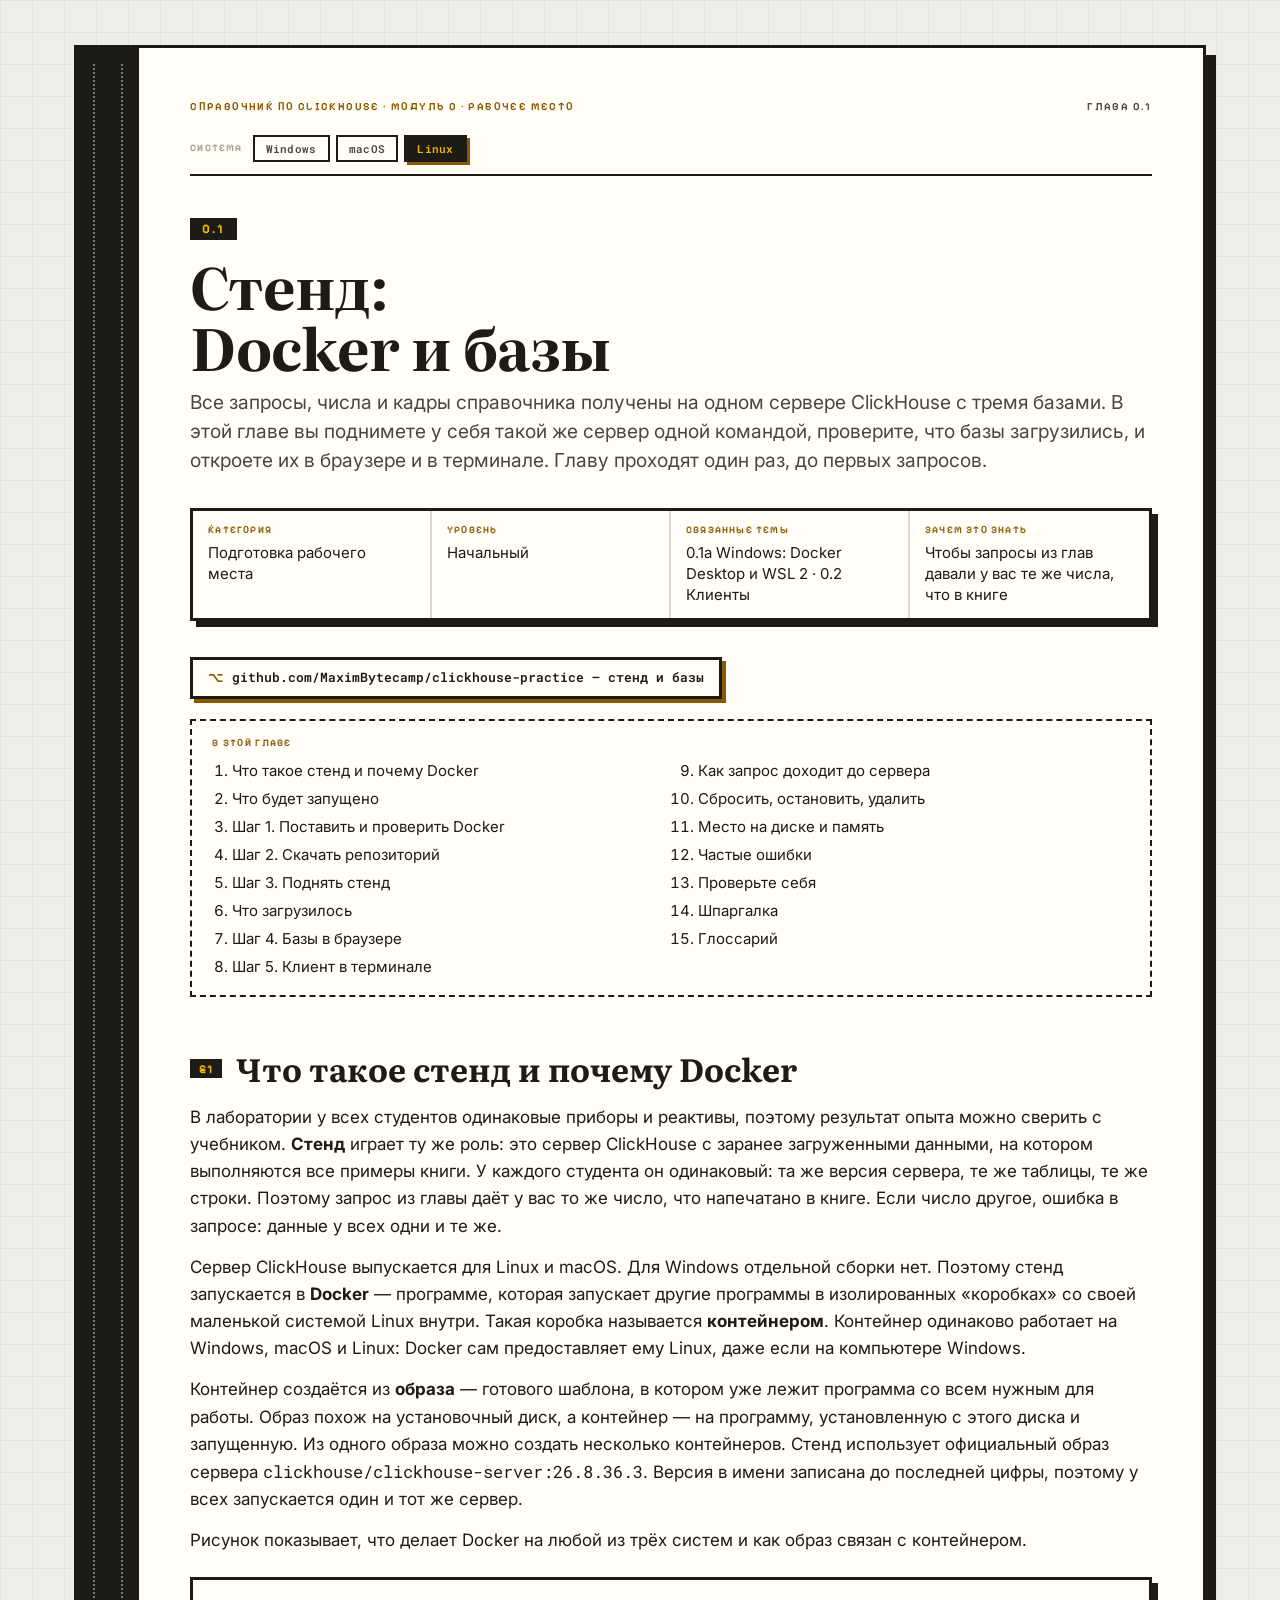
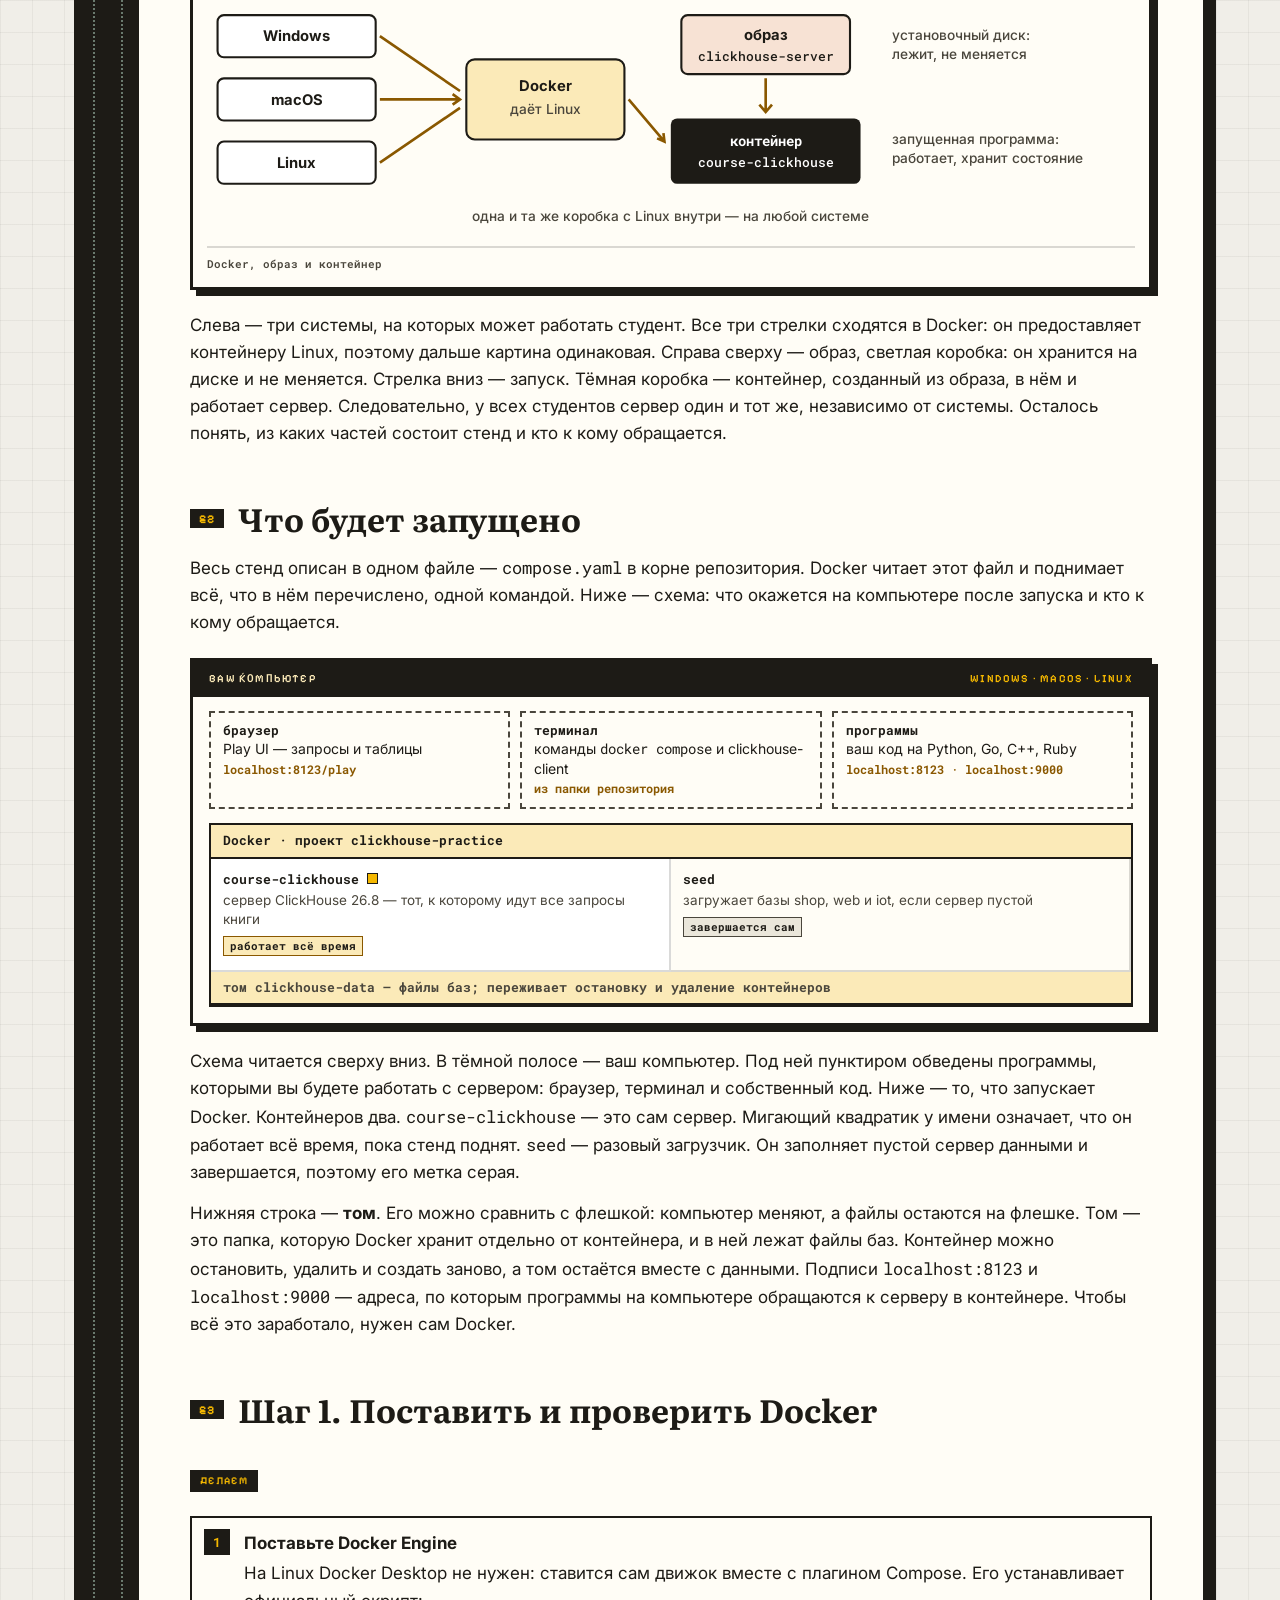
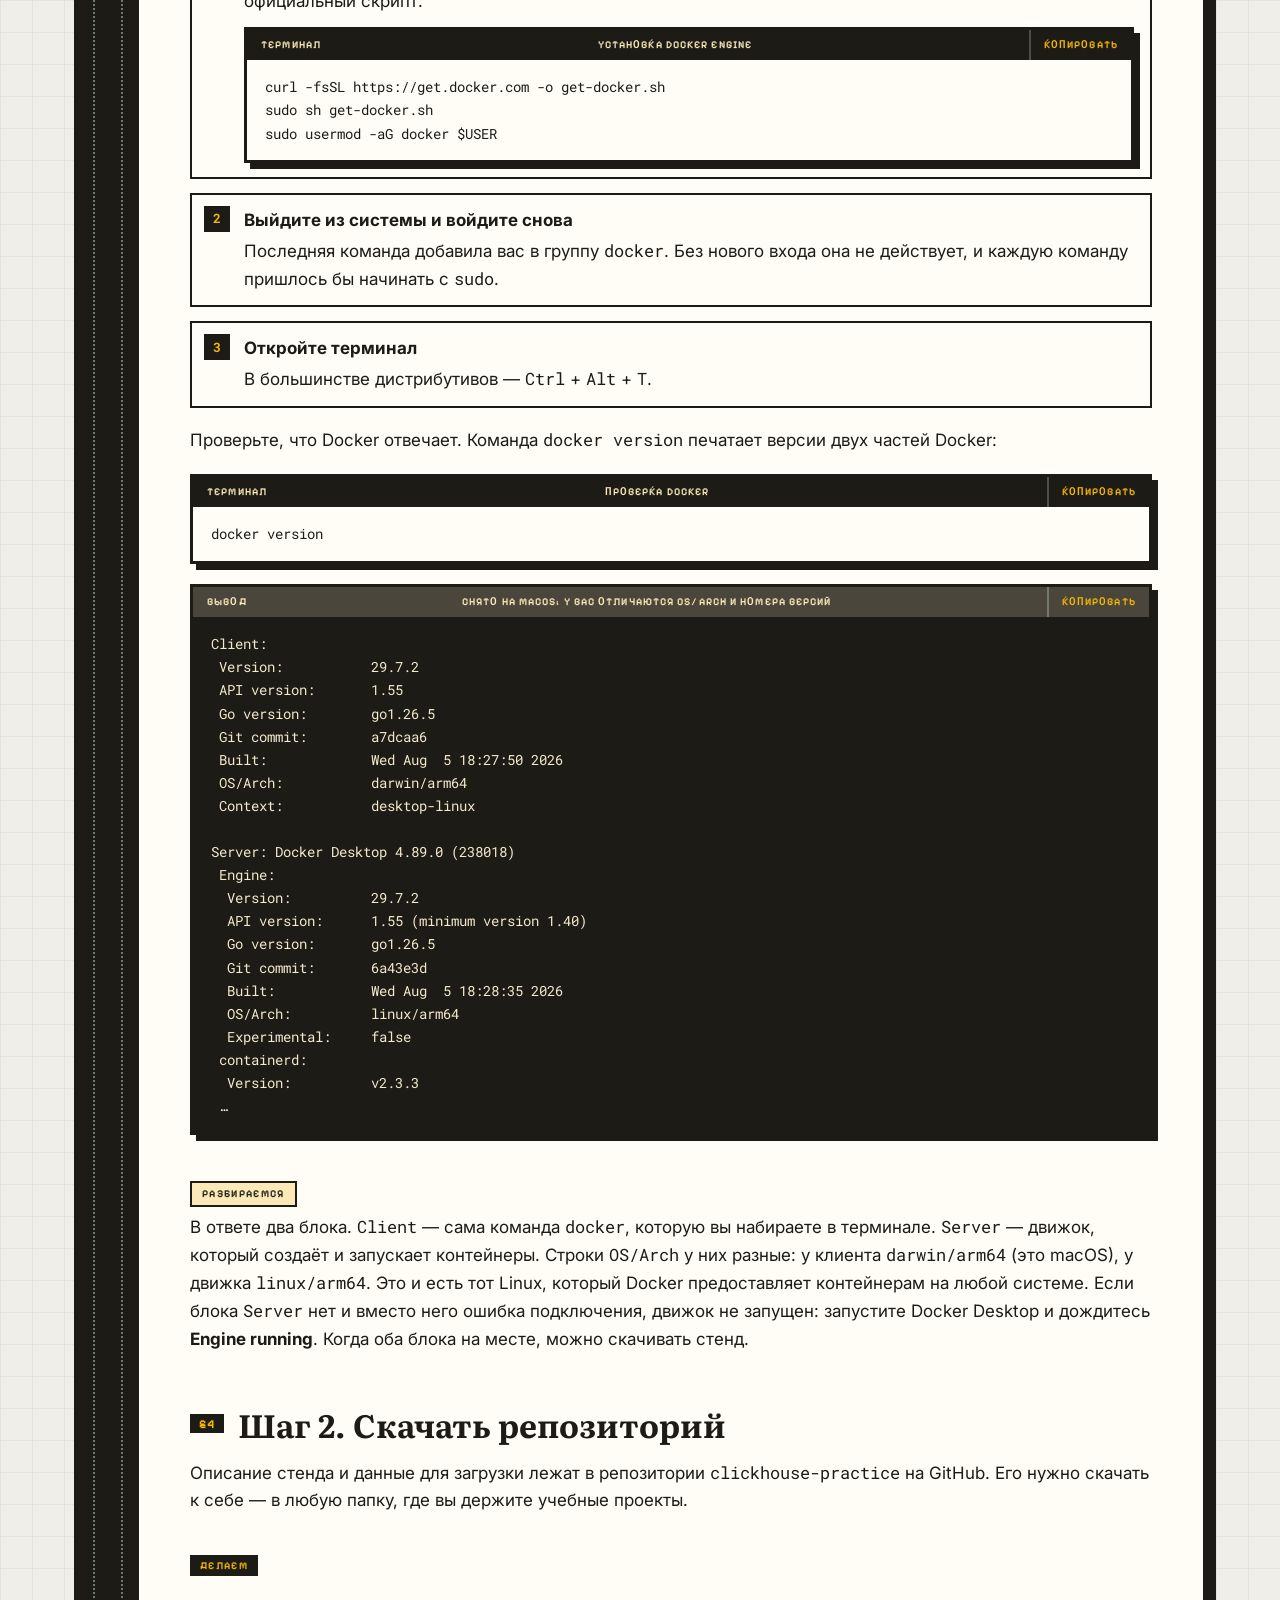
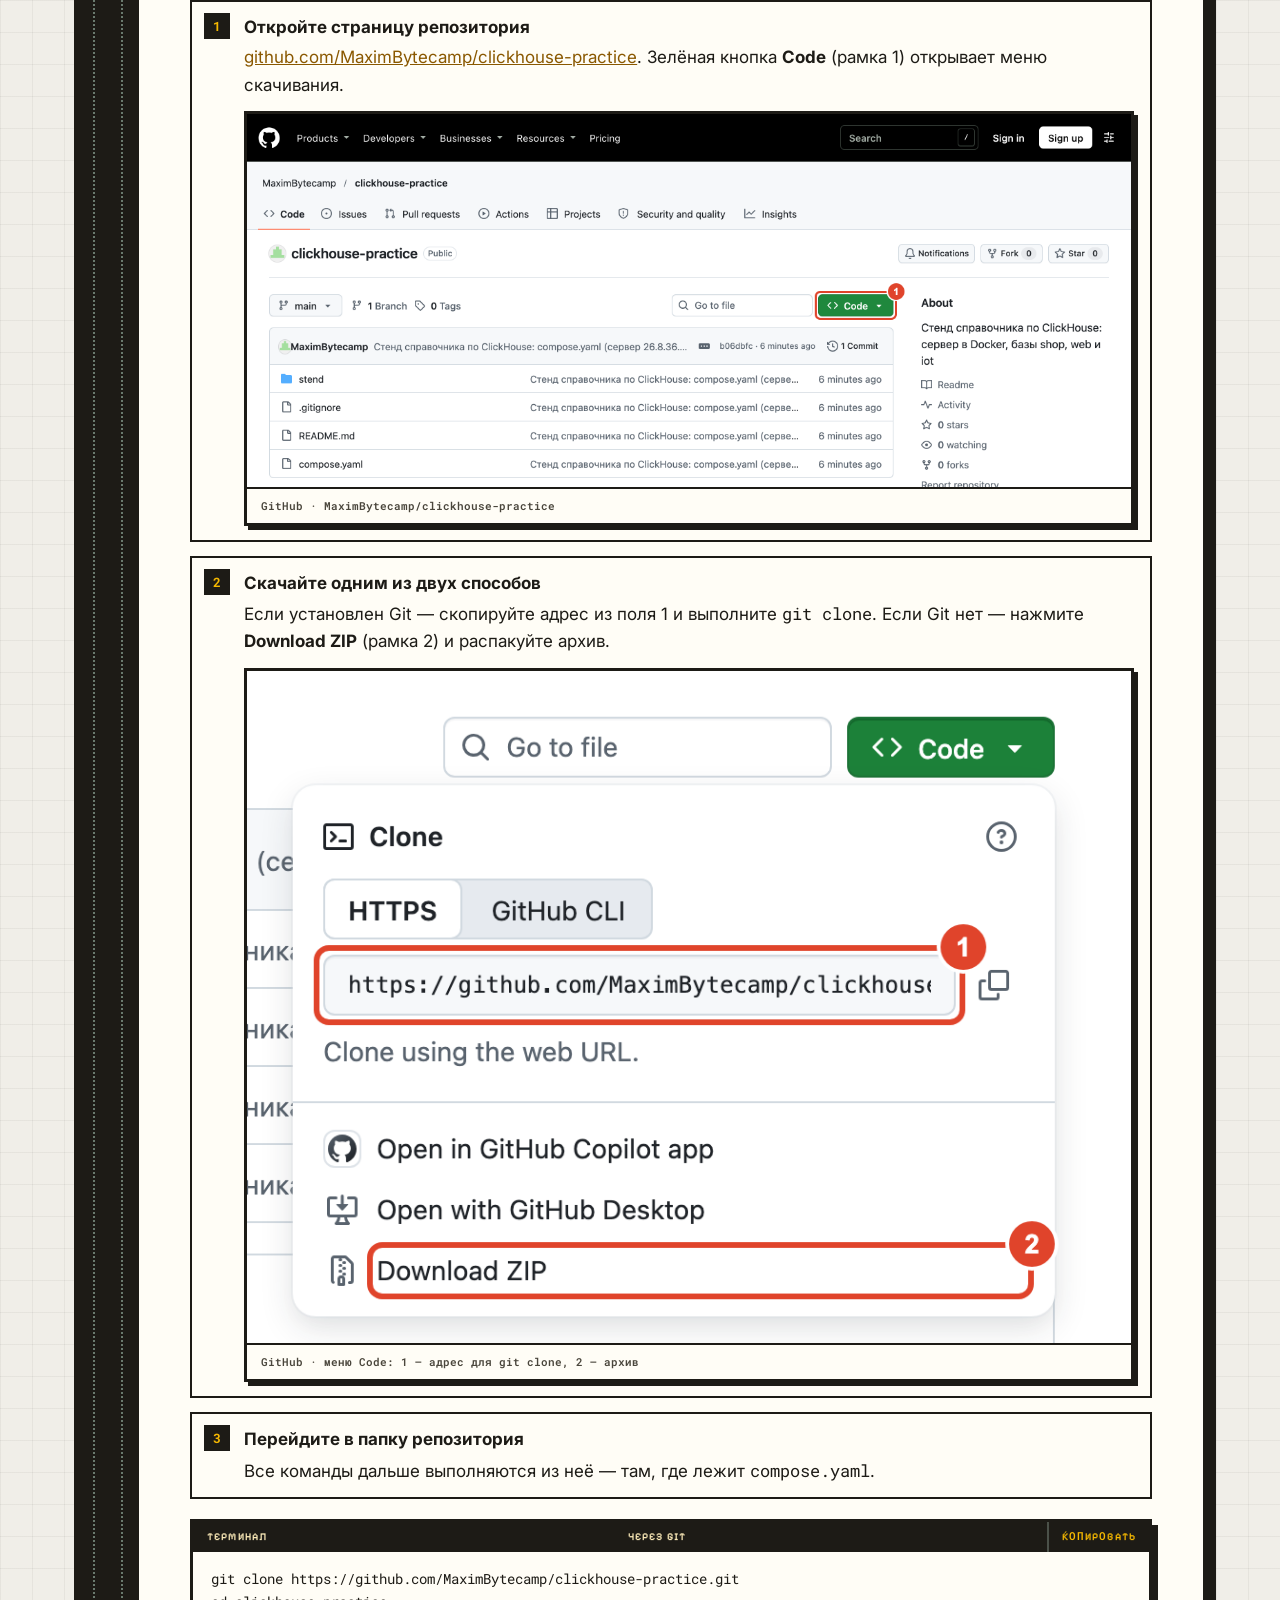
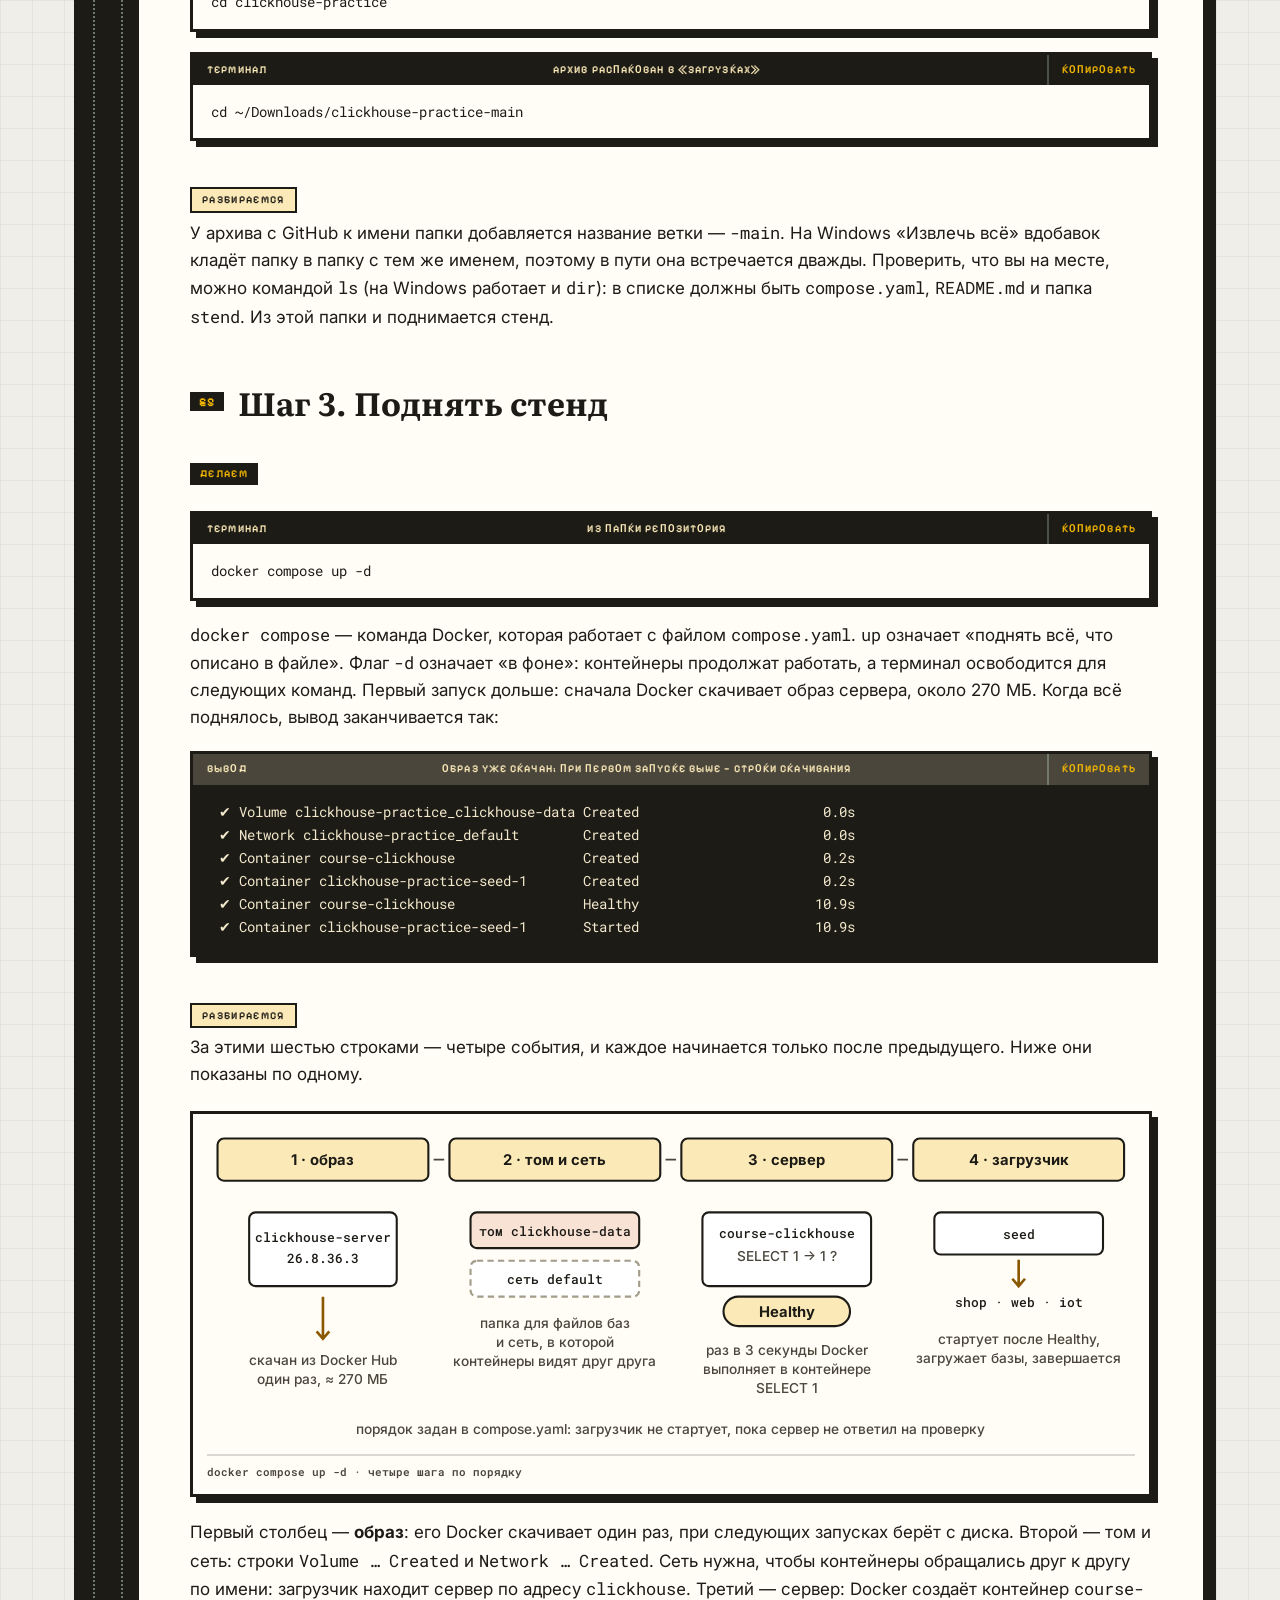
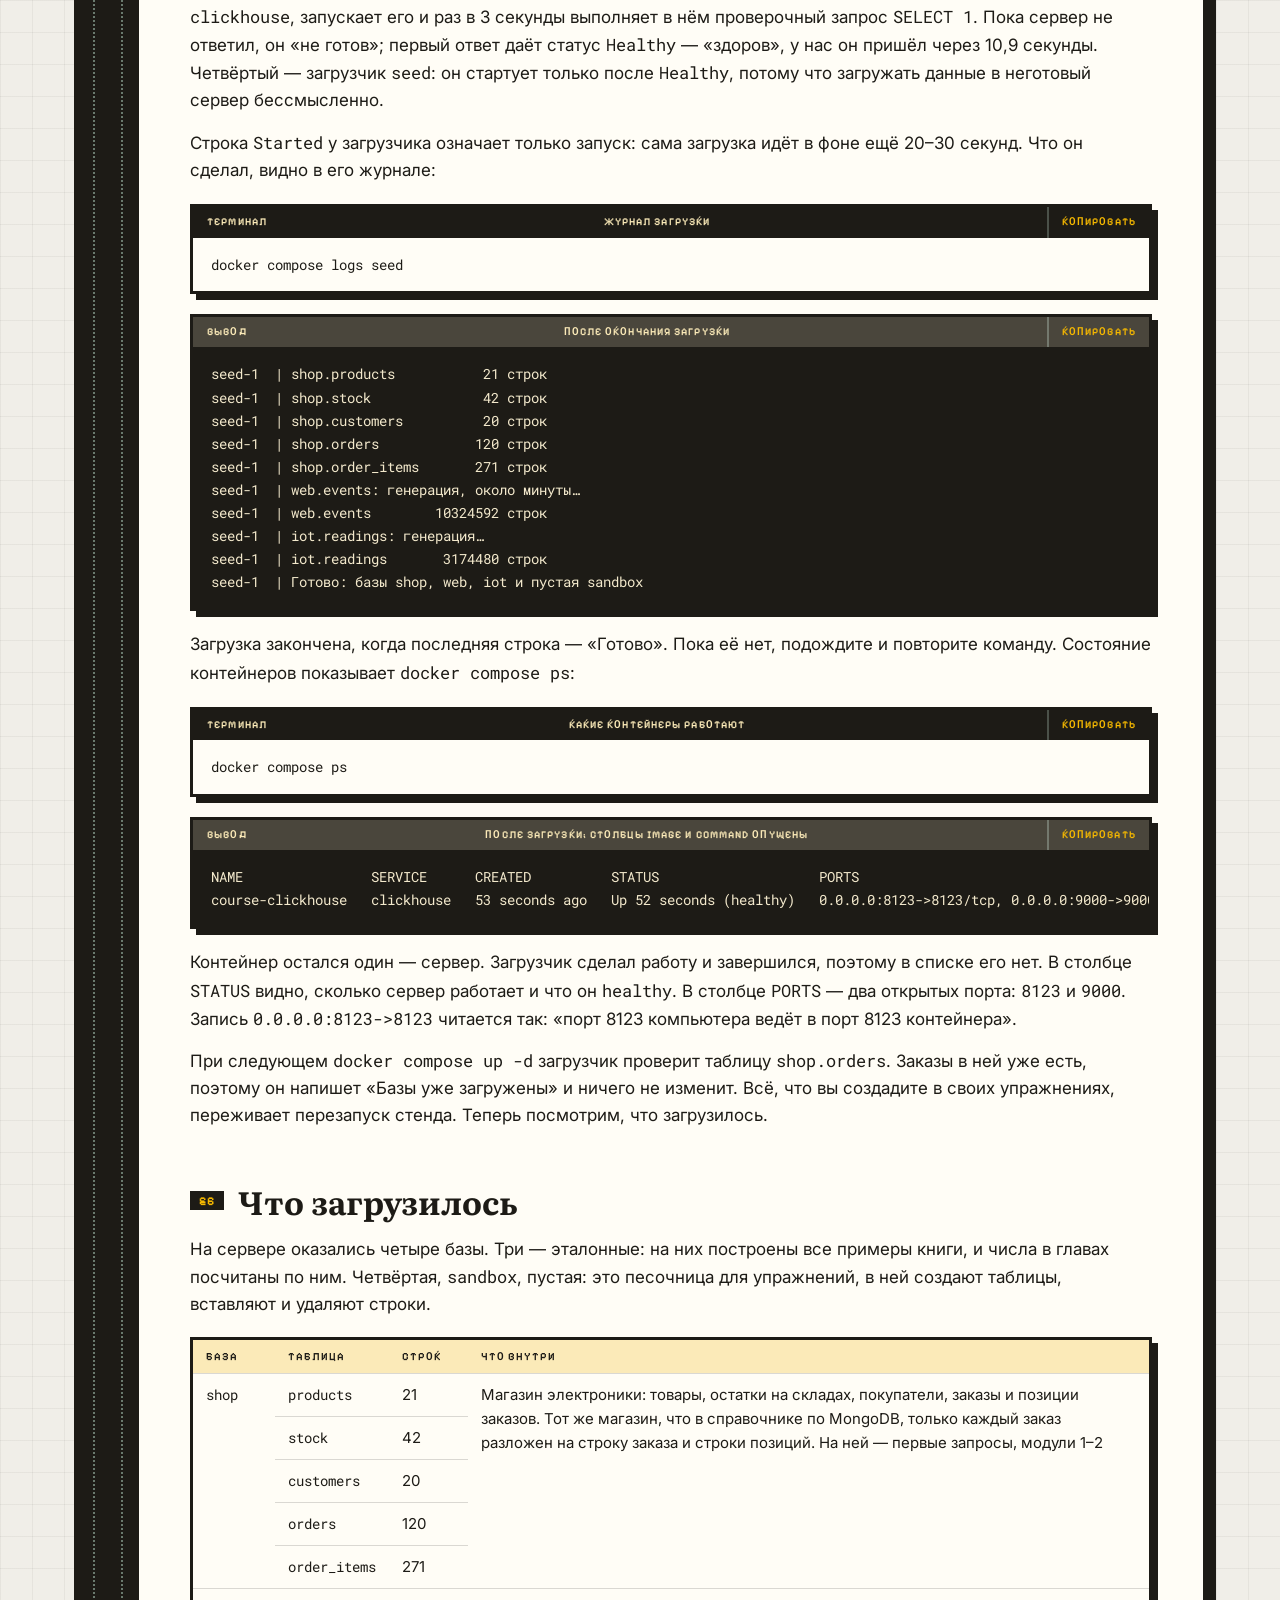
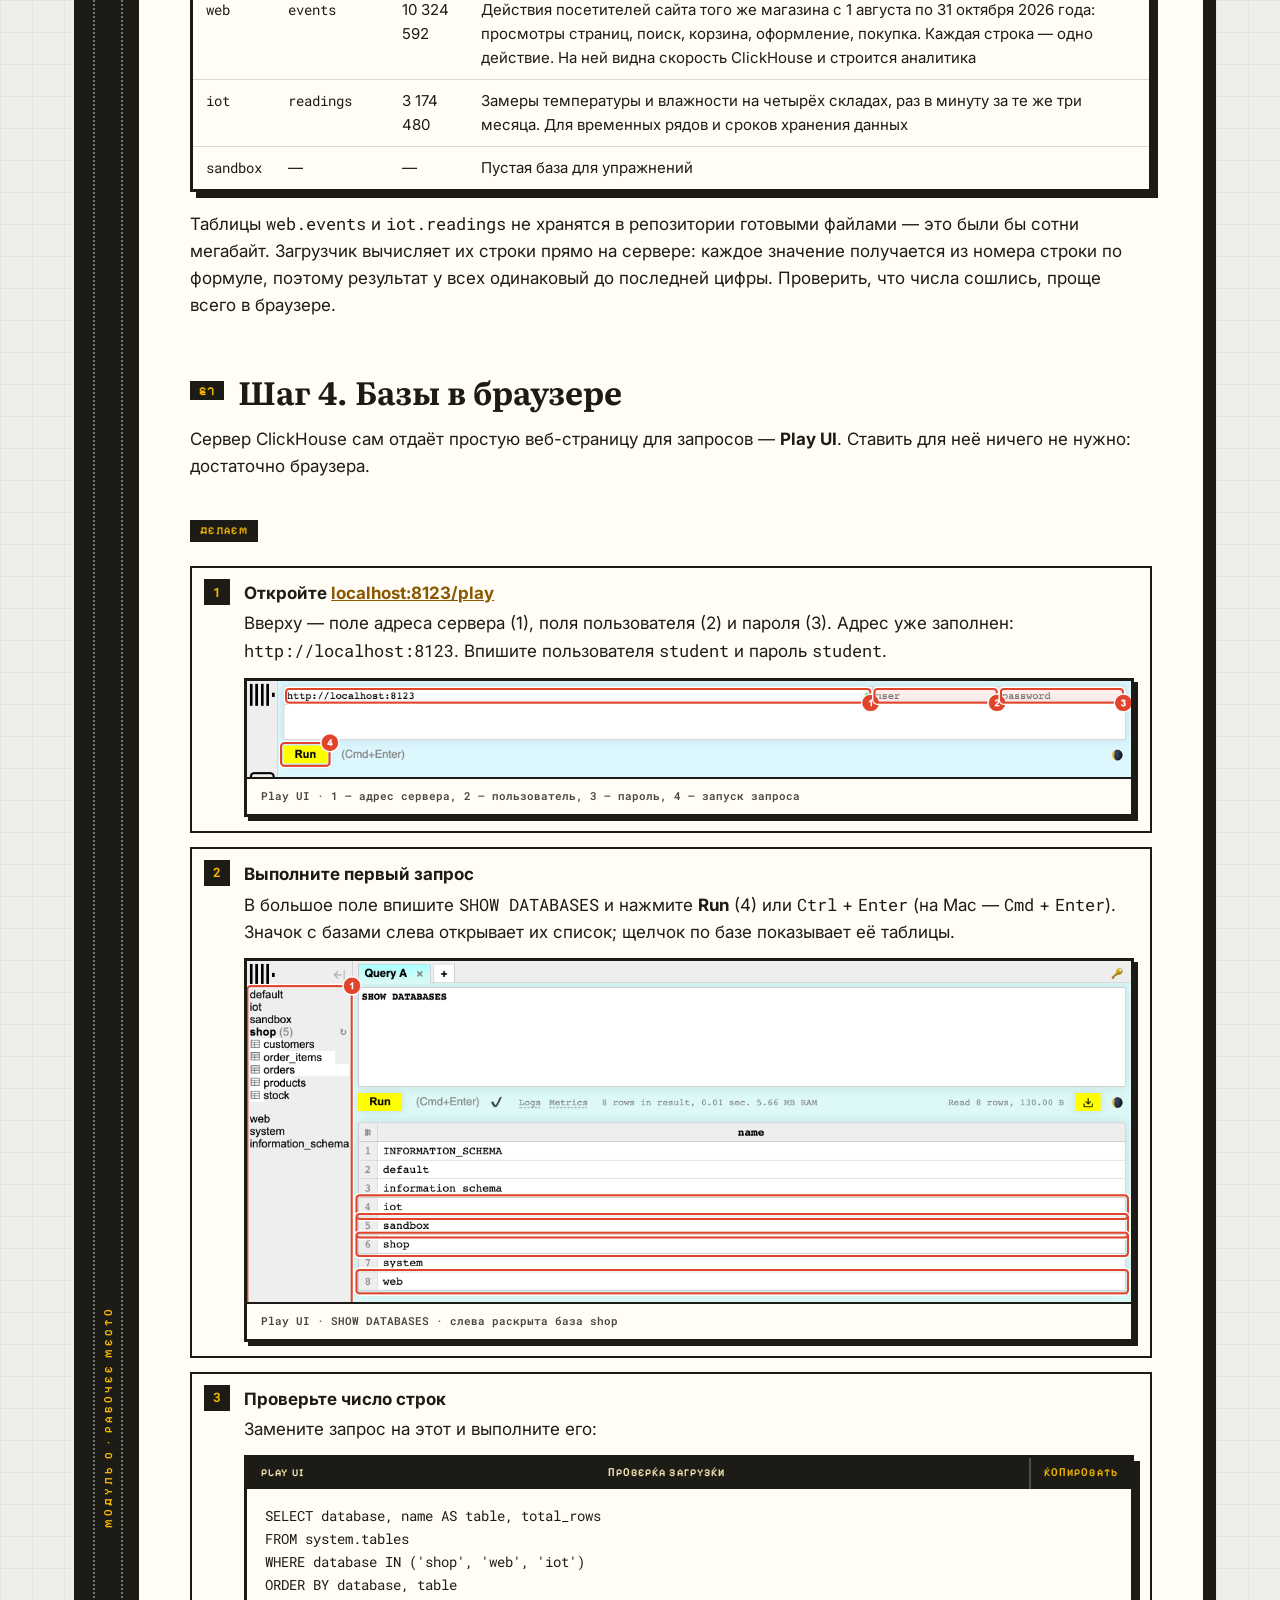
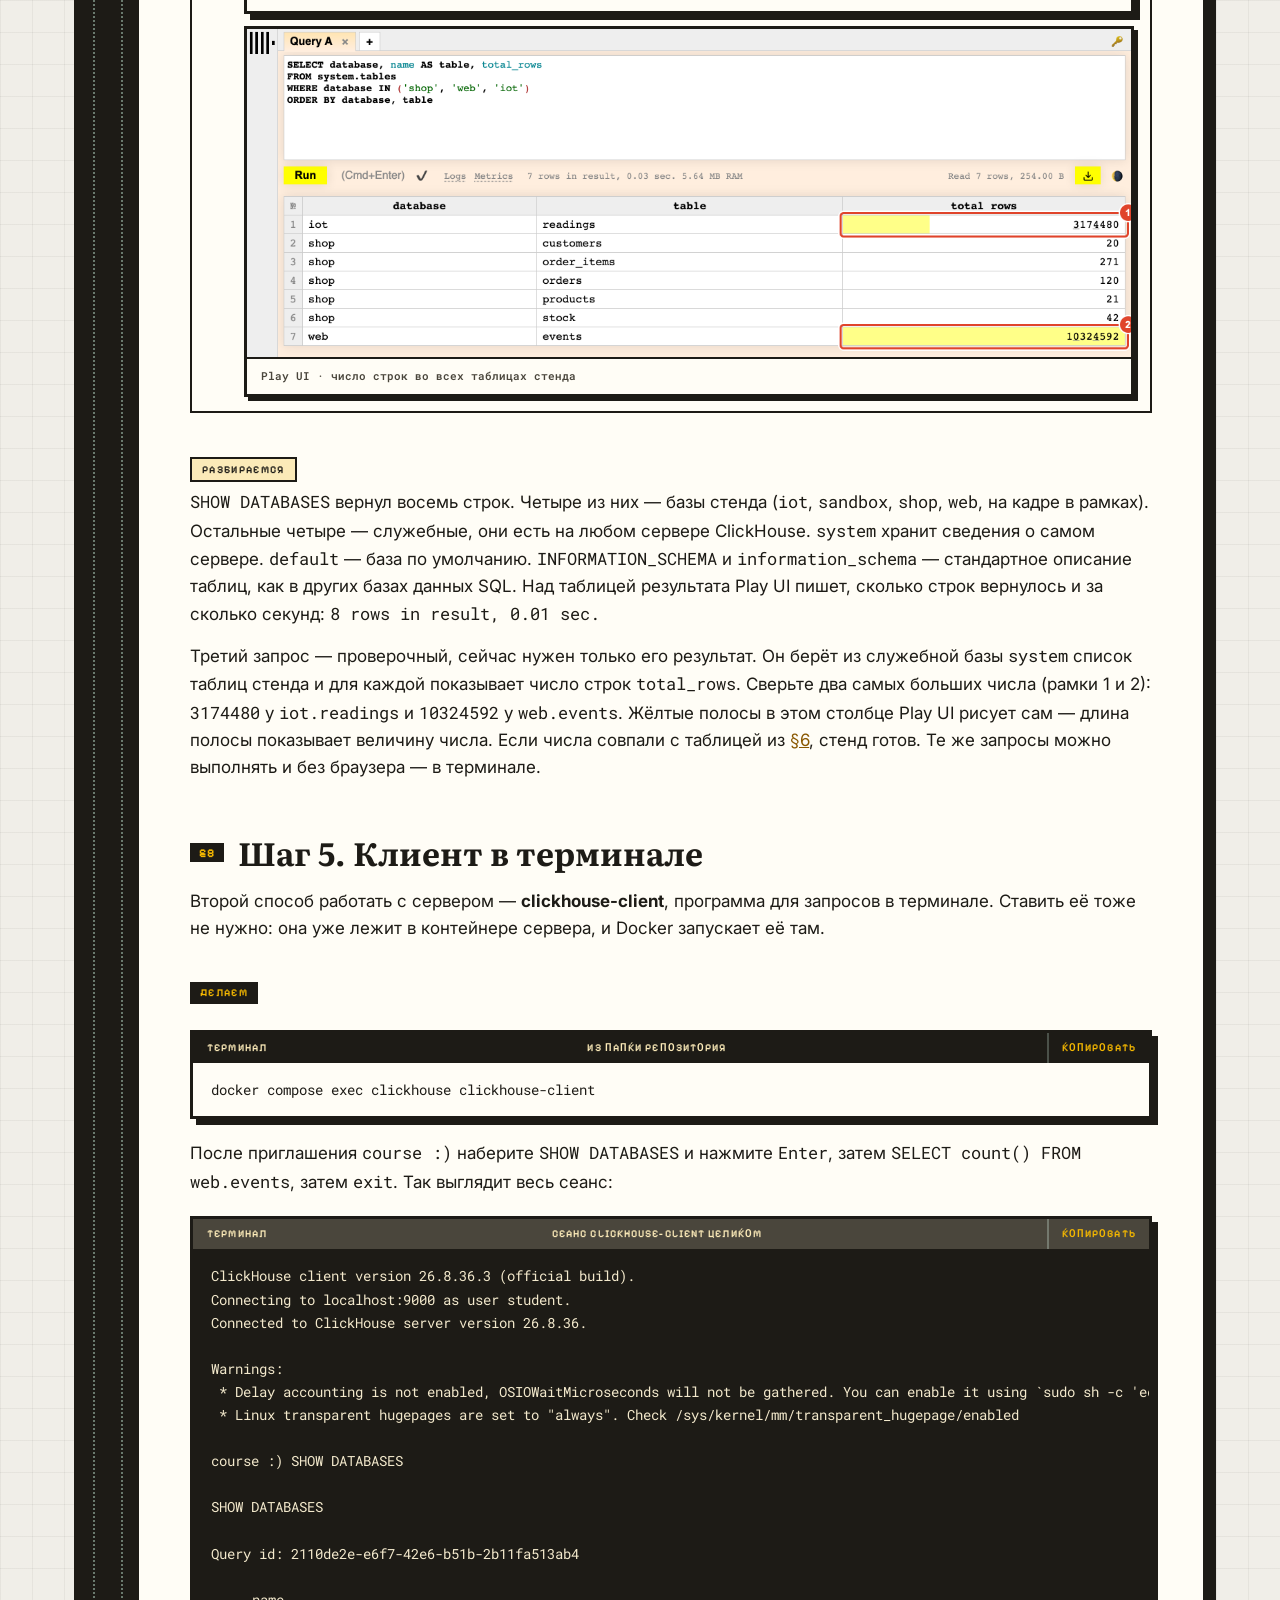
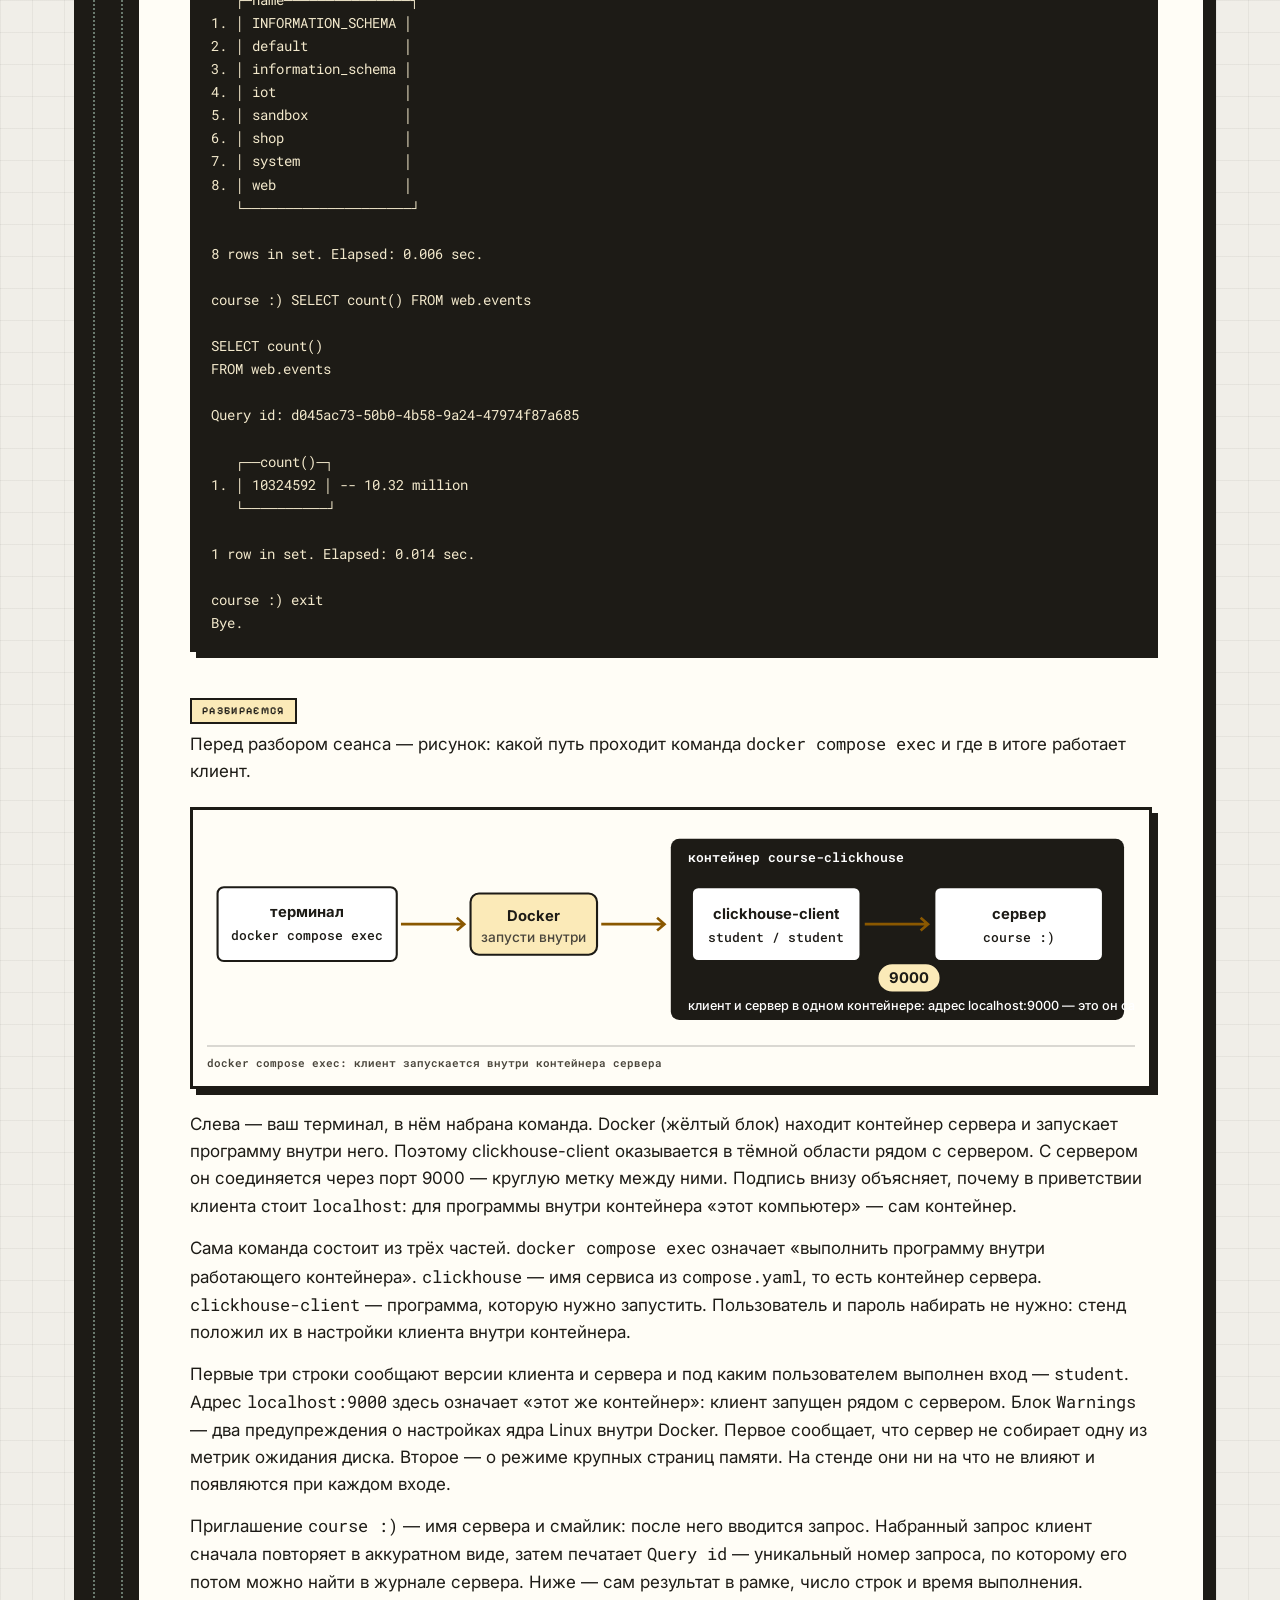
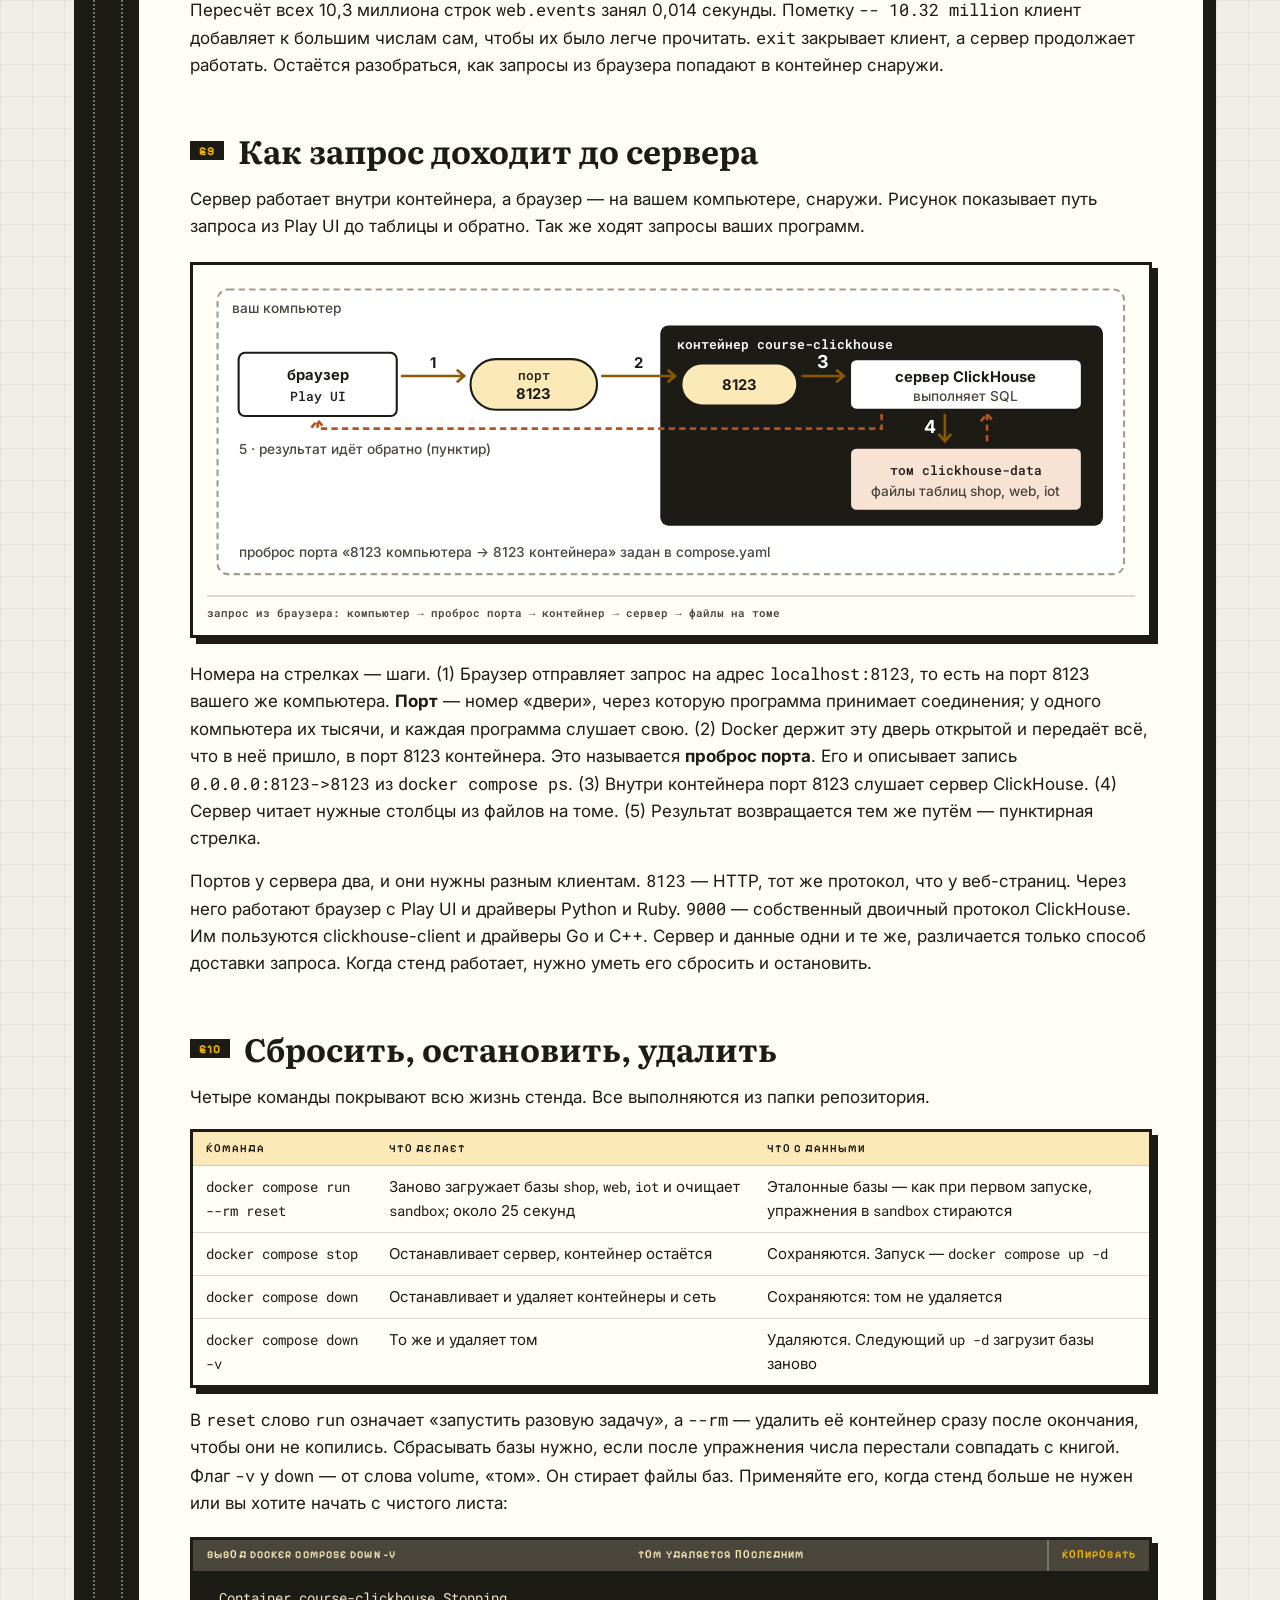
==== temy/01-stend/index.html @ 5dd8987d "Справочник по ClickHouse, глава 0.1 «Стенд: Docker и базы»: что такое стенд, образ и контейнер (схем" ====
<!doctype html>
<html lang="ru">
<head>
  <meta charset="utf-8">
  <meta name="viewport" content="width=device-width, initial-scale=1">
  <meta name="theme-color" content="#F0EEE8">
  <title>0.1 Стенд: Docker и базы · Справочник по ClickHouse</title>
  <link rel="preconnect" href="https://fonts.googleapis.com">
  <link rel="preconnect" href="https://fonts.gstatic.com" crossorigin>
  <link href="https://fonts.googleapis.com/css2?family=Inter:wght@400;500;600;700;800&family=Literata:ital,opsz,wght@0,7..72,600;0,7..72,700;1,7..72,400&family=Pixelify+Sans:wght@500;600;700&family=Roboto+Mono:wght@400;500;700&display=swap" rel="stylesheet">
  <link rel="stylesheet" href="../../styles.css">
  <script>
    /* Система проставляется до отрисовки: без сохранённого выбора определяется по браузеру. */
    (function () {
      var os = null;
      try { os = localStorage.getItem('clickhouse-book-os'); } catch (e) {}
      if (!os) {
        var p = (navigator.userAgentData && navigator.userAgentData.platform) || navigator.platform || '';
        os = /win/i.test(p) ? 'win' : /mac|iphone|ipad/i.test(p) ? 'mac' : 'linux';
      }
      document.documentElement.dataset.os = os;
    })();
  </script>
</head>
<body>
  <div class="book">
    <div class="book__body">
      <div class="spine"><span>Модуль 0 · Рабочее место</span></div>

      <main class="leaf">
        <div class="running">
          <p class="eyebrow"><a href="../../index.html" style="text-decoration:none;color:inherit">Справочник по ClickHouse</a> · модуль 0 · рабочее место</p>
          <p class="running__folio">Глава 0.1</p>
        </div>

        <header class="chapter-head">
          <span class="chapter-num">0.1</span>
          <h1>Стенд:<br>Docker и базы</h1>
          <p class="lead">Все запросы, числа и кадры справочника получены на одном сервере ClickHouse с тремя базами. В этой главе вы поднимете у себя такой же сервер одной командой, проверите, что базы загрузились, и откроете их в браузере и в терминале. Главу проходят один раз, до первых запросов.</p>
        </header>

        <dl class="passport">
          <div><dt>Категория</dt><dd>Подготовка рабочего места</dd></div>
          <div><dt>Уровень</dt><dd>Начальный</dd></div>
          <div><dt>Связанные темы</dt><dd>0.1а Windows: Docker Desktop и WSL 2 · 0.2 Клиенты</dd></div>
          <div><dt>Зачем это знать</dt><dd>Чтобы запросы из глав давали у вас те же числа, что в книге</dd></div>
        </dl>

        <p><a class="repo" href="https://github.com/MaximBytecamp/clickhouse-practice">github.com/MaximBytecamp/clickhouse-practice — стенд и базы</a></p>

        <nav class="contents">
          <b>В этой главе</b>
          <ol>
            <li><a href="#s1">Что такое стенд и почему Docker</a></li>
            <li><a href="#s2">Что будет запущено</a></li>
            <li><a href="#s3">Шаг 1. Поставить и проверить Docker</a></li>
            <li><a href="#s4">Шаг 2. Скачать репозиторий</a></li>
            <li><a href="#s5">Шаг 3. Поднять стенд</a></li>
            <li><a href="#s6">Что загрузилось</a></li>
            <li><a href="#s7">Шаг 4. Базы в браузере</a></li>
            <li><a href="#s8">Шаг 5. Клиент в терминале</a></li>
            <li><a href="#s9">Как запрос доходит до сервера</a></li>
            <li><a href="#s10">Сбросить, остановить, удалить</a></li>
            <li><a href="#s11">Место на диске и память</a></li>
            <li><a href="#s12">Частые ошибки</a></li>
            <li><a href="#s13">Проверьте себя</a></li>
            <li><a href="#s14">Шпаргалка</a></li>
            <li><a href="#s15">Глоссарий</a></li>
          </ol>
        </nav>

        <h2 id="s1"><span class="sec">§1</span>Что такое стенд и почему Docker</h2>
        <p>В лаборатории у всех студентов одинаковые приборы и реактивы, поэтому результат опыта можно сверить с учебником. <b>Стенд</b> играет ту же роль: это сервер ClickHouse с заранее загруженными данными, на котором выполняются все примеры книги. У каждого студента он одинаковый: та же версия сервера, те же таблицы, те же строки. Поэтому запрос из главы даёт у вас то же число, что напечатано в книге. Если число другое, ошибка в запросе: данные у всех одни и те же.</p>
        <p>Сервер ClickHouse выпускается для Linux и macOS. Для Windows отдельной сборки нет. Поэтому стенд запускается в <b>Docker</b> — программе, которая запускает другие программы в изолированных «коробках» со своей маленькой системой Linux внутри. Такая коробка называется <b>контейнером</b>. Контейнер одинаково работает на Windows, macOS и Linux: Docker сам предоставляет ему Linux, даже если на компьютере Windows.</p>
        <p>Контейнер создаётся из <b>образа</b> — готового шаблона, в котором уже лежит программа со всем нужным для работы. Образ похож на установочный диск, а контейнер — на программу, установленную с этого диска и запущенную. Из одного образа можно создать несколько контейнеров. Стенд использует официальный образ сервера <code>clickhouse/clickhouse-server:26.8.36.3</code>. Версия в имени записана до последней цифры, поэтому у всех запускается один и тот же сервер.</p>
        <p>Рисунок показывает, что делает Docker на любой из трёх систем и как образ связан с контейнером.</p>
        <figure class="pic">
          <svg viewBox="0 0 880 230" role="img" aria-label="Docker на Windows, macOS и Linux запускает один и тот же контейнер из образа">
            <rect class="sc-box" x="10" y="20" width="150" height="40" rx="6"/><text class="tb tc" x="85" y="45">Windows</text>
            <rect class="sc-box" x="10" y="80" width="150" height="40" rx="6"/><text class="tb tc" x="85" y="105">macOS</text>
            <rect class="sc-box" x="10" y="140" width="150" height="40" rx="6"/><text class="tb tc" x="85" y="165">Linux</text>
            <path class="sc-arrow" d="M164 40 L240 92 M164 100 L240 100 M164 160 L240 108 M233 95 L240 100 L233 105"/>
            <rect class="sc-acc" x="246" y="62" width="150" height="76" rx="8"/><text class="tb tc" x="321" y="92">Docker</text><text class="t tc" x="321" y="114">даёт Linux</text>
            <rect class="sc-warm" x="450" y="20" width="160" height="56" rx="6"/><text class="tb tc" x="530" y="44">образ</text><text class="tm tc" x="530" y="64">clickhouse-server</text>
            <path class="sc-arrow" d="M530 80 L530 112 M524 105 L530 112 L536 105"/>
            <rect class="sc-ink" x="440" y="118" width="180" height="62" rx="6"/><text class="tw tc" x="530" y="144" style="font:700 13px var(--mono)">контейнер</text><text class="tw tc" x="530" y="164" style="font:500 12px var(--mono)">course-clickhouse</text>
            <path class="sc-arrow" d="M400 100 L434 140 M427 137 L434 140 L433 132"/>
            <text class="t" x="650" y="44">установочный диск:</text><text class="t" x="650" y="62">лежит, не меняется</text>
            <text class="t" x="650" y="142">запущенная программа:</text><text class="t" x="650" y="160">работает, хранит состояние</text>
            <text class="t tc" x="440" y="215">одна и та же коробка с Linux внутри — на любой системе</text>
          </svg>
          <figcaption>Docker, образ и контейнер</figcaption>
        </figure>
        <p>Слева — три системы, на которых может работать студент. Все три стрелки сходятся в Docker: он предоставляет контейнеру Linux, поэтому дальше картина одинаковая. Справа сверху — образ, светлая коробка: он хранится на диске и не меняется. Стрелка вниз — запуск. Тёмная коробка — контейнер, созданный из образа, в нём и работает сервер. Следовательно, у всех студентов сервер один и тот же, независимо от системы. Осталось понять, из каких частей состоит стенд и кто к кому обращается.</p>


        <h2 id="s2"><span class="sec">§2</span>Что будет запущено</h2>
        <p>Весь стенд описан в одном файле — <code>compose.yaml</code> в корне репозитория. Docker читает этот файл и поднимает всё, что в нём перечислено, одной командой. Ниже — схема: что окажется на компьютере после запуска и кто к кому обращается.</p>
        <div class="dock">
          <div class="dock__host"><span>ваш компьютер</span><b>Windows · macOS · Linux</b></div>
          <div class="dock__clients">
            <div class="dock__client"><b>браузер</b>Play UI — запросы и таблицы<br><i>localhost:8123/play</i></div>
            <div class="dock__client"><b>терминал</b>команды <code>docker compose</code> и clickhouse-client<br><i>из папки репозитория</i></div>
            <div class="dock__client"><b>программы</b>ваш код на Python, Go, C++, Ruby<br><i>localhost:8123 · localhost:9000</i></div>
          </div>
          <div class="dock__engine">
            <p>Docker · проект clickhouse-practice</p>
            <div class="dock__boxes">
              <div class="dock__box dock__box--main"><b>course-clickhouse</b><span>сервер ClickHouse 26.8 — тот, к которому идут все запросы книги</span><em>работает всё время</em></div>
              <div class="dock__box dock__box--done"><b>seed</b><span>загружает базы shop, web и iot, если сервер пустой</span><em>завершается сам</em></div>
            </div>
            <p class="dock__vol">том clickhouse-data — файлы баз; переживает остановку и удаление контейнеров</p>
          </div>
        </div>
        <p>Схема читается сверху вниз. В тёмной полосе — ваш компьютер. Под ней пунктиром обведены программы, которыми вы будете работать с сервером: браузер, терминал и собственный код. Ниже — то, что запускает Docker. Контейнеров два. <code>course-clickhouse</code> — это сам сервер. Мигающий квадратик у имени означает, что он работает всё время, пока стенд поднят. <code>seed</code> — разовый загрузчик. Он заполняет пустой сервер данными и завершается, поэтому его метка серая.</p>
        <p>Нижняя строка — <b>том</b>. Его можно сравнить с флешкой: компьютер меняют, а файлы остаются на флешке. Том — это папка, которую Docker хранит отдельно от контейнера, и в ней лежат файлы баз. Контейнер можно остановить, удалить и создать заново, а том остаётся вместе с данными. Подписи <code>localhost:8123</code> и <code>localhost:9000</code> — адреса, по которым программы на компьютере обращаются к серверу в контейнере. Чтобы всё это заработало, нужен сам Docker.</p>

        <h2 id="s3"><span class="sec">§3</span>Шаг 1. Поставить и проверить Docker</h2>
        <span class="phase">Делаем</span>
        <ol class="steps" data-os="win">
          <li><b>Скачайте Docker Desktop для Windows</b>На странице <a href="https://docs.docker.com/desktop/setup/install/windows-install/">docs.docker.com → Install Docker Desktop on Windows</a> скачайте установщик для процессоров x86_64 — так обозначают обычные процессоры Intel и AMD. Файл весит около 600 МБ.</li>
          <li><b>Запустите установщик и оставьте настройки по умолчанию</b>Первое окно — <b>Configuration</b>. Выбрана установка для текущего пользователя (<b>Per-user installation</b>): ей не нужны права администратора. Движок — <b>WSL 2</b>, встроенная в Windows подсистема, в которой Docker держит свой Linux. Нажмите <b>OK</b>.
            <figure class="shot"><img src="../../shots/w-dd-01-config.png" alt="Окно Configuration установщика Docker Desktop: выбраны Per-user installation и WSL 2"><figcaption>Установщик Docker Desktop · Configuration · снято на Windows</figcaption></figure>
          </li>
          <li><b>Запустите Docker Desktop</b>После установки откройте Docker Desktop из меню «Пуск». Команды работают, только пока он запущен и внизу слева его окна написано <b>Engine running</b> — «движок запущен».</li>
          <li><b>Откройте PowerShell</b>Нажмите <kbd>Win</kbd> + <kbd>X</kbd> и выберите «Терминал» (в Windows 10 — «Windows PowerShell»). Все команды главы набираются в нём.</li>
        </ol>
        <ol class="steps" data-os="mac">
          <li><b>Узнайте процессор Mac</b>Меню  → «Об этом Mac», строка «Чип» или «Процессор». Apple M1 и новее — это Apple Silicon, остальные — Intel. Сборки Docker Desktop для них разные.</li>
          <li><b>Скачайте и установите Docker Desktop</b>На странице <a href="https://docs.docker.com/desktop/setup/install/mac-install/">docs.docker.com → Install Docker Desktop on Mac</a> выберите сборку под свой процессор, откройте скачанный <code>Docker.dmg</code> и перетащите Docker в «Программы».</li>
          <li><b>Запустите Docker Desktop</b>Откройте его из «Программ». Команды работают, пока он запущен и внизу слева его окна написано <b>Engine running</b>.</li>
          <li><b>Откройте Терминал</b><kbd>Cmd</kbd> + <kbd>Пробел</kbd>, наберите «Терминал». Все команды главы набираются в нём.</li>
        </ol>
        <ol class="steps" data-os="linux">
          <li><b>Поставьте Docker Engine</b>На Linux Docker Desktop не нужен: ставится сам движок вместе с плагином Compose. Его устанавливает официальный скрипт:
            <figure class="code"><figcaption><span>Терминал</span><span>установка Docker Engine</span></figcaption>
<pre>curl -fsSL https://get.docker.com -o get-docker.sh
sudo sh get-docker.sh
sudo usermod -aG docker $USER</pre></figure>
          </li>
          <li><b>Выйдите из системы и войдите снова</b>Последняя команда добавила вас в группу <code>docker</code>. Без нового входа она не действует, и каждую команду пришлось бы начинать с <code>sudo</code>.</li>
          <li><b>Откройте терминал</b>В большинстве дистрибутивов — <kbd>Ctrl</kbd> + <kbd>Alt</kbd> + <kbd>T</kbd>.</li>
        </ol>
        <figure class="shot" data-os="win mac"><img src="../../shots/05-docker-engine-running.png" alt="Строка Engine running внизу окна Docker Desktop"><figcaption>Docker Desktop · внизу слева — Engine running · кадр с macOS, в Windows строка на том же месте</figcaption></figure>
        <p>Проверьте, что Docker отвечает. Команда <code>docker version</code> печатает версии двух частей Docker:</p>
        <figure class="code"><figcaption><span>Терминал</span><span>проверка Docker</span></figcaption>
<pre>docker version</pre></figure>
        <figure class="code code--out"><figcaption><span>Вывод</span><span>снято на macOS; у вас отличаются OS/Arch и номера версий</span></figcaption>
<pre>Client:
 Version:           29.7.2
 API version:       1.55
 Go version:        go1.26.5
 Git commit:        a7dcaa6
 Built:             Wed Aug  5 18:27:50 2026
 OS/Arch:           darwin/arm64
 Context:           desktop-linux

Server: Docker Desktop 4.89.0 (238018)
 Engine:
  Version:          29.7.2
  API version:      1.55 (minimum version 1.40)
  Go version:       go1.26.5
  Git commit:       6a43e3d
  Built:            Wed Aug  5 18:28:35 2026
  OS/Arch:          linux/arm64
  Experimental:     false
 containerd:
  Version:          v2.3.3
 …</pre></figure>
        <span class="phase phase--read">Разбираемся</span>
        <p>В ответе два блока. <code>Client</code> — сама команда <code>docker</code>, которую вы набираете в терминале. <code>Server</code> — движок, который создаёт и запускает контейнеры. Строки <code>OS/Arch</code> у них разные: у клиента <code>darwin/arm64</code> (это macOS), у движка <code>linux/arm64</code>. Это и есть тот Linux, который Docker предоставляет контейнерам на любой системе. Если блока <code>Server</code> нет и вместо него ошибка подключения, движок не запущен: запустите Docker Desktop и дождитесь <b>Engine running</b>. Когда оба блока на месте, можно скачивать стенд.</p>

        <h2 id="s4"><span class="sec">§4</span>Шаг 2. Скачать репозиторий</h2>
        <p>Описание стенда и данные для загрузки лежат в репозитории <code>clickhouse-practice</code> на GitHub. Его нужно скачать к себе — в любую папку, где вы держите учебные проекты.</p>
        <span class="phase">Делаем</span>
        <ol class="steps">
          <li><b>Откройте страницу репозитория</b><a href="https://github.com/MaximBytecamp/clickhouse-practice">github.com/MaximBytecamp/clickhouse-practice</a>. Зелёная кнопка <b>Code</b> (рамка 1) открывает меню скачивания.
            <figure class="shot"><img src="../../shots/06-github-repo.png" alt="Страница репозитория clickhouse-practice на GitHub, выделена кнопка Code"><figcaption>GitHub · MaximBytecamp/clickhouse-practice</figcaption></figure>
          </li>
          <li><b>Скачайте одним из двух способов</b>Если установлен Git — скопируйте адрес из поля 1 и выполните <code>git clone</code>. Если Git нет — нажмите <b>Download ZIP</b> (рамка 2) и распакуйте архив.
            <figure class="shot"><img src="../../shots/07-github-code-zip.png" alt="Меню Code: адрес для git clone и пункт Download ZIP"><figcaption>GitHub · меню Code: 1 — адрес для git clone, 2 — архив</figcaption></figure>
          </li>
          <li><b>Перейдите в папку репозитория</b>Все команды дальше выполняются из неё — там, где лежит <code>compose.yaml</code>.</li>
        </ol>
        <figure class="code"><figcaption><span>Терминал</span><span>через Git</span></figcaption>
<pre>git clone https://github.com/MaximBytecamp/clickhouse-practice.git
cd clickhouse-practice</pre></figure>
        <figure class="code" data-os="win"><figcaption><span>PowerShell</span><span>архив распакован командой «Извлечь всё» в «Загрузках»</span></figcaption>
<pre>cd $HOME\Downloads\clickhouse-practice-main\clickhouse-practice-main</pre></figure>
        <figure class="code" data-os="mac linux"><figcaption><span>Терминал</span><span>архив распакован в «Загрузках»</span></figcaption>
<pre>cd ~/Downloads/clickhouse-practice-main</pre></figure>
        <span class="phase phase--read">Разбираемся</span>
        <p>У архива с GitHub к имени папки добавляется название ветки — <code>-main</code>. На Windows «Извлечь всё» вдобавок кладёт папку в папку с тем же именем, поэтому в пути она встречается дважды. Проверить, что вы на месте, можно командой <code>ls</code> (на Windows работает и <code>dir</code>): в списке должны быть <code>compose.yaml</code>, <code>README.md</code> и папка <code>stend</code>. Из этой папки и поднимается стенд.</p>

        <h2 id="s5"><span class="sec">§5</span>Шаг 3. Поднять стенд</h2>
        <span class="phase">Делаем</span>
        <figure class="code"><figcaption><span>Терминал</span><span>из папки репозитория</span></figcaption>
<pre>docker compose up -d</pre></figure>
        <p><code>docker compose</code> — команда Docker, которая работает с файлом <code>compose.yaml</code>. <code>up</code> означает «поднять всё, что описано в файле». Флаг <code>-d</code> означает «в фоне»: контейнеры продолжат работать, а терминал освободится для следующих команд. Первый запуск дольше: сначала Docker скачивает образ сервера, около 270 МБ. Когда всё поднялось, вывод заканчивается так:</p>
        <figure class="code code--out"><figcaption><span>Вывод</span><span>образ уже скачан; при первом запуске выше — строки скачивания</span></figcaption>
<pre> ✔ Volume clickhouse-practice_clickhouse-data Created                       0.0s
 ✔ Network clickhouse-practice_default        Created                       0.0s
 ✔ Container course-clickhouse                Created                       0.2s
 ✔ Container clickhouse-practice-seed-1       Created                       0.2s
 ✔ Container course-clickhouse                Healthy                      10.9s
 ✔ Container clickhouse-practice-seed-1       Started                      10.9s</pre></figure>
        <span class="phase phase--read">Разбираемся</span>
        <p>За этими шестью строками — четыре события, и каждое начинается только после предыдущего. Ниже они показаны по одному.</p>
        <figure class="pic">
          <svg viewBox="0 0 880 300" role="img" aria-label="Четыре шага docker compose up: образ, том и сеть, сервер до Healthy, загрузчик">
            <rect class="sc-acc" x="10" y="10" width="200" height="40" rx="6"/><text class="tb tc" x="110" y="35">1 · образ</text>
            <rect class="sc-acc" x="230" y="10" width="200" height="40" rx="6"/><text class="tb tc" x="330" y="35">2 · том и сеть</text>
            <rect class="sc-acc" x="450" y="10" width="200" height="40" rx="6"/><text class="tb tc" x="550" y="35">3 · сервер</text>
            <rect class="sc-acc" x="670" y="10" width="200" height="40" rx="6"/><text class="tb tc" x="770" y="35">4 · загрузчик</text>
            <!-- 1 -->
            <rect class="sc-box" x="40" y="80" width="140" height="70" rx="6"/><text class="tm tc" x="110" y="108">clickhouse-server</text><text class="tm tc" x="110" y="128">26.8.36.3</text>
            <path class="sc-arrow" d="M110 160 L110 200 M104 193 L110 200 L116 193"/>
            <text class="t tc" x="110" y="225">скачан из Docker Hub</text><text class="t tc" x="110" y="243">один раз, ≈ 270 МБ</text>
            <!-- 2 -->
            <rect class="sc-warm" x="250" y="80" width="160" height="34" rx="6"/><text class="tm tc" x="330" y="102">том clickhouse-data</text>
            <rect class="sc-soft" x="250" y="126" width="160" height="34" rx="6"/><text class="tm tc" x="330" y="148">сеть default</text>
            <text class="t tc" x="330" y="190">папка для файлов баз</text><text class="t tc" x="330" y="208">и сеть, в которой</text><text class="t tc" x="330" y="226">контейнеры видят друг друга</text>
            <!-- 3 -->
            <rect class="sc-box" x="470" y="80" width="160" height="70" rx="6"/><text class="tm tc" x="550" y="104">course-clickhouse</text><text class="t tc" x="550" y="126">SELECT 1 → 1 ?</text>
            <rect class="sc-acc" x="490" y="160" width="120" height="28" rx="14"/><text class="tb tc" x="550" y="179">Healthy</text>
            <text class="t tc" x="550" y="215">раз в 3 секунды Docker</text><text class="t tc" x="550" y="233">выполняет в контейнере</text><text class="t tc" x="550" y="251">SELECT 1</text>
            <!-- 4 -->
            <rect class="sc-box" x="690" y="80" width="160" height="40" rx="6"/><text class="tm tc" x="770" y="105">seed</text>
            <path class="sc-arrow" d="M770 125 L770 150 M764 143 L770 150 L776 143"/>
            <text class="tm tc" x="770" y="170">shop · web · iot</text>
            <text class="t tc" x="770" y="205">стартует после Healthy,</text><text class="t tc" x="770" y="223">загружает базы, завершается</text>
            <path class="sc-line" d="M215 30 L225 30 M435 30 L445 30 M655 30 L665 30"/>
            <text class="t tc" x="440" y="290">порядок задан в compose.yaml: загрузчик не стартует, пока сервер не ответил на проверку</text>
          </svg>
          <figcaption>docker compose up -d · четыре шага по порядку</figcaption>
        </figure>
        <p>Первый столбец — <b>образ</b>: его Docker скачивает один раз, при следующих запусках берёт с диска. Второй — том и сеть: строки <code>Volume … Created</code> и <code>Network … Created</code>. Сеть нужна, чтобы контейнеры обращались друг к другу по имени: загрузчик находит сервер по адресу <code>clickhouse</code>. Третий — сервер: Docker создаёт контейнер <code>course-clickhouse</code>, запускает его и раз в 3 секунды выполняет в нём проверочный запрос <code>SELECT 1</code>. Пока сервер не ответил, он «не готов»; первый ответ даёт статус <code>Healthy</code> — «здоров», у нас он пришёл через 10,9 секунды. Четвёртый — загрузчик <code>seed</code>: он стартует только после <code>Healthy</code>, потому что загружать данные в неготовый сервер бессмысленно.</p>
        <p>Строка <code>Started</code> у загрузчика означает только запуск: сама загрузка идёт в фоне ещё 20–30 секунд. Что он сделал, видно в его журнале:</p>
        <figure class="code"><figcaption><span>Терминал</span><span>журнал загрузки</span></figcaption>
<pre>docker compose logs seed</pre></figure>
        <figure class="code code--out"><figcaption><span>Вывод</span><span>после окончания загрузки</span></figcaption>
<pre>seed-1  | shop.products           21 строк
seed-1  | shop.stock              42 строк
seed-1  | shop.customers          20 строк
seed-1  | shop.orders            120 строк
seed-1  | shop.order_items       271 строк
seed-1  | web.events: генерация, около минуты…
seed-1  | web.events        10324592 строк
seed-1  | iot.readings: генерация…
seed-1  | iot.readings       3174480 строк
seed-1  | Готово: базы shop, web, iot и пустая sandbox</pre></figure>
        <p>Загрузка закончена, когда последняя строка — «Готово». Пока её нет, подождите и повторите команду. Состояние контейнеров показывает <code>docker compose ps</code>:</p>
        <figure class="code"><figcaption><span>Терминал</span><span>какие контейнеры работают</span></figcaption>
<pre>docker compose ps</pre></figure>
        <figure class="code code--out"><figcaption><span>Вывод</span><span>после загрузки; столбцы IMAGE и COMMAND опущены</span></figcaption>
<pre>NAME                SERVICE      CREATED          STATUS                    PORTS
course-clickhouse   clickhouse   53 seconds ago   Up 52 seconds (healthy)   0.0.0.0:8123-&gt;8123/tcp, 0.0.0.0:9000-&gt;9000/tcp</pre></figure>
        <p>Контейнер остался один — сервер. Загрузчик сделал работу и завершился, поэтому в списке его нет. В столбце <code>STATUS</code> видно, сколько сервер работает и что он <code>healthy</code>. В столбце <code>PORTS</code> — два открытых порта: <code>8123</code> и <code>9000</code>. Запись <code>0.0.0.0:8123-&gt;8123</code> читается так: «порт 8123 компьютера ведёт в порт 8123 контейнера».</p>
        <p>При следующем <code>docker compose up -d</code> загрузчик проверит таблицу <code>shop.orders</code>. Заказы в ней уже есть, поэтому он напишет «Базы уже загружены» и ничего не изменит. Всё, что вы создадите в своих упражнениях, переживает перезапуск стенда. Теперь посмотрим, что загрузилось.</p>

        <h2 id="s6"><span class="sec">§6</span>Что загрузилось</h2>
        <p>На сервере оказались четыре базы. Три — эталонные: на них построены все примеры книги, и числа в главах посчитаны по ним. Четвёртая, <code>sandbox</code>, пустая: это песочница для упражнений, в ней создают таблицы, вставляют и удаляют строки.</p>
        <div class="table-scroll">
          <table>
            <thead><tr><th>База</th><th>Таблица</th><th>Строк</th><th>Что внутри</th></tr></thead>
            <tbody>
              <tr><td rowspan="5"><code>shop</code></td><td><code>products</code></td><td>21</td><td rowspan="5">Магазин электроники: товары, остатки на складах, покупатели, заказы и позиции заказов. Тот же магазин, что в справочнике по MongoDB, только каждый заказ разложен на строку заказа и строки позиций. На ней — первые запросы, модули 1–2</td></tr>
              <tr><td><code>stock</code></td><td>42</td></tr>
              <tr><td><code>customers</code></td><td>20</td></tr>
              <tr><td><code>orders</code></td><td>120</td></tr>
              <tr><td><code>order_items</code></td><td>271</td></tr>
              <tr><td><code>web</code></td><td><code>events</code></td><td>10 324 592</td><td>Действия посетителей сайта того же магазина с 1 августа по 31 октября 2026 года: просмотры страниц, поиск, корзина, оформление, покупка. Каждая строка — одно действие. На ней видна скорость ClickHouse и строится аналитика</td></tr>
              <tr><td><code>iot</code></td><td><code>readings</code></td><td>3 174 480</td><td>Замеры температуры и влажности на четырёх складах, раз в минуту за те же три месяца. Для временных рядов и сроков хранения данных</td></tr>
              <tr><td><code>sandbox</code></td><td>—</td><td>—</td><td>Пустая база для упражнений</td></tr>
            </tbody>
          </table>
        </div>
        <p>Таблицы <code>web.events</code> и <code>iot.readings</code> не хранятся в репозитории готовыми файлами — это были бы сотни мегабайт. Загрузчик вычисляет их строки прямо на сервере: каждое значение получается из номера строки по формуле, поэтому результат у всех одинаковый до последней цифры. Проверить, что числа сошлись, проще всего в браузере.</p>

        <h2 id="s7"><span class="sec">§7</span>Шаг 4. Базы в браузере</h2>
        <p>Сервер ClickHouse сам отдаёт простую веб-страницу для запросов — <b>Play UI</b>. Ставить для неё ничего не нужно: достаточно браузера.</p>
        <span class="phase">Делаем</span>
        <ol class="steps">
          <li><b>Откройте <a href="http://localhost:8123/play">localhost:8123/play</a></b>Вверху — поле адреса сервера (1), поля пользователя (2) и пароля (3). Адрес уже заполнен: <code>http://localhost:8123</code>. Впишите пользователя <code>student</code> и пароль <code>student</code>.
            <figure class="shot"><img src="../../shots/01-play-login.png" alt="Play UI: поле адреса, пользователя, пароля и кнопка Run"><figcaption>Play UI · 1 — адрес сервера, 2 — пользователь, 3 — пароль, 4 — запуск запроса</figcaption></figure>
          </li>
          <li><b>Выполните первый запрос</b>В большое поле впишите <code>SHOW DATABASES</code> и нажмите <b>Run</b> (4) или <kbd>Ctrl</kbd> + <kbd>Enter</kbd> (на Mac — <kbd>Cmd</kbd> + <kbd>Enter</kbd>). Значок с базами слева открывает их список; щелчок по базе показывает её таблицы.
            <figure class="shot"><img src="../../shots/02-play-databases.png" alt="Результат SHOW DATABASES и список баз слева, раскрыта база shop"><figcaption>Play UI · SHOW DATABASES · слева раскрыта база shop</figcaption></figure>
          </li>
          <li><b>Проверьте число строк</b>Замените запрос на этот и выполните его:
            <figure class="code"><figcaption><span>Play UI</span><span>проверка загрузки</span></figcaption>
<pre>SELECT database, name AS table, total_rows
FROM system.tables
WHERE database IN ('shop', 'web', 'iot')
ORDER BY database, table</pre></figure>
            <figure class="shot"><img src="../../shots/03-play-check.png" alt="Таблица баз и таблиц с числом строк: iot.readings 3174480, web.events 10324592"><figcaption>Play UI · число строк во всех таблицах стенда</figcaption></figure>
          </li>
        </ol>
        <span class="phase phase--read">Разбираемся</span>
        <p><code>SHOW DATABASES</code> вернул восемь строк. Четыре из них — базы стенда (<code>iot</code>, <code>sandbox</code>, <code>shop</code>, <code>web</code>, на кадре в рамках). Остальные четыре — служебные, они есть на любом сервере ClickHouse. <code>system</code> хранит сведения о самом сервере. <code>default</code> — база по умолчанию. <code>INFORMATION_SCHEMA</code> и <code>information_schema</code> — стандартное описание таблиц, как в других базах данных SQL. Над таблицей результата Play UI пишет, сколько строк вернулось и за сколько секунд: <code>8 rows in result, 0.01 sec.</code></p>
        <p>Третий запрос — проверочный, сейчас нужен только его результат. Он берёт из служебной базы <code>system</code> список таблиц стенда и для каждой показывает число строк <code>total_rows</code>. Сверьте два самых больших числа (рамки 1 и 2): <code>3174480</code> у <code>iot.readings</code> и <code>10324592</code> у <code>web.events</code>. Жёлтые полосы в этом столбце Play UI рисует сам — длина полосы показывает величину числа. Если числа совпали с таблицей из <a href="#s6">§6</a>, стенд готов. Те же запросы можно выполнять и без браузера — в терминале.</p>

        <h2 id="s8"><span class="sec">§8</span>Шаг 5. Клиент в терминале</h2>
        <p>Второй способ работать с сервером — <b>clickhouse-client</b>, программа для запросов в терминале. Ставить её тоже не нужно: она уже лежит в контейнере сервера, и Docker запускает её там.</p>
        <span class="phase">Делаем</span>
        <figure class="code"><figcaption><span>Терминал</span><span>из папки репозитория</span></figcaption>
<pre>docker compose exec clickhouse clickhouse-client</pre></figure>
        <p>После приглашения <code>course :)</code> наберите <code>SHOW DATABASES</code> и нажмите <kbd>Enter</kbd>, затем <code>SELECT count() FROM web.events</code>, затем <code>exit</code>. Так выглядит весь сеанс:</p>
        <figure class="code code--out"><figcaption><span>Терминал</span><span>сеанс clickhouse-client целиком</span></figcaption>
<pre>ClickHouse client version 26.8.36.3 (official build).
Connecting to localhost:9000 as user student.
Connected to ClickHouse server version 26.8.36.

Warnings:
 * Delay accounting is not enabled, OSIOWaitMicroseconds will not be gathered. You can enable it using `sudo sh -c 'echo 1 &gt; /proc/sys/kernel/task_delayacct'` or by using sysctl.
 * Linux transparent hugepages are set to "always". Check /sys/kernel/mm/transparent_hugepage/enabled

course :) SHOW DATABASES

SHOW DATABASES

Query id: 2110de2e-e6f7-42e6-b51b-2b11fa513ab4

   ┌─name───────────────┐
1. │ INFORMATION_SCHEMA │
2. │ default            │
3. │ information_schema │
4. │ iot                │
5. │ sandbox            │
6. │ shop               │
7. │ system             │
8. │ web                │
   └────────────────────┘

8 rows in set. Elapsed: 0.006 sec.

course :) SELECT count() FROM web.events

SELECT count()
FROM web.events

Query id: d045ac73-50b0-4b58-9a24-47974f87a685

   ┌──count()─┐
1. │ 10324592 │ -- 10.32 million
   └──────────┘

1 row in set. Elapsed: 0.014 sec.

course :) exit
Bye.</pre></figure>
        <span class="phase phase--read">Разбираемся</span>
                <p>Перед разбором сеанса — рисунок: какой путь проходит команда <code>docker compose exec</code> и где в итоге работает клиент.</p>
        <figure class="pic">
          <svg viewBox="0 0 880 200" role="img" aria-label="Терминал, Docker, контейнер: clickhouse-client рядом с сервером, порт 9000 внутри контейнера">
            <rect class="sc-box" x="10" y="60" width="170" height="70" rx="6"/><text class="tb tc" x="95" y="88">терминал</text><text class="tm tc" x="95" y="110">docker compose exec</text>
            <path class="sc-arrow" d="M184 95 L244 95 M237 89 L244 95 L237 101"/>
            <rect class="sc-acc" x="250" y="66" width="120" height="58" rx="8"/><text class="tb tc" x="310" y="92">Docker</text><text class="t tc" x="310" y="112">запусти внутри</text>
            <path class="sc-arrow" d="M374 95 L434 95 M427 89 L434 95 L427 101"/>
            <rect class="sc-ink" x="440" y="14" width="430" height="172" rx="8"/>
            <text class="tw" x="456" y="36" style="font:600 12px var(--mono)">контейнер course-clickhouse</text>
            <rect class="sc-box" x="460" y="60" width="160" height="70" rx="6"/><text class="tb tc" x="540" y="90">clickhouse-client</text><text class="tm tc" x="540" y="112">student / student</text>
            <path class="sc-arrow" d="M624 95 L684 95 M677 89 L684 95 L677 101"/>
            <rect class="sc-acc" x="636" y="132" width="60" height="28" rx="14"/><text class="tb tc" x="666" y="151">9000</text>
            <rect class="sc-box" x="690" y="60" width="160" height="70" rx="6"/><text class="tb tc" x="770" y="90">сервер</text><text class="tm tc" x="770" y="112">course :)</text>
            <text class="tw" x="456" y="176" style="font:500 12px var(--body)">клиент и сервер в одном контейнере: адрес localhost:9000 — это он сам</text>
          </svg>
          <figcaption>docker compose exec: клиент запускается внутри контейнера сервера</figcaption>
        </figure>
        <p>Слева — ваш терминал, в нём набрана команда. Docker (жёлтый блок) находит контейнер сервера и запускает программу внутри него. Поэтому clickhouse-client оказывается в тёмной области рядом с сервером. С сервером он соединяется через порт 9000 — круглую метку между ними. Подпись внизу объясняет, почему в приветствии клиента стоит <code>localhost</code>: для программы внутри контейнера «этот компьютер» — сам контейнер.</p>
        <p>Сама команда состоит из трёх частей. <code>docker compose exec</code> означает «выполнить программу внутри работающего контейнера». <code>clickhouse</code> — имя сервиса из <code>compose.yaml</code>, то есть контейнер сервера. <code>clickhouse-client</code> — программа, которую нужно запустить. Пользователь и пароль набирать не нужно: стенд положил их в настройки клиента внутри контейнера.</p>
        <p>Первые три строки сообщают версии клиента и сервера и под каким пользователем выполнен вход — <code>student</code>. Адрес <code>localhost:9000</code> здесь означает «этот же контейнер»: клиент запущен рядом с сервером. Блок <code>Warnings</code> — два предупреждения о настройках ядра Linux внутри Docker. Первое сообщает, что сервер не собирает одну из метрик ожидания диска. Второе — о режиме крупных страниц памяти. На стенде они ни на что не влияют и появляются при каждом входе.</p>
        <p>Приглашение <code>course :)</code> — имя сервера и смайлик: после него вводится запрос. Набранный запрос клиент сначала повторяет в аккуратном виде, затем печатает <code>Query id</code> — уникальный номер запроса, по которому его потом можно найти в журнале сервера. Ниже — сам результат в рамке, число строк и время выполнения. Пересчёт всех 10,3 миллиона строк <code>web.events</code> занял 0,014 секунды. Пометку <code>-- 10.32 million</code> клиент добавляет к большим числам сам, чтобы их было легче прочитать. <code>exit</code> закрывает клиент, а сервер продолжает работать. Остаётся разобраться, как запросы из браузера попадают в контейнер снаружи.</p>

        <h2 id="s9"><span class="sec">§9</span>Как запрос доходит до сервера</h2>
        <p>Сервер работает внутри контейнера, а браузер — на вашем компьютере, снаружи. Рисунок показывает путь запроса из Play UI до таблицы и обратно. Так же ходят запросы ваших программ.</p>
        <figure class="pic">
          <svg viewBox="0 0 880 290" role="img" aria-label="Путь запроса: браузер, порт 8123 компьютера, проброс в контейнер, сервер, том с файлами">
            <rect class="sc-soft" x="10" y="10" width="860" height="270" rx="10"/>
            <text class="t" x="24" y="32">ваш компьютер</text>
            <rect class="sc-box" x="30" y="70" width="150" height="60" rx="6"/><text class="tb tc" x="105" y="96">браузер</text><text class="tm tc" x="105" y="116">Play UI</text>
            <rect class="sc-acc" x="250" y="76" width="120" height="48" rx="24"/><text class="tm tc" x="310" y="96">порт</text><text class="tb tc" x="310" y="114">8123</text>
            <rect class="sc-ink" x="430" y="44" width="420" height="190" rx="8"/>
            <text class="tw" x="446" y="66" style="font:600 12px var(--mono)">контейнер course-clickhouse</text>
            <rect class="sc-acc" x="450" y="80" width="110" height="40" rx="20"/><text class="tb tc" x="505" y="105">8123</text>
            <rect class="sc-box" x="610" y="76" width="220" height="48" rx="6"/><text class="tb tc" x="720" y="98">сервер ClickHouse</text><text class="t tc" x="720" y="116">выполняет SQL</text>
            <rect class="sc-warm" x="610" y="160" width="220" height="60" rx="6"/><text class="tm tc" x="720" y="186">том clickhouse-data</text><text class="t tc" x="720" y="206">файлы таблиц shop, web, iot</text>
            <path class="sc-arrow" d="M184 92 L244 92 M237 86 L244 92 L237 98"/>
            <path class="sc-arrow" d="M374 92 L444 92 M437 86 L444 92 L437 98"/>
            <path class="sc-arrow" d="M564 92 L604 92 M597 86 L604 92 L597 98"/>
            <path class="sc-arrow" d="M700 128 L700 154 M694 147 L700 154 L706 147"/>
            <path class="sc-arrow-w" d="M740 154 L740 128 M734 135 L740 128 L746 135"/>
            <path class="sc-arrow-w" d="M640 128 L640 142 L105 142 L105 136 M99 141 L105 134 L111 141"/>
            <text class="tb tc" x="214" y="84">1</text><text class="tb tc" x="409" y="84">2</text><text class="tw tc" x="584" y="84" style="font-weight:700">3</text><text class="tw" x="680" y="146" style="font-weight:700">4</text>
            <text class="t" x="30" y="166">5 · результат идёт обратно (пунктир)</text>
            <text class="t" x="30" y="264">проброс порта «8123 компьютера → 8123 контейнера» задан в compose.yaml</text>
          </svg>
          <figcaption>запрос из браузера: компьютер → проброс порта → контейнер → сервер → файлы на томе</figcaption>
        </figure>
        <p>Номера на стрелках — шаги. (1) Браузер отправляет запрос на адрес <code>localhost:8123</code>, то есть на порт 8123 вашего же компьютера. <b>Порт</b> — номер «двери», через которую программа принимает соединения; у одного компьютера их тысячи, и каждая программа слушает свою. (2) Docker держит эту дверь открытой и передаёт всё, что в неё пришло, в порт 8123 контейнера. Это называется <b>проброс порта</b>. Его и описывает запись <code>0.0.0.0:8123-&gt;8123</code> из <code>docker compose ps</code>. (3) Внутри контейнера порт 8123 слушает сервер ClickHouse. (4) Сервер читает нужные столбцы из файлов на томе. (5) Результат возвращается тем же путём — пунктирная стрелка.</p>
        <p>Портов у сервера два, и они нужны разным клиентам. <code>8123</code> — HTTP, тот же протокол, что у веб-страниц. Через него работают браузер с Play UI и драйверы Python и Ruby. <code>9000</code> — собственный двоичный протокол ClickHouse. Им пользуются clickhouse-client и драйверы Go и C++. Сервер и данные одни и те же, различается только способ доставки запроса. Когда стенд работает, нужно уметь его сбросить и остановить.</p>

        <h2 id="s10"><span class="sec">§10</span>Сбросить, остановить, удалить</h2>
        <p>Четыре команды покрывают всю жизнь стенда. Все выполняются из папки репозитория.</p>
        <div class="table-scroll">
          <table>
            <thead><tr><th>Команда</th><th>Что делает</th><th>Что с данными</th></tr></thead>
            <tbody>
              <tr><td><code>docker compose run --rm reset</code></td><td>Заново загружает базы <code>shop</code>, <code>web</code>, <code>iot</code> и очищает <code>sandbox</code>; около 25 секунд</td><td>Эталонные базы — как при первом запуске, упражнения в <code>sandbox</code> стираются</td></tr>
              <tr><td><code>docker compose stop</code></td><td>Останавливает сервер, контейнер остаётся</td><td>Сохраняются. Запуск — <code>docker compose up -d</code></td></tr>
              <tr><td><code>docker compose down</code></td><td>Останавливает и удаляет контейнеры и сеть</td><td>Сохраняются: том не удаляется</td></tr>
              <tr><td><code>docker compose down -v</code></td><td>То же и удаляет том</td><td>Удаляются. Следующий <code>up -d</code> загрузит базы заново</td></tr>
            </tbody>
          </table>
        </div>
        <p>В <code>reset</code> слово <code>run</code> означает «запустить разовую задачу», а <code>--rm</code> — удалить её контейнер сразу после окончания, чтобы они не копились. Сбрасывать базы нужно, если после упражнения числа перестали совпадать с книгой. Флаг <code>-v</code> у <code>down</code> — от слова volume, «том». Он стирает файлы баз. Применяйте его, когда стенд больше не нужен или вы хотите начать с чистого листа:</p>
        <figure class="code code--out"><figcaption><span>Вывод docker compose down -v</span><span>том удаляется последним</span></figcaption>
<pre> Container course-clickhouse Stopping
 Container course-clickhouse Stopped
 Container course-clickhouse Removing
 Container course-clickhouse Removed
 Volume clickhouse-practice_clickhouse-data Removing
 Network clickhouse-practice_default Removing
 Network clickhouse-practice_default Removed
 Volume clickhouse-practice_clickhouse-data Removed</pre></figure>

        <h2 id="s11"><span class="sec">§11</span>Место на диске и память</h2>
                <p>Рисунок показывает размеры в масштабе: полосы одной шкалы, от 0 до 1,4 ГБ.</p>
        <figure class="pic">
          <svg viewBox="0 0 880 220" role="img" aria-label="Размеры: образ 1,1 ГБ, том сразу после загрузки 1,2 ГБ, через несколько минут 0,55 ГБ, web.events 353 МБ сжатая и 1,37 ГБ без сжатия">
            <text class="t" x="10" y="34">образ сервера</text><rect class="sc-acc" x="250" y="18" width="480" height="24" rx="3"/><text class="tm" x="740" y="35">1,1 ГБ</text>
            <text class="t" x="10" y="74">том сразу после загрузки</text><rect class="sc-warm" x="250" y="58" width="524" height="24" rx="3"/><text class="tm" x="784" y="75">1,2 ГБ</text>
            <text class="t" x="10" y="114">том через несколько минут</text><rect class="sc-warm" x="250" y="98" width="240" height="24" rx="3"/><text class="tm" x="500" y="115">550 МБ</text>
            <text class="t" x="10" y="154">web.events на диске</text><rect class="sc-ink" x="250" y="138" width="154" height="24" rx="3"/><text class="tm" x="414" y="155">353 МБ</text>
            <text class="t" x="10" y="194">web.events без сжатия</text><rect class="sc-soft" x="250" y="178" width="598" height="24" rx="3"/><text class="tm" x="760" y="195">1,37 ГБ</text>
          </svg>
          <figcaption>место на диске · одна шкала для всех полос</figcaption>
        </figure>
        <p>Первые три полосы — то, что стенд занимает на диске: образ (жёлтая) и том (розовые). Сразу после загрузки том почти вдвое больше: сервер удаляет промежуточные файлы загрузки через несколько минут. Две нижние полосы сравнивают одну таблицу. Тёмная — сколько <code>web.events</code> занимает на диске, пунктирная — сколько заняли бы те же 10,3 миллиона строк без сжатия. Разница почти в четыре раза.</p>
        <p>Отсюда правило: закладывайте под стенд 3 ГБ свободного места.</p>
        <p>Памяти сервер в покое берёт около 700 МБ, загрузка баз добавляет до 460 МБ. Стенду хватает 2 ГБ памяти, выделенных Docker. Сколько памяти занимает сервер прямо сейчас, показывает <code>docker stats course-clickhouse</code>. Выход из неё — <kbd>Ctrl</kbd> + <kbd>C</kbd>. Если что-то из этой главы пошло не так, ответ, скорее всего, в таблице ниже.</p>

        <h2 id="s12"><span class="sec">§12</span>Частые ошибки</h2>
        <div class="table-scroll errors-table">
          <table>
            <thead><tr><th>Что происходит</th><th>Что видно</th><th>В чём дело</th></tr></thead>
            <tbody>
              <tr data-os="win"><td>Docker Desktop не запущен</td><td><code>error during connect: … open //./pipe/dockerDesktopLinuxEngine: The system cannot find the file specified.</code></td><td>Команда <code>docker</code> есть, движка нет. Запустите Docker Desktop и дождитесь <b>Engine running</b>. Не запускается — глава <a href="../01a-windows-wsl/index.html">0.1а</a></td></tr>
              <tr data-os="mac"><td>Docker Desktop не запущен</td><td><code>failed to connect to the docker API at unix:///Users/…/.docker/run/docker.sock; check if the path is correct and if the daemon is running</code></td><td>Команда <code>docker</code> есть, движка нет. Запустите Docker Desktop из «Программ» и дождитесь <b>Engine running</b></td></tr>
              <tr data-os="linux"><td>Служба Docker не запущена</td><td><code>failed to connect to the docker API at unix:///var/run/docker.sock; check if the path is correct and if the daemon is running</code></td><td><code>sudo systemctl start docker</code>; чтобы стартовала вместе с системой — <code>sudo systemctl enable docker</code></td></tr>
              <tr data-os="win"><td>Терминал открыт до установки Docker</td><td><code>docker : The term 'docker' is not recognized as the name of a cmdlet…</code></td><td>Закройте PowerShell и откройте заново: новый путь к программе подхватывается только новым окном</td></tr>
              <tr data-os="mac"><td>Docker Desktop ни разу не запускался</td><td><code>zsh: command not found: docker</code></td><td>Команду <code>docker</code> в систему добавляет первый запуск Docker Desktop. Запустите его и откройте новое окно терминала</td></tr>
              <tr data-os="linux"><td>Пользователь не в группе <code>docker</code></td><td><code>permission denied while trying to connect to the docker API at unix:///var/run/docker.sock</code></td><td>Выполните <code>sudo usermod -aG docker $USER</code>, выйдите из системы и войдите снова</td></tr>
              <tr><td>Команда выполнена не в той папке</td><td><code>no configuration file provided: not found</code></td><td>Docker ищет <code>compose.yaml</code> в текущей папке. Перейдите в папку репозитория, <a href="#s4">§4</a></td></tr>
              <tr><td>Стенд поднят второй раз из другой папки</td><td><code>Conflict. The container name "/course-clickhouse" is already in use by container "201c6972…". You have to remove (or rename) that container to be able to reuse that name.</code></td><td>Репозиторий скачан дважды, и первый стенд ещё работает. Остановите его из его папки (<code>docker compose down</code>) или работайте в той же папке, что и раньше</td></tr>
              <tr><td>Порт 8123 или 9000 занят другой программой</td><td><code>ports are not available: exposing port TCP 0.0.0.0:8123 -&gt; 127.0.0.1:0: listen tcp 0.0.0.0:8123: bind: address already in use</code> <small>(снято на macOS; на Windows конец сообщения — <code>Only one usage of each socket address … is normally permitted</code>)</small></td><td>Порт 9000 занимают, например, PHP-FPM и MinIO. Создайте рядом с <code>compose.yaml</code> файл <code>.env</code> со строкой <code>NATIVE_PORT=9001</code> (или <code>HTTP_PORT=8124</code>) и снова <code>docker compose up -d</code>. Адреса в книге тогда меняются на ваш порт</td></tr>
              <tr><td>Запрос выполнен, пока загрузка не закончилась</td><td><code>SELECT count() FROM web.events</code> возвращает <code>0</code> или число меньше <code>10324592</code></td><td>Таблица уже создана, а строки ещё вычисляются. Дождитесь «Готово» в <code>docker compose logs seed</code></td></tr>
              <tr><td>Неверный пароль в Play UI</td><td><code>Code: 516. DB::Exception: student: Authentication failed: password is incorrect, or there is no user with such name. (AUTHENTICATION_FAILED)</code></td><td>Пароль <code>student</code> — строчными латинскими буквами. Ключик справа вверху Play UI снова открывает поля входа</td></tr>
              <tr><td>Клиент запущен при остановленном сервере</td><td><code>service "clickhouse" is not running</code></td><td>Стенд остановлен командой <code>stop</code> или после перезагрузки компьютера. <code>docker compose up -d</code></td></tr>
            </tbody>
          </table>
        </div>
        <figure class="shot"><img src="../../shots/04-play-wrong-password.png" alt="Play UI: ошибка AUTHENTICATION_FAILED при неверном пароле"><figcaption>Play UI · пароль набран с ошибкой: сервер отвечает кодом 516</figcaption></figure>
        <p>На кадре — как выглядит ошибка входа в Play UI: красная рамка под кнопкой <b>Run</b> вместо таблицы результата. У каждой ошибки ClickHouse есть номер (<code>Code: 516</code>) и имя в скобках (<code>AUTHENTICATION_FAILED</code>). По имени ошибку находят в документации и в интернете.</p>

        <h2 id="s13"><span class="sec">§13</span>Проверьте себя</h2>
        <details>
          <summary>Чем образ отличается от контейнера?</summary>
          <p>Образ — неизменный шаблон с программой, его скачивают один раз. Контейнер — запущенная копия, созданная из образа; у него своё состояние, его можно остановить и удалить. Из образа <code>clickhouse/clickhouse-server:26.8.36.3</code> стенд создаёт контейнер <code>course-clickhouse</code>, а загрузчик <code>seed</code> — второй контейнер из того же образа.</p>
        </details>
        <details>
          <summary>После <code>docker compose down</code> и снова <code>up -d</code> упражнения в <code>sandbox</code> пропадут?</summary>
          <p>Нет. <code>down</code> удаляет контейнеры, том остаётся, а данные лежат в нём. Новый контейнер подключит тот же том, а загрузчик увидит, что базы уже есть, и ничего не тронет. Данные стирают только <code>down -v</code> и <code>reset</code>.</p>
        </details>
        <details>
          <summary>Почему загрузчик <code>seed</code> не стартует одновременно с сервером?</summary>
          <p>В <code>compose.yaml</code> загрузчик запускается только после статуса <code>Healthy</code> — когда сервер ответил на проверочный запрос. Сразу после запуска контейнера сервер ещё не принимает запросы, и загрузка упала бы с ошибкой подключения.</p>
        </details>
        <details>
          <summary>Play UI и clickhouse-client показали одни и те же базы. Это один сервер или два?</summary>
          <p>Один. Play UI приходит к нему через порт 8123 по протоколу HTTP, clickhouse-client — через порт 9000 по собственному протоколу ClickHouse. Сервер, базы и данные те же.</p>
        </details>

        <h2 id="s14"><span class="sec">§14</span>Шпаргалка</h2>
        <div class="cheat">
          <div>
            <b>Скачать</b>
            <code>git clone https://github.com/</code>
            <code>  MaximBytecamp/clickhouse-practice.git</code>
            <code>cd clickhouse-practice</code>
          </div>
          <div>
            <b>Поднять и проверить</b>
            <code>docker compose up -d</code>
            <code>docker compose logs seed   # «Готово»</code>
            <code>docker compose ps          # healthy</code>
          </div>
          <div>
            <b>Клиенты</b>
            <code>http://localhost:8123/play</code>
            <code>  student / student</code>
            <code>docker compose exec clickhouse clickhouse-client</code>
          </div>
          <div>
            <b>Сброс и остановка</b>
            <code>docker compose run --rm reset</code>
            <code>docker compose down       # данные остаются</code>
            <code>docker compose down -v    # и данные удаляются</code>
          </div>
        </div>

        <h2 id="s15"><span class="sec">§15</span>Глоссарий</h2>
        <p>Термины главы: формулировка, пример и рисунок.</p>
        <div class="glossary">
          <article class="gl" id="g-stend">
            <div class="gl__text">
              <h3>Стенд</h3>
              <p class="gl__def">Сервер ClickHouse с заранее загруженными данными, одинаковый у всех. На нём выполняются примеры книги.</p>
              <p class="gl__ex"><b>Пример</b>контейнер <code>course-clickhouse</code> с базами <code>shop</code>, <code>web</code>, <code>iot</code> и <code>sandbox</code>.</p>
              <p class="gl__where"><b>Где</b>глава 0.1</p>
            </div>
            <figure class="gl__pic"><svg viewBox="0 0 260 130" role="img" aria-label="Стенд: сервер и четыре базы"><rect class="sc-ink" x="20" y="14" width="220" height="36" rx="6"/><text class="tw tc" x="130" y="37" style="font:600 13px var(--mono)">ClickHouse 26.8</text><rect class="sc-acc" x="20" y="64" width="48" height="44" rx="4"/><text class="tm tc" x="44" y="91">shop</text><rect class="sc-acc" x="77" y="64" width="48" height="44" rx="4"/><text class="tm tc" x="101" y="91">web</text><rect class="sc-acc" x="134" y="64" width="48" height="44" rx="4"/><text class="tm tc" x="158" y="91">iot</text><rect class="sc-soft" x="191" y="64" width="50" height="44" rx="4"/><text class="t tc" x="216" y="91" style="font-size:10px">sandbox</text></svg></figure>
          </article>
          <article class="gl" id="g-docker">
            <div class="gl__text">
              <h3>Docker</h3>
              <p class="gl__def">Программа, которая запускает другие программы в изолированных контейнерах со своей системой Linux внутри. Работает на Windows, macOS и Linux одинаково.</p>
              <p class="gl__ex"><b>Пример</b><code>docker version</code> показывает клиента (<code>darwin/arm64</code>) и движок (<code>linux/arm64</code>).</p>
              <p class="gl__where"><b>Где</b>§1, §3</p>
            </div>
            <figure class="gl__pic"><svg viewBox="0 0 260 130" role="img" aria-label="Docker: на любой системе даёт контейнерам Linux"><rect class="sc-box" x="14" y="12" width="232" height="106" rx="8"/><text class="t" x="26" y="32">Windows · macOS · Linux</text><rect class="sc-acc" x="30" y="44" width="200" height="62" rx="6"/><text class="tb tc" x="130" y="66">Docker</text><text class="tm tc" x="130" y="90">Linux для контейнеров</text></svg></figure>
          </article>
          <article class="gl" id="g-obraz">
            <div class="gl__text">
              <h3>Образ<i>image</i></h3>
              <p class="gl__def">Неизменный шаблон, в котором лежит программа со всем нужным для её работы. Скачивается один раз, из него создаются контейнеры.</p>
              <p class="gl__ex"><b>Пример</b><code>clickhouse/clickhouse-server:26.8.36.3</code>, около 270 МБ при скачивании.</p>
              <p class="gl__where"><b>Где</b>§1, §5</p>
            </div>
            <figure class="gl__pic"><svg viewBox="0 0 260 130" role="img" aria-label="Из одного образа создаются два контейнера"><rect class="sc-acc" x="14" y="44" width="90" height="44" rx="6"/><text class="tb tc" x="59" y="71">образ</text><path class="sc-arrow" d="M108 60 L150 34 M142 34 L150 34 L146 41"/><path class="sc-arrow" d="M108 74 L150 100 M146 93 L150 100 L142 100"/><rect class="sc-box" x="154" y="14" width="94" height="38" rx="6"/><text class="tm tc" x="201" y="37">контейнер</text><rect class="sc-box" x="154" y="82" width="94" height="38" rx="6"/><text class="tm tc" x="201" y="105">контейнер</text></svg></figure>
          </article>
          <article class="gl" id="g-konteyner">
            <div class="gl__text">
              <h3>Контейнер<i>container</i></h3>
              <p class="gl__def">Запущенная копия программы из образа, отделённая от остальной системы. Его можно остановить, удалить и создать заново.</p>
              <p class="gl__ex"><b>Пример</b><code>course-clickhouse</code> — сервер, работает всё время; <code>seed</code> — загрузчик, завершается сам.</p>
              <p class="gl__where"><b>Где</b>§1, §2, §5</p>
            </div>
            <figure class="gl__pic"><svg viewBox="0 0 260 130" role="img" aria-label="Контейнер: работает или завершён"><rect class="sc-box" x="14" y="24" width="110" height="60" rx="6"/><text class="tm tc" x="69" y="50">course-</text><text class="tm tc" x="69" y="68">clickhouse</text><rect class="sc-acc" x="34" y="92" width="70" height="22" rx="11"/><text class="t tc" x="69" y="108" style="font-size:11px">работает</text><rect class="sc-soft" x="140" y="24" width="106" height="60" rx="6"/><text class="tm tc" x="193" y="59">seed</text><rect class="sc-soft" x="158" y="92" width="70" height="22" rx="11"/><text class="t tc" x="193" y="108" style="font-size:11px">завершён</text></svg></figure>
          </article>
          <article class="gl" id="g-tom">
            <div class="gl__text">
              <h3>Том<i>volume</i></h3>
              <p class="gl__def">Папка с данными, которую Docker хранит отдельно от контейнера. Переживает остановку и удаление контейнера; стирается только явно.</p>
              <p class="gl__ex"><b>Пример</b><code>clickhouse-practice_clickhouse-data</code> — файлы всех баз стенда; удаляется командой <code>docker compose down -v</code>.</p>
              <p class="gl__where"><b>Где</b>§2, §10</p>
            </div>
            <figure class="gl__pic"><svg viewBox="0 0 260 130" role="img" aria-label="Контейнер удалён, том остался"><rect class="sc-soft" x="30" y="14" width="200" height="40" rx="6"/><text class="t tc" x="130" y="39">контейнер — удалён и создан заново</text><path class="sc-line" d="M130 58 L130 72"/><rect class="sc-warm" x="50" y="76" width="160" height="40" rx="6"/><text class="tm tc" x="130" y="101">том: данные на месте</text></svg></figure>
          </article>
          <article class="gl" id="g-compose">
            <div class="gl__text">
              <h3>Docker Compose</h3>
              <p class="gl__def">Часть Docker, которая поднимает несколько контейнеров по описанию из файла <code>compose.yaml</code>: какие образы, порты, тома и в каком порядке.</p>
              <p class="gl__ex"><b>Пример</b><code>docker compose up -d</code> — поднять стенд, <code>docker compose ps</code> — что работает.</p>
              <p class="gl__where"><b>Где</b>§2, §5, §10</p>
            </div>
            <figure class="gl__pic"><svg viewBox="0 0 260 130" role="img" aria-label="compose.yaml превращается в контейнеры, том и сеть"><rect class="sc-acc" x="14" y="40" width="96" height="50" rx="6"/><text class="tm tc" x="62" y="70">compose.yaml</text><path class="sc-arrow" d="M114 65 L140 65 M133 59 L140 65 L133 71"/><rect class="sc-box" x="146" y="12" width="100" height="30" rx="5"/><text class="t tc" x="196" y="32">2 контейнера</text><rect class="sc-warm" x="146" y="50" width="100" height="30" rx="5"/><text class="t tc" x="196" y="70">том</text><rect class="sc-soft" x="146" y="88" width="100" height="30" rx="5"/><text class="t tc" x="196" y="108">сеть</text></svg></figure>
          </article>
          <article class="gl" id="g-healthy">
            <div class="gl__text">
              <h3>Проверка готовности<i>healthcheck</i></h3>
              <p class="gl__def">Команда, которую Docker регулярно выполняет в контейнере, чтобы узнать, готова ли программа работать. Первый успешный ответ даёт статус <code>healthy</code>.</p>
              <p class="gl__ex"><b>Пример</b>раз в 3 секунды <code>SELECT 1</code>; у нас <code>Healthy</code> пришёл через 10,9 секунды.</p>
              <p class="gl__where"><b>Где</b>§5</p>
            </div>
            <figure class="gl__pic"><svg viewBox="0 0 260 130" role="img" aria-label="Три проверки: две без ответа, третья даёт healthy"><line class="sc-line" x1="20" y1="70" x2="240" y2="70"/><circle class="sc-soft" cx="50" cy="70" r="14"/><circle class="sc-soft" cx="120" cy="70" r="14"/><circle class="sc-acc" cx="190" cy="70" r="14"/><text class="t tc" x="50" y="104">нет</text><text class="t tc" x="120" y="104">нет</text><text class="ta tc" x="190" y="104">healthy</text><text class="t tc" x="130" y="30">SELECT 1 каждые 3 секунды</text></svg></figure>
          </article>
          <article class="gl" id="g-port">
            <div class="gl__text">
              <h3>Порт и проброс порта</h3>
              <p class="gl__def">Порт — номер, по которому программа принимает соединения. Проброс — правило Docker: соединения на порт компьютера передаются в порт контейнера.</p>
              <p class="gl__ex"><b>Пример</b><code>0.0.0.0:8123-&gt;8123/tcp</code> — порт 8123 компьютера ведёт в порт 8123 контейнера.</p>
              <p class="gl__where"><b>Где</b>§5, §9</p>
            </div>
            <figure class="gl__pic"><svg viewBox="0 0 260 130" role="img" aria-label="Порт 8123 компьютера ведёт в порт 8123 контейнера"><rect class="sc-acc" x="14" y="46" width="80" height="38" rx="19"/><text class="tb tc" x="54" y="70">8123</text><path class="sc-arrow" d="M98 65 L158 65 M151 59 L158 65 L151 71"/><rect class="sc-ink" x="162" y="26" width="86" height="78" rx="6"/><rect class="sc-acc" x="172" y="46" width="66" height="38" rx="19"/><text class="tb tc" x="205" y="70">8123</text><text class="t tc" x="54" y="108">компьютер</text><text class="tw tc" x="205" y="118" style="font-size:11px">контейнер</text></svg></figure>
          </article>
          <article class="gl" id="g-play">
            <div class="gl__text">
              <h3>Play UI</h3>
              <p class="gl__def">Веб-страница для SQL-запросов, встроенная в сервер ClickHouse. Работает в браузере, ставить ничего не нужно.</p>
              <p class="gl__ex"><b>Пример</b><code>http://localhost:8123/play</code>, вход <code>student</code> / <code>student</code>.</p>
              <p class="gl__where"><b>Где</b>§7</p>
            </div>
            <figure class="gl__pic"><svg viewBox="0 0 260 130" role="img" aria-label="Окно браузера: поле запроса, кнопка Run, таблица результата"><rect class="sc-box" x="14" y="10" width="232" height="110" rx="6"/><rect class="sc-soft" x="24" y="20" width="212" height="30" rx="3"/><text class="tm" x="32" y="40">SHOW DATABASES</text><rect class="sc-acc" x="24" y="56" width="40" height="18" rx="2"/><text class="t tc" x="44" y="69" style="font-size:11px">Run</text><line class="sc-line" x1="24" y1="84" x2="236" y2="84"/><line class="sc-line" x1="24" y1="98" x2="236" y2="98"/><line class="sc-line" x1="24" y1="112" x2="236" y2="112"/></svg></figure>
          </article>
          <article class="gl" id="g-client">
            <div class="gl__text">
              <h3>clickhouse-client</h3>
              <p class="gl__def">Программа для SQL-запросов в терминале. Подключается к серверу по порту 9000 и печатает результат таблицей в рамке.</p>
              <p class="gl__ex"><b>Пример</b><code>docker compose exec clickhouse clickhouse-client</code>, приглашение <code>course :)</code>, выход — <code>exit</code>.</p>
              <p class="gl__where"><b>Где</b>§8</p>
            </div>
            <figure class="gl__pic"><svg viewBox="0 0 260 130" role="img" aria-label="Терминал с приглашением course и результатом count"><rect class="sc-ink" x="14" y="12" width="232" height="106" rx="6"/><text class="tw" x="26" y="38" style="font:500 12px var(--mono)">course :) SELECT count()</text><text class="tw" x="26" y="58" style="font:500 12px var(--mono)">FROM web.events</text><text style="font:700 13px var(--mono);fill:var(--leaf-bright)" x="26" y="88">│ 10324592 │</text><text class="tw" x="26" y="108" style="font:500 11px var(--mono)">Elapsed: 0.014 sec.</text></svg></figure>
          </article>
        </div>

        <h3>Итог главы</h3>
        <p>Стенд — это сервер ClickHouse 26.8 в контейнере Docker с базами <code>shop</code>, <code>web</code>, <code>iot</code> и песочницей <code>sandbox</code>. Его поднимает команда <code>docker compose up -d</code> из папки репозитория, базы загружает разовый контейнер <code>seed</code>, а данные лежат в томе и переживают перезапуск. К серверу можно обратиться из браузера через Play UI на порту 8123 и из терминала через clickhouse-client на порту 9000. Проверка готовности — число строк: 10 324 592 в <code>web.events</code> и 3 174 480 в <code>iot.readings</code>. Если на Windows Docker Desktop не запускается, следующая глава — <a href="../01a-windows-wsl/index.html">0.1а</a>; если всё работает, переходите к главе 0.2 о клиентах.</p>

        <div class="pager"><a href="../../index.html">К содержанию справочника</a><a href="../01a-windows-wsl/index.html">0.1а Windows: Docker Desktop и WSL 2 →</a></div>

        <div class="colophon">
          <span>Глава 0.1 · Стенд: Docker и базы · Справочник по ClickHouse</span>
          <span class="author-line">Автор: Макаров Максим Николаевич</span>
        </div>
      </main>
    </div>
  </div>
  <script src="../../book.js"></script>
</body>
</html>
---- styles.css ----
/* Справочник по ClickHouse — типографика, книжная вёрстка и наглядные блоки.
   Автор: Макаров Максим Николаевич

   Файл разделён на части:
     1. переменные и основа        4. блоки данных (документ, коллекция)
     2. книга: корешок и страница  5. конвейер агрегации и анимации
     3. типографика главы          6. кадры Compass, практики, служебное      */

/* ── 1. Переменные и основа ──────────────────────────────────── */
:root {
  --ink: #1D1B16;
  --ink-soft: #4A463C;
  --ink-faint: #A39C8A;
  --leaf: #8A5800;
  --leaf-bright: #F5B800;
  --leaf-pale: #FBEAB8;
  --clay: #B4531F;
  --clay-pale: #F7E2D4;
  --violet: #5B4B8A;
  --paper: #F0EEE8;
  --page: #FFFDF6;
  --rule: rgba(29, 27, 22, .16);
  --pixel: "Pixelify Sans", "Roboto Mono", monospace;
  --body: Inter, system-ui, -apple-system, sans-serif;
  --display: Literata, "PT Serif", Georgia, "Times New Roman", serif;
  --mono: "Roboto Mono", "SFMono-Regular", Consolas, monospace;
}

* { box-sizing: border-box; }

body {
  margin: 0;
  background: var(--paper);
  color: var(--ink);
  font-family: var(--body);
  font-size: 17px;
  line-height: 1.6;
  /* Фон-«миллиметровка»: намёк на разлинованную тетрадь, а не на экран. */
  background-image:
    linear-gradient(rgba(29, 27, 22, .05) 1px, transparent 1px),
    linear-gradient(90deg, rgba(29, 27, 22, .05) 1px, transparent 1px);
  background-size: 32px 32px;
  -webkit-font-smoothing: antialiased;
}

a { color: var(--leaf); }
a:hover { color: var(--ink); }
code, kbd, samp { font-family: var(--mono); }
:target { scroll-margin-top: 24px; }

.eyebrow {
  margin: 0;
  font: 600 11px/1.4 var(--pixel);
  letter-spacing: 1.4px;
  text-transform: uppercase;
  color: var(--leaf);
}
.author-line {
  font: 600 11px/1.5 var(--pixel);
  letter-spacing: 1.2px;
  text-transform: uppercase;
  color: var(--ink-soft);
}

/* ── 2. Книга: корешок и блок страниц ────────────────────────── */
.book { max-width: 1180px; margin: 0 auto; padding: 5vh 24px 8vh; }
.book__body {
  display: grid;
  grid-template-columns: 62px minmax(0, 1fr);
  border: 3px solid var(--ink);
  box-shadow: 10px 10px 0 var(--ink);
  background: var(--page);
}

.spine {
  position: relative;
  background: var(--ink);
  color: var(--leaf-pale);
  display: flex; align-items: center; justify-content: center;
  padding: 22px 0;
  overflow: hidden;
}
.spine span {
  writing-mode: vertical-rl;
  transform: rotate(180deg);
  font: 600 11px/1 var(--pixel);
  letter-spacing: 3px;
  text-transform: uppercase;
  white-space: nowrap;
  color: var(--leaf-bright);
}
/* Прошивка корешка — две пунктирные линии. */
.spine::before, .spine::after {
  content: "";
  position: absolute; top: 16px; bottom: 16px;
  border-left: 2px dotted rgba(200, 238, 218, .45);
}
.spine::before { left: 16px; }
.spine::after { right: 16px; }

.leaf { padding: clamp(28px, 4vw, 64px); min-width: 0; }

.running {
  display: flex; justify-content: space-between; align-items: baseline; gap: 16px;
  padding-bottom: 12px;
  border-bottom: 2px solid var(--ink);
  margin-bottom: clamp(24px, 3vw, 44px);
}
.running__folio { margin: 0; font: 600 11px/1.4 var(--pixel); letter-spacing: 1.4px; text-transform: uppercase; color: var(--ink-soft); }

/* ── 3. Типографика главы ────────────────────────────────────── */
.chapter-head { margin-bottom: 34px; }
.chapter-num {
  display: inline-block;
  padding: 5px 12px 4px;
  background: var(--ink); color: var(--leaf-bright);
  font: 700 13px/1 var(--pixel); letter-spacing: 2px;
}
.chapter-head h1 {
  margin: 14px 0 12px;
  font-family: var(--display);
  font-size: clamp(34px, 5vw, 58px);
  line-height: 1.04;
  font-weight: 700;
  letter-spacing: -.5px;
}
.lead { margin: 0 0 18px; font-size: clamp(18px, 1.5vw, 21px); line-height: 1.5; color: var(--ink-soft); }

.quote {
  margin: 0; padding: 14px 20px;
  border-left: 6px solid var(--leaf);
  background: var(--leaf-pale);
}
.quote p { margin: 0; font-family: var(--display); font-size: 18px; font-style: italic; }

h2 {
  display: flex; align-items: center; gap: 14px;
  margin: 52px 0 16px;
  font-family: var(--display); font-size: clamp(24px, 2.6vw, 32px); line-height: 1.2;
}
h2 .sec {
  flex: 0 0 auto;
  padding: 4px 9px 3px;
  background: var(--ink); color: var(--leaf-bright);
  font: 700 12px/1 var(--pixel); letter-spacing: 1px;
}
h3 { margin: 32px 0 10px; font-family: var(--display); font-size: 21px; }
p { margin: 0 0 14px; }
ul, ol { margin: 0 0 16px; padding-left: 22px; }
li { margin-bottom: 7px; }

.term { font-weight: 700; border-bottom: 2px solid var(--leaf-bright); }
strong { font-weight: 700; }

/* Паспорт темы — таблица-шапка главы. */
.passport {
  display: grid; grid-template-columns: repeat(4, minmax(0, 1fr));
  margin: 0 0 30px;
  border: 3px solid var(--ink);
  box-shadow: 6px 6px 0 var(--ink);
  background: var(--page);
}
.passport > div { padding: 13px 15px; border-right: 2px solid var(--rule); }
.passport > div:last-child { border-right: 0; }
.passport dt { font: 600 10px/1.3 var(--pixel); letter-spacing: 1.2px; text-transform: uppercase; color: var(--leaf); margin-bottom: 5px; }
.passport dd { margin: 0; font-size: 15px; line-height: 1.4; }

.contents {
  margin: 0 0 34px; padding: 16px 20px;
  border: 2px dashed var(--ink);
}
.contents b { display: block; font: 600 10px/1.3 var(--pixel); letter-spacing: 1.3px; text-transform: uppercase; color: var(--leaf); margin-bottom: 9px; }
.contents ol { columns: 2; column-gap: 34px; margin: 0; padding-left: 20px; font-size: 15px; }
.contents li { margin-bottom: 4px; break-inside: avoid; }
.contents a { color: var(--ink); text-decoration: none; border-bottom: 1px solid transparent; }
.contents a:hover { border-bottom-color: var(--leaf); }

/* Код и вывод. */
figure.code { margin: 20px 0; border: 3px solid var(--ink); box-shadow: 6px 6px 0 var(--ink); background: var(--page); overflow: hidden; }
figure.code figcaption {
  display: flex; justify-content: space-between; gap: 12px;
  padding: 8px 14px;
  background: var(--ink); color: var(--leaf-pale);
  font: 600 10.5px/1.4 var(--pixel); letter-spacing: 1.1px; text-transform: uppercase;
}
figure.code pre { margin: 0; padding: 15px 18px; overflow-x: auto; font: 400 14px/1.65 var(--mono); }
figure.code--out pre { background: #1D1B16; color: #F3E9CC; }
figure.code--out figcaption { background: var(--ink-soft); }

/* Кнопка копирования: подставляется скриптом в подпись блока кода.
   Блок с data-copy отдаёт в буфер не показанный текст, а строку из атрибута —
   так многострочная команда копируется одной строкой и не рвётся при вставке. */
.copy {
  flex: 0 0 auto; margin: -8px -14px -8px 0; padding: 8px 13px;
  border: 0; border-left: 2px solid rgba(215, 242, 228, .25);
  background: transparent; color: var(--leaf-bright); cursor: pointer;
  font: 600 10.5px/1.4 var(--pixel); letter-spacing: 1.1px; text-transform: uppercase;
}
.copy:hover { background: rgba(215, 242, 228, .12); }
.copy:focus-visible { outline: 2px solid var(--leaf-bright); outline-offset: -3px; }
.copy[data-state="done"] { color: #fff; background: var(--leaf); }
.copy[data-state="fail"] { color: #F0A882; }
figure.code--out .copy { border-left-color: rgba(215, 242, 228, .3); }
@media print { .copy { display: none; } }
.c { color: var(--ink-faint); }             /* комментарий  */
.k { color: var(--violet); font-weight: 700; }  /* ключевое слово */
.s { color: var(--clay); }                  /* строка       */
.n { color: var(--leaf); font-weight: 700; }/* число        */
.f { color: var(--ink); font-weight: 700; } /* функция      */
.o { color: var(--leaf); font-weight: 700; }/* оператор $   */
.fld { color: var(--violet); }              /* имя поля     */

.table-scroll { overflow-x: auto; margin: 18px 0; border: 3px solid var(--ink); box-shadow: 6px 6px 0 var(--ink); }
table { width: 100%; border-collapse: collapse; background: var(--page); font-size: 15px; }
th, td { padding: 9px 13px; text-align: left; vertical-align: top; border-bottom: 1px solid var(--rule); }
th { background: var(--leaf-pale); font: 600 11px/1.4 var(--pixel); letter-spacing: 1px; text-transform: uppercase; }
tbody tr:last-child td { border-bottom: 0; }
td code { font-size: 13.5px; }
.errors-table td:first-child { white-space: nowrap; }

.margin-note {
  margin: 20px 0; padding: 13px 17px;
  border-left: 6px solid var(--leaf);
  background: var(--leaf-pale);
  font-size: 15.5px;
}
.margin-note > b { display: block; font: 600 10.5px/1.3 var(--pixel); letter-spacing: 1.2px; text-transform: uppercase; margin-bottom: 6px; }
.margin-note p { margin: 0; }
.margin-note--warn { border-left-color: var(--clay); background: var(--clay-pale); }
.margin-note--warn b { color: var(--clay); }

details {
  margin: 0 0 10px; padding: 11px 16px;
  border: 2px solid var(--ink); background: var(--page);
}
summary { cursor: pointer; font-weight: 600; }
details[open] summary { margin-bottom: 9px; padding-bottom: 8px; border-bottom: 1px solid var(--rule); }
details p:last-child, details ul:last-child { margin-bottom: 0; }

.cheat { display: grid; grid-template-columns: repeat(auto-fit, minmax(230px, 1fr)); gap: 14px; margin: 20px 0; }
.cheat > div { padding: 13px 15px; border: 3px solid var(--ink); box-shadow: 5px 5px 0 var(--ink); background: var(--page); }
.cheat > div > b { display: block; font: 600 10.5px/1.3 var(--pixel); letter-spacing: 1.1px; text-transform: uppercase; color: var(--leaf); margin-bottom: 8px; }
.cheat > div > code { display: block; margin-bottom: 4px; font-size: 13px; white-space: pre-wrap; word-break: break-word; }

.pager { display: flex; justify-content: space-between; gap: 16px; flex-wrap: wrap; margin: 46px 0 22px; padding-top: 18px; border-top: 2px solid var(--ink); }
.pager a { font-weight: 600; text-decoration: none; }
.pager a:hover { text-decoration: underline; }

.colophon { display: flex; justify-content: space-between; gap: 16px; flex-wrap: wrap; padding-top: 14px; border-top: 1px solid var(--rule); font-size: 12.5px; color: var(--ink-soft); }

/* ── 4. Блоки данных: документ, коллекция, поля ──────────────── */
/* Карточка документа BSON: подписанная «бумажка», а не кусок кода. */
.doc {
  border: 3px solid var(--ink); box-shadow: 6px 6px 0 var(--ink);
  background: var(--page); margin: 18px 0; overflow: hidden;
}
.doc__bar {
  display: flex; justify-content: space-between; gap: 12px; align-items: center;
  padding: 7px 13px; background: var(--ink); color: var(--leaf-pale);
  font: 600 10.5px/1.4 var(--pixel); letter-spacing: 1.1px; text-transform: uppercase;
}
.doc__body { padding: 13px 16px; font: 400 14px/1.75 var(--mono); overflow-x: auto; }
.doc__body .fld { color: var(--violet); }
.doc__body .type {
  display: inline-block; margin-left: 8px; padding: 0 6px;
  border: 1px solid var(--ink-faint); border-radius: 9px;
  font: 600 10px/1.6 var(--pixel); letter-spacing: .6px; text-transform: uppercase; color: var(--ink-soft);
}
.doc--hit { box-shadow: 6px 6px 0 var(--leaf); border-color: var(--leaf); }
.doc--miss { opacity: .5; }

/* Сетка документов = коллекция. */
.collection { display: grid; grid-template-columns: repeat(auto-fit, minmax(240px, 1fr)); gap: 14px; margin: 20px 0; }
.collection .doc { margin: 0; }

/* Два способа записать один запрос: оболочка и Python. */
.duo { display: grid; grid-template-columns: repeat(auto-fit, minmax(280px, 1fr)); gap: 16px; margin: 20px 0; }
.duo figure.code { margin: 0; }

/* Поясняющая раскладка «оператор → что делает → сколько нашёл». */
.ops { display: grid; gap: 10px; margin: 20px 0; }
.ops > div {
  display: grid; grid-template-columns: 128px minmax(0, 1fr) auto; gap: 14px; align-items: center;
  padding: 10px 14px; border: 2px solid var(--ink); background: var(--page);
}
.ops b { font: 700 14px/1 var(--mono); color: var(--leaf); }
.ops span { font-size: 15px; }
.ops i {
  font-style: normal; padding: 3px 10px; background: var(--ink); color: var(--leaf-bright);
  font: 600 11px/1.5 var(--pixel); letter-spacing: 1px; white-space: nowrap;
}

/* Числовой акцент — результат прогона. */
.stat { display: flex; flex-wrap: wrap; gap: 12px; margin: 20px 0; }
.stat > span { flex: 1 1 150px; padding: 12px 15px; border: 3px solid var(--ink); box-shadow: 5px 5px 0 var(--leaf); background: var(--page); }
.stat strong { display: block; font-family: var(--display); font-size: 30px; line-height: 1; margin-bottom: 5px; }
.stat em { font-style: normal; font-size: 13.5px; color: var(--ink-soft); }

/* ── 5. Конвейер агрегации и анимации ────────────────────────── */
.pipeline { display: flex; flex-wrap: wrap; align-items: stretch; gap: 0; margin: 22px 0; }
.pipeline__stage {
  flex: 1 1 150px; min-width: 0;
  padding: 12px 14px;
  border: 3px solid var(--ink); border-right-width: 0;
  background: var(--page);
}
.pipeline__stage:last-child { border-right-width: 3px; }
.pipeline__stage b { display: block; font: 700 14px/1.3 var(--mono); color: var(--leaf); margin-bottom: 5px; }
.pipeline__stage span { display: block; font-size: 13.5px; color: var(--ink-soft); line-height: 1.4; }
.pipeline__stage em { display: block; margin-top: 7px; font-style: normal; font: 600 10.5px/1.4 var(--pixel); letter-spacing: 1px; text-transform: uppercase; color: var(--ink); }
.pipeline__stage.is-lit { background: var(--leaf-pale); }

/* Документы, «текущие» через конвейер. Движение — по кругу, бесконечно. */
.flow { position: relative; height: 46px; margin: -6px 0 22px; border: 2px dashed var(--rule); border-top: 0; overflow: hidden; }
.flow i {
  position: absolute; top: 13px; left: -26px;
  width: 20px; height: 20px;
  background: var(--leaf-bright); border: 2px solid var(--ink);
  animation: flow-move 6s linear infinite;
}
.flow i:nth-child(2) { animation-delay: 1.2s; background: var(--leaf-pale); }
.flow i:nth-child(3) { animation-delay: 2.4s; }
.flow i:nth-child(4) { animation-delay: 3.6s; background: var(--leaf-pale); }
.flow i:nth-child(5) { animation-delay: 4.8s; }
@keyframes flow-move {
  from { left: -26px; }
  to   { left: 102%; }
}

/* Фильтр: документы, которые прошли, и те, что отсеялись. */
.sieve { display: grid; grid-template-columns: repeat(auto-fit, minmax(120px, 1fr)); gap: 10px; margin: 20px 0; }
.sieve > span {
  padding: 10px 12px; border: 2px solid var(--ink); background: var(--page);
  font: 400 13px/1.5 var(--mono);
  transition: transform .25s ease, opacity .25s ease;
}
.sieve > span.pass { border-color: var(--leaf); box-shadow: 4px 4px 0 var(--leaf); }
.sieve > span.drop { opacity: .38; transform: translateY(6px); }
.sieve > span b { display: block; font: 600 10px/1.4 var(--pixel); letter-spacing: 1px; text-transform: uppercase; margin-bottom: 4px; }
.sieve > span.pass b { color: var(--leaf); }

/* Пульсация «сервер живой» — маленькая деталь на обложке. */
.pulse { display: inline-block; width: 9px; height: 9px; border-radius: 50%; background: var(--leaf-bright); animation: pulse 1.8s ease-in-out infinite; }
@keyframes pulse {
  0%, 100% { transform: scale(1); opacity: 1; }
  50% { transform: scale(1.55); opacity: .45; }
}

@media (prefers-reduced-motion: reduce) {
  .flow i, .pulse { animation: none; }
  .flow i { left: 40%; }
  * { scroll-behavior: auto; }
}

/* ── 5б. Переключатель языка драйвера ────────────────────────── */
/* Выбор хранится в localStorage и проставляется в <html data-lang>
   до отрисовки, поэтому блоки не мигают при загрузке. */
.langbar { display: flex; flex-wrap: wrap; align-items: center; gap: 6px; }
.langbar__label { margin-right: 4px; font: 600 10px/1.4 var(--pixel); letter-spacing: 1.2px; text-transform: uppercase; color: var(--ink-faint); }
.langbar button {
  padding: 5px 11px 4px;
  border: 2px solid var(--ink); background: var(--page); color: var(--ink-soft);
  font: 600 11px/1.3 var(--mono); letter-spacing: .3px; cursor: pointer;
}
.langbar button:hover { color: var(--ink); border-color: var(--leaf); }
.langbar button[aria-pressed="true"] {
  background: var(--ink); color: var(--leaf-bright);
  box-shadow: 3px 3px 0 var(--leaf);
}

/* Блоки кода, привязанные к языку: виден только выбранный.
   Правило намеренно ограничено .book — иначе оно накрывает сам <html data-lang>. */
.book [data-lang] { display: none; }
:root[data-lang="python"] .book [data-lang="python"],
:root[data-lang="cpp"] .book [data-lang="cpp"],
:root[data-lang="go"] .book [data-lang="go"],
:root[data-lang="ruby"] .book [data-lang="ruby"] { display: block; }
/* До запуска скрипта и без JS показываем Python. */
:root:not([data-lang]) .book [data-lang="python"] { display: block; }
/* Строчные вставки внутри абзаца остаются строчными, иначе текст рвётся на строки. */
:root[data-lang="python"] .book span[data-lang="python"],
:root[data-lang="cpp"] .book span[data-lang="cpp"],
:root[data-lang="go"] .book span[data-lang="go"],
:root[data-lang="ruby"] .book span[data-lang="ruby"],
:root:not([data-lang]) .book span[data-lang="python"] { display: inline; }

/* Строки в C++ и Go длиннее питоновских: чуть мельче кегль, чтобы
   в двухколоночной паре они помещались без горизонтальной прокрутки. */
:root[data-lang="cpp"] figure.code pre,
:root[data-lang="go"] figure.code pre { font-size: 13px; line-height: 1.6; }

/* Подпись языка в шапке блока кода. */
figure.code[data-lang] figcaption span:first-child { color: var(--leaf-bright); }

/* ── 6. Кадры Compass, практики, служебное ───────────────────── */
.shot { margin: 22px 0; border: 3px solid var(--ink); box-shadow: 6px 6px 0 var(--ink); background: var(--page); }
.shot img { display: block; width: 100%; height: auto; background: #fff; cursor: zoom-in; }
.shot figcaption { padding: 9px 14px; border-top: 2px solid var(--ink); font: 600 11px/1.5 var(--mono); color: var(--ink-soft); }

.lightbox { position: fixed; inset: 0; z-index: 90; display: none; place-items: center; padding: clamp(14px, 3vw, 42px); background: rgba(29, 27, 22, .9); cursor: zoom-out; }
.lightbox.is-open { display: grid; }
.lightbox figure { margin: 0; max-width: 100%; max-height: 100%; border: 3px solid var(--page); background: var(--page); }
.lightbox img { display: block; max-width: 100%; max-height: 86vh; width: auto; }
.lightbox figcaption { padding: 9px 14px; border-top: 2px solid var(--ink); font: 600 11px/1.5 var(--mono); color: var(--ink-soft); }
.lightbox__hint { position: absolute; bottom: 16px; left: 50%; transform: translateX(-50%); color: var(--leaf-pale); font: 600 10px/1 var(--pixel); letter-spacing: 1.4px; text-transform: uppercase; }

/* Карточка практики и контрольной точки. */
.work {
  margin: 26px 0; border: 3px solid var(--ink); box-shadow: 8px 8px 0 var(--leaf); background: var(--page);
}
.work__head { display: flex; flex-wrap: wrap; justify-content: space-between; gap: 10px; padding: 11px 16px; background: var(--ink); color: var(--leaf-pale); font: 600 11px/1.4 var(--pixel); letter-spacing: 1.3px; text-transform: uppercase; }
.work__body { padding: 16px 18px; }
.work__body h3:first-child { margin-top: 0; }
.work--check { box-shadow: 8px 8px 0 var(--clay); }
.work--check .work__head { background: var(--clay); }

.repo {
  display: inline-flex; align-items: center; gap: 9px;
  margin: 6px 0; padding: 9px 15px;
  border: 3px solid var(--ink); box-shadow: 4px 4px 0 var(--leaf);
  background: var(--page); color: var(--ink);
  font: 600 13px/1.3 var(--mono); text-decoration: none;
}
.repo:hover { box-shadow: 4px 4px 0 var(--ink); color: var(--ink); }
.repo::before { content: "⌥"; font-family: var(--pixel); color: var(--leaf); }

@media (max-width: 900px) {
  body { font-size: 16px; }
  .book { padding: 3vh 12px 6vh; }
  .book__body { grid-template-columns: 34px minmax(0, 1fr); box-shadow: 6px 6px 0 var(--ink); }
  .passport { grid-template-columns: 1fr 1fr; }
  .contents ol { columns: 1; }
  .ops > div { grid-template-columns: 1fr; gap: 6px; }
  .pipeline__stage { border-right-width: 3px; border-bottom-width: 0; }
  .pipeline__stage:last-child { border-bottom-width: 3px; }
}

@media print {
  body { background: #fff; }
  .book__body, .passport, .shot, figure.code, .table-scroll { box-shadow: none; }
  .lightbox { display: none !important; }
}

/* Пометка вендорского материала в шапке кейса читается на тёмном фоне. */
.case__head .vendor { margin-left: 0; border-color: var(--clay-pale); color: var(--clay-pale); }

/* ── Переключатель операционной системы ─────────────────────────
   Кнопки те же, что у языка. Блоки с data-os только прячутся: так правило
   не спорит с data-lang и не ломает строки таблиц. В data-os можно перечислить
   несколько систем через пробел: data-os="mac linux". */
.langbar + .langbar { padding-left: 12px; border-left: 2px solid var(--rule); }
:root[data-os="win"] .book [data-os]:not([data-os~="win"]),
:root[data-os="mac"] .book [data-os]:not([data-os~="mac"]),
:root[data-os="linux"] .book [data-os]:not([data-os~="linux"]),
:root:not([data-os]) .book [data-os]:not([data-os~="win"]) { display: none !important; }

/* Шапка с переключателями: название и номер главы — первой строкой,
   кнопки — второй. Иначе на узком экране номер главы уезжает за край. */
.running { flex-wrap: wrap; row-gap: 10px; }
.running .eyebrow { flex: 1 1 0; min-width: 0; }
.running__folio { order: 1; }
.running:has(.langbar)::after { content: ""; order: 2; flex-basis: 100%; height: 0; }
.running .langbar { order: 3; }

@media (max-width: 600px) {
  .langbar + .langbar { padding-left: 0; border-left: 0; }
}

/* Длинные адреса и имена в тексте переносятся, а не растягивают страницу. */
:not(pre) > code { overflow-wrap: break-word; }
@media (max-width: 480px) {
  .passport { grid-template-columns: 1fr; }
  .passport > div { border-right: 0; border-bottom: 2px solid var(--rule); }
  .passport > div:last-child { border-bottom: 0; }
}

/* ── Как запускать примеры главы ─────────────────────────────────── */
.runbox { margin: 0 0 28px; border: 3px solid var(--ink); background: var(--page); box-shadow: 6px 6px 0 var(--leaf); }
.runbox__head { margin: 0; padding: 8px 16px; background: var(--leaf-pale); border-bottom: 2px solid var(--ink); font: 600 10.5px/1.4 var(--pixel); letter-spacing: 1.2px; text-transform: uppercase; }
.runbox__row { display: grid; grid-template-columns: minmax(110px, 150px) minmax(0, 1fr); gap: 12px; padding: 9px 16px; border-bottom: 2px solid var(--rule); font-size: 14.5px; line-height: 1.55; }
.runbox__row:last-child { border-bottom: 0; }
.runbox__row > b { font: 600 10px/2 var(--pixel); letter-spacing: 1px; text-transform: uppercase; color: var(--ink-soft); }
.runbox code { overflow-wrap: anywhere; }
@media (max-width: 560px) { .runbox__row { grid-template-columns: 1fr; gap: 2px; } }

/* Длинные слова в заголовках переносятся по слогам, а не раздвигают страницу на узком экране. */
.leaf h1, .leaf h2, .leaf h3 { overflow-wrap: break-word; hyphens: auto; }

/* ── Место под кадр с компьютера в классе ─────────────────────────────── */
.shot-todo { margin: 22px 0; padding: 18px 20px; border: 3px dashed var(--ink-soft); background: repeating-linear-gradient(135deg, var(--page), var(--page) 12px, var(--leaf-pale) 12px, var(--leaf-pale) 24px); }
.shot-todo b { display: block; margin-bottom: 6px; font: 600 10.5px/1.4 var(--pixel); letter-spacing: 1.2px; text-transform: uppercase; color: var(--ink-soft); }
.shot-todo p { margin: 0 0 6px; font-size: 14.5px; line-height: 1.5; }
.shot-todo p:last-child { margin-bottom: 0; }

/* Плашка-ссылка не шире листа: длинная подпись переносится на узком экране. */
.repo { max-width: 100%; }

/* ── Механизм стадий: ящики и лента (модуль 4) ───────────────────
   .vis — схема механизма на настоящих документах стенда.
   Фишка (.chips i) — один документ; цвет k0…k5 — группа, в которую он попадёт.
   Ящик (.bin) — группа или корзина, внизу — расчёт аккумулятора.
   Лента (.lane) — столбцы «вход → стадия → выход», у документа состояние:
   .out — отброшен, .on — прошёл, .cut — обрезан пределом, .skip — пропущен. */
.vis { margin: 20px 0; border: 3px solid var(--ink); box-shadow: 6px 6px 0 var(--ink); background: var(--page); }
.vis__body { padding: 14px 16px 10px; overflow-x: auto; }
.vis__note { margin: 0; padding: 9px 16px 12px; font-size: 14.5px; line-height: 1.5; color: var(--ink-soft); border-top: 1px solid var(--rule); }
.vis__play { margin-left: auto; padding: 2px 9px; border: 1px solid var(--leaf-pale); background: transparent; color: var(--leaf-pale); cursor: pointer; font: 600 10.5px/1.4 var(--mono); letter-spacing: .4px; }
.vis__play:hover { background: var(--leaf-pale); color: var(--ink); }
.vis .doc__bar { gap: 10px; }
.vis b.cap { display: block; margin: 0 0 6px; font: 600 12.5px/1.4 var(--mono); }
.chips { display: flex; flex-wrap: wrap; gap: 4px; }
.chips i { display: inline-flex; flex-direction: column; align-items: center; min-width: 46px; padding: 2px 5px; border: 2px solid var(--ink); background: #fff; font: 600 11.5px/1.25 var(--mono); font-style: normal; }
.chips i small { font: 400 10.5px/1.2 var(--mono); color: var(--ink-soft); }
.chips i.out { opacity: .35; text-decoration: line-through; }
.chips i.hl { outline: 3px solid var(--ink); outline-offset: 1px; }
.k0 { background: #FBEAB8 !important; } .k1 { background: #E4DDF5 !important; } .k2 { background: #F7E2D4 !important; }
.k3 { background: #D6E8F7 !important; } .k4 { background: #F3EBC2 !important; } .k5 { background: #EADBD0 !important; }
.sorter__arrow { margin: 10px 0; font: 700 12.5px/1.3 var(--mono); color: var(--leaf); }
.bins { display: grid; grid-template-columns: repeat(auto-fit, minmax(170px, 1fr)); gap: 10px; }
.bin { display: flex; flex-direction: column; border: 2px solid var(--ink); border-top-width: 6px; background: var(--paper); }
.bin__key { padding: 5px 8px; border-bottom: 1px dashed var(--ink-soft); font: 700 12.5px/1.3 var(--mono); }
.bin .chips { padding: 7px 8px; flex: 1 1 auto; align-content: flex-start; }
.bin__acc { padding: 6px 8px; border-top: 2px solid var(--ink); background: #fff; font: 400 11.5px/1.45 var(--mono); }
.bin__acc b { font-weight: 700; color: var(--ink); }
.bin.drop { opacity: .4; }
.lane { display: flex; align-items: stretch; gap: 8px; min-width: max-content; }
.lane__col { min-width: 132px; }
.lane__col ol { margin: 0; padding: 0; list-style: none; border: 2px solid var(--ink); background: #fff; font: 400 12px/1.5 var(--mono); }
.lane__col li { padding: 1px 8px; border-bottom: 1px solid var(--rule); white-space: nowrap; }
.lane__col li:last-child { border-bottom: 0; }
.lane__col li.on { background: var(--leaf-pale); font-weight: 700; }
.lane__col li.out { color: var(--ink-faint); text-decoration: line-through; }
.lane__col li.cut { color: var(--ink-faint); background: repeating-linear-gradient(45deg, #fff 0 4px, var(--paper) 4px 8px); }
.lane__col li.skip { color: var(--ink-faint); background: var(--paper); }
.lane__col em { display: block; margin-top: 4px; font: 400 11.5px/1.3 var(--mono); font-style: normal; color: var(--ink-soft); }
.lane__op { align-self: center; padding: 6px 8px; border: 2px dashed var(--leaf); color: var(--leaf); font: 700 11.5px/1.35 var(--mono); text-align: center; white-space: nowrap; }
.grid120 { display: grid; grid-template-columns: repeat(20, 14px); gap: 3px; }
.grid120 i { width: 14px; height: 14px; border: 1px solid var(--ink-soft); background: #fff; }
.grid120 i.on { background: var(--leaf-bright); border-color: var(--ink); }
.grid120 i.out { opacity: .25; }
.sieves { display: flex; flex-wrap: wrap; gap: 18px; }
.vis.is-playing .bin .chips i { animation: vis-drop .45s both; animation-delay: calc(var(--n, 0) * 70ms); }
.vis.is-playing .lane__col li { animation: vis-drop .35s both; animation-delay: calc(var(--n, 0) * 50ms); }
@keyframes vis-drop { from { opacity: 0; transform: translateY(-10px); } to { opacity: 1; transform: none; } }
@media (prefers-reduced-motion: reduce) { .vis.is-playing .bin .chips i, .vis.is-playing .lane__col li { animation: none; } }
.chips.mini i { min-width: 24px; padding: 1px 3px; font-size: 10.5px; }
.sieve__cap { display: block; margin-bottom: 5px; font: 600 12px/1.35 var(--mono); }
.sieve__cap em { font-style: normal; color: var(--leaf); }
@media (max-width: 640px) {
  .lane { flex-direction: column; min-width: 0; }
  .lane__col li { white-space: normal; }
  .lane__op { align-self: flex-start; }
  .lane__op::before { content: "↓ "; }
}

/* ── Компоненты справочника по ClickHouse ───────────────────────────── */

/* Части главы: сначала делаем руками, потом разбираемся, что произошло. */
.phase { display: inline-block; margin: 26px 0 6px; padding: 4px 10px; background: var(--ink); color: var(--leaf-bright); font: 600 10.5px/1.3 var(--pixel); letter-spacing: 1.3px; text-transform: uppercase; }
.phase--read { background: var(--leaf-pale); color: var(--ink); border: 2px solid var(--ink); }

/* Пошаговые действия: у каждого шага номер, после текста шага — его кадр. */
.steps { counter-reset: step; margin: 18px 0; padding: 0; list-style: none; }
.steps > li { position: relative; margin: 0 0 14px; padding: 12px 16px 12px 52px; border: 2px solid var(--ink); background: var(--page); }
.steps > li::before { counter-increment: step; content: counter(step); position: absolute; left: 12px; top: 11px; width: 26px; height: 26px; display: grid; place-items: center; background: var(--ink); color: var(--leaf-bright); font: 700 13px/1 var(--mono); }
.steps > li > b:first-child { display: block; margin-bottom: 3px; }
.steps > li > figure { margin: 12px 0 2px; }
.steps > li > figure.shot { box-shadow: 4px 4px 0 var(--ink); }

/* Схема стенда: компьютер → Docker → контейнеры. */
.dock { margin: 22px 0; border: 3px solid var(--ink); box-shadow: 6px 6px 0 var(--ink); background: var(--page); }
.dock__host { display: flex; justify-content: space-between; gap: 12px; flex-wrap: wrap; padding: 10px 16px; background: var(--ink); color: var(--leaf-pale); font: 600 11px/1.4 var(--pixel); letter-spacing: 1.2px; text-transform: uppercase; }
.dock__host b { color: var(--leaf-bright); font-weight: 600; }
.dock__clients { display: grid; grid-template-columns: repeat(auto-fit, minmax(170px, 1fr)); gap: 10px; padding: 14px 16px 0; }
.dock__client { padding: 9px 12px; border: 2px dashed var(--ink-soft); font-size: 14px; line-height: 1.4; }
.dock__client b { display: block; font: 700 12.5px/1.4 var(--mono); }
.dock__client i { font-style: normal; color: var(--leaf); font: 700 12px/1.4 var(--mono); }
.dock__engine { margin: 14px 16px 16px; border: 2px solid var(--ink); }
.dock__engine > p { margin: 0; padding: 7px 12px; border-bottom: 2px solid var(--ink); background: var(--leaf-pale); font: 700 12.5px/1.4 var(--mono); }
.dock__boxes { display: grid; grid-template-columns: repeat(auto-fit, minmax(170px, 1fr)); }
.dock__box { position: relative; padding: 11px 12px 12px; border-right: 2px solid var(--rule); border-bottom: 2px solid var(--rule); }
.dock__box b { display: block; font: 700 13px/1.4 var(--mono); }
.dock__box span { display: block; font-size: 13.5px; line-height: 1.4; color: var(--ink-soft); margin-top: 3px; }
.dock__box em { display: inline-block; margin-top: 7px; padding: 1px 6px; font: 700 11px/1.5 var(--mono); font-style: normal; background: var(--leaf-pale); border: 1.5px solid var(--leaf); }
.dock__box--main { background: #fff; }
.dock__box--main b::after { content: ""; display: inline-block; width: 9px; height: 9px; margin-left: 8px; background: var(--leaf-bright); border: 1.5px solid var(--ink); animation: dock-pulse 1.6s ease-in-out infinite; }
.dock__box--done em { background: #EAE6DA; border-color: var(--ink-soft); }
.dock__vol { padding: 8px 12px; font: 500 12.5px/1.4 var(--mono); color: var(--ink-soft); }
@keyframes dock-pulse { 50% { opacity: .25; } }

/* Рисунки SVG: общие классы фигур и подписей. */
figure.pic { margin: 22px 0; padding: 14px; border: 3px solid var(--ink); box-shadow: 6px 6px 0 var(--ink); background: var(--page); }
figure.pic { overflow-x: auto; }
figure.pic svg { display: block; width: 100%; min-width: 620px; height: auto; }
figure.pic figcaption { margin-top: 10px; padding-top: 8px; border-top: 2px solid var(--rule); font: 600 11px/1.5 var(--mono); color: var(--ink-soft); }
.sc-box { fill: #fff; stroke: var(--ink); stroke-width: 2; }
.sc-soft { fill: #fff; stroke: var(--ink-faint); stroke-width: 2; stroke-dasharray: 6 4; }
.sc-acc { fill: var(--leaf-pale); stroke: var(--ink); stroke-width: 2; }
.sc-warm { fill: var(--clay-pale); stroke: var(--ink); stroke-width: 2; }
.sc-ink { fill: var(--ink); }
.sc-line { fill: none; stroke: var(--ink-soft); stroke-width: 1.5; }
.sc-arrow { fill: none; stroke: var(--leaf); stroke-width: 2.5; }
.sc-arrow-w { fill: none; stroke: var(--clay); stroke-width: 2.5; stroke-dasharray: 6 4; }
.t { font: 500 13px var(--body); fill: var(--ink-soft); }
.tm { font: 500 12.5px var(--mono); fill: var(--ink); }
.tb { font: 700 14px var(--body); fill: var(--ink); }
.tw { fill: #fff; }
.ta { fill: var(--leaf); font-weight: 700; }
.tc { text-anchor: middle; }
.tr { text-anchor: end; }

/* Глоссарий в конце главы: формулировка, пример, где встречалось, рисунок. */
.glossary { display: grid; gap: 14px; margin: 22px 0; }
.gl { display: grid; grid-template-columns: minmax(0, 1fr) 280px; border: 2px solid var(--ink); background: #fff; scroll-margin-top: 24px; }
.gl__text { padding: 14px 18px 12px; }
.gl h3 { margin: 0 0 8px; font-family: var(--display); font-size: 19px; overflow-wrap: anywhere; }
.gl h3 i { margin-left: 8px; font: 500 12.5px var(--mono); font-style: normal; color: var(--leaf); }
.gl__def { margin: 0 0 8px; font-size: 15.5px; line-height: 1.5; }
.gl__ex { margin: 0 0 8px; font-size: 14.5px; color: var(--ink-soft); }
.gl__ex b, .gl__where b { font: 600 10px/1 var(--pixel); letter-spacing: 1px; text-transform: uppercase; color: var(--leaf); margin-right: 6px; }
.gl__where { margin: 0; font-size: 13.5px; color: var(--ink-faint); }
.gl__text code { overflow-wrap: anywhere; }
.gl__pic { margin: 0; display: grid; place-items: center; border-left: 1px solid var(--rule); }
.gl__pic svg { display: block; width: 100%; height: auto; padding: 8px; }
@media (max-width: 720px) {
  .gl { grid-template-columns: minmax(0, 1fr); }
  .gl__pic { border-left: 0; border-top: 1px solid var(--rule); }
  .gl__pic svg { max-width: 320px; }
}
/* Длинный адрес репозитория переносится на узком экране: строчный блок вместо inline-flex. */
.repo { display: inline-block; max-width: 100%; box-sizing: border-box; overflow-wrap: anywhere; }
.repo::before { margin-right: 9px; }
/* Длинные адреса в тексте и шагах переносятся, а не растягивают страницу. */
.leaf p a, .steps a, .leaf td a { overflow-wrap: anywhere; }
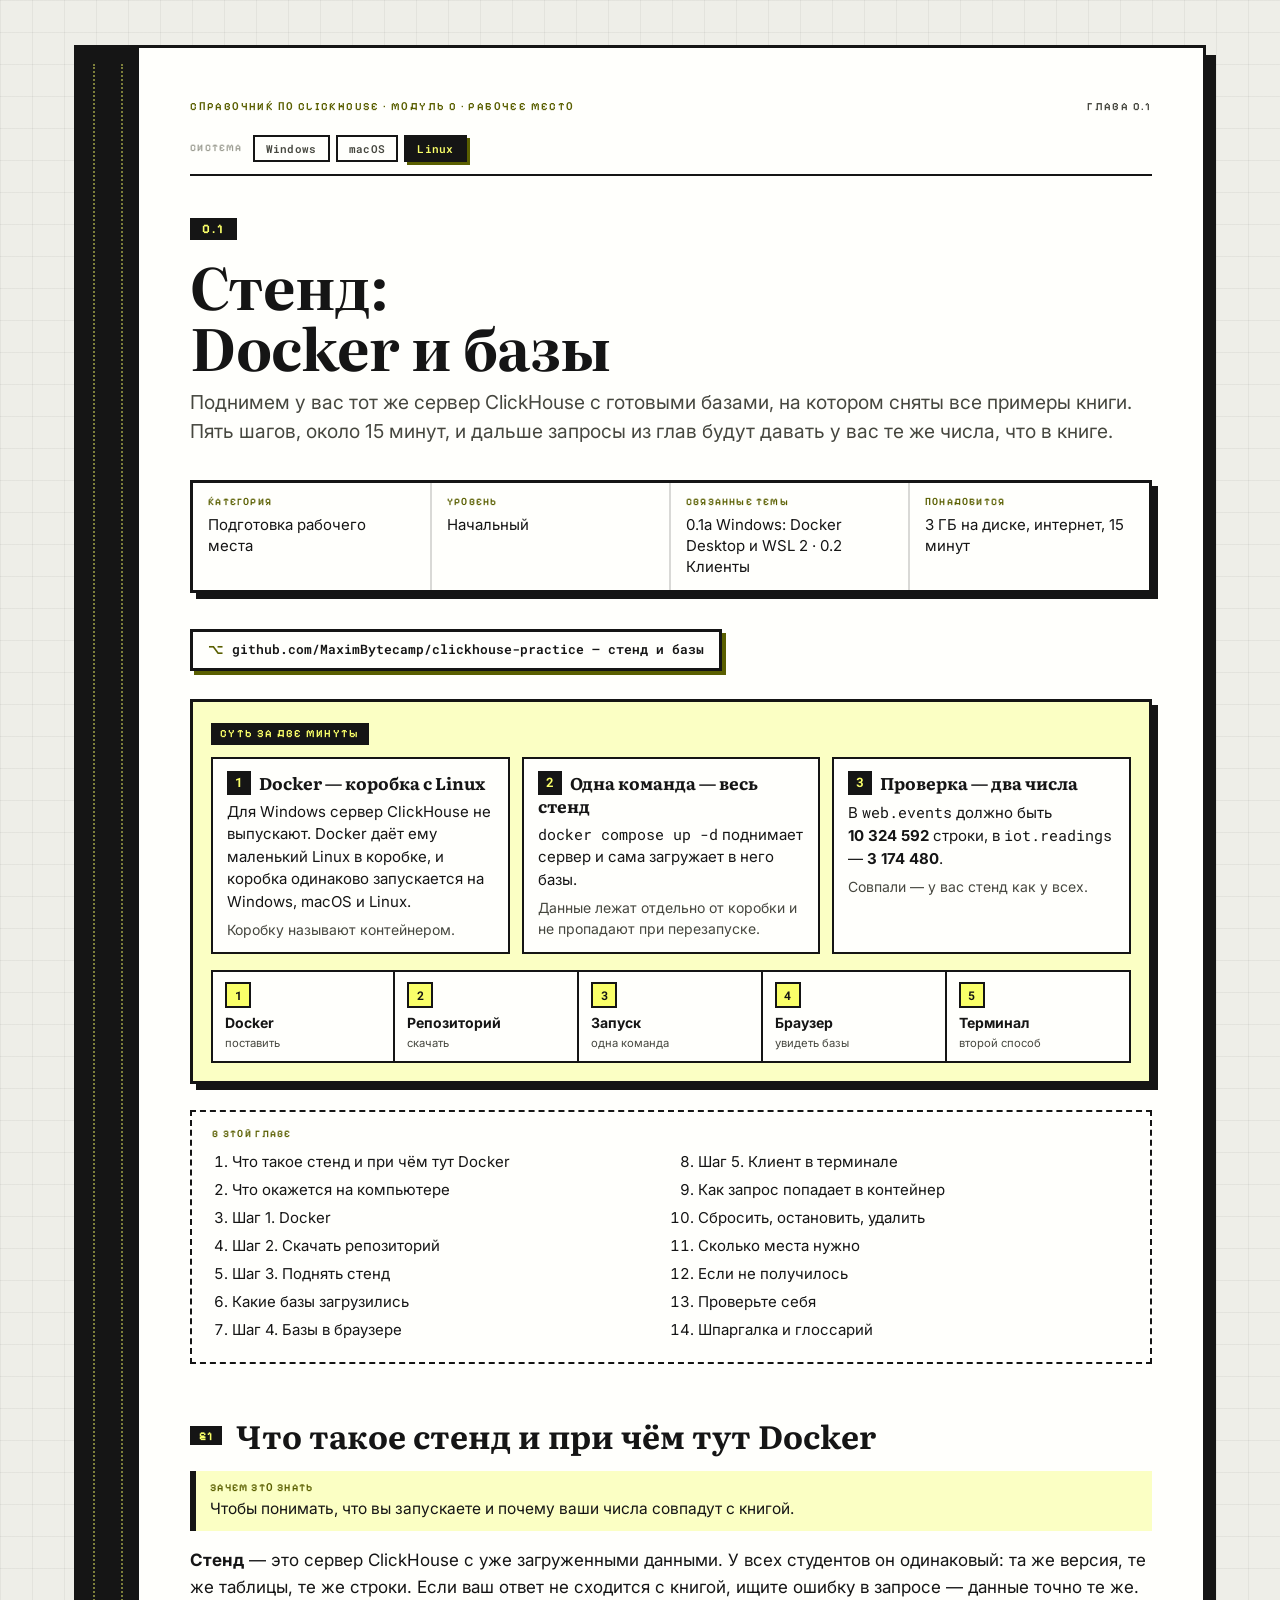
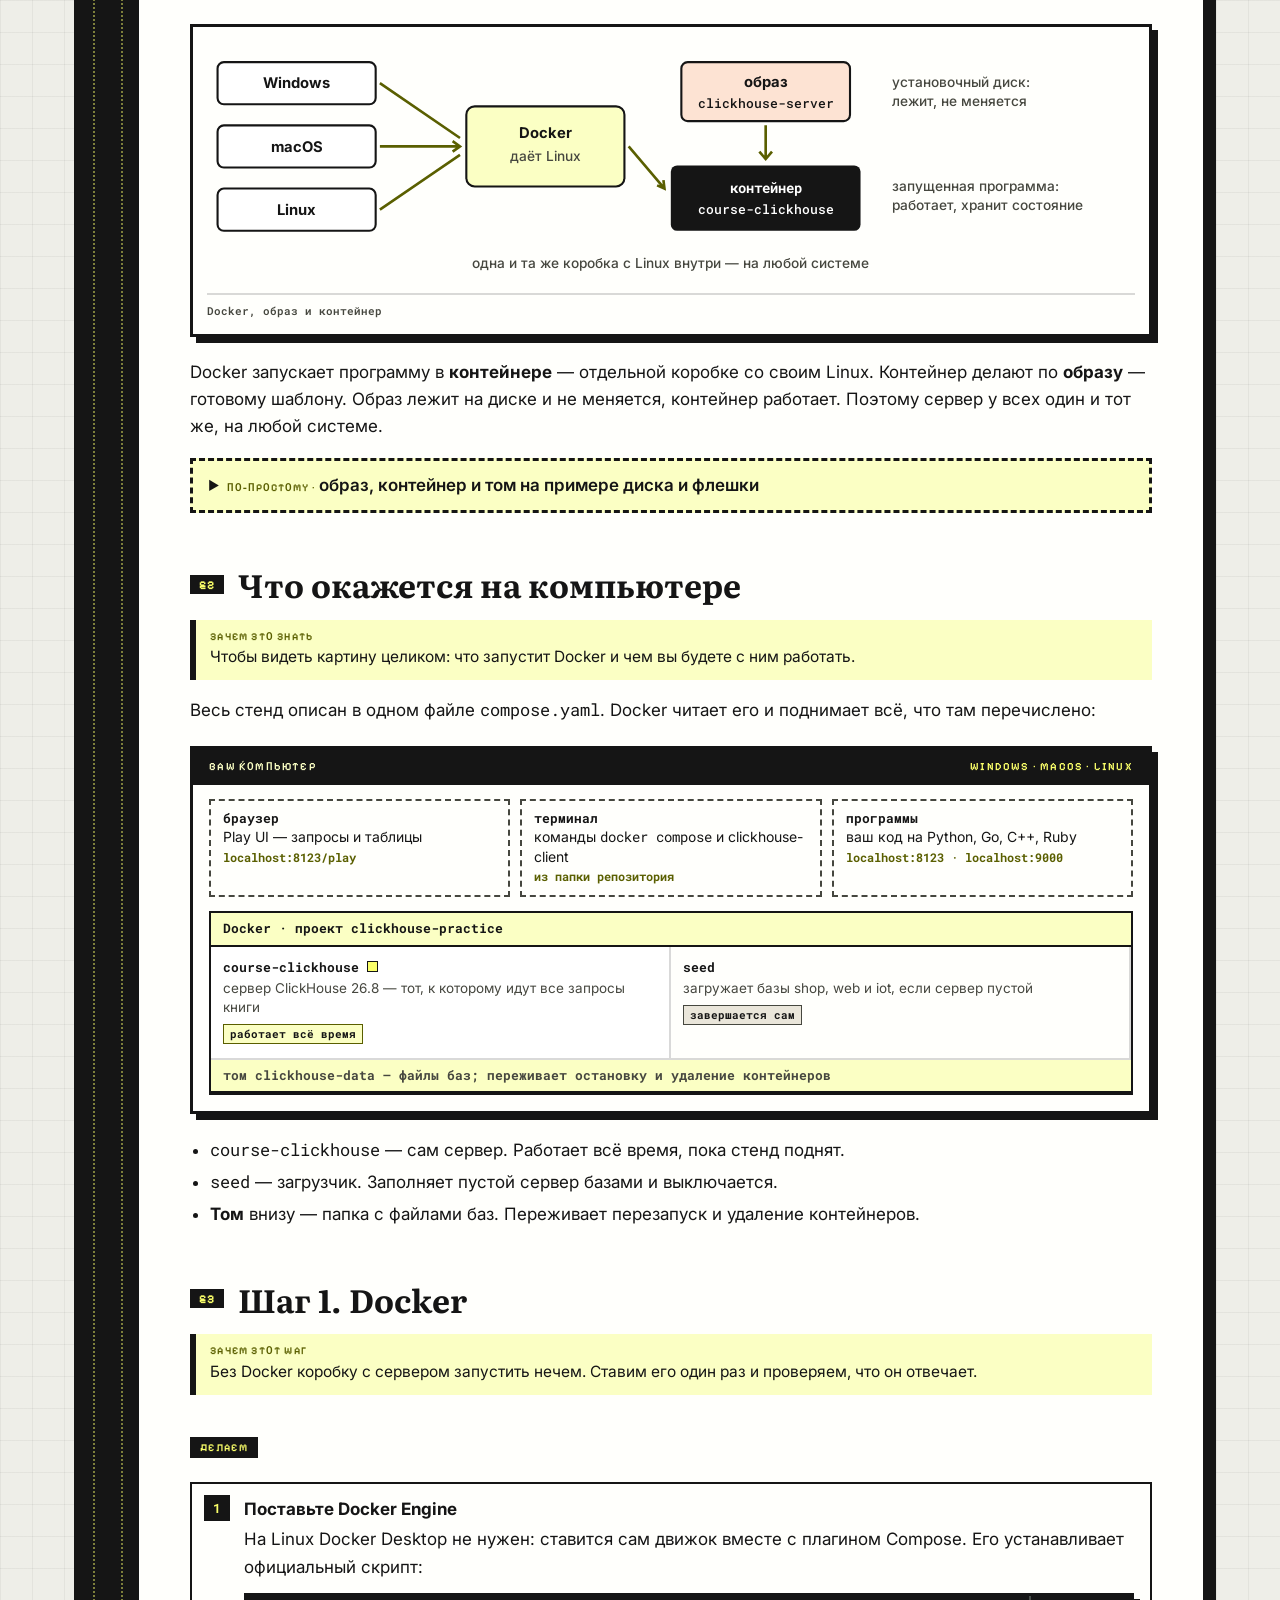
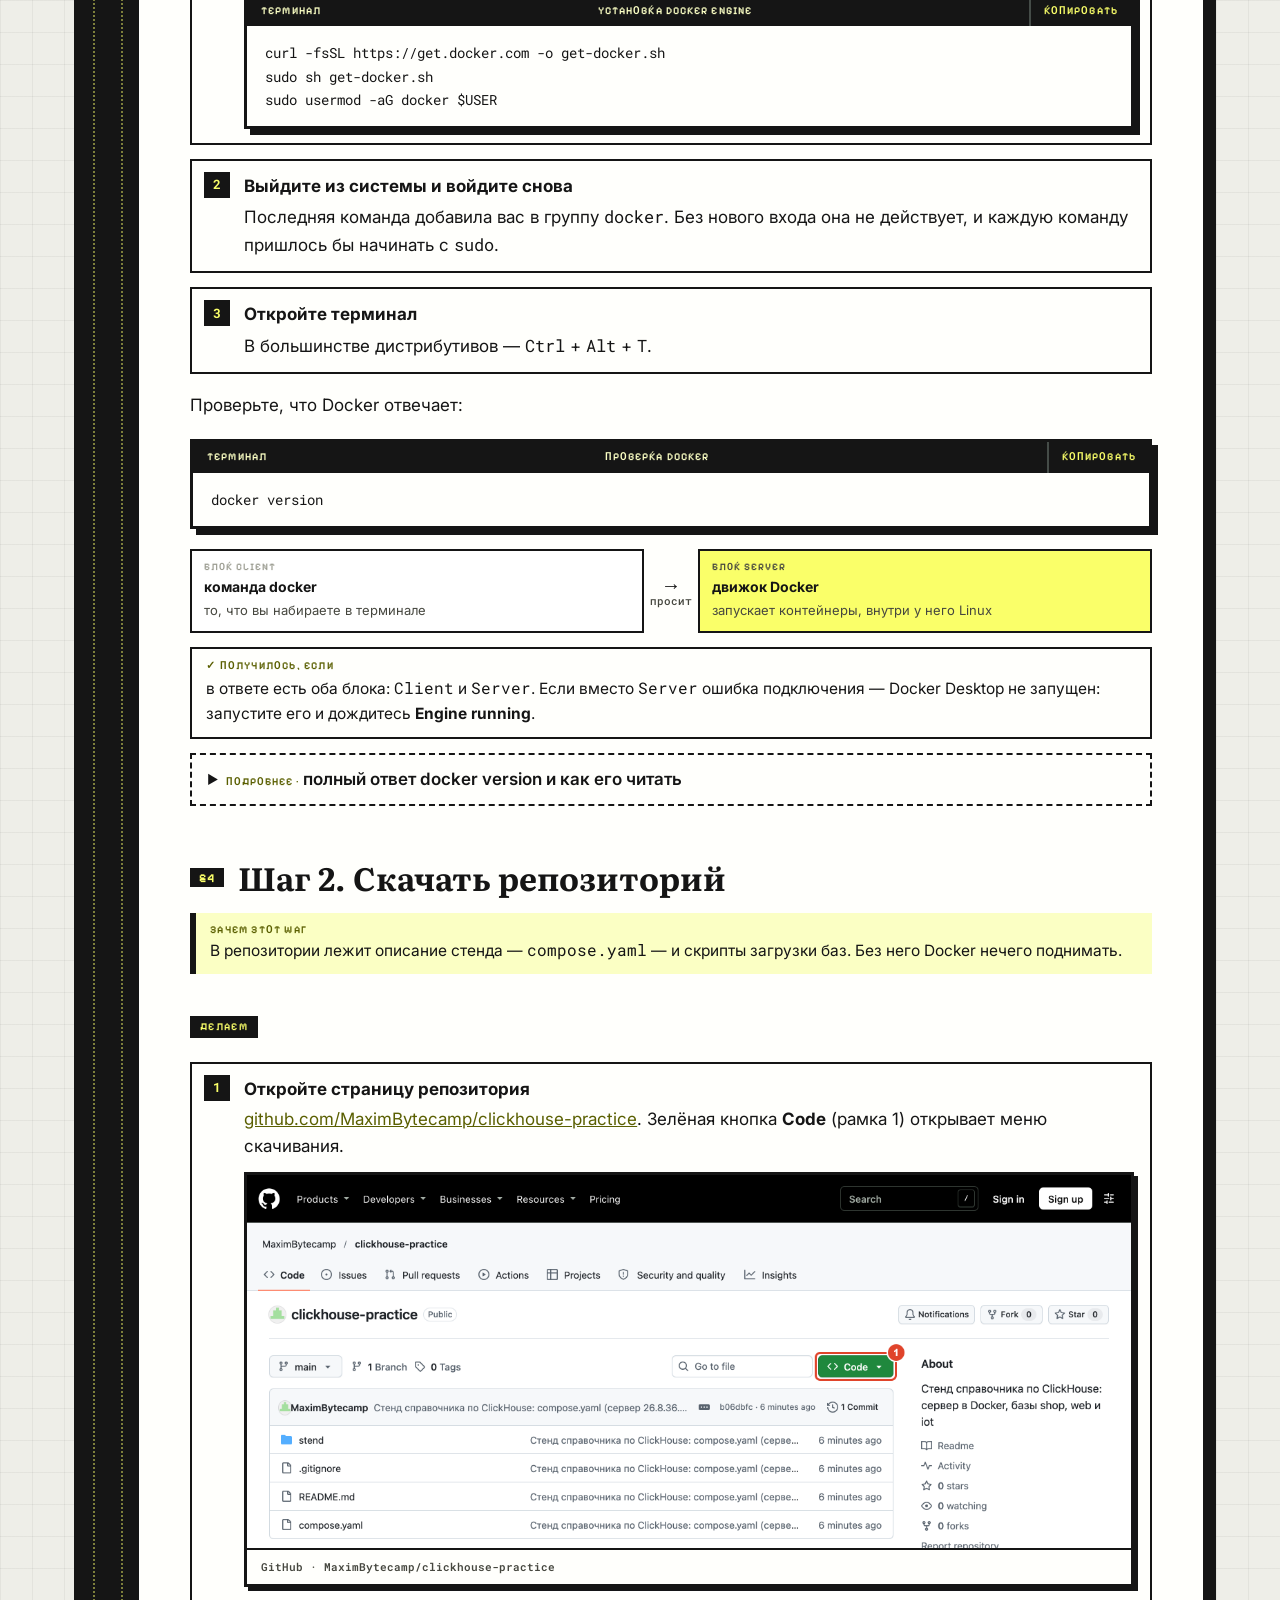
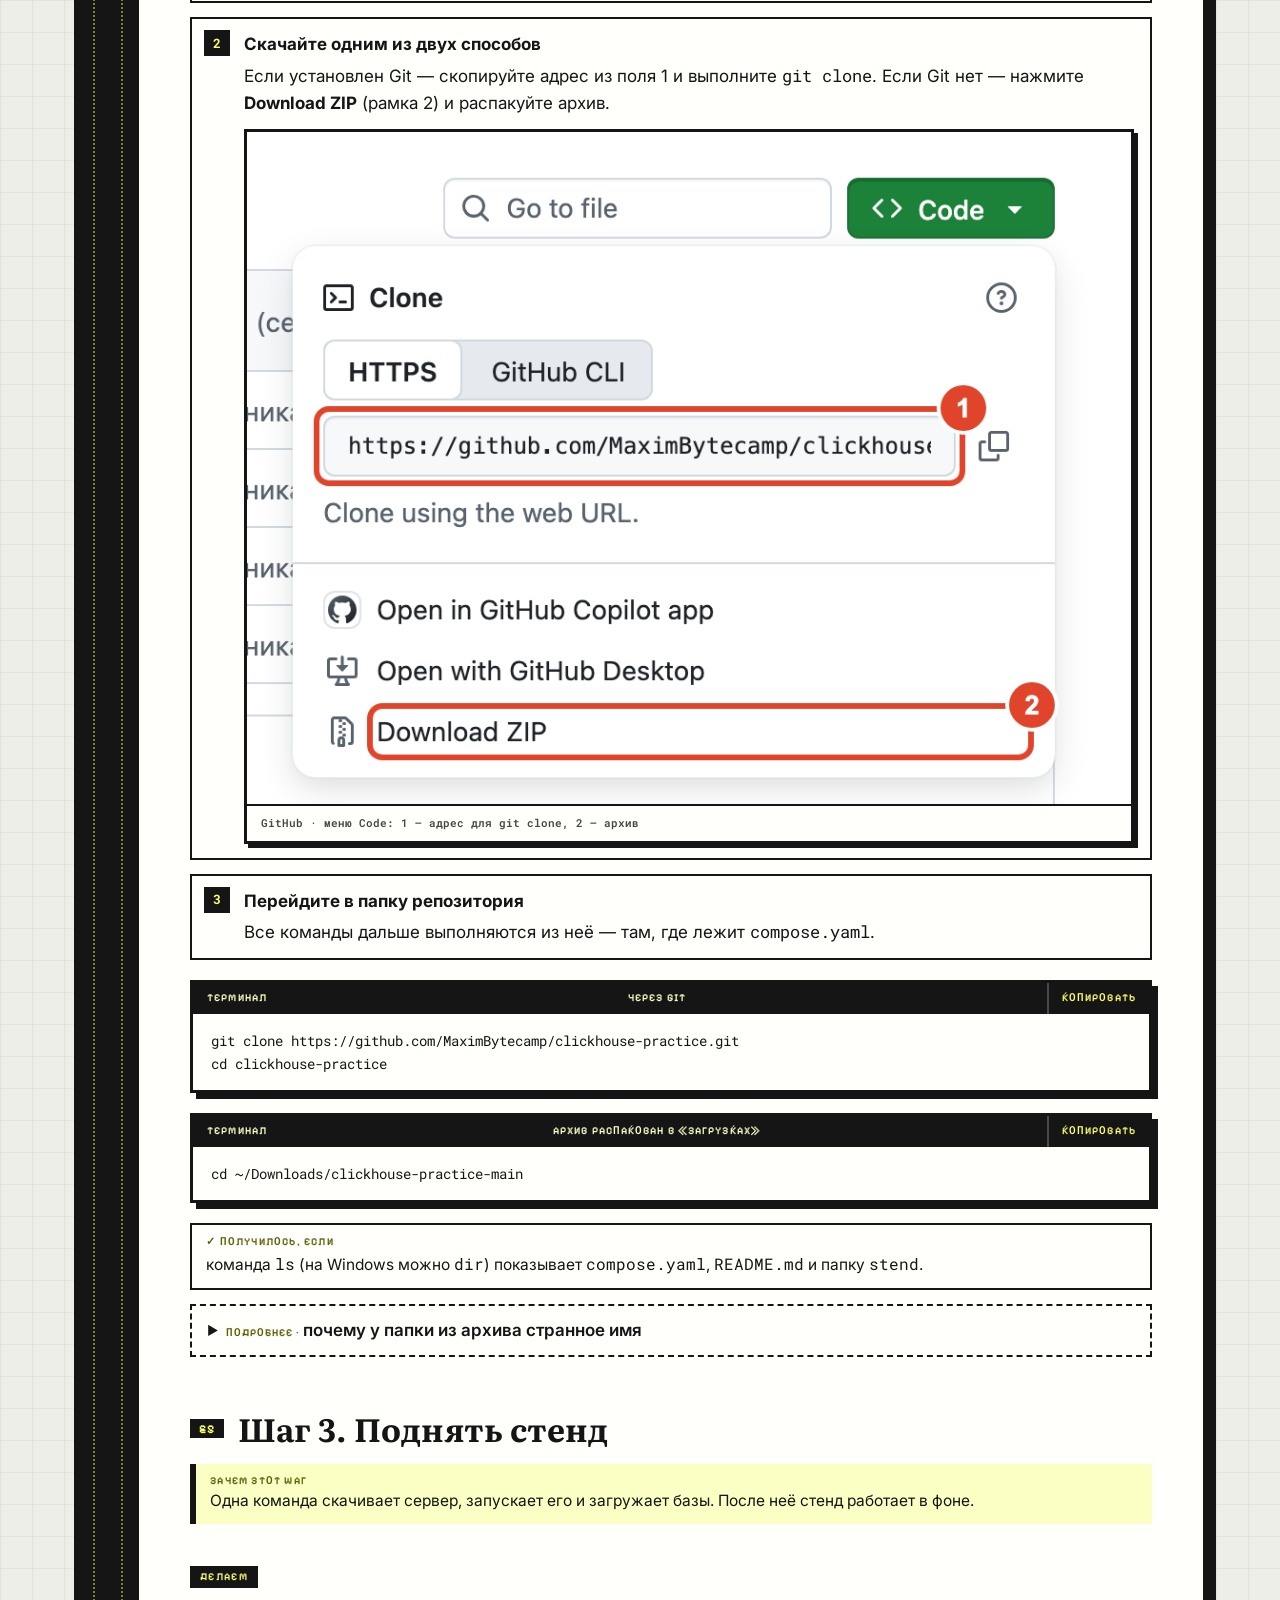
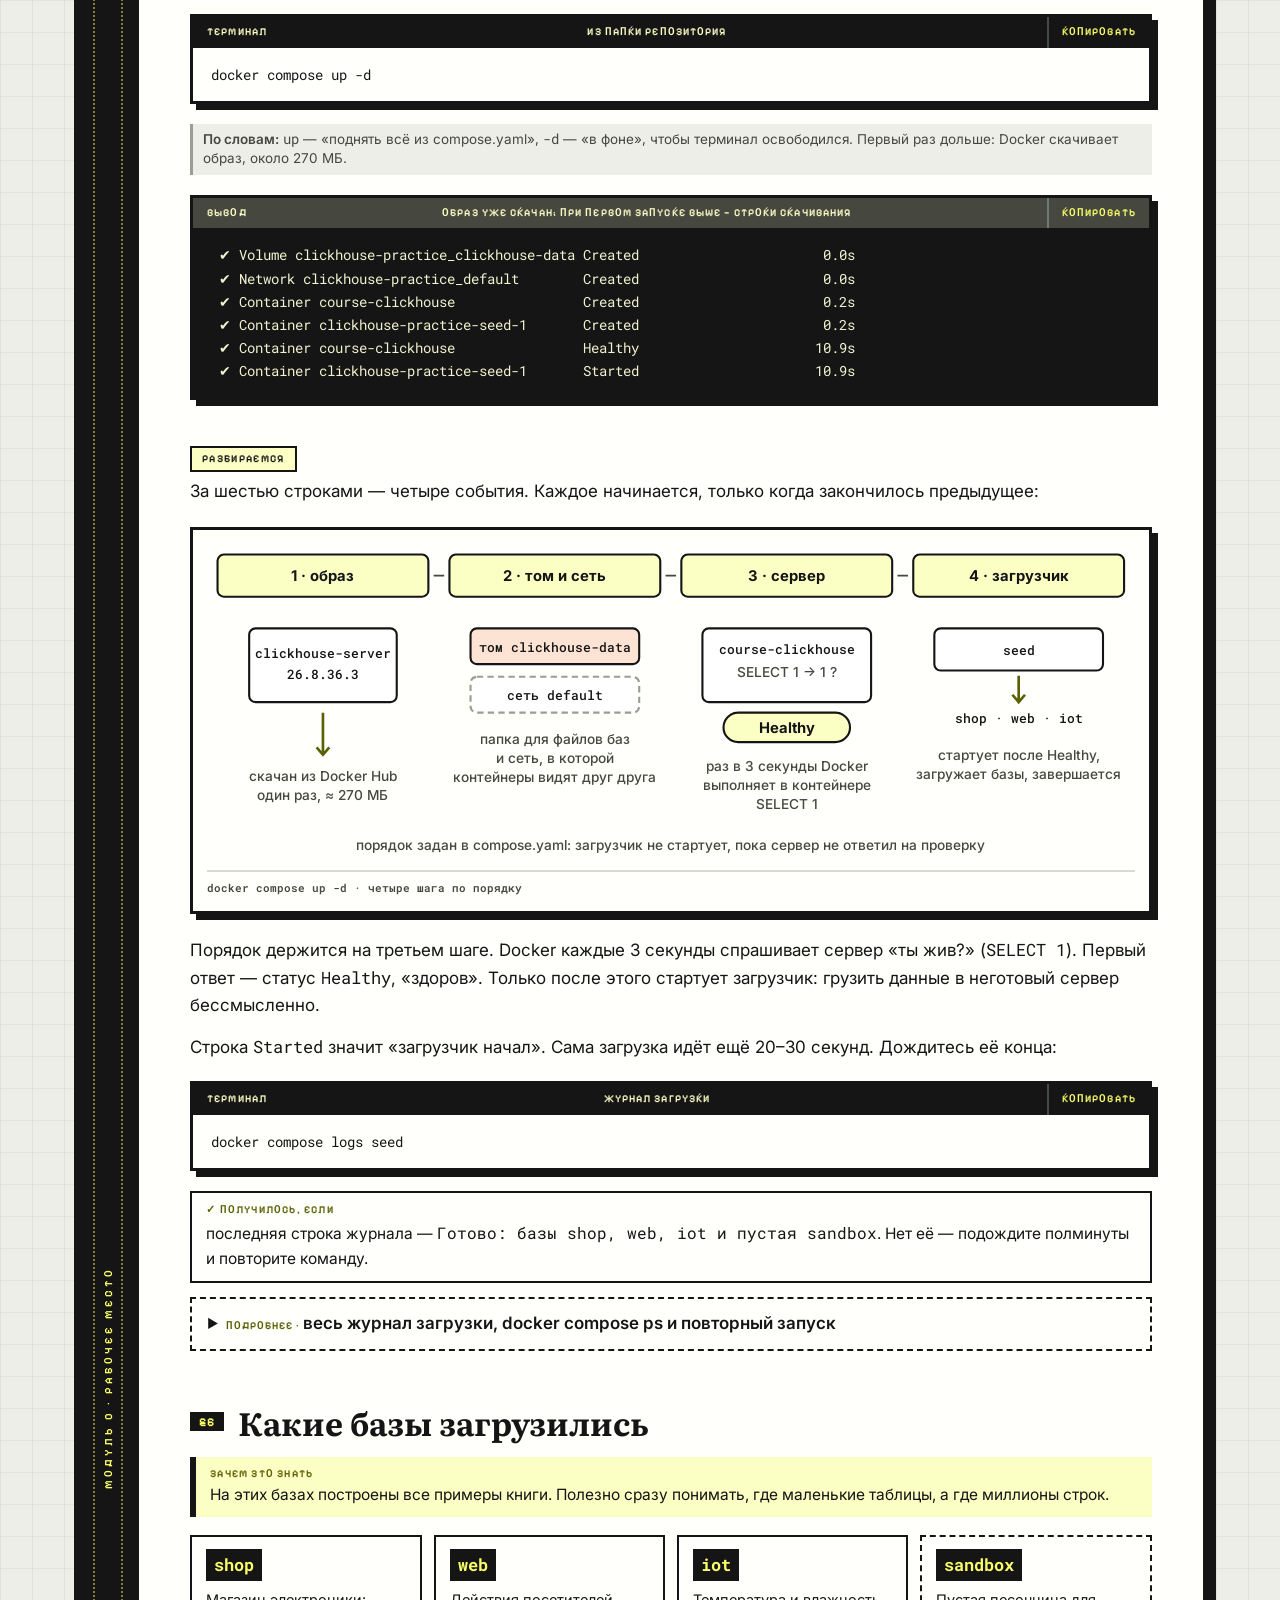
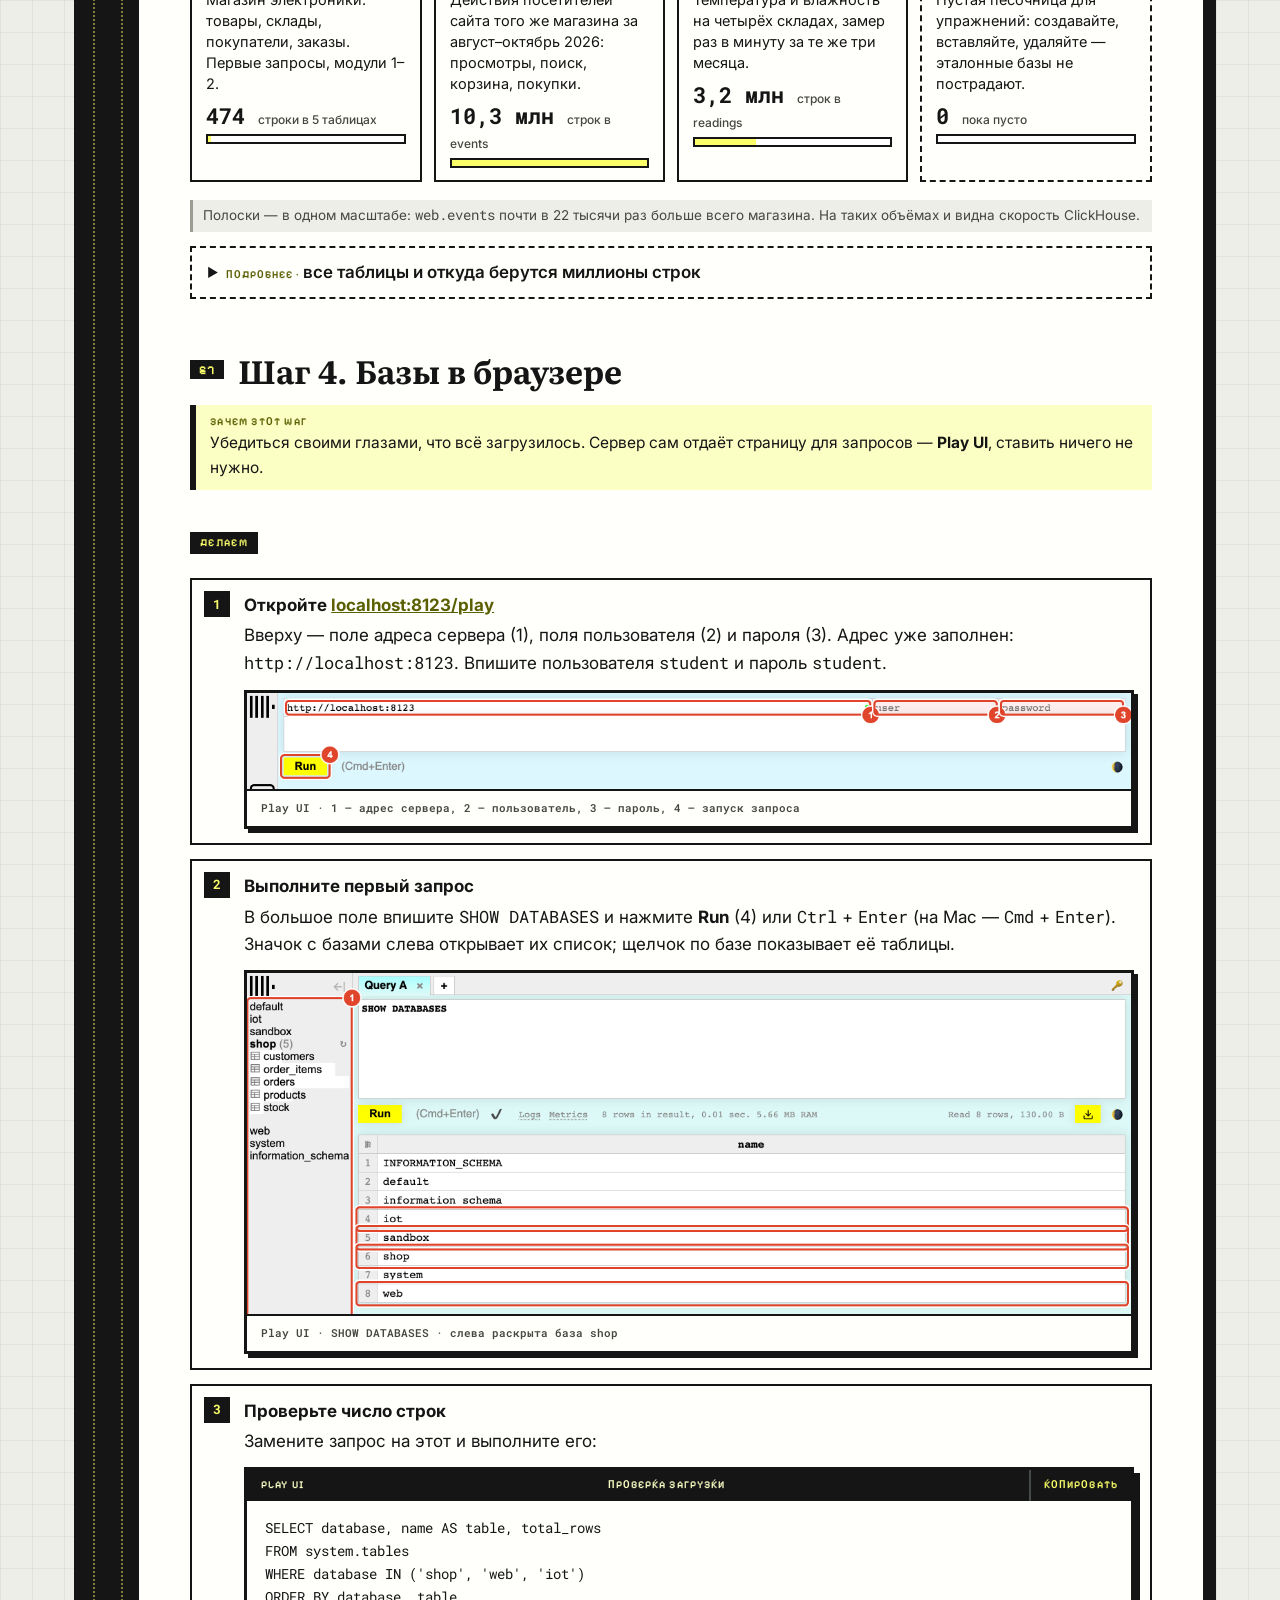
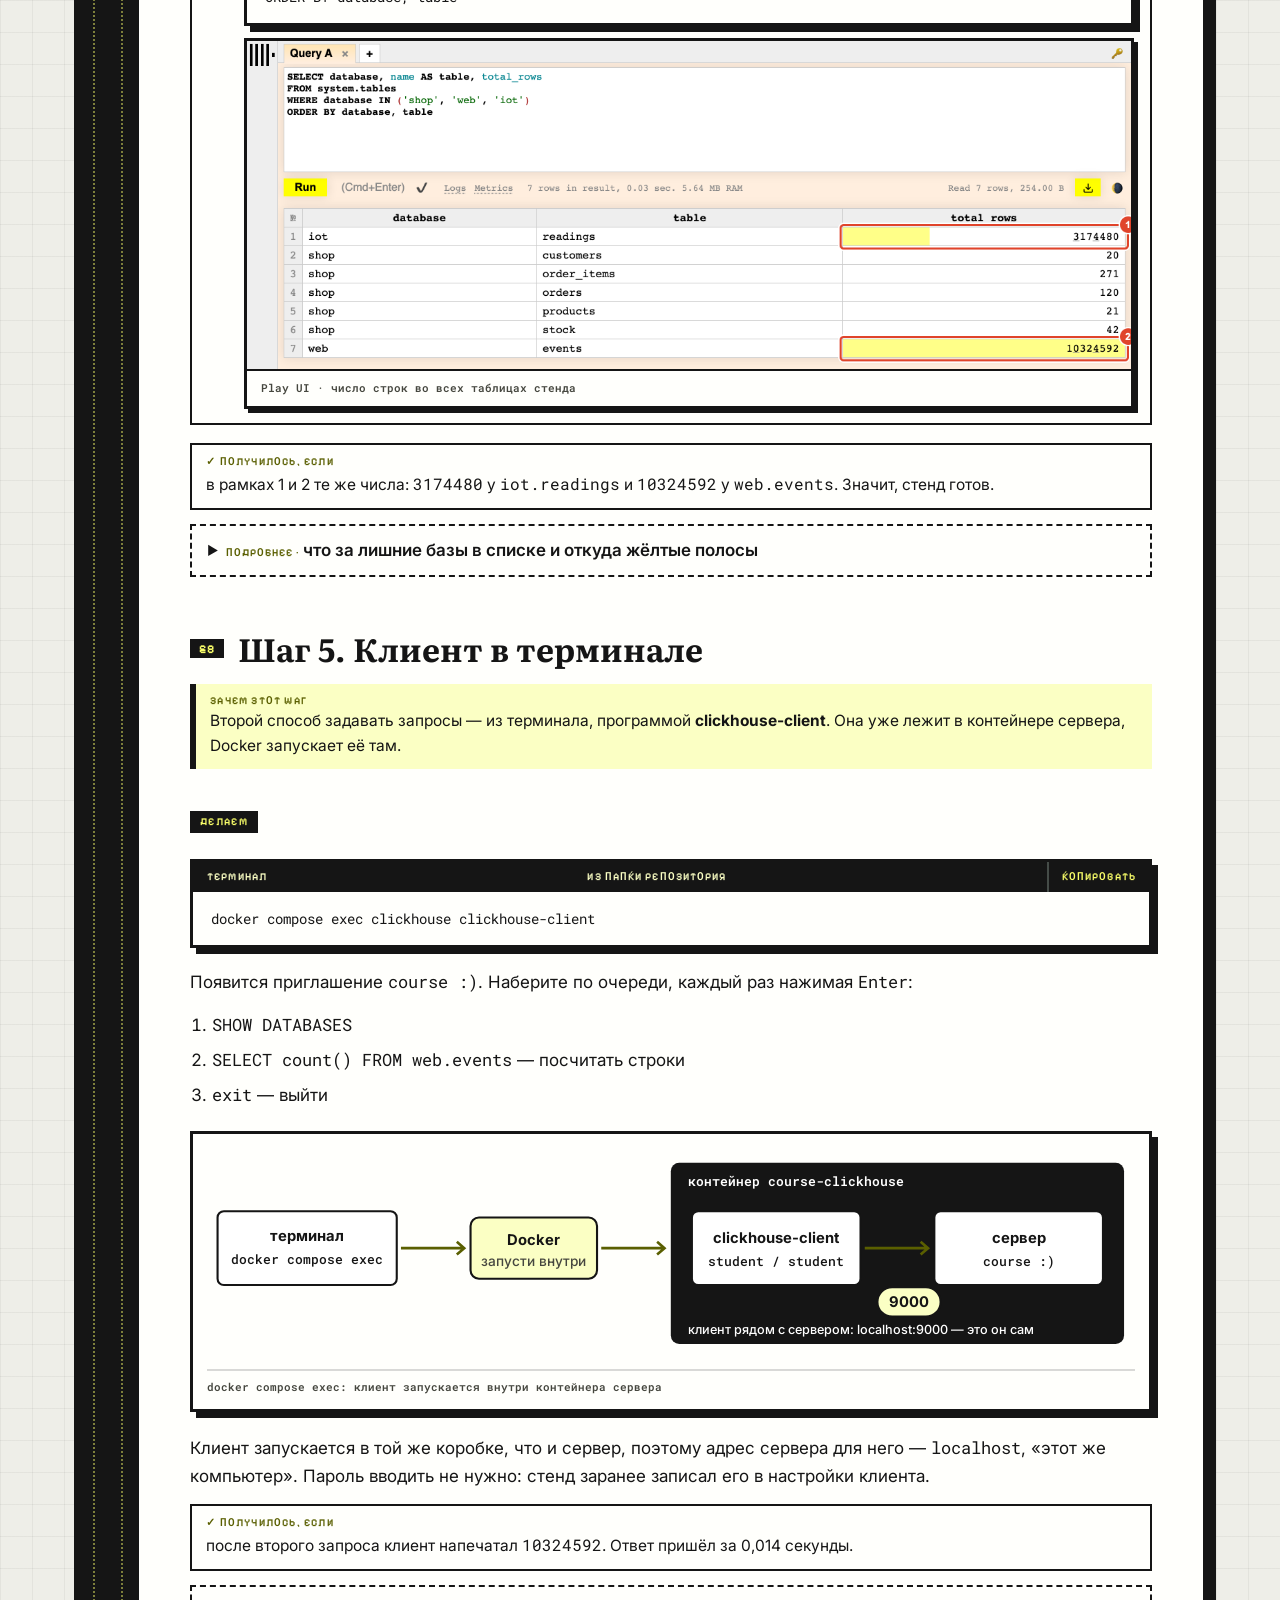
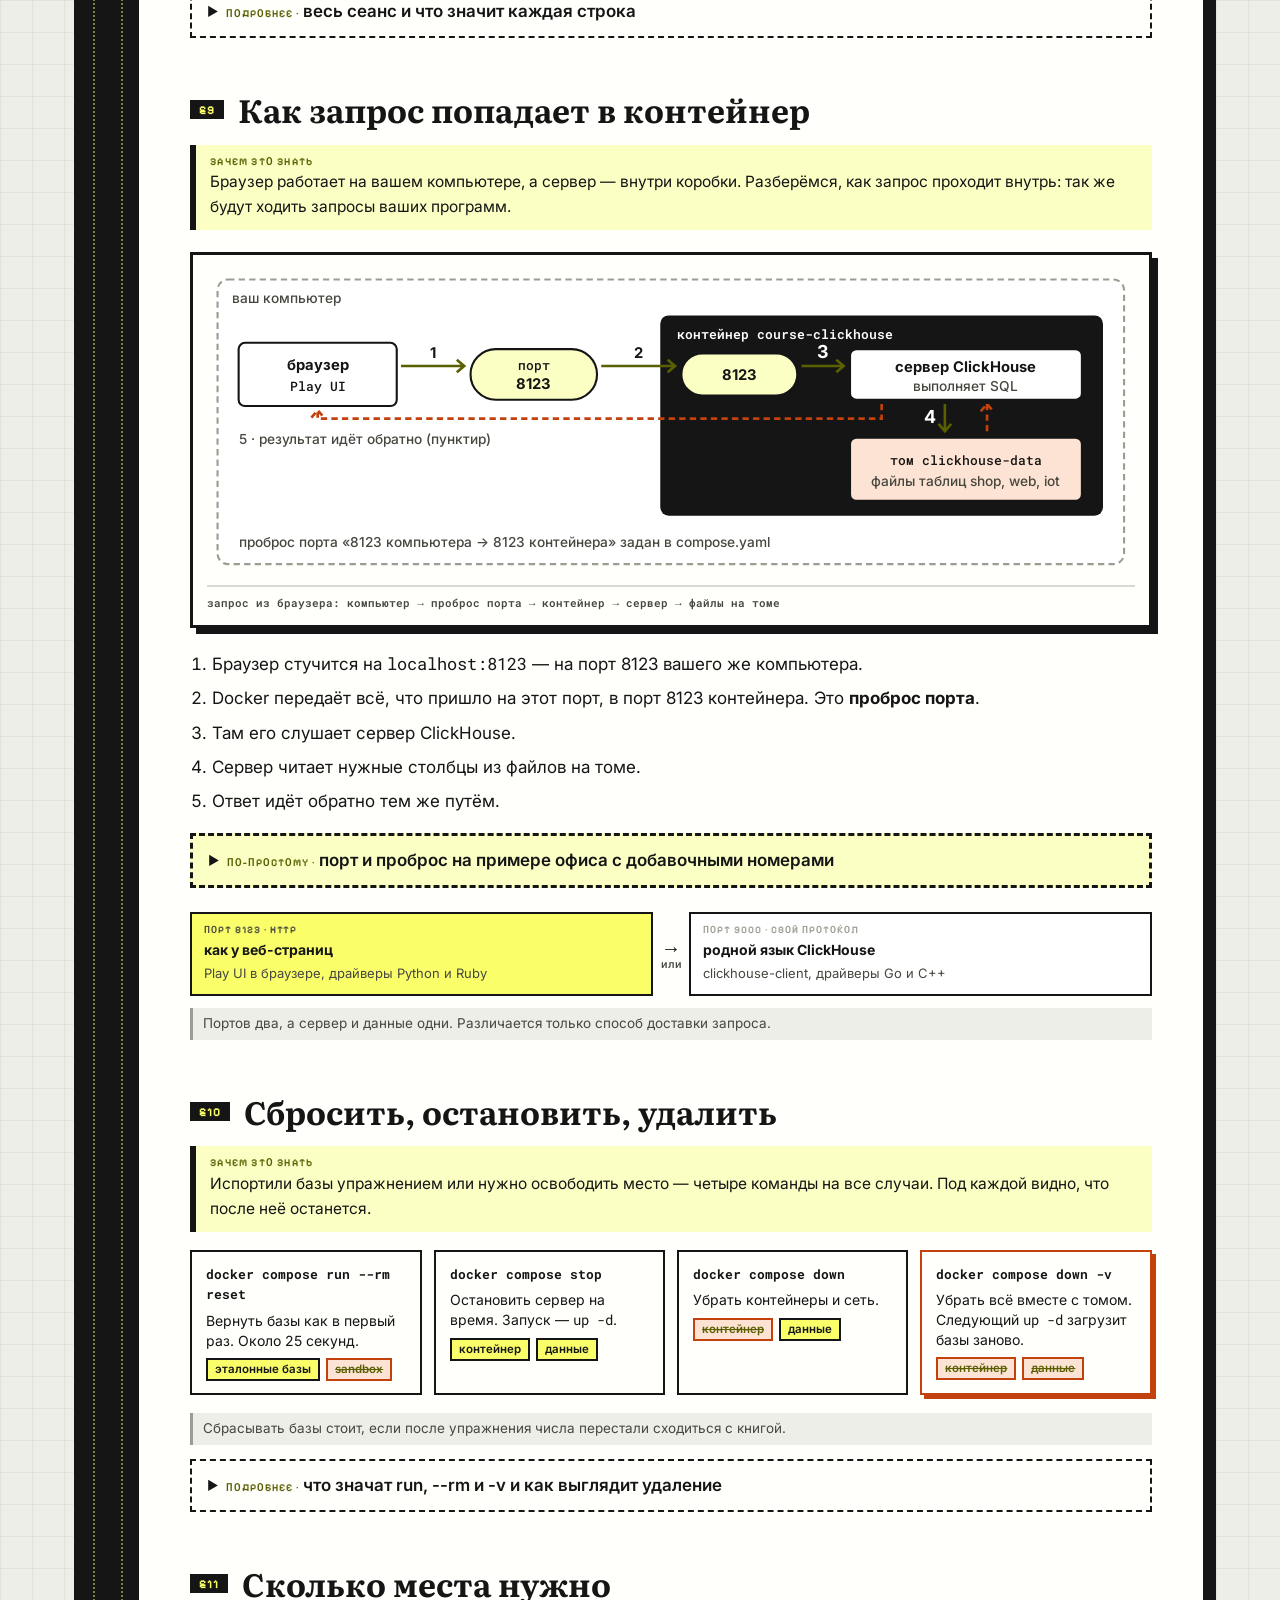
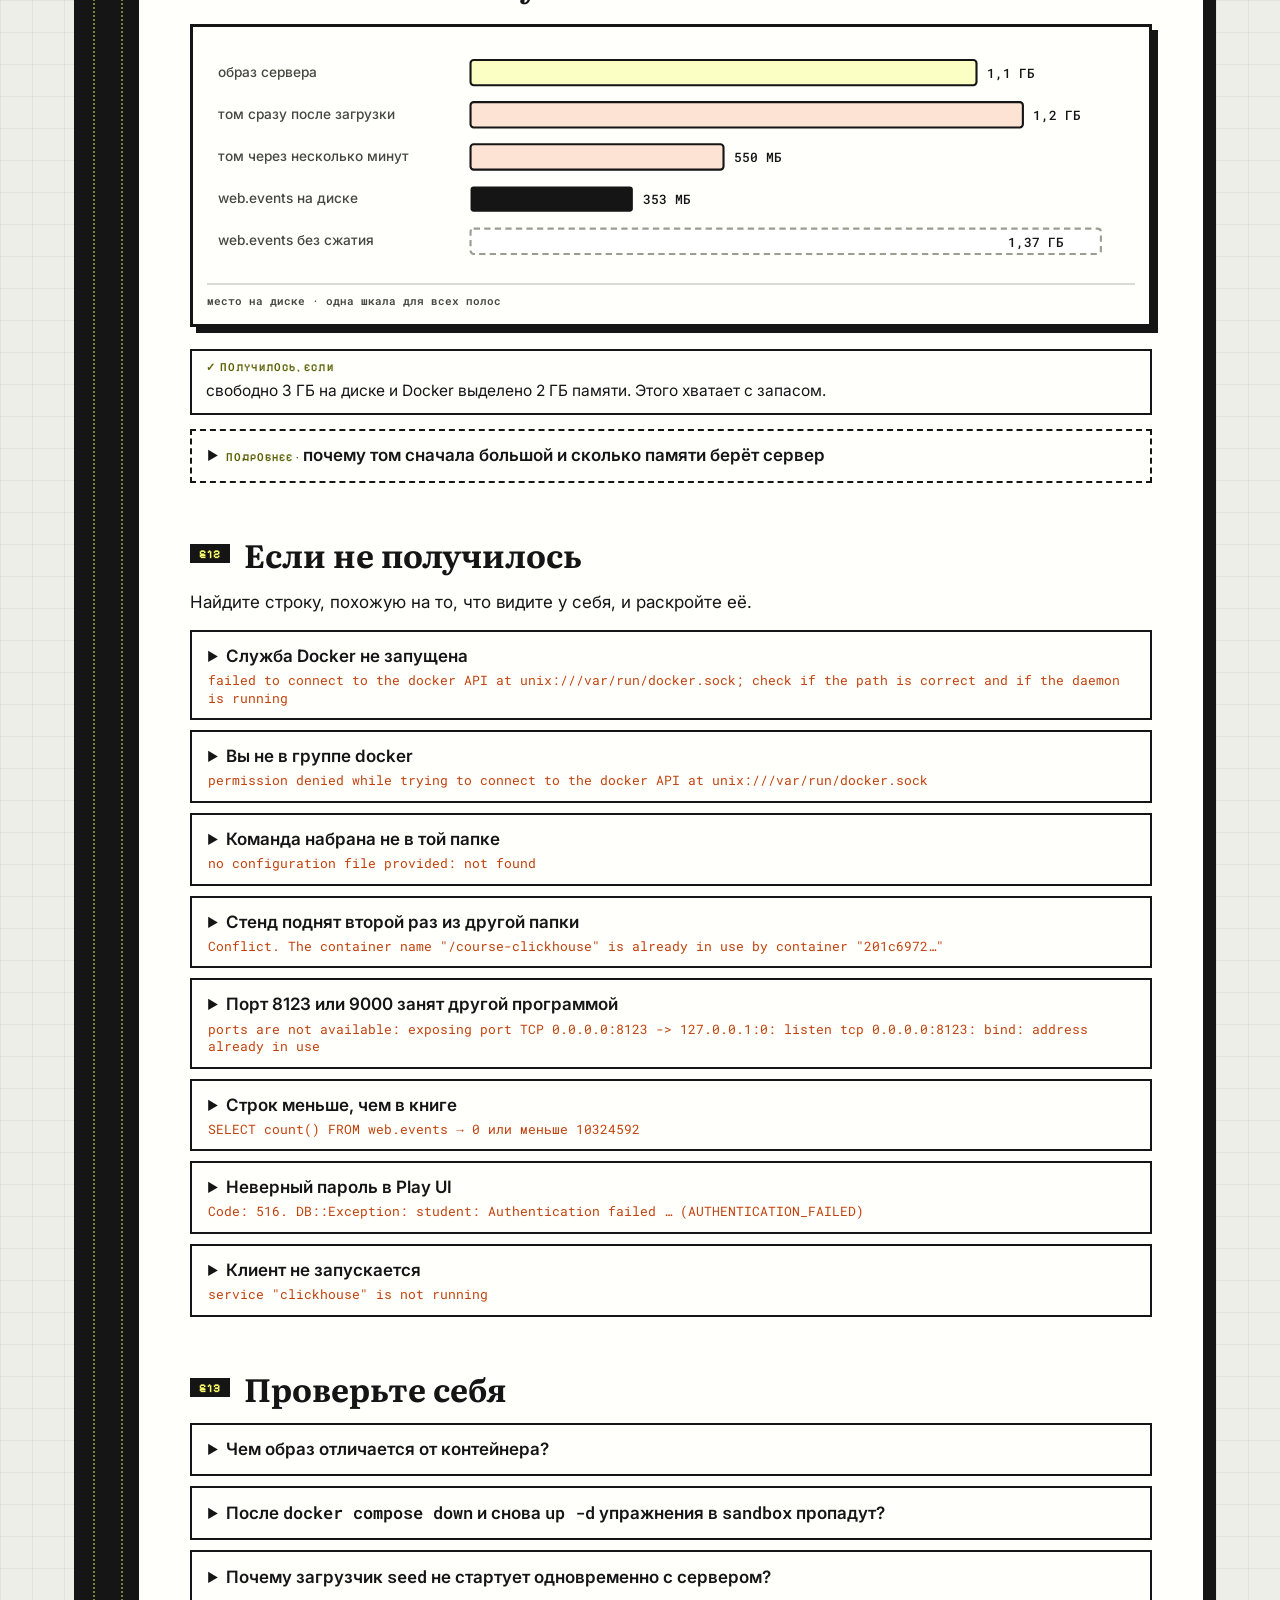
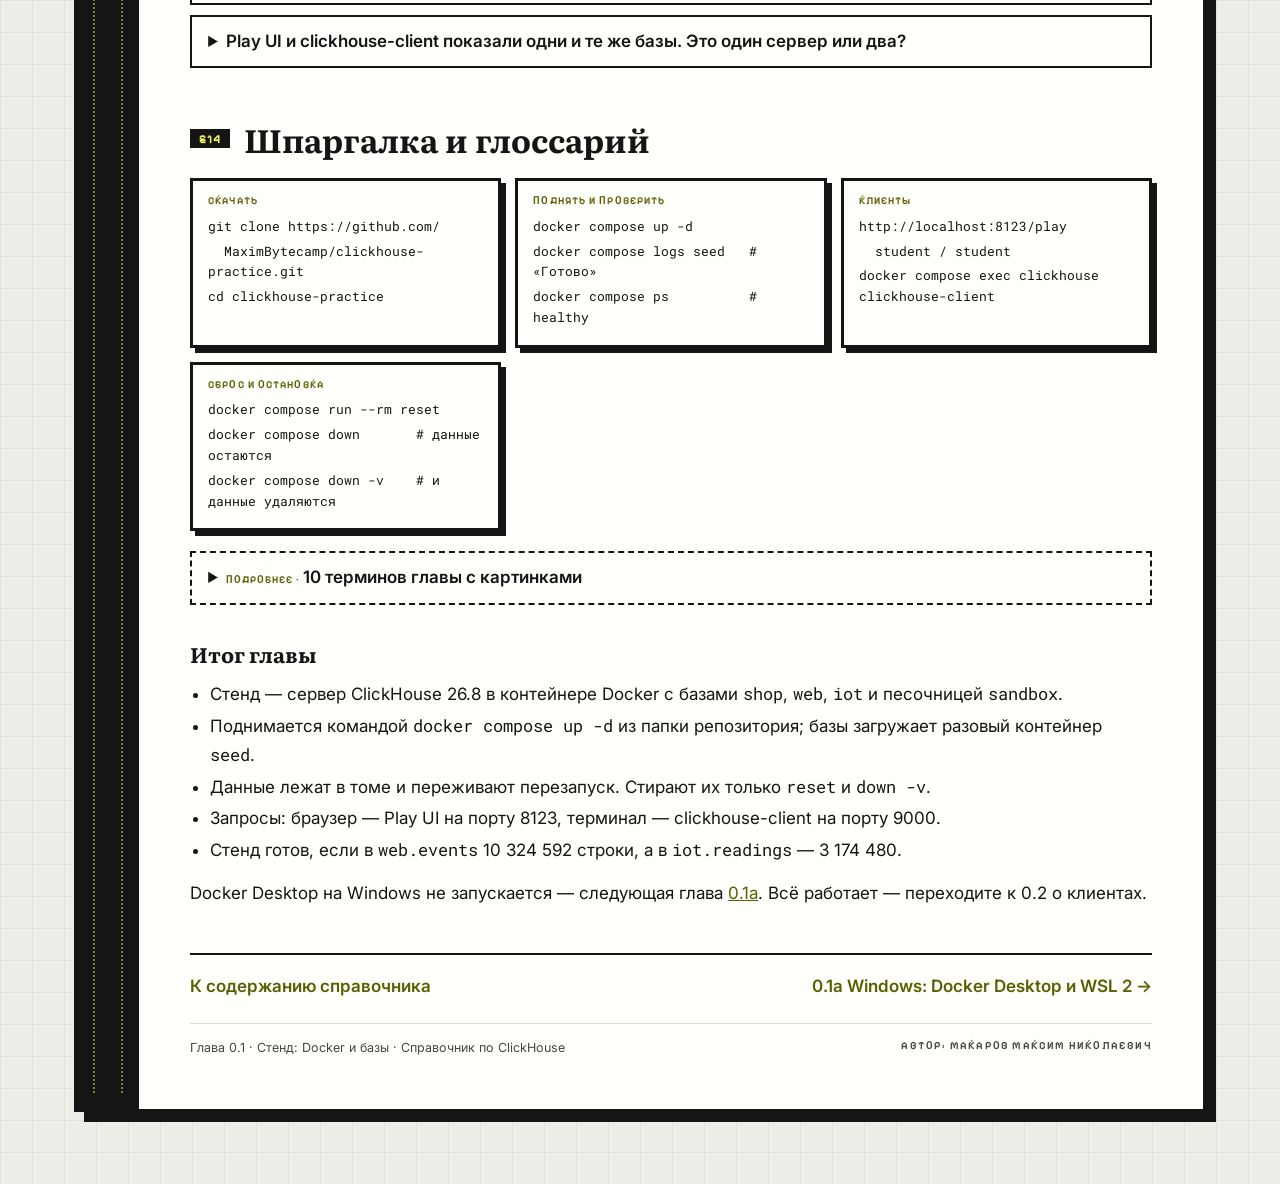
==== commit 23f9a391: "Справочник по ClickHouse: палитра логотипа (чёрный и лимонный #FAFF69); глава 0.1 в формате «меньше " ====
--- a/temy/01-stend/index.html
+++ b/temy/01-stend/index.html
@@ -3,7 +3,7 @@
 <head>
   <meta charset="utf-8">
   <meta name="viewport" content="width=device-width, initial-scale=1">
-  <meta name="theme-color" content="#F0EEE8">
+  <meta name="theme-color" content="#151515">
   <title>0.1 Стенд: Docker и базы · Справочник по ClickHouse</title>
   <link rel="preconnect" href="https://fonts.googleapis.com">
   <link rel="preconnect" href="https://fonts.gstatic.com" crossorigin>
@@ -36,44 +36,57 @@
         <header class="chapter-head">
           <span class="chapter-num">0.1</span>
           <h1>Стенд:<br>Docker и базы</h1>
-          <p class="lead">Все запросы, числа и кадры справочника получены на одном сервере ClickHouse с тремя базами. В этой главе вы поднимете у себя такой же сервер одной командой, проверите, что базы загрузились, и откроете их в браузере и в терминале. Главу проходят один раз, до первых запросов.</p>
+          <p class="lead">Поднимем у вас тот же сервер ClickHouse с готовыми базами, на котором сняты все примеры книги. Пять шагов, около 15 минут, и дальше запросы из глав будут давать у вас те же числа, что в книге.</p>
         </header>
 
         <dl class="passport">
           <div><dt>Категория</dt><dd>Подготовка рабочего места</dd></div>
           <div><dt>Уровень</dt><dd>Начальный</dd></div>
           <div><dt>Связанные темы</dt><dd>0.1а Windows: Docker Desktop и WSL 2 · 0.2 Клиенты</dd></div>
-          <div><dt>Зачем это знать</dt><dd>Чтобы запросы из глав давали у вас те же числа, что в книге</dd></div>
+          <div><dt>Понадобится</dt><dd>3 ГБ на диске, интернет, 15 минут</dd></div>
         </dl>
 
         <p><a class="repo" href="https://github.com/MaximBytecamp/clickhouse-practice">github.com/MaximBytecamp/clickhouse-practice — стенд и базы</a></p>
+
+        <section class="gist" aria-label="Суть главы">
+          <p class="gist__head">Суть за две минуты</p>
+          <div class="gist__cards">
+            <div><b data-n="1">Docker — коробка с Linux</b><p>Для Windows сервер ClickHouse не выпускают. Docker даёт ему маленький Linux в коробке, и коробка одинаково запускается на Windows, macOS и Linux.</p><p>Коробку называют контейнером.</p></div>
+            <div><b data-n="2">Одна команда — весь стенд</b><p><code>docker compose up -d</code> поднимает сервер и сама загружает в него базы.</p><p>Данные лежат отдельно от коробки и не пропадают при перезапуске.</p></div>
+            <div><b data-n="3">Проверка — два числа</b><p>В <code>web.events</code> должно быть <b>10&nbsp;324&nbsp;592</b> строки, в <code>iot.readings</code> — <b>3&nbsp;174&nbsp;480</b>.</p><p>Совпали — у вас стенд как у всех.</p></div>
+          </div>
+          <ol class="route" aria-label="Шаги главы">
+            <li><a href="#s3"><b>Docker</b><small>поставить</small></a></li>
+            <li><a href="#s4"><b>Репозиторий</b><small>скачать</small></a></li>
+            <li><a href="#s5"><b>Запуск</b><small>одна команда</small></a></li>
+            <li><a href="#s7"><b>Браузер</b><small>увидеть базы</small></a></li>
+            <li><a href="#s8"><b>Терминал</b><small>второй способ</small></a></li>
+          </ol>
+        </section>
 
         <nav class="contents">
           <b>В этой главе</b>
           <ol>
-            <li><a href="#s1">Что такое стенд и почему Docker</a></li>
-            <li><a href="#s2">Что будет запущено</a></li>
-            <li><a href="#s3">Шаг 1. Поставить и проверить Docker</a></li>
+            <li><a href="#s1">Что такое стенд и при чём тут Docker</a></li>
+            <li><a href="#s2">Что окажется на компьютере</a></li>
+            <li><a href="#s3">Шаг 1. Docker</a></li>
             <li><a href="#s4">Шаг 2. Скачать репозиторий</a></li>
             <li><a href="#s5">Шаг 3. Поднять стенд</a></li>
-            <li><a href="#s6">Что загрузилось</a></li>
+            <li><a href="#s6">Какие базы загрузились</a></li>
             <li><a href="#s7">Шаг 4. Базы в браузере</a></li>
             <li><a href="#s8">Шаг 5. Клиент в терминале</a></li>
-            <li><a href="#s9">Как запрос доходит до сервера</a></li>
+            <li><a href="#s9">Как запрос попадает в контейнер</a></li>
             <li><a href="#s10">Сбросить, остановить, удалить</a></li>
-            <li><a href="#s11">Место на диске и память</a></li>
-            <li><a href="#s12">Частые ошибки</a></li>
+            <li><a href="#s11">Сколько места нужно</a></li>
+            <li><a href="#s12">Если не получилось</a></li>
             <li><a href="#s13">Проверьте себя</a></li>
-            <li><a href="#s14">Шпаргалка</a></li>
-            <li><a href="#s15">Глоссарий</a></li>
+            <li><a href="#s14">Шпаргалка и глоссарий</a></li>
           </ol>
         </nav>
 
-        <h2 id="s1"><span class="sec">§1</span>Что такое стенд и почему Docker</h2>
-        <p>В лаборатории у всех студентов одинаковые приборы и реактивы, поэтому результат опыта можно сверить с учебником. <b>Стенд</b> играет ту же роль: это сервер ClickHouse с заранее загруженными данными, на котором выполняются все примеры книги. У каждого студента он одинаковый: та же версия сервера, те же таблицы, те же строки. Поэтому запрос из главы даёт у вас то же число, что напечатано в книге. Если число другое, ошибка в запросе: данные у всех одни и те же.</p>
-        <p>Сервер ClickHouse выпускается для Linux и macOS. Для Windows отдельной сборки нет. Поэтому стенд запускается в <b>Docker</b> — программе, которая запускает другие программы в изолированных «коробках» со своей маленькой системой Linux внутри. Такая коробка называется <b>контейнером</b>. Контейнер одинаково работает на Windows, macOS и Linux: Docker сам предоставляет ему Linux, даже если на компьютере Windows.</p>
-        <p>Контейнер создаётся из <b>образа</b> — готового шаблона, в котором уже лежит программа со всем нужным для работы. Образ похож на установочный диск, а контейнер — на программу, установленную с этого диска и запущенную. Из одного образа можно создать несколько контейнеров. Стенд использует официальный образ сервера <code>clickhouse/clickhouse-server:26.8.36.3</code>. Версия в имени записана до последней цифры, поэтому у всех запускается один и тот же сервер.</p>
-        <p>Рисунок показывает, что делает Docker на любой из трёх систем и как образ связан с контейнером.</p>
+        <h2 id="s1"><span class="sec">§1</span>Что такое стенд и при чём тут Docker</h2>
+        <p class="purpose"><b>Зачем это знать</b>Чтобы понимать, что вы запускаете и почему ваши числа совпадут с книгой.</p>
+        <p><b>Стенд</b> — это сервер ClickHouse с уже загруженными данными. У всех студентов он одинаковый: та же версия, те же таблицы, те же строки. Если ваш ответ не сходится с книгой, ищите ошибку в запросе — данные точно те же.</p>
         <figure class="pic">
           <svg viewBox="0 0 880 230" role="img" aria-label="Docker на Windows, macOS и Linux запускает один и тот же контейнер из образа">
             <rect class="sc-box" x="10" y="20" width="150" height="40" rx="6"/><text class="tb tc" x="85" y="45">Windows</text>
@@ -91,11 +104,23 @@
           </svg>
           <figcaption>Docker, образ и контейнер</figcaption>
         </figure>
-        <p>Слева — три системы, на которых может работать студент. Все три стрелки сходятся в Docker: он предоставляет контейнеру Linux, поэтому дальше картина одинаковая. Справа сверху — образ, светлая коробка: он хранится на диске и не меняется. Стрелка вниз — запуск. Тёмная коробка — контейнер, созданный из образа, в нём и работает сервер. Следовательно, у всех студентов сервер один и тот же, независимо от системы. Осталось понять, из каких частей состоит стенд и кто к кому обращается.</p>
-
-
-        <h2 id="s2"><span class="sec">§2</span>Что будет запущено</h2>
-        <p>Весь стенд описан в одном файле — <code>compose.yaml</code> в корне репозитория. Docker читает этот файл и поднимает всё, что в нём перечислено, одной командой. Ниже — схема: что окажется на компьютере после запуска и кто к кому обращается.</p>
+        <p>Docker запускает программу в <b>контейнере</b> — отдельной коробке со своим Linux. Контейнер делают по <b>образу</b> — готовому шаблону. Образ лежит на диске и не меняется, контейнер работает. Поэтому сервер у всех один и тот же, на любой системе.</p>
+
+        <details class="simple">
+          <summary>образ, контейнер и том на примере диска и флешки</summary>
+          <div class="vsteps">
+            <div class="vcard"><i>💿</i><h5>образ</h5><b>Установочный диск</b><small>Лежит на полке, не меняется. С него можно ставить программу снова и снова.</small></div>
+            <div class="varr">запуск</div>
+            <div class="vcard is-dark"><i>🖥️</i><h5>контейнер</h5><b>Установленная программа</b><small>Работает. Её можно закрыть, удалить и поставить с диска заново.</small></div>
+            <div class="varr">хранит в</div>
+            <div class="vcard is-hot"><i>💾</i><h5>том</h5><b>Флешка с файлами</b><small>Программу переустановили — файлы на флешке остались.</small></div>
+          </div>
+          <p class="simple__map"><b>Что есть что:</b> диск — образ <code>clickhouse/clickhouse-server:26.8.36.3</code>; программа — контейнер <code>course-clickhouse</code>; флешка — том <code>clickhouse-data</code> с файлами баз.</p>
+        </details>
+
+        <h2 id="s2"><span class="sec">§2</span>Что окажется на компьютере</h2>
+        <p class="purpose"><b>Зачем это знать</b>Чтобы видеть картину целиком: что запустит Docker и чем вы будете с ним работать.</p>
+        <p>Весь стенд описан в одном файле <code>compose.yaml</code>. Docker читает его и поднимает всё, что там перечислено:</p>
         <div class="dock">
           <div class="dock__host"><span>ваш компьютер</span><b>Windows · macOS · Linux</b></div>
           <div class="dock__clients">
@@ -112,10 +137,14 @@
             <p class="dock__vol">том clickhouse-data — файлы баз; переживает остановку и удаление контейнеров</p>
           </div>
         </div>
-        <p>Схема читается сверху вниз. В тёмной полосе — ваш компьютер. Под ней пунктиром обведены программы, которыми вы будете работать с сервером: браузер, терминал и собственный код. Ниже — то, что запускает Docker. Контейнеров два. <code>course-clickhouse</code> — это сам сервер. Мигающий квадратик у имени означает, что он работает всё время, пока стенд поднят. <code>seed</code> — разовый загрузчик. Он заполняет пустой сервер данными и завершается, поэтому его метка серая.</p>
-        <p>Нижняя строка — <b>том</b>. Его можно сравнить с флешкой: компьютер меняют, а файлы остаются на флешке. Том — это папка, которую Docker хранит отдельно от контейнера, и в ней лежат файлы баз. Контейнер можно остановить, удалить и создать заново, а том остаётся вместе с данными. Подписи <code>localhost:8123</code> и <code>localhost:9000</code> — адреса, по которым программы на компьютере обращаются к серверу в контейнере. Чтобы всё это заработало, нужен сам Docker.</p>
-
-        <h2 id="s3"><span class="sec">§3</span>Шаг 1. Поставить и проверить Docker</h2>
+        <ul class="short">
+          <li><code>course-clickhouse</code> — сам сервер. Работает всё время, пока стенд поднят.</li>
+          <li><code>seed</code> — загрузчик. Заполняет пустой сервер базами и выключается.</li>
+          <li><b>Том</b> внизу — папка с файлами баз. Переживает перезапуск и удаление контейнеров.</li>
+        </ul>
+
+        <h2 id="s3"><span class="sec">§3</span>Шаг 1. Docker</h2>
+        <p class="purpose"><b>Зачем этот шаг</b>Без Docker коробку с сервером запустить нечем. Ставим его один раз и проверяем, что он отвечает.</p>
         <span class="phase">Делаем</span>
         <ol class="steps" data-os="win">
           <li><b>Скачайте Docker Desktop для Windows</b>На странице <a href="https://docs.docker.com/desktop/setup/install/windows-install/">docs.docker.com → Install Docker Desktop on Windows</a> скачайте установщик для процессоров x86_64 — так обозначают обычные процессоры Intel и AMD. Файл весит около 600 МБ.</li>
@@ -142,9 +171,17 @@
           <li><b>Откройте терминал</b>В большинстве дистрибутивов — <kbd>Ctrl</kbd> + <kbd>Alt</kbd> + <kbd>T</kbd>.</li>
         </ol>
         <figure class="shot" data-os="win mac"><img src="../../shots/05-docker-engine-running.png" alt="Строка Engine running внизу окна Docker Desktop"><figcaption>Docker Desktop · внизу слева — Engine running · кадр с macOS, в Windows строка на том же месте</figcaption></figure>
-        <p>Проверьте, что Docker отвечает. Команда <code>docker version</code> печатает версии двух частей Docker:</p>
+        <p>Проверьте, что Docker отвечает:</p>
         <figure class="code"><figcaption><span>Терминал</span><span>проверка Docker</span></figcaption>
 <pre>docker version</pre></figure>
+        <div class="vsteps" aria-label="Две части ответа docker version">
+          <div class="vcard"><h5>блок Client</h5><b>команда docker</b><small>то, что вы набираете в терминале</small></div>
+          <div class="varr">просит</div>
+          <div class="vcard is-hot"><h5>блок Server</h5><b>движок Docker</b><small>запускает контейнеры, внутри у него Linux</small></div>
+        </div>
+        <p class="check">в ответе есть оба блока: <code>Client</code> и <code>Server</code>. Если вместо <code>Server</code> ошибка подключения — Docker Desktop не запущен: запустите его и дождитесь <b>Engine running</b>.</p>
+        <details class="more">
+          <summary>полный ответ docker version и как его читать</summary>
         <figure class="code code--out"><figcaption><span>Вывод</span><span>снято на macOS; у вас отличаются OS/Arch и номера версий</span></figcaption>
 <pre>Client:
  Version:           29.7.2
@@ -167,11 +204,11 @@
  containerd:
   Version:          v2.3.3
  …</pre></figure>
-        <span class="phase phase--read">Разбираемся</span>
-        <p>В ответе два блока. <code>Client</code> — сама команда <code>docker</code>, которую вы набираете в терминале. <code>Server</code> — движок, который создаёт и запускает контейнеры. Строки <code>OS/Arch</code> у них разные: у клиента <code>darwin/arm64</code> (это macOS), у движка <code>linux/arm64</code>. Это и есть тот Linux, который Docker предоставляет контейнерам на любой системе. Если блока <code>Server</code> нет и вместо него ошибка подключения, движок не запущен: запустите Docker Desktop и дождитесь <b>Engine running</b>. Когда оба блока на месте, можно скачивать стенд.</p>
+          <p>Посмотрите на строки <code>OS/Arch</code>. У клиента <code>darwin/arm64</code> — это macOS. У движка <code>linux/arm64</code> — это тот самый Linux, который Docker даёт контейнерам на любой системе. На Windows у клиента будет <code>windows/amd64</code>, а у движка всё равно <code>linux/…</code>.</p>
+        </details>
 
         <h2 id="s4"><span class="sec">§4</span>Шаг 2. Скачать репозиторий</h2>
-        <p>Описание стенда и данные для загрузки лежат в репозитории <code>clickhouse-practice</code> на GitHub. Его нужно скачать к себе — в любую папку, где вы держите учебные проекты.</p>
+        <p class="purpose"><b>Зачем этот шаг</b>В репозитории лежит описание стенда — <code>compose.yaml</code> — и скрипты загрузки баз. Без него Docker нечего поднимать.</p>
         <span class="phase">Делаем</span>
         <ol class="steps">
           <li><b>Откройте страницу репозитория</b><a href="https://github.com/MaximBytecamp/clickhouse-practice">github.com/MaximBytecamp/clickhouse-practice</a>. Зелёная кнопка <b>Code</b> (рамка 1) открывает меню скачивания.
@@ -189,14 +226,18 @@
 <pre>cd $HOME\Downloads\clickhouse-practice-main\clickhouse-practice-main</pre></figure>
         <figure class="code" data-os="mac linux"><figcaption><span>Терминал</span><span>архив распакован в «Загрузках»</span></figcaption>
 <pre>cd ~/Downloads/clickhouse-practice-main</pre></figure>
-        <span class="phase phase--read">Разбираемся</span>
-        <p>У архива с GitHub к имени папки добавляется название ветки — <code>-main</code>. На Windows «Извлечь всё» вдобавок кладёт папку в папку с тем же именем, поэтому в пути она встречается дважды. Проверить, что вы на месте, можно командой <code>ls</code> (на Windows работает и <code>dir</code>): в списке должны быть <code>compose.yaml</code>, <code>README.md</code> и папка <code>stend</code>. Из этой папки и поднимается стенд.</p>
+        <p class="check">команда <code>ls</code> (на Windows можно <code>dir</code>) показывает <code>compose.yaml</code>, <code>README.md</code> и папку <code>stend</code>.</p>
+        <details class="more">
+          <summary>почему у папки из архива странное имя</summary>
+          <p>GitHub добавляет к имени папки название ветки — <code>-main</code>. А «Извлечь всё» на Windows ещё и кладёт папку в папку с тем же именем, поэтому в пути она встречается дважды. Нужно оказаться в той папке, где лежит <code>compose.yaml</code>.</p>
+        </details>
 
         <h2 id="s5"><span class="sec">§5</span>Шаг 3. Поднять стенд</h2>
+        <p class="purpose"><b>Зачем этот шаг</b>Одна команда скачивает сервер, запускает его и загружает базы. После неё стенд работает в фоне.</p>
         <span class="phase">Делаем</span>
         <figure class="code"><figcaption><span>Терминал</span><span>из папки репозитория</span></figcaption>
 <pre>docker compose up -d</pre></figure>
-        <p><code>docker compose</code> — команда Docker, которая работает с файлом <code>compose.yaml</code>. <code>up</code> означает «поднять всё, что описано в файле». Флаг <code>-d</code> означает «в фоне»: контейнеры продолжат работать, а терминал освободится для следующих команд. Первый запуск дольше: сначала Docker скачивает образ сервера, около 270 МБ. Когда всё поднялось, вывод заканчивается так:</p>
+        <p class="tech"><b>По словам:</b> <code>up</code> — «поднять всё из compose.yaml», <code>-d</code> — «в фоне», чтобы терминал освободился. Первый раз дольше: Docker скачивает образ, около 270 МБ.</p>
         <figure class="code code--out"><figcaption><span>Вывод</span><span>образ уже скачан; при первом запуске выше — строки скачивания</span></figcaption>
 <pre> ✔ Volume clickhouse-practice_clickhouse-data Created                       0.0s
  ✔ Network clickhouse-practice_default        Created                       0.0s
@@ -205,7 +246,7 @@
  ✔ Container course-clickhouse                Healthy                      10.9s
  ✔ Container clickhouse-practice-seed-1       Started                      10.9s</pre></figure>
         <span class="phase phase--read">Разбираемся</span>
-        <p>За этими шестью строками — четыре события, и каждое начинается только после предыдущего. Ниже они показаны по одному.</p>
+        <p>За шестью строками — четыре события. Каждое начинается, только когда закончилось предыдущее:</p>
         <figure class="pic">
           <svg viewBox="0 0 880 300" role="img" aria-label="Четыре шага docker compose up: образ, том и сеть, сервер до Healthy, загрузчик">
             <rect class="sc-acc" x="10" y="10" width="200" height="40" rx="6"/><text class="tb tc" x="110" y="35">1 · образ</text>
@@ -234,10 +275,13 @@
           </svg>
           <figcaption>docker compose up -d · четыре шага по порядку</figcaption>
         </figure>
-        <p>Первый столбец — <b>образ</b>: его Docker скачивает один раз, при следующих запусках берёт с диска. Второй — том и сеть: строки <code>Volume … Created</code> и <code>Network … Created</code>. Сеть нужна, чтобы контейнеры обращались друг к другу по имени: загрузчик находит сервер по адресу <code>clickhouse</code>. Третий — сервер: Docker создаёт контейнер <code>course-clickhouse</code>, запускает его и раз в 3 секунды выполняет в нём проверочный запрос <code>SELECT 1</code>. Пока сервер не ответил, он «не готов»; первый ответ даёт статус <code>Healthy</code> — «здоров», у нас он пришёл через 10,9 секунды. Четвёртый — загрузчик <code>seed</code>: он стартует только после <code>Healthy</code>, потому что загружать данные в неготовый сервер бессмысленно.</p>
-        <p>Строка <code>Started</code> у загрузчика означает только запуск: сама загрузка идёт в фоне ещё 20–30 секунд. Что он сделал, видно в его журнале:</p>
+        <p>Порядок держится на третьем шаге. Docker каждые 3 секунды спрашивает сервер «ты жив?» (<code>SELECT 1</code>). Первый ответ — статус <code>Healthy</code>, «здоров». Только после этого стартует загрузчик: грузить данные в неготовый сервер бессмысленно.</p>
+        <p>Строка <code>Started</code> значит «загрузчик начал». Сама загрузка идёт ещё 20–30 секунд. Дождитесь её конца:</p>
         <figure class="code"><figcaption><span>Терминал</span><span>журнал загрузки</span></figcaption>
 <pre>docker compose logs seed</pre></figure>
+        <p class="check">последняя строка журнала — <code>Готово: базы shop, web, iot и пустая sandbox</code>. Нет её — подождите полминуты и повторите команду.</p>
+        <details class="more">
+          <summary>весь журнал загрузки, docker compose ps и повторный запуск</summary>
         <figure class="code code--out"><figcaption><span>Вывод</span><span>после окончания загрузки</span></figcaption>
 <pre>seed-1  | shop.products           21 строк
 seed-1  | shop.stock              42 строк
@@ -249,36 +293,46 @@
 seed-1  | iot.readings: генерация…
 seed-1  | iot.readings       3174480 строк
 seed-1  | Готово: базы shop, web, iot и пустая sandbox</pre></figure>
-        <p>Загрузка закончена, когда последняя строка — «Готово». Пока её нет, подождите и повторите команду. Состояние контейнеров показывает <code>docker compose ps</code>:</p>
+          <p>Какие контейнеры работают, показывает <code>docker compose ps</code>:</p>
         <figure class="code"><figcaption><span>Терминал</span><span>какие контейнеры работают</span></figcaption>
 <pre>docker compose ps</pre></figure>
         <figure class="code code--out"><figcaption><span>Вывод</span><span>после загрузки; столбцы IMAGE и COMMAND опущены</span></figcaption>
 <pre>NAME                SERVICE      CREATED          STATUS                    PORTS
 course-clickhouse   clickhouse   53 seconds ago   Up 52 seconds (healthy)   0.0.0.0:8123-&gt;8123/tcp, 0.0.0.0:9000-&gt;9000/tcp</pre></figure>
-        <p>Контейнер остался один — сервер. Загрузчик сделал работу и завершился, поэтому в списке его нет. В столбце <code>STATUS</code> видно, сколько сервер работает и что он <code>healthy</code>. В столбце <code>PORTS</code> — два открытых порта: <code>8123</code> и <code>9000</code>. Запись <code>0.0.0.0:8123-&gt;8123</code> читается так: «порт 8123 компьютера ведёт в порт 8123 контейнера».</p>
-        <p>При следующем <code>docker compose up -d</code> загрузчик проверит таблицу <code>shop.orders</code>. Заказы в ней уже есть, поэтому он напишет «Базы уже загружены» и ничего не изменит. Всё, что вы создадите в своих упражнениях, переживает перезапуск стенда. Теперь посмотрим, что загрузилось.</p>
-
-        <h2 id="s6"><span class="sec">§6</span>Что загрузилось</h2>
-        <p>На сервере оказались четыре базы. Три — эталонные: на них построены все примеры книги, и числа в главах посчитаны по ним. Четвёртая, <code>sandbox</code>, пустая: это песочница для упражнений, в ней создают таблицы, вставляют и удаляют строки.</p>
-        <div class="table-scroll">
-          <table>
-            <thead><tr><th>База</th><th>Таблица</th><th>Строк</th><th>Что внутри</th></tr></thead>
-            <tbody>
-              <tr><td rowspan="5"><code>shop</code></td><td><code>products</code></td><td>21</td><td rowspan="5">Магазин электроники: товары, остатки на складах, покупатели, заказы и позиции заказов. Тот же магазин, что в справочнике по MongoDB, только каждый заказ разложен на строку заказа и строки позиций. На ней — первые запросы, модули 1–2</td></tr>
-              <tr><td><code>stock</code></td><td>42</td></tr>
-              <tr><td><code>customers</code></td><td>20</td></tr>
-              <tr><td><code>orders</code></td><td>120</td></tr>
-              <tr><td><code>order_items</code></td><td>271</td></tr>
-              <tr><td><code>web</code></td><td><code>events</code></td><td>10 324 592</td><td>Действия посетителей сайта того же магазина с 1 августа по 31 октября 2026 года: просмотры страниц, поиск, корзина, оформление, покупка. Каждая строка — одно действие. На ней видна скорость ClickHouse и строится аналитика</td></tr>
-              <tr><td><code>iot</code></td><td><code>readings</code></td><td>3 174 480</td><td>Замеры температуры и влажности на четырёх складах, раз в минуту за те же три месяца. Для временных рядов и сроков хранения данных</td></tr>
-              <tr><td><code>sandbox</code></td><td>—</td><td>—</td><td>Пустая база для упражнений</td></tr>
-            </tbody>
-          </table>
-        </div>
-        <p>Таблицы <code>web.events</code> и <code>iot.readings</code> не хранятся в репозитории готовыми файлами — это были бы сотни мегабайт. Загрузчик вычисляет их строки прямо на сервере: каждое значение получается из номера строки по формуле, поэтому результат у всех одинаковый до последней цифры. Проверить, что числа сошлись, проще всего в браузере.</p>
+          <p>Контейнер в списке один — сервер. Загрузчик сделал своё дело и выключился. В столбце <code>STATUS</code> — <code>healthy</code>, в <code>PORTS</code> — два открытых порта, 8123 и 9000. Запись <code>0.0.0.0:8123-&gt;8123</code> читается так: «порт 8123 компьютера ведёт в порт 8123 контейнера».</p>
+          <p>При следующем <code>docker compose up -d</code> загрузчик увидит, что заказы в <code>shop.orders</code> уже есть, напишет «Базы уже загружены» и ничего не тронет. Ваши упражнения переживают перезапуск.</p>
+        </details>
+
+        <h2 id="s6"><span class="sec">§6</span>Какие базы загрузились</h2>
+        <p class="purpose"><b>Зачем это знать</b>На этих базах построены все примеры книги. Полезно сразу понимать, где маленькие таблицы, а где миллионы строк.</p>
+        <div class="dbs">
+          <div class="db"><code>shop</code><p>Магазин электроники: товары, склады, покупатели, заказы. Первые запросы, модули 1–2.</p><div class="db__n">474 <small>строки в 5 таблицах</small></div><div class="db__bar"><span style="width:1%"></span></div></div>
+          <div class="db"><code>web</code><p>Действия посетителей сайта того же магазина за август–октябрь 2026: просмотры, поиск, корзина, покупки.</p><div class="db__n">10,3 млн <small>строк в events</small></div><div class="db__bar"><span style="width:100%"></span></div></div>
+          <div class="db"><code>iot</code><p>Температура и влажность на четырёх складах, замер раз в минуту за те же три месяца.</p><div class="db__n">3,2 млн <small>строк в readings</small></div><div class="db__bar"><span style="width:31%"></span></div></div>
+          <div class="db db--empty"><code>sandbox</code><p>Пустая песочница для упражнений: создавайте, вставляйте, удаляйте — эталонные базы не пострадают.</p><div class="db__n">0 <small>пока пусто</small></div><div class="db__bar"></div></div>
+        </div>
+        <p class="tech">Полоски — в одном масштабе: <code>web.events</code> почти в 22 тысячи раз больше всего магазина. На таких объёмах и видна скорость ClickHouse.</p>
+        <details class="more">
+          <summary>все таблицы и откуда берутся миллионы строк</summary>
+          <div class="table-scroll">
+            <table>
+              <thead><tr><th>База</th><th>Таблица</th><th>Строк</th></tr></thead>
+              <tbody>
+                <tr><td rowspan="5"><code>shop</code></td><td><code>products</code> — товары</td><td>21</td></tr>
+                <tr><td><code>stock</code> — остатки на складах</td><td>42</td></tr>
+                <tr><td><code>customers</code> — покупатели</td><td>20</td></tr>
+                <tr><td><code>orders</code> — заказы</td><td>120</td></tr>
+                <tr><td><code>order_items</code> — позиции заказов</td><td>271</td></tr>
+                <tr><td><code>web</code></td><td><code>events</code> — действия на сайте</td><td>10 324 592</td></tr>
+                <tr><td><code>iot</code></td><td><code>readings</code> — замеры датчиков</td><td>3 174 480</td></tr>
+              </tbody>
+            </table>
+          </div>
+          <p>Магазин тот же, что в справочнике по MongoDB, только каждый заказ разложен на строку заказа и строки позиций. Таблиц <code>web.events</code> и <code>iot.readings</code> нет в репозитории готовыми файлами — это сотни мегабайт. Загрузчик вычисляет их прямо на сервере: каждое значение получается из номера строки по формуле, поэтому у всех выходит одинаково до последней цифры.</p>
+        </details>
 
         <h2 id="s7"><span class="sec">§7</span>Шаг 4. Базы в браузере</h2>
-        <p>Сервер ClickHouse сам отдаёт простую веб-страницу для запросов — <b>Play UI</b>. Ставить для неё ничего не нужно: достаточно браузера.</p>
+        <p class="purpose"><b>Зачем этот шаг</b>Убедиться своими глазами, что всё загрузилось. Сервер сам отдаёт страницу для запросов — <b>Play UI</b>, ставить ничего не нужно.</p>
         <span class="phase">Делаем</span>
         <ol class="steps">
           <li><b>Откройте <a href="http://localhost:8123/play">localhost:8123/play</a></b>Вверху — поле адреса сервера (1), поля пользователя (2) и пароля (3). Адрес уже заполнен: <code>http://localhost:8123</code>. Впишите пользователя <code>student</code> и пароль <code>student</code>.
@@ -296,61 +350,25 @@
             <figure class="shot"><img src="../../shots/03-play-check.png" alt="Таблица баз и таблиц с числом строк: iot.readings 3174480, web.events 10324592"><figcaption>Play UI · число строк во всех таблицах стенда</figcaption></figure>
           </li>
         </ol>
-        <span class="phase phase--read">Разбираемся</span>
-        <p><code>SHOW DATABASES</code> вернул восемь строк. Четыре из них — базы стенда (<code>iot</code>, <code>sandbox</code>, <code>shop</code>, <code>web</code>, на кадре в рамках). Остальные четыре — служебные, они есть на любом сервере ClickHouse. <code>system</code> хранит сведения о самом сервере. <code>default</code> — база по умолчанию. <code>INFORMATION_SCHEMA</code> и <code>information_schema</code> — стандартное описание таблиц, как в других базах данных SQL. Над таблицей результата Play UI пишет, сколько строк вернулось и за сколько секунд: <code>8 rows in result, 0.01 sec.</code></p>
-        <p>Третий запрос — проверочный, сейчас нужен только его результат. Он берёт из служебной базы <code>system</code> список таблиц стенда и для каждой показывает число строк <code>total_rows</code>. Сверьте два самых больших числа (рамки 1 и 2): <code>3174480</code> у <code>iot.readings</code> и <code>10324592</code> у <code>web.events</code>. Жёлтые полосы в этом столбце Play UI рисует сам — длина полосы показывает величину числа. Если числа совпали с таблицей из <a href="#s6">§6</a>, стенд готов. Те же запросы можно выполнять и без браузера — в терминале.</p>
+        <p class="check">в рамках 1 и 2 те же числа: <code>3174480</code> у <code>iot.readings</code> и <code>10324592</code> у <code>web.events</code>. Значит, стенд готов.</p>
+        <details class="more">
+          <summary>что за лишние базы в списке и откуда жёлтые полосы</summary>
+          <p><code>SHOW DATABASES</code> вернул восемь баз. Четыре — наши: <code>iot</code>, <code>sandbox</code>, <code>shop</code>, <code>web</code>. Остальные четыре есть на любом сервере ClickHouse:</p>
+          <ul class="short"><li><code>system</code> — сведения о самом сервере;</li><li><code>default</code> — база по умолчанию;</li><li><code>INFORMATION_SCHEMA</code> и <code>information_schema</code> — стандартное описание таблиц, как в других SQL-базах.</li></ul>
+          <p>Проверочный запрос берёт список таблиц из служебной базы <code>system</code> и для каждой показывает число строк. Сейчас нужен только его результат. Полосы в столбце с числами Play UI рисует сам: чем больше число, тем длиннее полоса. Над результатом он пишет, сколько строк вернулось и за сколько секунд.</p>
+        </details>
 
         <h2 id="s8"><span class="sec">§8</span>Шаг 5. Клиент в терминале</h2>
-        <p>Второй способ работать с сервером — <b>clickhouse-client</b>, программа для запросов в терминале. Ставить её тоже не нужно: она уже лежит в контейнере сервера, и Docker запускает её там.</p>
+        <p class="purpose"><b>Зачем этот шаг</b>Второй способ задавать запросы — из терминала, программой <b>clickhouse-client</b>. Она уже лежит в контейнере сервера, Docker запускает её там.</p>
         <span class="phase">Делаем</span>
         <figure class="code"><figcaption><span>Терминал</span><span>из папки репозитория</span></figcaption>
 <pre>docker compose exec clickhouse clickhouse-client</pre></figure>
-        <p>После приглашения <code>course :)</code> наберите <code>SHOW DATABASES</code> и нажмите <kbd>Enter</kbd>, затем <code>SELECT count() FROM web.events</code>, затем <code>exit</code>. Так выглядит весь сеанс:</p>
-        <figure class="code code--out"><figcaption><span>Терминал</span><span>сеанс clickhouse-client целиком</span></figcaption>
-<pre>ClickHouse client version 26.8.36.3 (official build).
-Connecting to localhost:9000 as user student.
-Connected to ClickHouse server version 26.8.36.
-
-Warnings:
- * Delay accounting is not enabled, OSIOWaitMicroseconds will not be gathered. You can enable it using `sudo sh -c 'echo 1 &gt; /proc/sys/kernel/task_delayacct'` or by using sysctl.
- * Linux transparent hugepages are set to "always". Check /sys/kernel/mm/transparent_hugepage/enabled
-
-course :) SHOW DATABASES
-
-SHOW DATABASES
-
-Query id: 2110de2e-e6f7-42e6-b51b-2b11fa513ab4
-
-   ┌─name───────────────┐
-1. │ INFORMATION_SCHEMA │
-2. │ default            │
-3. │ information_schema │
-4. │ iot                │
-5. │ sandbox            │
-6. │ shop               │
-7. │ system             │
-8. │ web                │
-   └────────────────────┘
-
-8 rows in set. Elapsed: 0.006 sec.
-
-course :) SELECT count() FROM web.events
-
-SELECT count()
-FROM web.events
-
-Query id: d045ac73-50b0-4b58-9a24-47974f87a685
-
-   ┌──count()─┐
-1. │ 10324592 │ -- 10.32 million
-   └──────────┘
-
-1 row in set. Elapsed: 0.014 sec.
-
-course :) exit
-Bye.</pre></figure>
-        <span class="phase phase--read">Разбираемся</span>
-                <p>Перед разбором сеанса — рисунок: какой путь проходит команда <code>docker compose exec</code> и где в итоге работает клиент.</p>
+        <p>Появится приглашение <code>course :)</code>. Наберите по очереди, каждый раз нажимая <kbd>Enter</kbd>:</p>
+        <ol class="short">
+          <li><code>SHOW DATABASES</code></li>
+          <li><code>SELECT count() FROM web.events</code> — посчитать строки</li>
+          <li><code>exit</code> — выйти</li>
+        </ol>
         <figure class="pic">
           <svg viewBox="0 0 880 200" role="img" aria-label="Терминал, Docker, контейнер: clickhouse-client рядом с сервером, порт 9000 внутри контейнера">
             <rect class="sc-box" x="10" y="60" width="170" height="70" rx="6"/><text class="tb tc" x="95" y="88">терминал</text><text class="tm tc" x="95" y="110">docker compose exec</text>
@@ -363,17 +381,69 @@
             <path class="sc-arrow" d="M624 95 L684 95 M677 89 L684 95 L677 101"/>
             <rect class="sc-acc" x="636" y="132" width="60" height="28" rx="14"/><text class="tb tc" x="666" y="151">9000</text>
             <rect class="sc-box" x="690" y="60" width="160" height="70" rx="6"/><text class="tb tc" x="770" y="90">сервер</text><text class="tm tc" x="770" y="112">course :)</text>
-            <text class="tw" x="456" y="176" style="font:500 12px var(--body)">клиент и сервер в одном контейнере: адрес localhost:9000 — это он сам</text>
+            <text class="tw" x="456" y="176" style="font:500 12px var(--body)">клиент рядом с сервером: localhost:9000 — это он сам</text>
           </svg>
           <figcaption>docker compose exec: клиент запускается внутри контейнера сервера</figcaption>
         </figure>
-        <p>Слева — ваш терминал, в нём набрана команда. Docker (жёлтый блок) находит контейнер сервера и запускает программу внутри него. Поэтому clickhouse-client оказывается в тёмной области рядом с сервером. С сервером он соединяется через порт 9000 — круглую метку между ними. Подпись внизу объясняет, почему в приветствии клиента стоит <code>localhost</code>: для программы внутри контейнера «этот компьютер» — сам контейнер.</p>
-        <p>Сама команда состоит из трёх частей. <code>docker compose exec</code> означает «выполнить программу внутри работающего контейнера». <code>clickhouse</code> — имя сервиса из <code>compose.yaml</code>, то есть контейнер сервера. <code>clickhouse-client</code> — программа, которую нужно запустить. Пользователь и пароль набирать не нужно: стенд положил их в настройки клиента внутри контейнера.</p>
-        <p>Первые три строки сообщают версии клиента и сервера и под каким пользователем выполнен вход — <code>student</code>. Адрес <code>localhost:9000</code> здесь означает «этот же контейнер»: клиент запущен рядом с сервером. Блок <code>Warnings</code> — два предупреждения о настройках ядра Linux внутри Docker. Первое сообщает, что сервер не собирает одну из метрик ожидания диска. Второе — о режиме крупных страниц памяти. На стенде они ни на что не влияют и появляются при каждом входе.</p>
-        <p>Приглашение <code>course :)</code> — имя сервера и смайлик: после него вводится запрос. Набранный запрос клиент сначала повторяет в аккуратном виде, затем печатает <code>Query id</code> — уникальный номер запроса, по которому его потом можно найти в журнале сервера. Ниже — сам результат в рамке, число строк и время выполнения. Пересчёт всех 10,3 миллиона строк <code>web.events</code> занял 0,014 секунды. Пометку <code>-- 10.32 million</code> клиент добавляет к большим числам сам, чтобы их было легче прочитать. <code>exit</code> закрывает клиент, а сервер продолжает работать. Остаётся разобраться, как запросы из браузера попадают в контейнер снаружи.</p>
-
-        <h2 id="s9"><span class="sec">§9</span>Как запрос доходит до сервера</h2>
-        <p>Сервер работает внутри контейнера, а браузер — на вашем компьютере, снаружи. Рисунок показывает путь запроса из Play UI до таблицы и обратно. Так же ходят запросы ваших программ.</p>
+        <p>Клиент запускается в той же коробке, что и сервер, поэтому адрес сервера для него — <code>localhost</code>, «этот же компьютер». Пароль вводить не нужно: стенд заранее записал его в настройки клиента.</p>
+        <p class="check">после второго запроса клиент напечатал <code>10324592</code>. Ответ пришёл за 0,014 секунды.</p>
+        <details class="more">
+          <summary>весь сеанс и что значит каждая строка</summary>
+        <figure class="code code--out"><figcaption><span>Терминал</span><span>сеанс clickhouse-client целиком</span></figcaption>
+<pre>ClickHouse client version 26.8.36.3 (official build).
+Connecting to localhost:9000 as user student.
+Connected to ClickHouse server version 26.8.36.
+
+Warnings:
+ * Delay accounting is not enabled, OSIOWaitMicroseconds will not be gathered. You can enable it using `sudo sh -c 'echo 1 &gt; /proc/sys/kernel/task_delayacct'` or by using sysctl.
+ * Linux transparent hugepages are set to "always". Check /sys/kernel/mm/transparent_hugepage/enabled
+
+course :) SHOW DATABASES
+
+SHOW DATABASES
+
+Query id: 2110de2e-e6f7-42e6-b51b-2b11fa513ab4
+
+   ┌─name───────────────┐
+1. │ INFORMATION_SCHEMA │
+2. │ default            │
+3. │ information_schema │
+4. │ iot                │
+5. │ sandbox            │
+6. │ shop               │
+7. │ system             │
+8. │ web                │
+   └────────────────────┘
+
+8 rows in set. Elapsed: 0.006 sec.
+
+course :) SELECT count() FROM web.events
+
+SELECT count()
+FROM web.events
+
+Query id: d045ac73-50b0-4b58-9a24-47974f87a685
+
+   ┌──count()─┐
+1. │ 10324592 │ -- 10.32 million
+   └──────────┘
+
+1 row in set. Elapsed: 0.014 sec.
+
+course :) exit
+Bye.</pre></figure>
+          <ul class="short">
+            <li><b>Первые три строки</b> — версии клиента и сервера и под каким пользователем вы вошли (<code>student</code>).</li>
+            <li><b>Warnings</b> — два предупреждения о настройках Linux внутри Docker. На стенд не влияют, появляются при каждом входе.</li>
+            <li><b><code>course :)</code></b> — имя сервера и смайлик. После него набирают запрос.</li>
+            <li><b><code>Query id</code></b> — номер запроса, по нему его потом можно найти в журнале сервера.</li>
+            <li><b>Таблица в рамке</b>, число строк и время. Пометку <code>-- 10.32 million</code> клиент добавляет к большим числам сам.</li>
+          </ul>
+          <p>Команда <code>docker compose exec clickhouse clickhouse-client</code> читается так: «выполни внутри работающего контейнера сервиса <code>clickhouse</code> программу <code>clickhouse-client</code>». Пользователя и пароль стенд заранее положил в настройки клиента. <code>exit</code> закрывает только клиент, сервер продолжает работать.</p>
+        </details>
+
+        <h2 id="s9"><span class="sec">§9</span>Как запрос попадает в контейнер</h2>
+        <p class="purpose"><b>Зачем это знать</b>Браузер работает на вашем компьютере, а сервер — внутри коробки. Разберёмся, как запрос проходит внутрь: так же будут ходить запросы ваших программ.</p>
         <figure class="pic">
           <svg viewBox="0 0 880 290" role="img" aria-label="Путь запроса: браузер, порт 8123 компьютера, проброс в контейнер, сервер, том с файлами">
             <rect class="sc-soft" x="10" y="10" width="860" height="270" rx="10"/>
@@ -397,23 +467,45 @@
           </svg>
           <figcaption>запрос из браузера: компьютер → проброс порта → контейнер → сервер → файлы на томе</figcaption>
         </figure>
-        <p>Номера на стрелках — шаги. (1) Браузер отправляет запрос на адрес <code>localhost:8123</code>, то есть на порт 8123 вашего же компьютера. <b>Порт</b> — номер «двери», через которую программа принимает соединения; у одного компьютера их тысячи, и каждая программа слушает свою. (2) Docker держит эту дверь открытой и передаёт всё, что в неё пришло, в порт 8123 контейнера. Это называется <b>проброс порта</b>. Его и описывает запись <code>0.0.0.0:8123-&gt;8123</code> из <code>docker compose ps</code>. (3) Внутри контейнера порт 8123 слушает сервер ClickHouse. (4) Сервер читает нужные столбцы из файлов на томе. (5) Результат возвращается тем же путём — пунктирная стрелка.</p>
-        <p>Портов у сервера два, и они нужны разным клиентам. <code>8123</code> — HTTP, тот же протокол, что у веб-страниц. Через него работают браузер с Play UI и драйверы Python и Ruby. <code>9000</code> — собственный двоичный протокол ClickHouse. Им пользуются clickhouse-client и драйверы Go и C++. Сервер и данные одни и те же, различается только способ доставки запроса. Когда стенд работает, нужно уметь его сбросить и остановить.</p>
+        <ol class="short">
+          <li>Браузер стучится на <code>localhost:8123</code> — на порт 8123 вашего же компьютера.</li>
+          <li>Docker передаёт всё, что пришло на этот порт, в порт 8123 контейнера. Это <b>проброс порта</b>.</li>
+          <li>Там его слушает сервер ClickHouse.</li>
+          <li>Сервер читает нужные столбцы из файлов на томе.</li>
+          <li>Ответ идёт обратно тем же путём.</li>
+        </ol>
+
+        <details class="simple">
+          <summary>порт и проброс на примере офиса с добавочными номерами</summary>
+          <div class="vsteps">
+            <div class="vcard"><i>📞</i><h5>браузер</h5><b>Вы звоните в офис</b><small>На общий номер с добавочным 8123.</small></div>
+            <div class="varr">8123</div>
+            <div class="vcard is-hot"><i>🧑‍💼</i><h5>Docker</h5><b>Секретарь переводит</b><small>«8123? Соединяю с сотрудником внутри».</small></div>
+            <div class="varr">внутрь</div>
+            <div class="vcard is-dark"><i>👩‍💻</i><h5>сервер</h5><b>Сотрудник отвечает</b><small>Достаёт папку из шкафа и диктует ответ.</small></div>
+          </div>
+          <p class="simple__map"><b>Что есть что:</b> офис — компьютер; добавочный номер — порт; секретарь — проброс порта в Docker; сотрудник — сервер ClickHouse; шкаф с папками — том с файлами баз.</p>
+        </details>
+
+        <div class="vsteps" aria-label="Два порта сервера">
+          <div class="vcard is-hot"><h5>порт 8123 · HTTP</h5><b>как у веб-страниц</b><small>Play UI в браузере, драйверы Python и Ruby</small></div>
+          <div class="varr">или</div>
+          <div class="vcard"><h5>порт 9000 · свой протокол</h5><b>родной язык ClickHouse</b><small>clickhouse-client, драйверы Go и C++</small></div>
+        </div>
+        <p class="tech">Портов два, а сервер и данные одни. Различается только способ доставки запроса.</p>
 
         <h2 id="s10"><span class="sec">§10</span>Сбросить, остановить, удалить</h2>
-        <p>Четыре команды покрывают всю жизнь стенда. Все выполняются из папки репозитория.</p>
-        <div class="table-scroll">
-          <table>
-            <thead><tr><th>Команда</th><th>Что делает</th><th>Что с данными</th></tr></thead>
-            <tbody>
-              <tr><td><code>docker compose run --rm reset</code></td><td>Заново загружает базы <code>shop</code>, <code>web</code>, <code>iot</code> и очищает <code>sandbox</code>; около 25 секунд</td><td>Эталонные базы — как при первом запуске, упражнения в <code>sandbox</code> стираются</td></tr>
-              <tr><td><code>docker compose stop</code></td><td>Останавливает сервер, контейнер остаётся</td><td>Сохраняются. Запуск — <code>docker compose up -d</code></td></tr>
-              <tr><td><code>docker compose down</code></td><td>Останавливает и удаляет контейнеры и сеть</td><td>Сохраняются: том не удаляется</td></tr>
-              <tr><td><code>docker compose down -v</code></td><td>То же и удаляет том</td><td>Удаляются. Следующий <code>up -d</code> загрузит базы заново</td></tr>
-            </tbody>
-          </table>
-        </div>
-        <p>В <code>reset</code> слово <code>run</code> означает «запустить разовую задачу», а <code>--rm</code> — удалить её контейнер сразу после окончания, чтобы они не копились. Сбрасывать базы нужно, если после упражнения числа перестали совпадать с книгой. Флаг <code>-v</code> у <code>down</code> — от слова volume, «том». Он стирает файлы баз. Применяйте его, когда стенд больше не нужен или вы хотите начать с чистого листа:</p>
+        <p class="purpose"><b>Зачем это знать</b>Испортили базы упражнением или нужно освободить место — четыре команды на все случаи. Под каждой видно, что после неё останется.</p>
+        <div class="life">
+          <div><code>docker compose run --rm reset</code><p>Вернуть базы как в первый раз. Около 25 секунд.</p><div class="life__keep"><span class="y">эталонные базы</span><span class="n">sandbox</span></div></div>
+          <div><code>docker compose stop</code><p>Остановить сервер на время. Запуск — <code>up -d</code>.</p><div class="life__keep"><span class="y">контейнер</span><span class="y">данные</span></div></div>
+          <div><code>docker compose down</code><p>Убрать контейнеры и сеть.</p><div class="life__keep"><span class="n">контейнер</span><span class="y">данные</span></div></div>
+          <div class="is-danger"><code>docker compose down -v</code><p>Убрать всё вместе с томом. Следующий <code>up -d</code> загрузит базы заново.</p><div class="life__keep"><span class="n">контейнер</span><span class="n">данные</span></div></div>
+        </div>
+        <p class="tech">Сбрасывать базы стоит, если после упражнения числа перестали сходиться с книгой.</p>
+        <details class="more">
+          <summary>что значат run, --rm и -v и как выглядит удаление</summary>
+          <p>В <code>reset</code> слово <code>run</code> — «запустить разовую задачу», <code>--rm</code> — «удалить её контейнер сразу после окончания», чтобы они не копились. Флаг <code>-v</code> у <code>down</code> — от volume, «том»: он стирает файлы баз. Том удаляется последним:</p>
         <figure class="code code--out"><figcaption><span>Вывод docker compose down -v</span><span>том удаляется последним</span></figcaption>
 <pre> Container course-clickhouse Stopping
  Container course-clickhouse Stopped
@@ -423,9 +515,9 @@
  Network clickhouse-practice_default Removing
  Network clickhouse-practice_default Removed
  Volume clickhouse-practice_clickhouse-data Removed</pre></figure>
-
-        <h2 id="s11"><span class="sec">§11</span>Место на диске и память</h2>
-                <p>Рисунок показывает размеры в масштабе: полосы одной шкалы, от 0 до 1,4 ГБ.</p>
+        </details>
+
+        <h2 id="s11"><span class="sec">§11</span>Сколько места нужно</h2>
         <figure class="pic">
           <svg viewBox="0 0 880 220" role="img" aria-label="Размеры: образ 1,1 ГБ, том сразу после загрузки 1,2 ГБ, через несколько минут 0,55 ГБ, web.events 353 МБ сжатая и 1,37 ГБ без сжатия">
             <text class="t" x="10" y="34">образ сервера</text><rect class="sc-acc" x="250" y="18" width="480" height="24" rx="3"/><text class="tm" x="740" y="35">1,1 ГБ</text>
@@ -436,32 +528,29 @@
           </svg>
           <figcaption>место на диске · одна шкала для всех полос</figcaption>
         </figure>
-        <p>Первые три полосы — то, что стенд занимает на диске: образ (жёлтая) и том (розовые). Сразу после загрузки том почти вдвое больше: сервер удаляет промежуточные файлы загрузки через несколько минут. Две нижние полосы сравнивают одну таблицу. Тёмная — сколько <code>web.events</code> занимает на диске, пунктирная — сколько заняли бы те же 10,3 миллиона строк без сжатия. Разница почти в четыре раза.</p>
-        <p>Отсюда правило: закладывайте под стенд 3 ГБ свободного места.</p>
-        <p>Памяти сервер в покое берёт около 700 МБ, загрузка баз добавляет до 460 МБ. Стенду хватает 2 ГБ памяти, выделенных Docker. Сколько памяти занимает сервер прямо сейчас, показывает <code>docker stats course-clickhouse</code>. Выход из неё — <kbd>Ctrl</kbd> + <kbd>C</kbd>. Если что-то из этой главы пошло не так, ответ, скорее всего, в таблице ниже.</p>
-
-        <h2 id="s12"><span class="sec">§12</span>Частые ошибки</h2>
-        <div class="table-scroll errors-table">
-          <table>
-            <thead><tr><th>Что происходит</th><th>Что видно</th><th>В чём дело</th></tr></thead>
-            <tbody>
-              <tr data-os="win"><td>Docker Desktop не запущен</td><td><code>error during connect: … open //./pipe/dockerDesktopLinuxEngine: The system cannot find the file specified.</code></td><td>Команда <code>docker</code> есть, движка нет. Запустите Docker Desktop и дождитесь <b>Engine running</b>. Не запускается — глава <a href="../01a-windows-wsl/index.html">0.1а</a></td></tr>
-              <tr data-os="mac"><td>Docker Desktop не запущен</td><td><code>failed to connect to the docker API at unix:///Users/…/.docker/run/docker.sock; check if the path is correct and if the daemon is running</code></td><td>Команда <code>docker</code> есть, движка нет. Запустите Docker Desktop из «Программ» и дождитесь <b>Engine running</b></td></tr>
-              <tr data-os="linux"><td>Служба Docker не запущена</td><td><code>failed to connect to the docker API at unix:///var/run/docker.sock; check if the path is correct and if the daemon is running</code></td><td><code>sudo systemctl start docker</code>; чтобы стартовала вместе с системой — <code>sudo systemctl enable docker</code></td></tr>
-              <tr data-os="win"><td>Терминал открыт до установки Docker</td><td><code>docker : The term 'docker' is not recognized as the name of a cmdlet…</code></td><td>Закройте PowerShell и откройте заново: новый путь к программе подхватывается только новым окном</td></tr>
-              <tr data-os="mac"><td>Docker Desktop ни разу не запускался</td><td><code>zsh: command not found: docker</code></td><td>Команду <code>docker</code> в систему добавляет первый запуск Docker Desktop. Запустите его и откройте новое окно терминала</td></tr>
-              <tr data-os="linux"><td>Пользователь не в группе <code>docker</code></td><td><code>permission denied while trying to connect to the docker API at unix:///var/run/docker.sock</code></td><td>Выполните <code>sudo usermod -aG docker $USER</code>, выйдите из системы и войдите снова</td></tr>
-              <tr><td>Команда выполнена не в той папке</td><td><code>no configuration file provided: not found</code></td><td>Docker ищет <code>compose.yaml</code> в текущей папке. Перейдите в папку репозитория, <a href="#s4">§4</a></td></tr>
-              <tr><td>Стенд поднят второй раз из другой папки</td><td><code>Conflict. The container name "/course-clickhouse" is already in use by container "201c6972…". You have to remove (or rename) that container to be able to reuse that name.</code></td><td>Репозиторий скачан дважды, и первый стенд ещё работает. Остановите его из его папки (<code>docker compose down</code>) или работайте в той же папке, что и раньше</td></tr>
-              <tr><td>Порт 8123 или 9000 занят другой программой</td><td><code>ports are not available: exposing port TCP 0.0.0.0:8123 -&gt; 127.0.0.1:0: listen tcp 0.0.0.0:8123: bind: address already in use</code> <small>(снято на macOS; на Windows конец сообщения — <code>Only one usage of each socket address … is normally permitted</code>)</small></td><td>Порт 9000 занимают, например, PHP-FPM и MinIO. Создайте рядом с <code>compose.yaml</code> файл <code>.env</code> со строкой <code>NATIVE_PORT=9001</code> (или <code>HTTP_PORT=8124</code>) и снова <code>docker compose up -d</code>. Адреса в книге тогда меняются на ваш порт</td></tr>
-              <tr><td>Запрос выполнен, пока загрузка не закончилась</td><td><code>SELECT count() FROM web.events</code> возвращает <code>0</code> или число меньше <code>10324592</code></td><td>Таблица уже создана, а строки ещё вычисляются. Дождитесь «Готово» в <code>docker compose logs seed</code></td></tr>
-              <tr><td>Неверный пароль в Play UI</td><td><code>Code: 516. DB::Exception: student: Authentication failed: password is incorrect, or there is no user with such name. (AUTHENTICATION_FAILED)</code></td><td>Пароль <code>student</code> — строчными латинскими буквами. Ключик справа вверху Play UI снова открывает поля входа</td></tr>
-              <tr><td>Клиент запущен при остановленном сервере</td><td><code>service "clickhouse" is not running</code></td><td>Стенд остановлен командой <code>stop</code> или после перезагрузки компьютера. <code>docker compose up -d</code></td></tr>
-            </tbody>
-          </table>
-        </div>
+        <p class="check">свободно 3 ГБ на диске и Docker выделено 2 ГБ памяти. Этого хватает с запасом.</p>
+        <details class="more">
+          <summary>почему том сначала большой и сколько памяти берёт сервер</summary>
+          <p>Сразу после загрузки том почти вдвое больше: сервер удаляет промежуточные файлы через несколько минут. Две нижние полосы — одна таблица <code>web.events</code>: на диске 353 МБ, без сжатия было бы 1,37 ГБ. Сжатие уменьшает её почти вчетверо.</p>
+          <p>Памяти сервер в покое берёт около 700 МБ, загрузка баз добавляет до 460 МБ. Сколько он занимает прямо сейчас, покажет <code>docker stats course-clickhouse</code>, выход — <kbd>Ctrl</kbd> + <kbd>C</kbd>.</p>
+        </details>
+
+        <h2 id="s12"><span class="sec">§12</span>Если не получилось</h2>
+        <p>Найдите строку, похожую на то, что видите у себя, и раскройте её.</p>
+        <details class="err" data-os="win"><summary>Docker Desktop не запущен<small>error during connect: … open //./pipe/dockerDesktopLinuxEngine: The system cannot find the file specified.</small></summary><p>Команда <code>docker</code> есть, а движка нет. Запустите Docker Desktop и дождитесь <b>Engine running</b>. Не запускается — глава <a href="../01a-windows-wsl/index.html">0.1а</a>.</p></details>
+        <details class="err" data-os="mac"><summary>Docker Desktop не запущен<small>failed to connect to the docker API at unix:///Users/…/.docker/run/docker.sock; check if the path is correct and if the daemon is running</small></summary><p>Команда <code>docker</code> есть, а движка нет. Запустите Docker Desktop из «Программ» и дождитесь <b>Engine running</b>.</p></details>
+        <details class="err" data-os="linux"><summary>Служба Docker не запущена<small>failed to connect to the docker API at unix:///var/run/docker.sock; check if the path is correct and if the daemon is running</small></summary><p><code>sudo systemctl start docker</code>. Чтобы стартовала вместе с системой — <code>sudo systemctl enable docker</code>.</p></details>
+        <details class="err" data-os="win"><summary>Терминал открыт до установки Docker<small>docker : The term 'docker' is not recognized as the name of a cmdlet…</small></summary><p>Закройте PowerShell и откройте заново: новое окно узнает про установленную программу.</p></details>
+        <details class="err" data-os="mac"><summary>Docker Desktop ни разу не запускался<small>zsh: command not found: docker</small></summary><p>Команду <code>docker</code> добавляет в систему первый запуск Docker Desktop. Запустите его и откройте новое окно терминала.</p></details>
+        <details class="err" data-os="linux"><summary>Вы не в группе docker<small>permission denied while trying to connect to the docker API at unix:///var/run/docker.sock</small></summary><p><code>sudo usermod -aG docker $USER</code>, затем выйдите из системы и войдите снова.</p></details>
+        <details class="err"><summary>Команда набрана не в той папке<small>no configuration file provided: not found</small></summary><p>Docker ищет <code>compose.yaml</code> в текущей папке. Перейдите в папку репозитория — <a href="#s4">шаг 2</a>.</p></details>
+        <details class="err"><summary>Стенд поднят второй раз из другой папки<small>Conflict. The container name "/course-clickhouse" is already in use by container "201c6972…"</small></summary><p>Репозиторий скачан дважды, и первый стенд ещё работает. Остановите его из его папки (<code>docker compose down</code>) или работайте в прежней папке.</p></details>
+        <details class="err"><summary>Порт 8123 или 9000 занят другой программой<small>ports are not available: exposing port TCP 0.0.0.0:8123 -&gt; 127.0.0.1:0: listen tcp 0.0.0.0:8123: bind: address already in use</small></summary><p>Порт 9000 занимают, например, PHP-FPM и MinIO. Создайте рядом с <code>compose.yaml</code> файл <code>.env</code> со строкой <code>NATIVE_PORT=9001</code> (или <code>HTTP_PORT=8124</code>) и снова выполните <code>docker compose up -d</code>. Адреса из книги тогда меняйте на свой порт. На Windows сообщение заканчивается словами <code>Only one usage of each socket address … is normally permitted</code>.</p></details>
+        <details class="err"><summary>Строк меньше, чем в книге<small>SELECT count() FROM web.events → 0 или меньше 10324592</small></summary><p>Таблица уже создана, а строки ещё вычисляются. Дождитесь «Готово» в <code>docker compose logs seed</code>.</p></details>
+        <details class="err"><summary>Неверный пароль в Play UI<small>Code: 516. DB::Exception: student: Authentication failed … (AUTHENTICATION_FAILED)</small></summary><p>Пароль <code>student</code> — строчными латинскими буквами. Ключик справа вверху Play UI снова открывает поля входа. Так выглядит ошибка — красная рамка вместо таблицы:</p>
         <figure class="shot"><img src="../../shots/04-play-wrong-password.png" alt="Play UI: ошибка AUTHENTICATION_FAILED при неверном пароле"><figcaption>Play UI · пароль набран с ошибкой: сервер отвечает кодом 516</figcaption></figure>
-        <p>На кадре — как выглядит ошибка входа в Play UI: красная рамка под кнопкой <b>Run</b> вместо таблицы результата. У каждой ошибки ClickHouse есть номер (<code>Code: 516</code>) и имя в скобках (<code>AUTHENTICATION_FAILED</code>). По имени ошибку находят в документации и в интернете.</p>
+          <p>У каждой ошибки ClickHouse есть номер (<code>Code: 516</code>) и имя (<code>AUTHENTICATION_FAILED</code>). По имени её легко найти в документации.</p></details>
+        <details class="err"><summary>Клиент не запускается<small>service "clickhouse" is not running</small></summary><p>Стенд остановлен — командой <code>stop</code> или перезагрузкой компьютера. Выполните <code>docker compose up -d</code>.</p></details>
 
         <h2 id="s13"><span class="sec">§13</span>Проверьте себя</h2>
         <details>
@@ -481,7 +570,7 @@
           <p>Один. Play UI приходит к нему через порт 8123 по протоколу HTTP, clickhouse-client — через порт 9000 по собственному протоколу ClickHouse. Сервер, базы и данные те же.</p>
         </details>
 
-        <h2 id="s14"><span class="sec">§14</span>Шпаргалка</h2>
+        <h2 id="s14"><span class="sec">§14</span>Шпаргалка и глоссарий</h2>
         <div class="cheat">
           <div>
             <b>Скачать</b>
@@ -508,9 +597,8 @@
             <code>docker compose down -v    # и данные удаляются</code>
           </div>
         </div>
-
-        <h2 id="s15"><span class="sec">§15</span>Глоссарий</h2>
-        <p>Термины главы: формулировка, пример и рисунок.</p>
+        <details class="more">
+          <summary>10 терминов главы с картинками</summary>
         <div class="glossary">
           <article class="gl" id="g-stend">
             <div class="gl__text">
@@ -603,9 +691,17 @@
             <figure class="gl__pic"><svg viewBox="0 0 260 130" role="img" aria-label="Терминал с приглашением course и результатом count"><rect class="sc-ink" x="14" y="12" width="232" height="106" rx="6"/><text class="tw" x="26" y="38" style="font:500 12px var(--mono)">course :) SELECT count()</text><text class="tw" x="26" y="58" style="font:500 12px var(--mono)">FROM web.events</text><text style="font:700 13px var(--mono);fill:var(--leaf-bright)" x="26" y="88">│ 10324592 │</text><text class="tw" x="26" y="108" style="font:500 11px var(--mono)">Elapsed: 0.014 sec.</text></svg></figure>
           </article>
         </div>
+        </details>
 
         <h3>Итог главы</h3>
-        <p>Стенд — это сервер ClickHouse 26.8 в контейнере Docker с базами <code>shop</code>, <code>web</code>, <code>iot</code> и песочницей <code>sandbox</code>. Его поднимает команда <code>docker compose up -d</code> из папки репозитория, базы загружает разовый контейнер <code>seed</code>, а данные лежат в томе и переживают перезапуск. К серверу можно обратиться из браузера через Play UI на порту 8123 и из терминала через clickhouse-client на порту 9000. Проверка готовности — число строк: 10 324 592 в <code>web.events</code> и 3 174 480 в <code>iot.readings</code>. Если на Windows Docker Desktop не запускается, следующая глава — <a href="../01a-windows-wsl/index.html">0.1а</a>; если всё работает, переходите к главе 0.2 о клиентах.</p>
+        <ul class="short">
+          <li>Стенд — сервер ClickHouse 26.8 в контейнере Docker с базами <code>shop</code>, <code>web</code>, <code>iot</code> и песочницей <code>sandbox</code>.</li>
+          <li>Поднимается командой <code>docker compose up -d</code> из папки репозитория; базы загружает разовый контейнер <code>seed</code>.</li>
+          <li>Данные лежат в томе и переживают перезапуск. Стирают их только <code>reset</code> и <code>down -v</code>.</li>
+          <li>Запросы: браузер — Play UI на порту 8123, терминал — clickhouse-client на порту 9000.</li>
+          <li>Стенд готов, если в <code>web.events</code> 10 324 592 строки, а в <code>iot.readings</code> — 3 174 480.</li>
+        </ul>
+        <p>Docker Desktop на Windows не запускается — следующая глава <a href="../01a-windows-wsl/index.html">0.1а</a>. Всё работает — переходите к 0.2 о клиентах.</p>
 
         <div class="pager"><a href="../../index.html">К содержанию справочника</a><a href="../01a-windows-wsl/index.html">0.1а Windows: Docker Desktop и WSL 2 →</a></div>
 
--- a/styles.css
+++ b/styles.css
@@ -8,18 +8,20 @@
 
 /* ── 1. Переменные и основа ──────────────────────────────────── */
 :root {
-  --ink: #1D1B16;
-  --ink-soft: #4A463C;
-  --ink-faint: #A39C8A;
-  --leaf: #8A5800;
-  --leaf-bright: #F5B800;
-  --leaf-pale: #FBEAB8;
-  --clay: #B4531F;
-  --clay-pale: #F7E2D4;
-  --violet: #5B4B8A;
-  --paper: #F0EEE8;
-  --page: #FFFDF6;
-  --rule: rgba(29, 27, 22, .16);
+  /* Палитра логотипа ClickHouse: чёрные столбцы и лимонный #FAFF69.
+     Лимонный — только заливка и текст на чёрном; на светлом фоне текст тёмный. */
+  --ink: #151515;
+  --ink-soft: #46473F;
+  --ink-faint: #9C9D92;
+  --leaf: #5A5F00;
+  --leaf-bright: #FAFF69;
+  --leaf-pale: #FBFFC4;
+  --clay: #C2410C;
+  --clay-pale: #FDE3D3;
+  --violet: #4B4F8A;
+  --paper: #EEEEE8;
+  --page: #FFFFFC;
+  --rule: rgba(21, 21, 21, .16);
   --pixel: "Pixelify Sans", "Roboto Mono", monospace;
   --body: Inter, system-ui, -apple-system, sans-serif;
   --display: Literata, "PT Serif", Georgia, "Times New Roman", serif;
@@ -37,8 +39,8 @@
   line-height: 1.6;
   /* Фон-«миллиметровка»: намёк на разлинованную тетрадь, а не на экран. */
   background-image:
-    linear-gradient(rgba(29, 27, 22, .05) 1px, transparent 1px),
-    linear-gradient(90deg, rgba(29, 27, 22, .05) 1px, transparent 1px);
+    linear-gradient(rgba(21, 21, 21, .05) 1px, transparent 1px),
+    linear-gradient(90deg, rgba(21, 21, 21, .05) 1px, transparent 1px);
   background-size: 32px 32px;
   -webkit-font-smoothing: antialiased;
 }
@@ -93,7 +95,7 @@
 .spine::before, .spine::after {
   content: "";
   position: absolute; top: 16px; bottom: 16px;
-  border-left: 2px dotted rgba(200, 238, 218, .45);
+  border-left: 2px dotted rgba(250, 255, 105, .45);
 }
 .spine::before { left: 16px; }
 .spine::after { right: 16px; }
@@ -184,7 +186,7 @@
   font: 600 10.5px/1.4 var(--pixel); letter-spacing: 1.1px; text-transform: uppercase;
 }
 figure.code pre { margin: 0; padding: 15px 18px; overflow-x: auto; font: 400 14px/1.65 var(--mono); }
-figure.code--out pre { background: #1D1B16; color: #F3E9CC; }
+figure.code--out pre { background: #151515; color: #F1F3D0; }
 figure.code--out figcaption { background: var(--ink-soft); }
 
 /* Кнопка копирования: подставляется скриптом в подпись блока кода.
@@ -397,7 +399,7 @@
 .shot img { display: block; width: 100%; height: auto; background: #fff; cursor: zoom-in; }
 .shot figcaption { padding: 9px 14px; border-top: 2px solid var(--ink); font: 600 11px/1.5 var(--mono); color: var(--ink-soft); }
 
-.lightbox { position: fixed; inset: 0; z-index: 90; display: none; place-items: center; padding: clamp(14px, 3vw, 42px); background: rgba(29, 27, 22, .9); cursor: zoom-out; }
+.lightbox { position: fixed; inset: 0; z-index: 90; display: none; place-items: center; padding: clamp(14px, 3vw, 42px); background: rgba(21, 21, 21, .9); cursor: zoom-out; }
 .lightbox.is-open { display: grid; }
 .lightbox figure { margin: 0; max-width: 100%; max-height: 100%; border: 3px solid var(--page); background: var(--page); }
 .lightbox img { display: block; max-width: 100%; max-height: 86vh; width: auto; }
@@ -513,7 +515,7 @@
 .chips i small { font: 400 10.5px/1.2 var(--mono); color: var(--ink-soft); }
 .chips i.out { opacity: .35; text-decoration: line-through; }
 .chips i.hl { outline: 3px solid var(--ink); outline-offset: 1px; }
-.k0 { background: #FBEAB8 !important; } .k1 { background: #E4DDF5 !important; } .k2 { background: #F7E2D4 !important; }
+.k0 { background: #FBFFC4 !important; } .k1 { background: #E4DDF5 !important; } .k2 { background: #F7E2D4 !important; }
 .k3 { background: #D6E8F7 !important; } .k4 { background: #F3EBC2 !important; } .k5 { background: #EADBD0 !important; }
 .sorter__arrow { margin: 10px 0; font: 700 12.5px/1.3 var(--mono); color: var(--leaf); }
 .bins { display: grid; grid-template-columns: repeat(auto-fit, minmax(170px, 1fr)); gap: 10px; }
@@ -632,3 +634,89 @@
 .repo::before { margin-right: 9px; }
 /* Длинные адреса в тексте и шагах переносятся, а не растягивают страницу. */
 .leaf p a, .steps a, .leaf td a { overflow-wrap: anywhere; }
+
+/* ── 7. Меньше текста на виду ────────────────────────────────────
+   .gist — «Суть за две минуты» под паспортом: три карточки и маршрут главы.
+   .route — шаги главы полосой. .purpose — «Зачем этот шаг» в начале раздела.
+   details.more — подробности под раскрытием. details.simple — «По-простому»:
+   раскадровка .vsteps из карточек .vcard на бытовой аналогии и строка .simple__map.
+   .tech — строка «В коде:». .dbs — базы стенда карточками. .life — команды
+   жизни стенда: что остаётся. .err — частая ошибка под раскрытием. */
+.gist { margin: 22px 0 26px; padding: 16px 18px 18px; border: 3px solid var(--ink); box-shadow: 6px 6px 0 var(--ink); background: var(--leaf-pale); }
+.gist__head { display: inline-block; margin: 0 0 12px; padding: 4px 9px; background: var(--ink); color: var(--leaf-bright); font: 600 11px/1.3 var(--pixel); letter-spacing: 1.3px; text-transform: uppercase; }
+.gist__cards { display: grid; grid-template-columns: repeat(auto-fit, minmax(200px, 1fr)); gap: 12px; }
+.gist__cards > div { padding: 12px 14px; border: 2px solid var(--ink); background: var(--page); }
+.gist__cards > div > b { display: block; margin-bottom: 6px; font: 700 17px/1.3 var(--display); }
+.gist__cards > div > b::before { content: attr(data-n); display: inline-grid; place-items: center; width: 24px; height: 24px; margin-right: 8px; background: var(--ink); color: var(--leaf-bright); font: 700 13px/1 var(--mono); vertical-align: 2px; }
+.gist__cards p { margin: 0; font-size: 15px; line-height: 1.5; }
+.gist__cards p + p { margin-top: 6px; color: var(--ink-soft); font-size: 14px; }
+
+.route { display: grid; grid-template-columns: repeat(5, minmax(0, 1fr)); gap: 0; margin: 16px 0 0; padding: 0; list-style: none; counter-reset: route; }
+.route li { position: relative; margin: 0; padding: 10px 10px 10px 12px; border: 2px solid var(--ink); background: var(--page); font-size: 13.5px; line-height: 1.35; }
+.route li + li { border-left: 0; }
+.route li::before { counter-increment: route; content: counter(route); display: inline-grid; place-items: center; width: 22px; height: 22px; margin-bottom: 6px; background: var(--leaf-bright); border: 2px solid var(--ink); font: 700 12px/1 var(--mono); }
+.route li b { display: block; font-size: 14px; }
+.route li small { color: var(--ink-soft); }
+.route a { color: inherit; text-decoration: none; }
+.route a:hover b { text-decoration: underline; }
+
+.purpose { margin: 0 0 16px; padding: 10px 14px; border-left: 6px solid var(--ink); background: var(--leaf-pale); font-size: 15.5px; }
+.purpose > b:first-child { display: block; margin-bottom: 2px; font: 600 10.5px/1.3 var(--pixel); letter-spacing: 1.2px; text-transform: uppercase; color: var(--leaf); }
+.tech { margin: 6px 0 14px; padding: 6px 10px; border-left: 3px solid var(--ink-faint); background: var(--paper); font-size: 13.5px; line-height: 1.45; color: var(--ink-soft); }
+.tech b { font-weight: 600; }
+.check { margin: 14px 0; padding: 10px 14px; border: 2px solid var(--ink); background: var(--page); font-size: 15.5px; }
+.check::before { content: "✓ Получилось, если"; display: block; margin-bottom: 4px; font: 600 10.5px/1.3 var(--pixel); letter-spacing: 1.2px; text-transform: uppercase; color: var(--leaf); }
+ul.short { padding-left: 20px; }
+ul.short li { margin-bottom: 4px; }
+
+details.more { border-style: dashed; }
+details.more summary::before { content: "Подробнее · "; font: 600 10.5px/1 var(--pixel); letter-spacing: 1px; text-transform: uppercase; color: var(--leaf); }
+details.simple { margin: 18px 0 24px; border: 3px dashed var(--ink); background: var(--leaf-pale); }
+details.simple summary::before { content: "По-простому · "; font: 600 10.5px/1 var(--pixel); letter-spacing: 1px; text-transform: uppercase; color: var(--leaf); }
+.simple__map { margin: 12px 0 0; padding: 8px 12px; border-left: 4px solid var(--ink); background: #fff; font-size: 14.5px; }
+
+.vsteps { display: flex; align-items: stretch; margin: 12px 0; }
+.vcard { flex: 1 1 0; min-width: 0; padding: 10px 12px 12px; border: 2px solid var(--ink); background: #fff; }
+.vcard > i { display: block; margin-bottom: 6px; font-style: normal; font-size: 26px; line-height: 1; }
+.vcard > h5 { margin: 0 0 4px; font: 600 10px/1.3 var(--pixel); letter-spacing: 1px; text-transform: uppercase; color: var(--ink-faint); }
+.vcard > b { display: block; font: 700 14px/1.35 var(--body); overflow-wrap: break-word; }
+.vcard > small { display: block; margin-top: 4px; font-size: 13px; line-height: 1.4; color: var(--ink-soft); overflow-wrap: break-word; }
+.vcard.is-hot { background: var(--leaf-bright); }
+.vcard.is-hot > h5 { color: var(--ink-soft); }
+.vcard.is-dark { background: var(--ink); color: #fff; }
+.vcard.is-dark > small, .vcard.is-dark > h5 { color: #D9DACB; }
+.vcard.is-bad { background: var(--clay-pale); border-color: var(--clay); }
+.varr { flex: 0 0 auto; display: flex; flex-direction: column; justify-content: center; align-items: center; min-width: 36px; max-width: 90px; padding: 0 6px; font: 500 11px/1.3 var(--mono); color: var(--ink-soft); text-align: center; }
+.varr::before { content: "→"; font: 700 20px/1 var(--mono); color: var(--ink); }
+
+.dbs { display: grid; grid-template-columns: repeat(auto-fit, minmax(190px, 1fr)); gap: 12px; margin: 18px 0; }
+.db { padding: 12px 14px; border: 2px solid var(--ink); background: var(--page); }
+.db > code { display: inline-block; padding: 2px 8px; background: var(--ink); color: var(--leaf-bright); font-weight: 700; }
+.db > p { margin: 8px 0 10px; font-size: 14.5px; line-height: 1.45; }
+.db__n { font: 700 22px/1.1 var(--mono); }
+.db__n small { font: 500 12px/1.3 var(--body); color: var(--ink-soft); }
+.db__bar { height: 10px; margin-top: 6px; border: 2px solid var(--ink); background: #fff; }
+.db__bar span { display: block; min-width: 3px; height: 100%; background: var(--leaf-bright); }
+.db--empty { border-style: dashed; }
+
+.life { display: grid; grid-template-columns: repeat(auto-fit, minmax(190px, 1fr)); gap: 12px; margin: 18px 0; }
+.life > div { padding: 12px 14px; border: 2px solid var(--ink); background: var(--page); }
+.life > div > code { display: block; margin-bottom: 6px; font-size: 13px; font-weight: 700; word-break: break-word; }
+.life > div > p { margin: 0 0 8px; font-size: 14px; line-height: 1.4; }
+.life__keep { display: flex; gap: 6px; flex-wrap: wrap; }
+.life__keep span { padding: 2px 7px; border: 2px solid var(--ink); font: 600 11.5px/1.3 var(--body); }
+.life__keep .y { background: var(--leaf-bright); }
+.life__keep .n { background: var(--clay-pale); border-color: var(--clay); text-decoration: line-through; }
+.life > div.is-danger { border-color: var(--clay); box-shadow: 4px 4px 0 var(--clay); }
+
+details.err summary { font-weight: 600; }
+details.err summary small { display: block; margin-top: 2px; font: 400 12.5px/1.4 var(--mono); color: var(--clay); word-break: break-word; }
+details.err p { font-size: 15px; }
+
+@media (max-width: 720px) {
+  .route { grid-template-columns: 1fr; }
+  .route li + li { border-left: 2px solid var(--ink); border-top: 0; }
+  .vsteps { flex-direction: column; }
+  .varr { max-width: none; min-height: 30px; flex-direction: row; gap: 8px; }
+  .varr::before { content: "↓"; }
+}
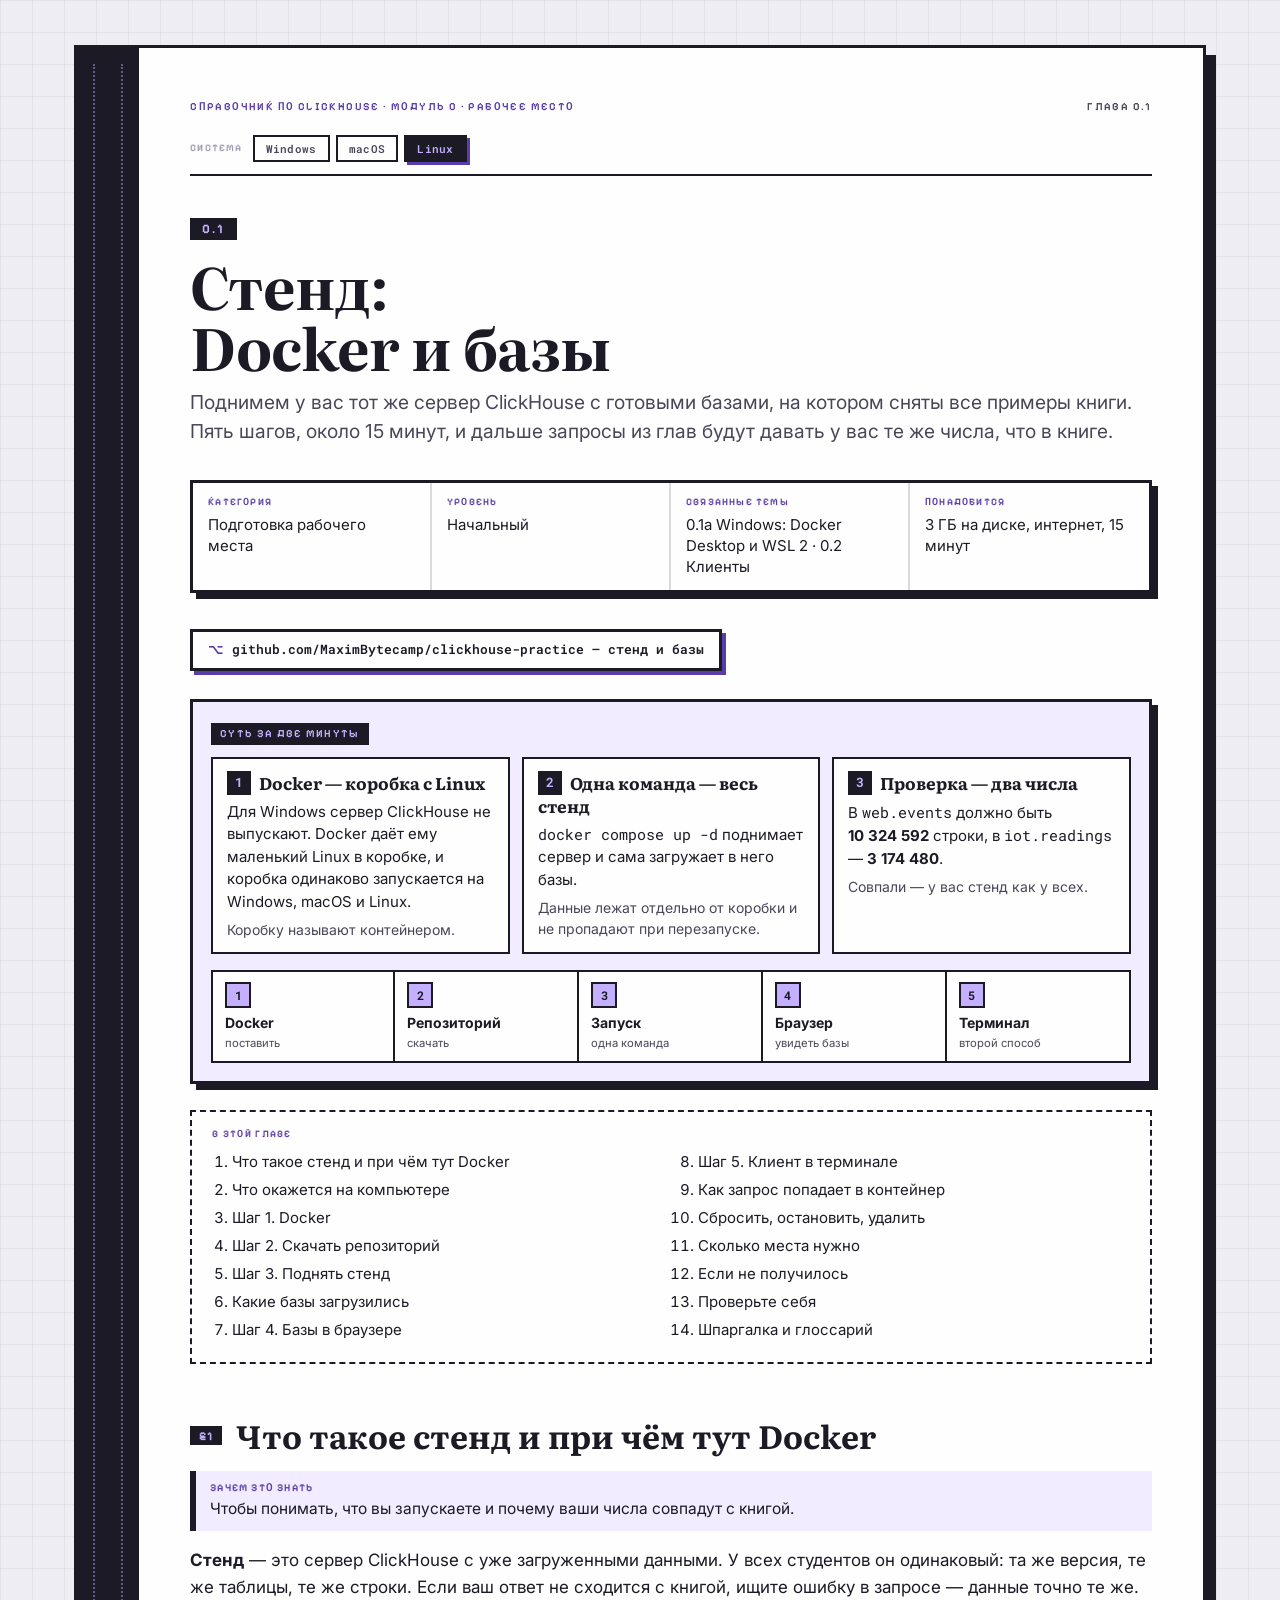
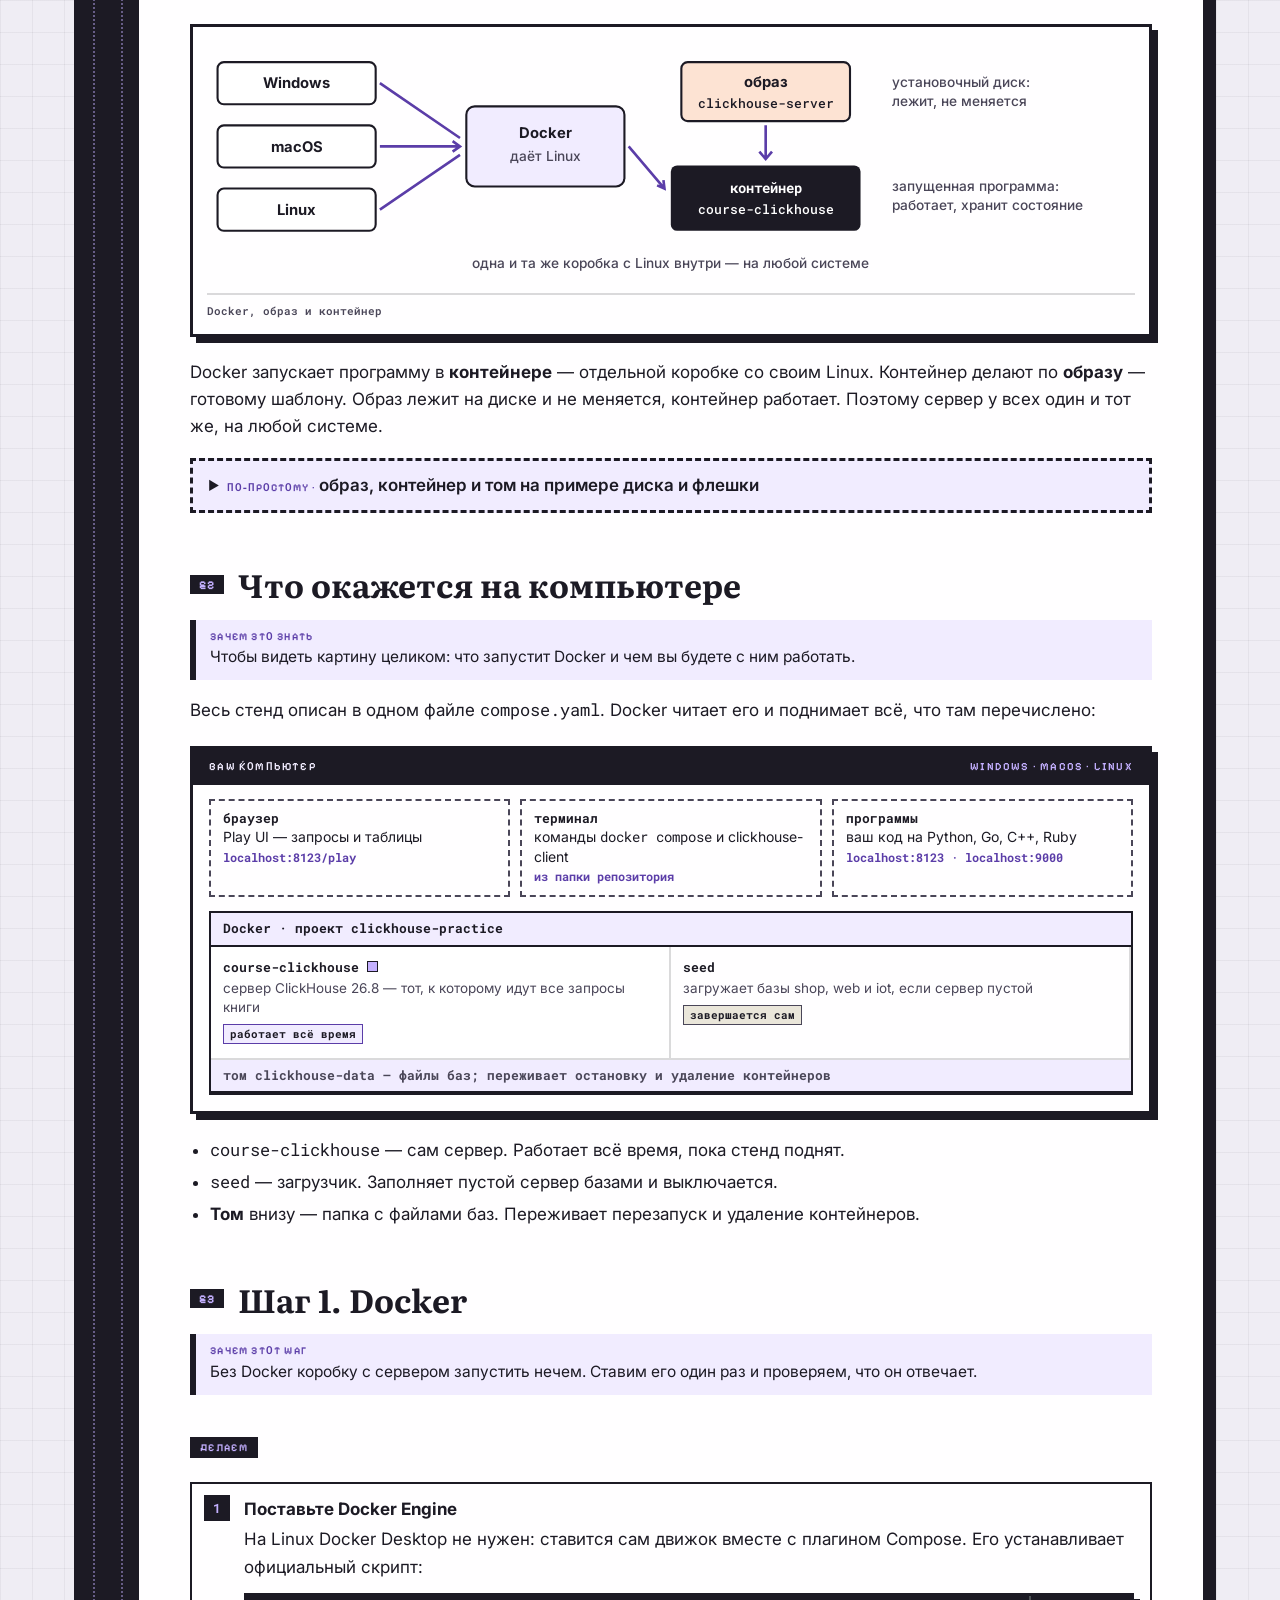
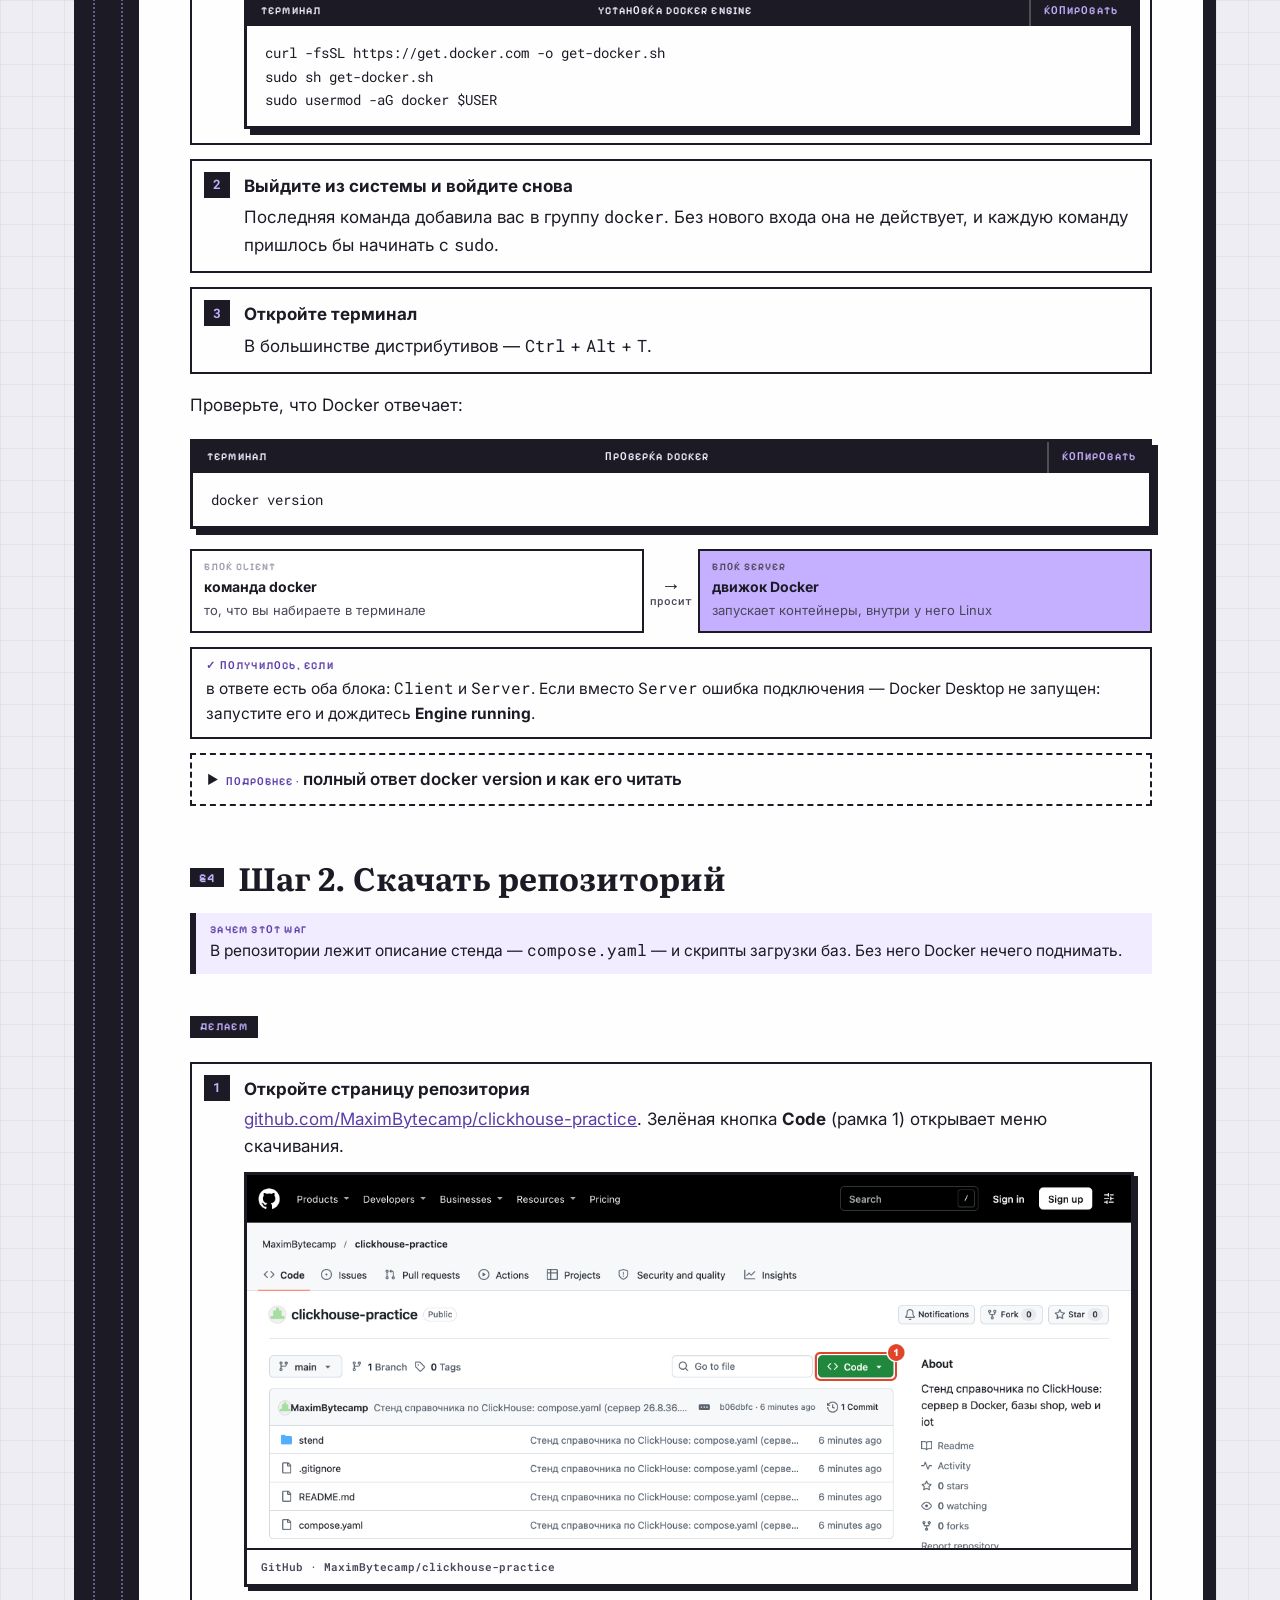
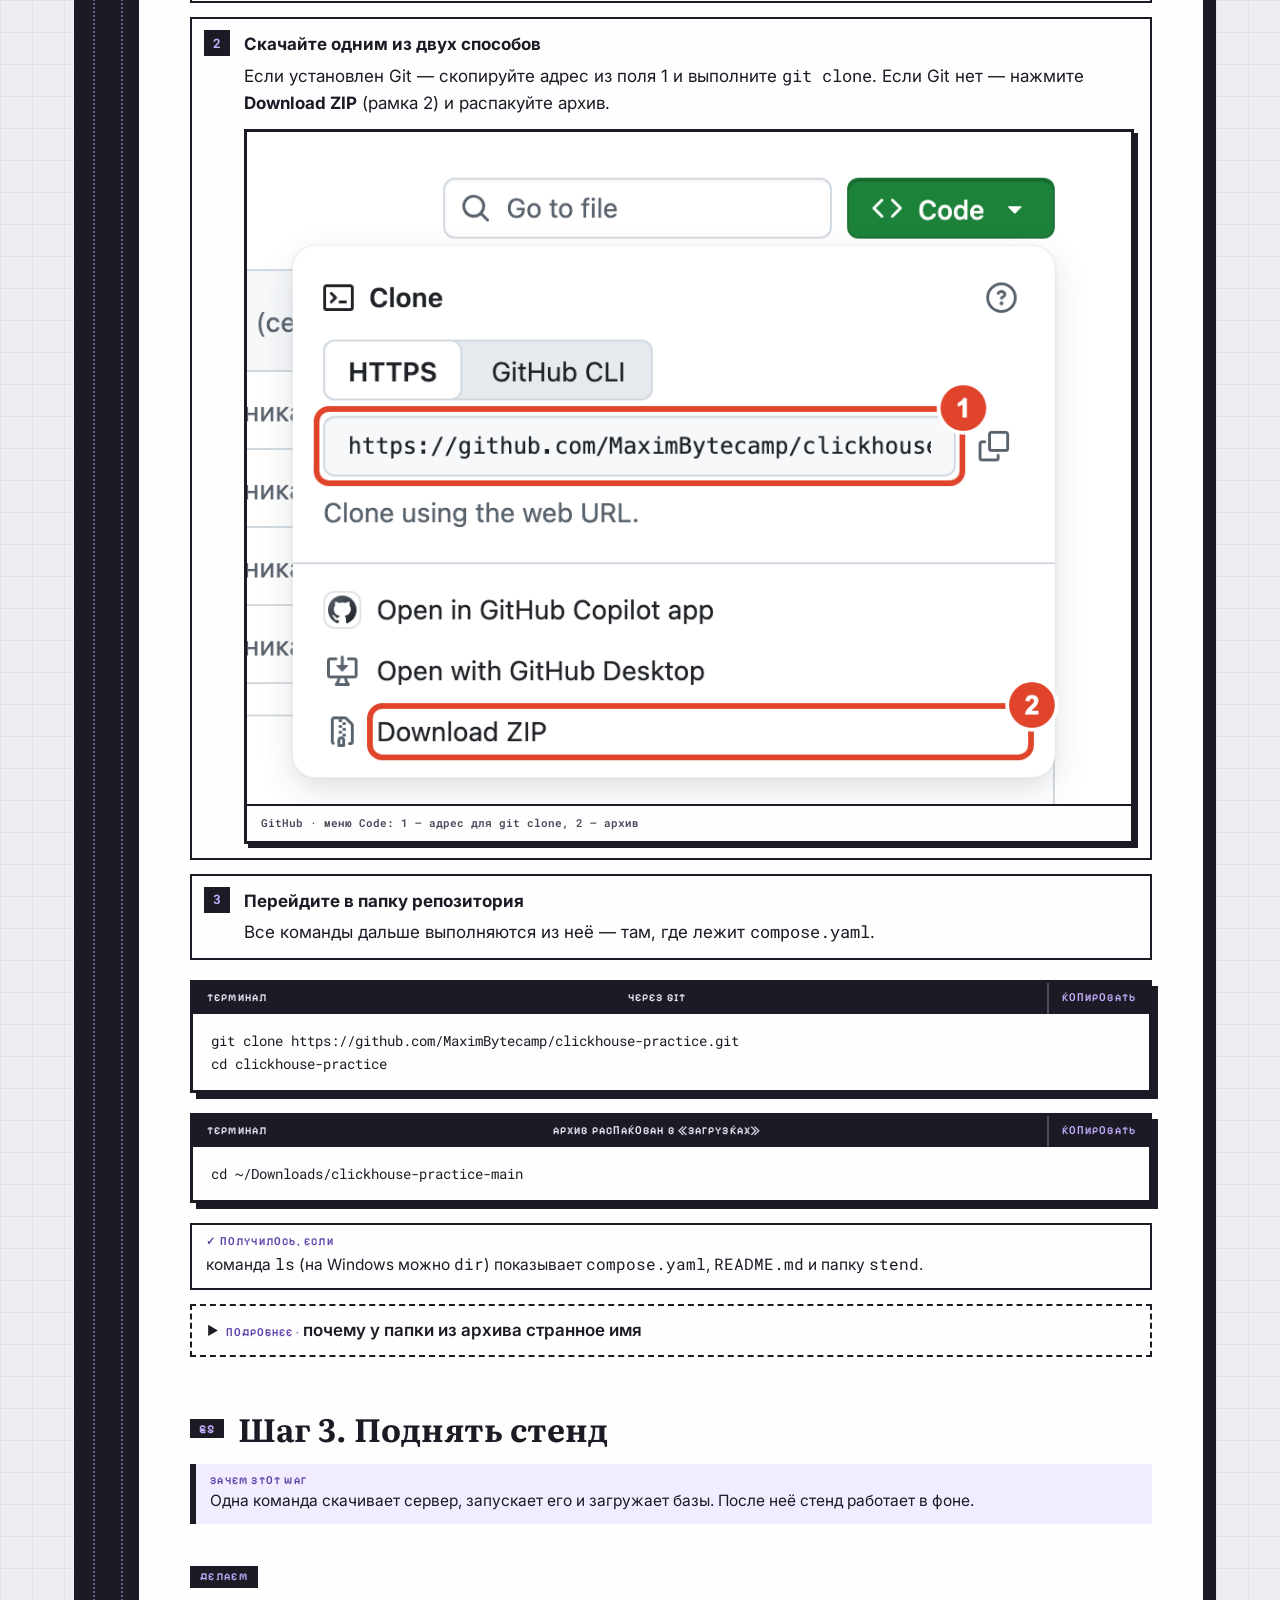
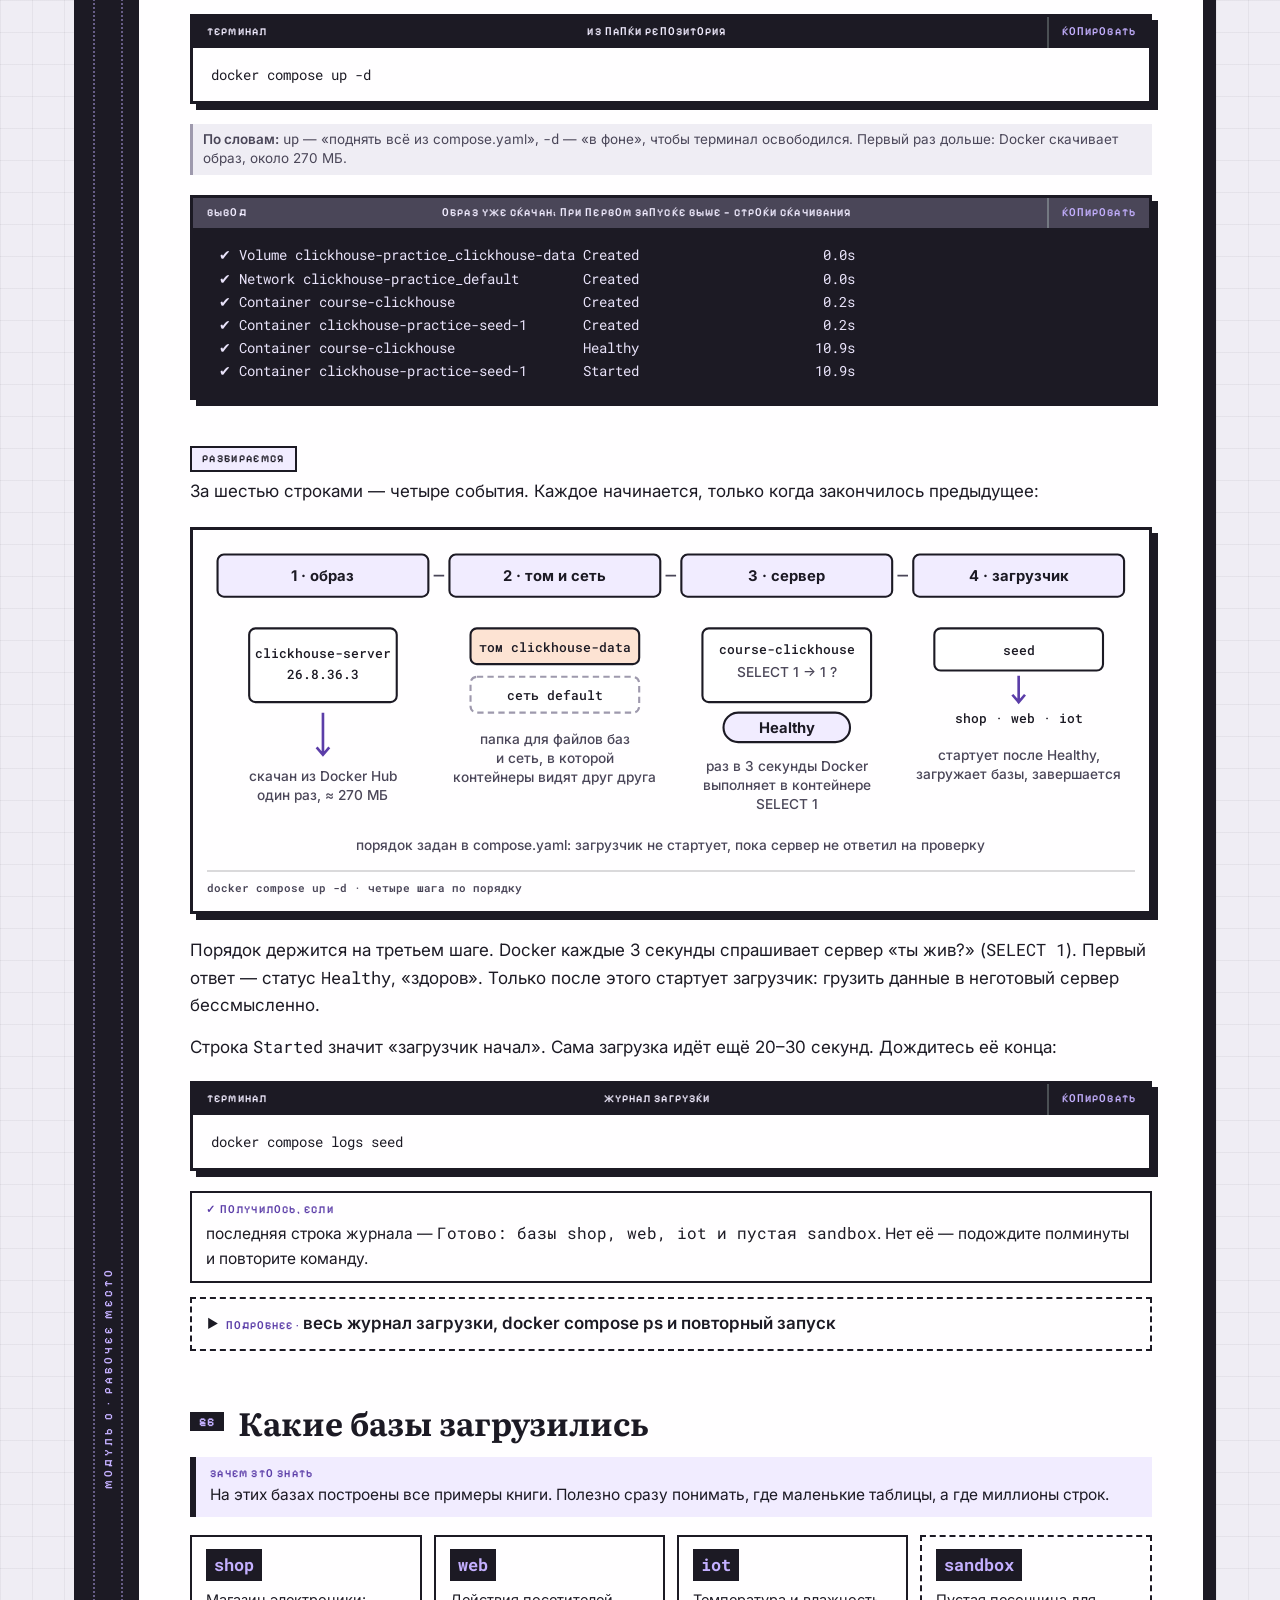
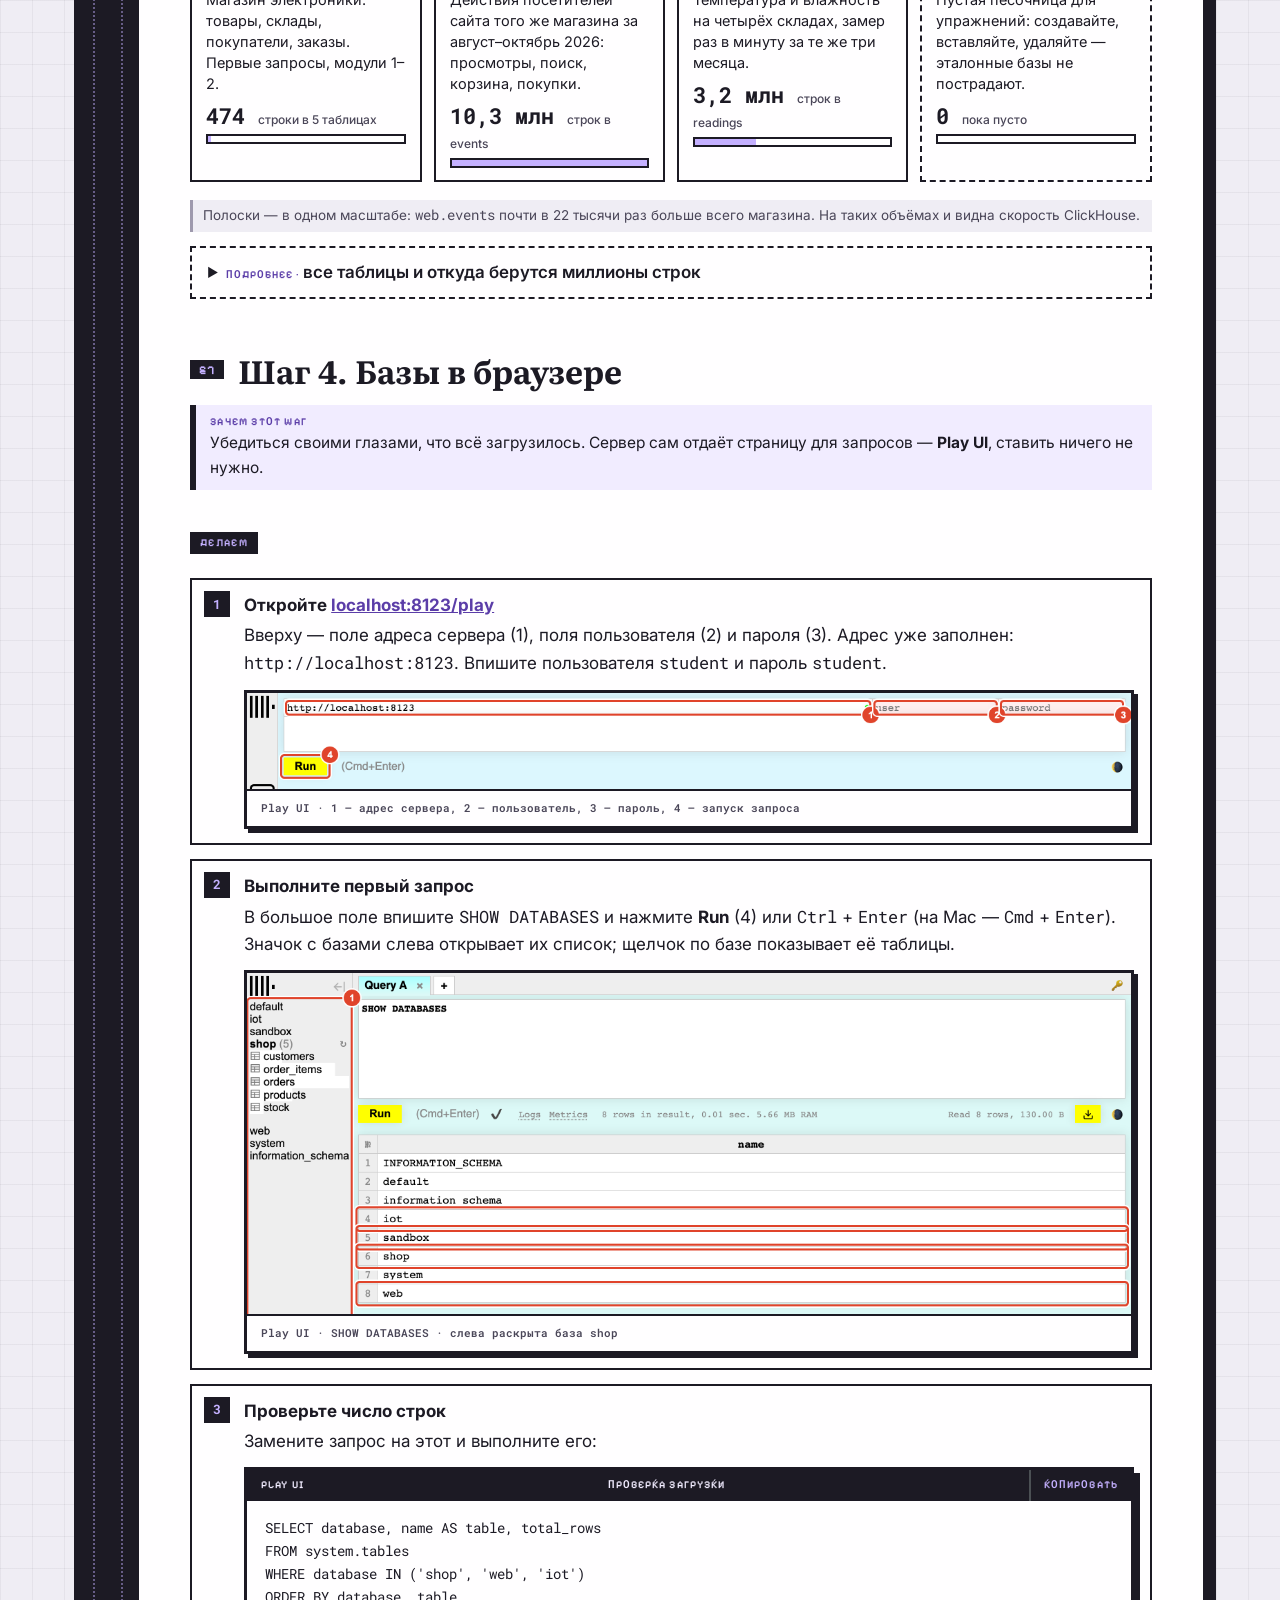
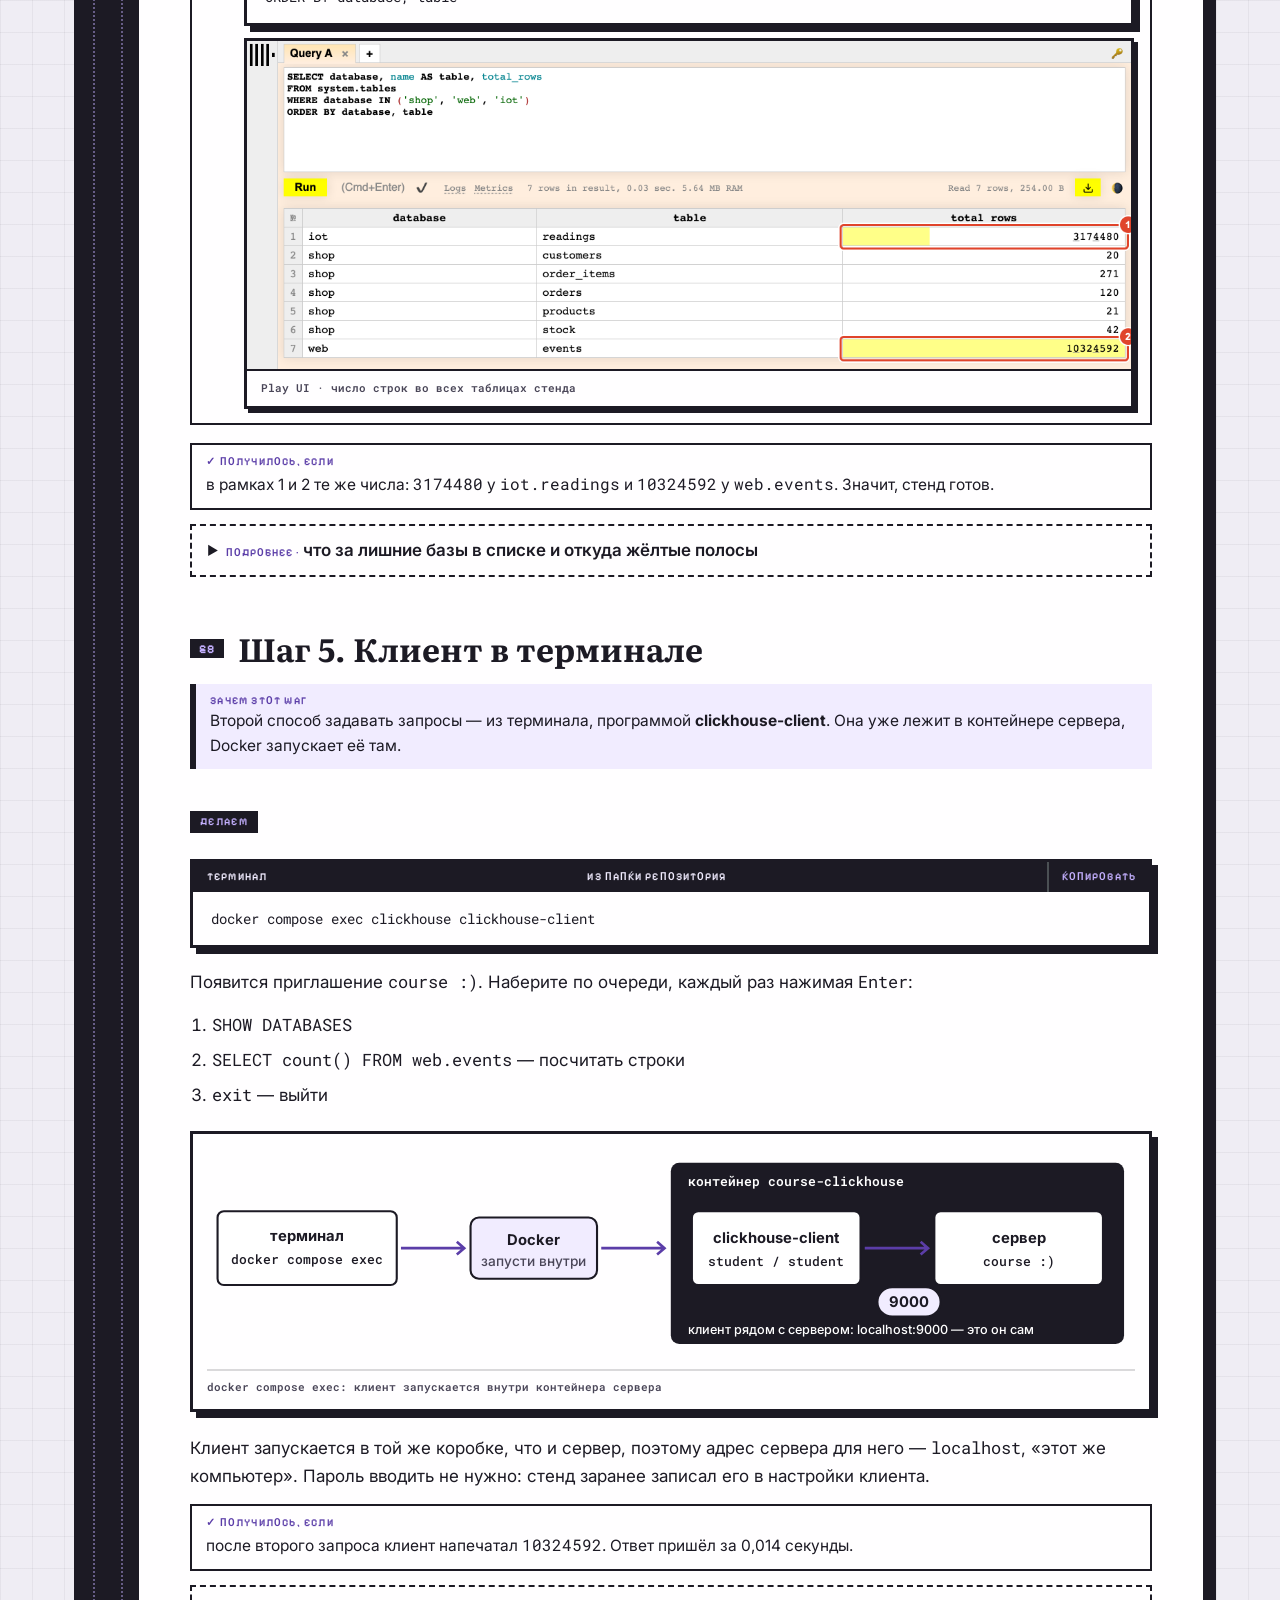
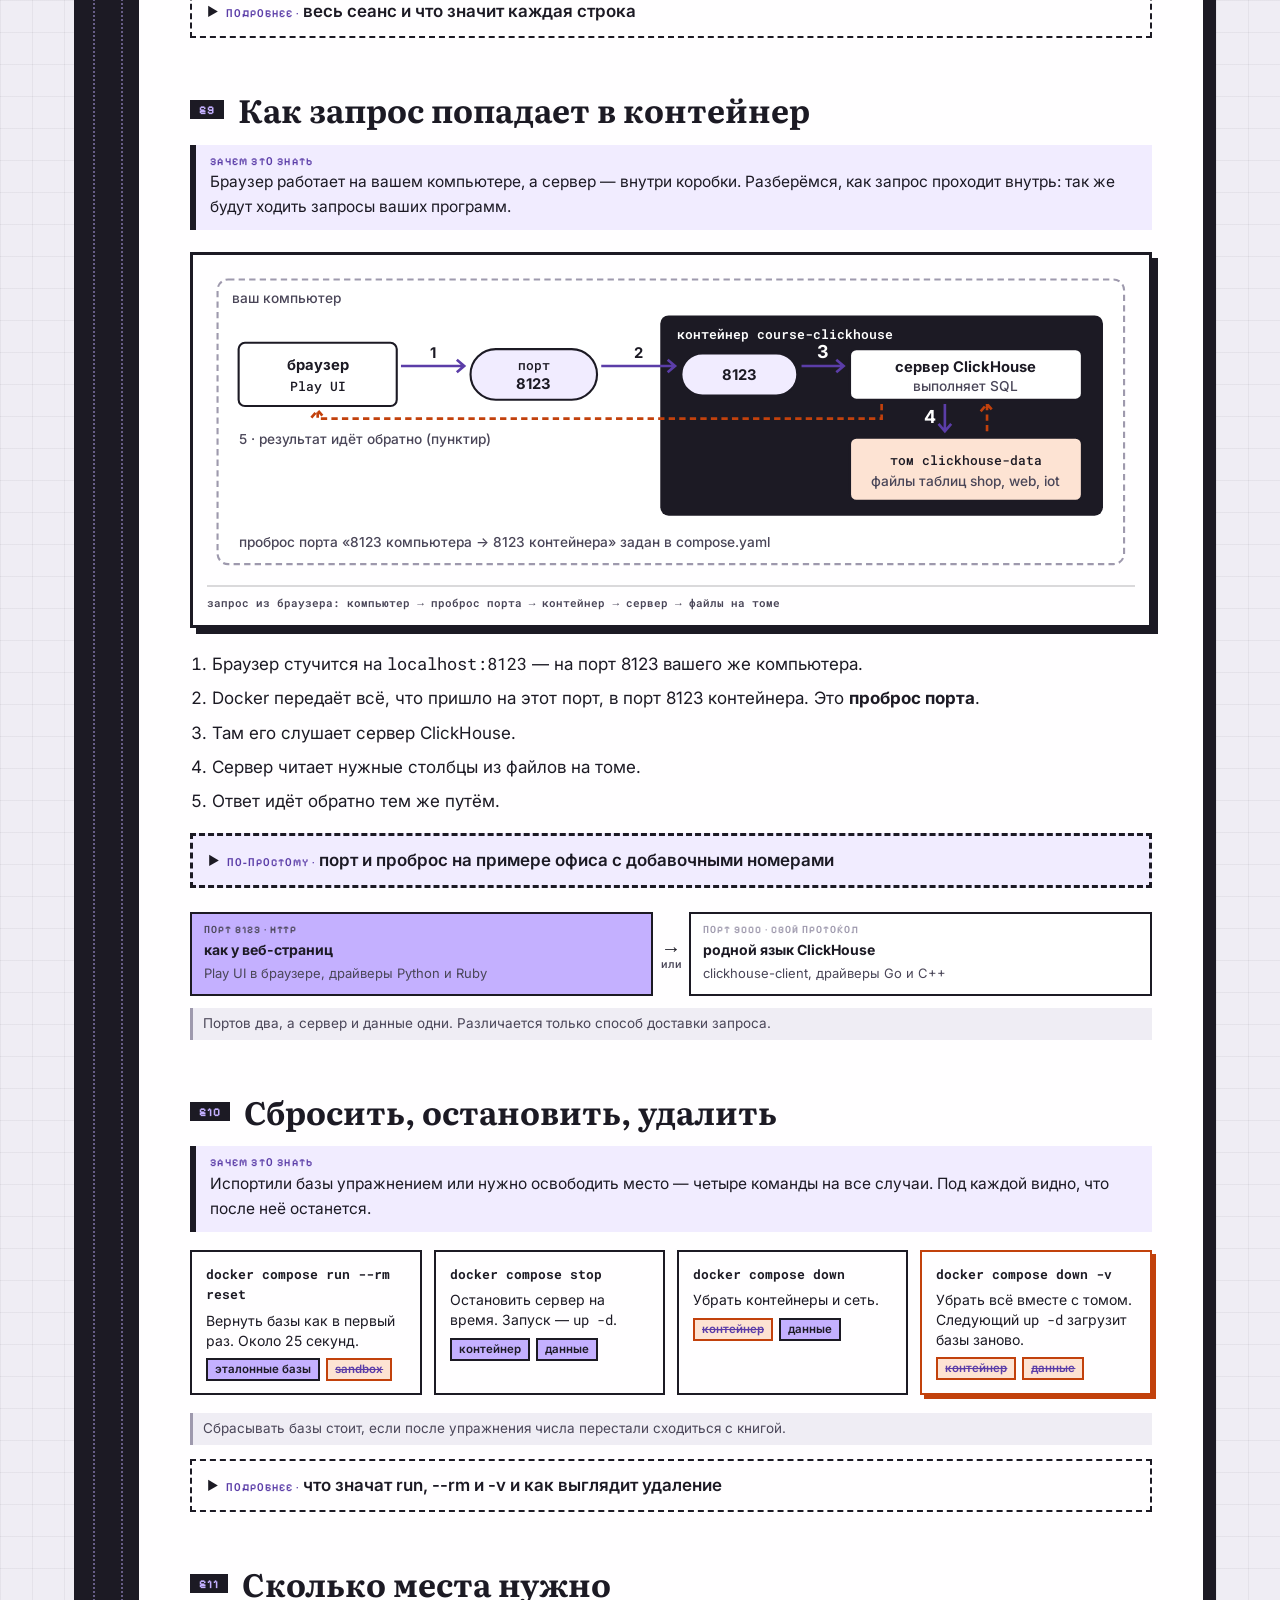
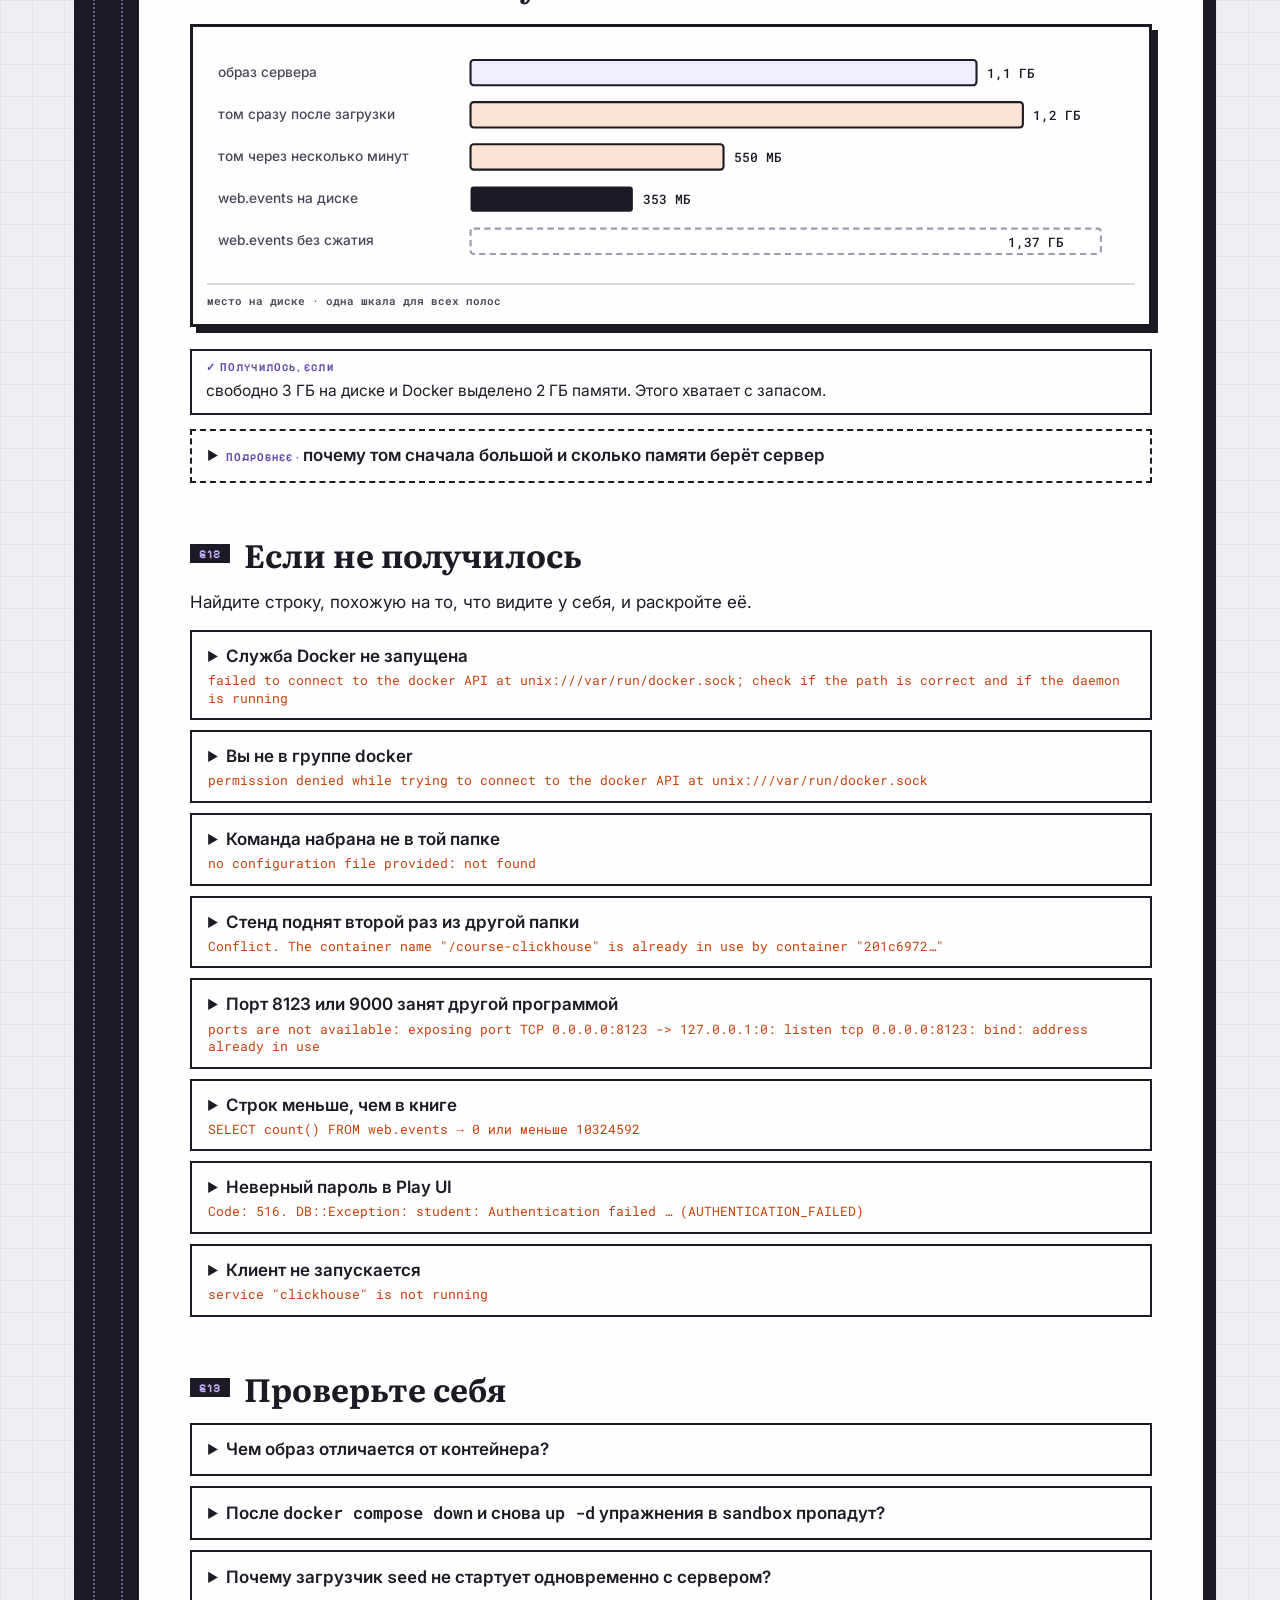
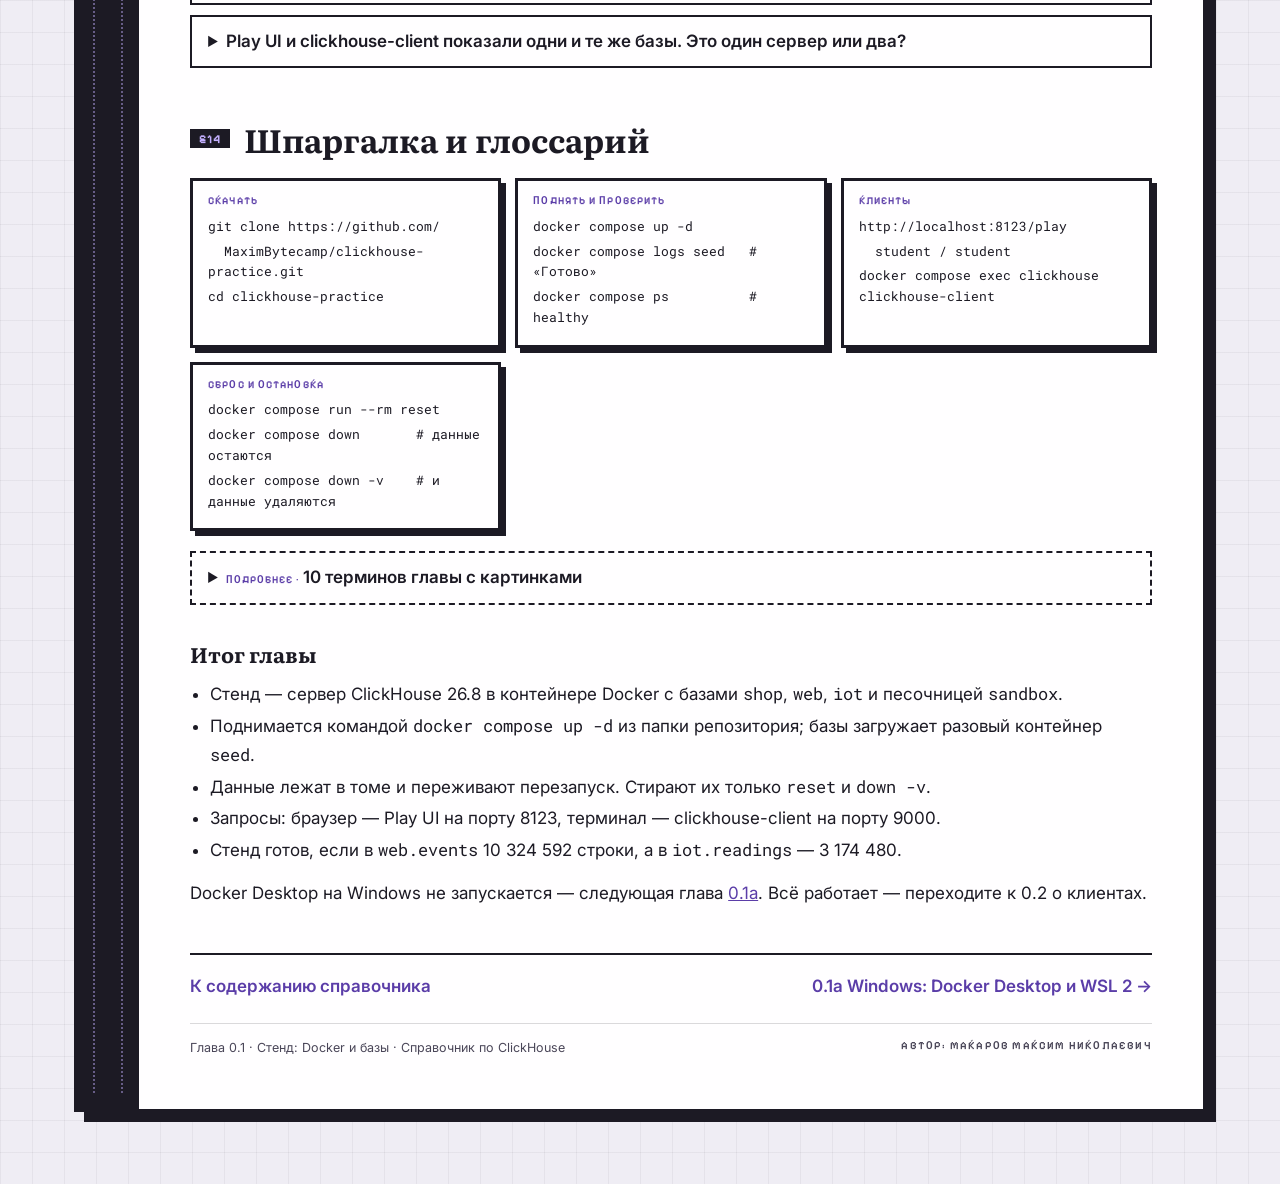
==== commit c0e3aa94: "Справочник по ClickHouse: палитра графит и фиолетово-сиреневый вместо лимонного" ====
--- a/temy/01-stend/index.html
+++ b/temy/01-stend/index.html
@@ -3,7 +3,7 @@
 <head>
   <meta charset="utf-8">
   <meta name="viewport" content="width=device-width, initial-scale=1">
-  <meta name="theme-color" content="#151515">
+  <meta name="theme-color" content="#1C1A24">
   <title>0.1 Стенд: Docker и базы · Справочник по ClickHouse</title>
   <link rel="preconnect" href="https://fonts.googleapis.com">
   <link rel="preconnect" href="https://fonts.gstatic.com" crossorigin>
--- a/styles.css
+++ b/styles.css
@@ -8,20 +8,20 @@
 
 /* ── 1. Переменные и основа ──────────────────────────────────── */
 :root {
-  /* Палитра логотипа ClickHouse: чёрные столбцы и лимонный #FAFF69.
-     Лимонный — только заливка и текст на чёрном; на светлом фоне текст тёмный. */
-  --ink: #151515;
-  --ink-soft: #46473F;
-  --ink-faint: #9C9D92;
-  --leaf: #5A5F00;
-  --leaf-bright: #FAFF69;
-  --leaf-pale: #FBFFC4;
+  /* Палитра: графит и фиолетово-сиреневый. Светлая сирень — заливка и текст
+     на чёрном; на светлом фоне акцентный текст — тёмно-фиолетовый. */
+  --ink: #1C1A24;
+  --ink-soft: #4A4658;
+  --ink-faint: #9E99AD;
+  --leaf: #5B3DA8;
+  --leaf-bright: #C4B0FF;
+  --leaf-pale: #F1ECFF;
   --clay: #C2410C;
   --clay-pale: #FDE3D3;
   --violet: #4B4F8A;
-  --paper: #EEEEE8;
-  --page: #FFFFFC;
-  --rule: rgba(21, 21, 21, .16);
+  --paper: #EFEDF4;
+  --page: #FFFEFF;
+  --rule: rgba(28, 26, 36, .16);
   --pixel: "Pixelify Sans", "Roboto Mono", monospace;
   --body: Inter, system-ui, -apple-system, sans-serif;
   --display: Literata, "PT Serif", Georgia, "Times New Roman", serif;
@@ -39,8 +39,8 @@
   line-height: 1.6;
   /* Фон-«миллиметровка»: намёк на разлинованную тетрадь, а не на экран. */
   background-image:
-    linear-gradient(rgba(21, 21, 21, .05) 1px, transparent 1px),
-    linear-gradient(90deg, rgba(21, 21, 21, .05) 1px, transparent 1px);
+    linear-gradient(rgba(28, 26, 36, .05) 1px, transparent 1px),
+    linear-gradient(90deg, rgba(28, 26, 36, .05) 1px, transparent 1px);
   background-size: 32px 32px;
   -webkit-font-smoothing: antialiased;
 }
@@ -95,7 +95,7 @@
 .spine::before, .spine::after {
   content: "";
   position: absolute; top: 16px; bottom: 16px;
-  border-left: 2px dotted rgba(250, 255, 105, .45);
+  border-left: 2px dotted rgba(196, 176, 255, .45);
 }
 .spine::before { left: 16px; }
 .spine::after { right: 16px; }
@@ -186,7 +186,7 @@
   font: 600 10.5px/1.4 var(--pixel); letter-spacing: 1.1px; text-transform: uppercase;
 }
 figure.code pre { margin: 0; padding: 15px 18px; overflow-x: auto; font: 400 14px/1.65 var(--mono); }
-figure.code--out pre { background: #151515; color: #F1F3D0; }
+figure.code--out pre { background: #1C1A24; color: #E9E3FA; }
 figure.code--out figcaption { background: var(--ink-soft); }
 
 /* Кнопка копирования: подставляется скриптом в подпись блока кода.
@@ -399,7 +399,7 @@
 .shot img { display: block; width: 100%; height: auto; background: #fff; cursor: zoom-in; }
 .shot figcaption { padding: 9px 14px; border-top: 2px solid var(--ink); font: 600 11px/1.5 var(--mono); color: var(--ink-soft); }
 
-.lightbox { position: fixed; inset: 0; z-index: 90; display: none; place-items: center; padding: clamp(14px, 3vw, 42px); background: rgba(21, 21, 21, .9); cursor: zoom-out; }
+.lightbox { position: fixed; inset: 0; z-index: 90; display: none; place-items: center; padding: clamp(14px, 3vw, 42px); background: rgba(28, 26, 36, .9); cursor: zoom-out; }
 .lightbox.is-open { display: grid; }
 .lightbox figure { margin: 0; max-width: 100%; max-height: 100%; border: 3px solid var(--page); background: var(--page); }
 .lightbox img { display: block; max-width: 100%; max-height: 86vh; width: auto; }
@@ -515,7 +515,7 @@
 .chips i small { font: 400 10.5px/1.2 var(--mono); color: var(--ink-soft); }
 .chips i.out { opacity: .35; text-decoration: line-through; }
 .chips i.hl { outline: 3px solid var(--ink); outline-offset: 1px; }
-.k0 { background: #FBFFC4 !important; } .k1 { background: #E4DDF5 !important; } .k2 { background: #F7E2D4 !important; }
+.k0 { background: #F1ECFF !important; } .k1 { background: #E4DDF5 !important; } .k2 { background: #F7E2D4 !important; }
 .k3 { background: #D6E8F7 !important; } .k4 { background: #F3EBC2 !important; } .k5 { background: #EADBD0 !important; }
 .sorter__arrow { margin: 10px 0; font: 700 12.5px/1.3 var(--mono); color: var(--leaf); }
 .bins { display: grid; grid-template-columns: repeat(auto-fit, minmax(170px, 1fr)); gap: 10px; }
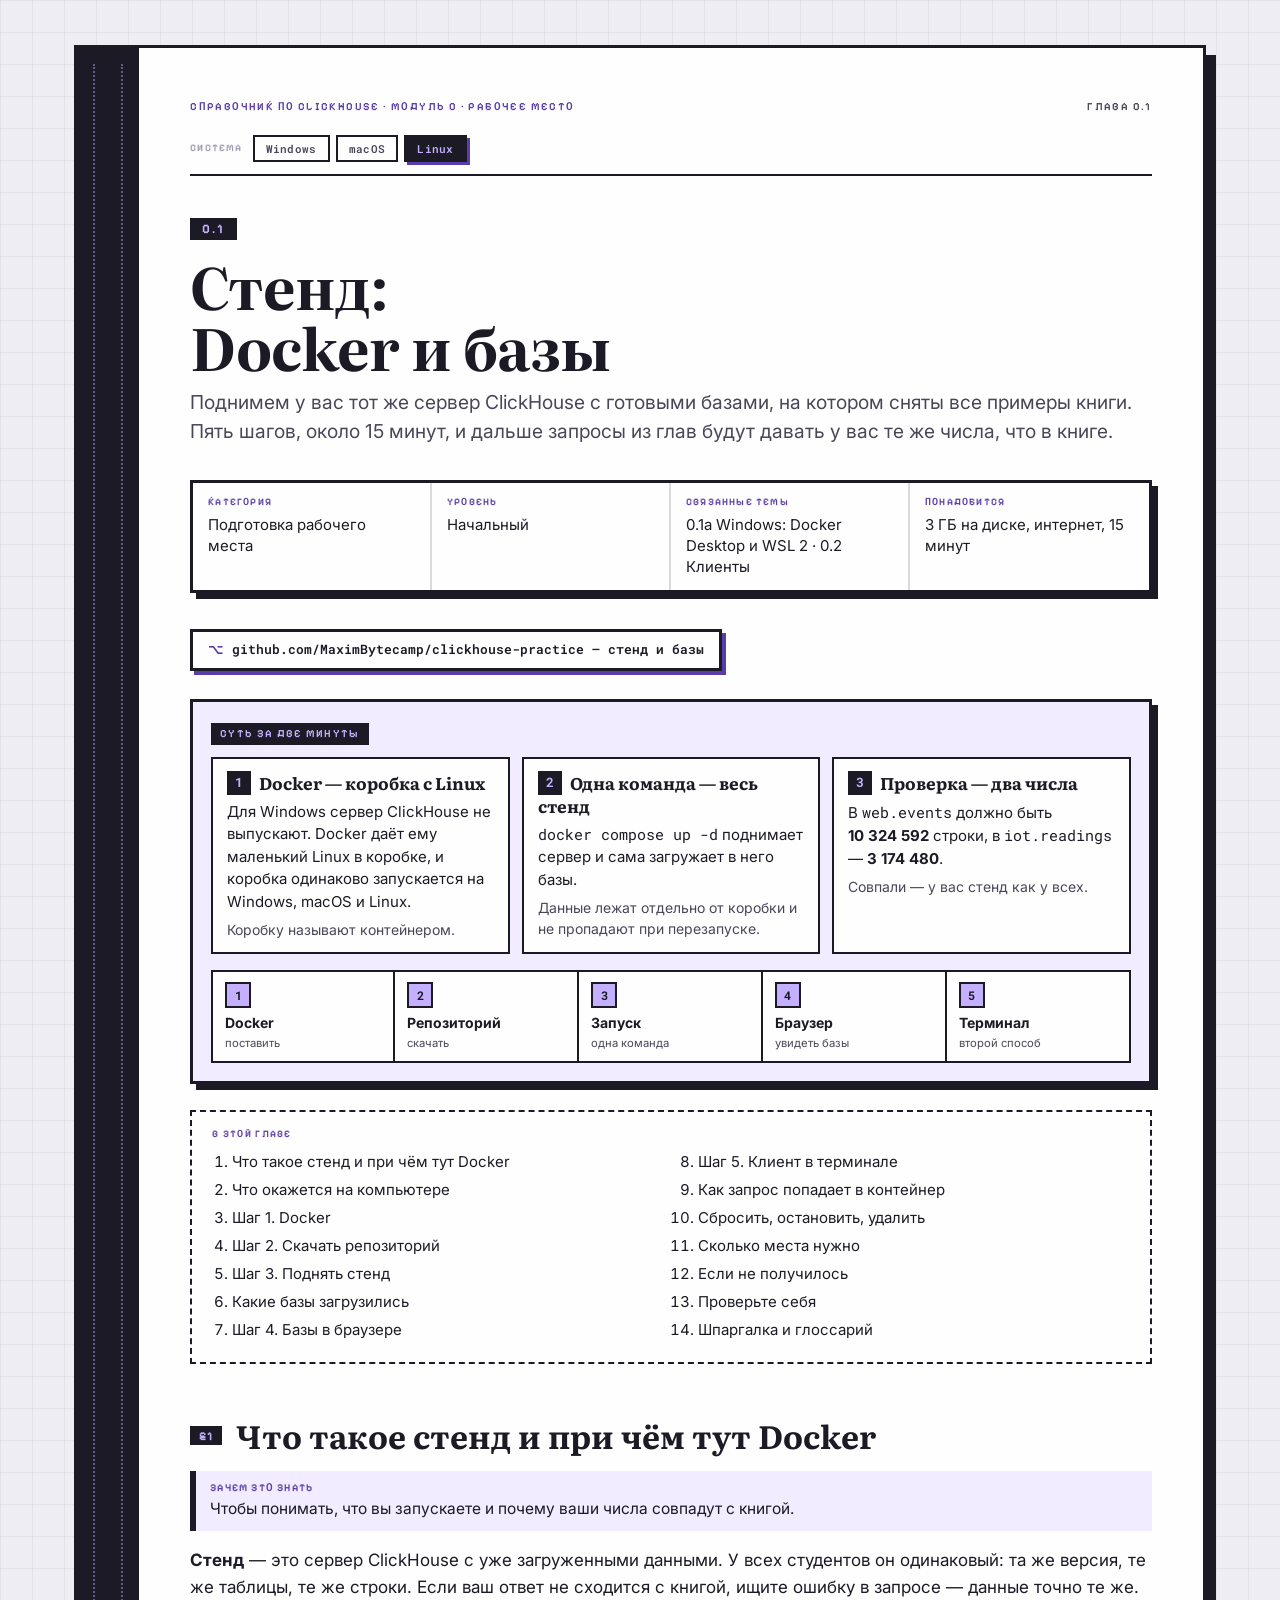
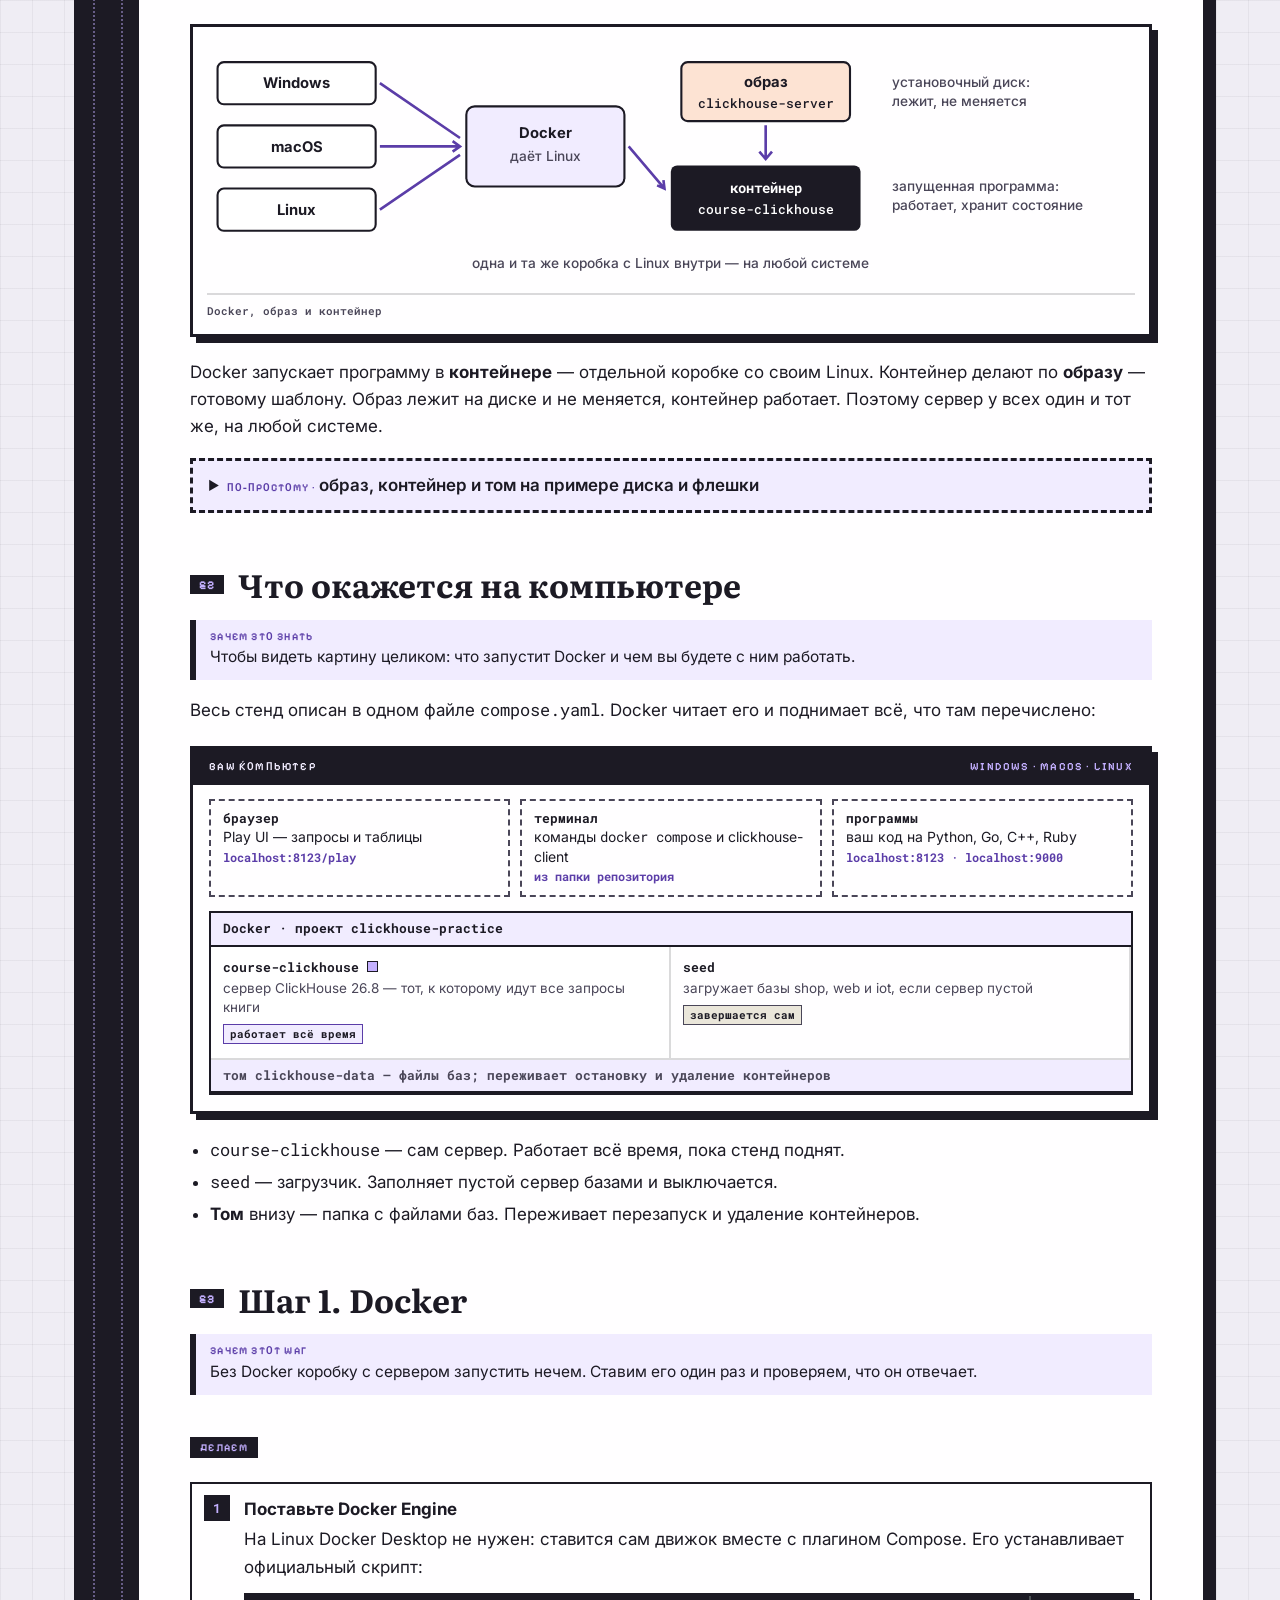
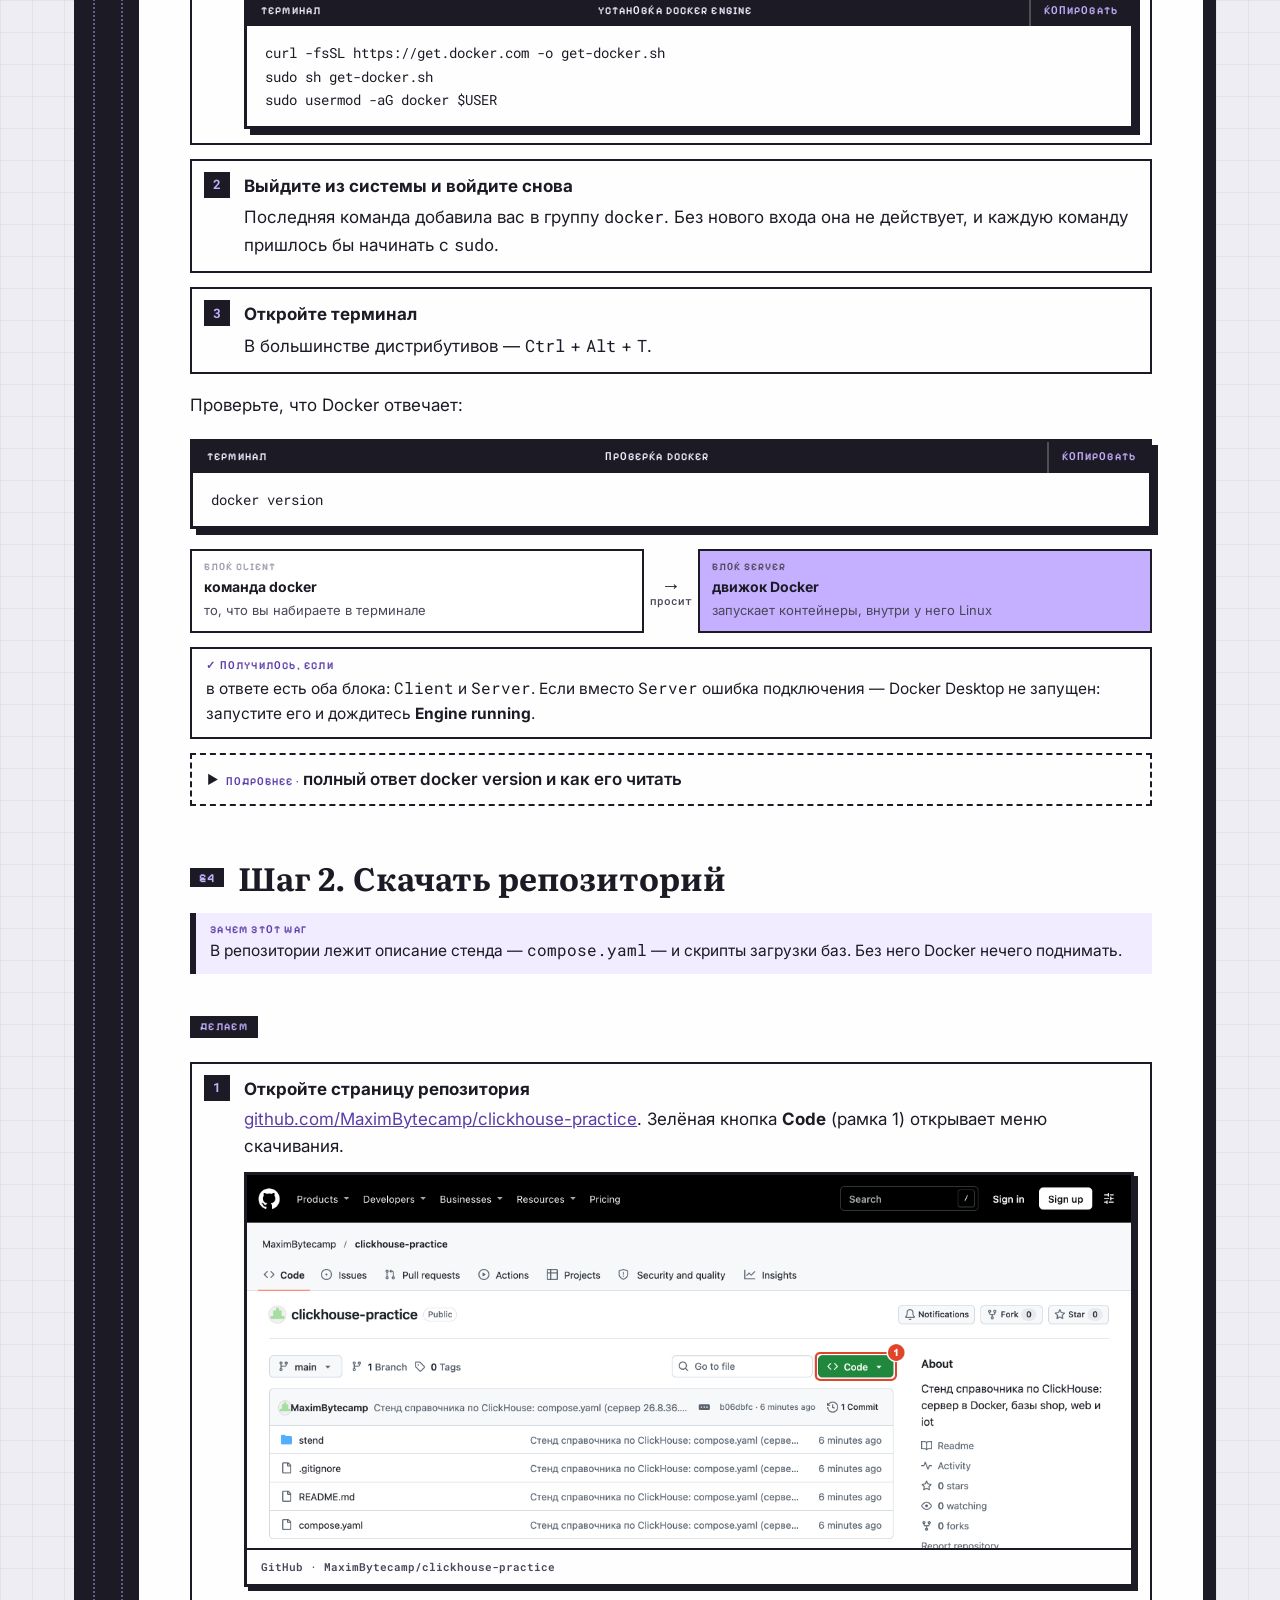
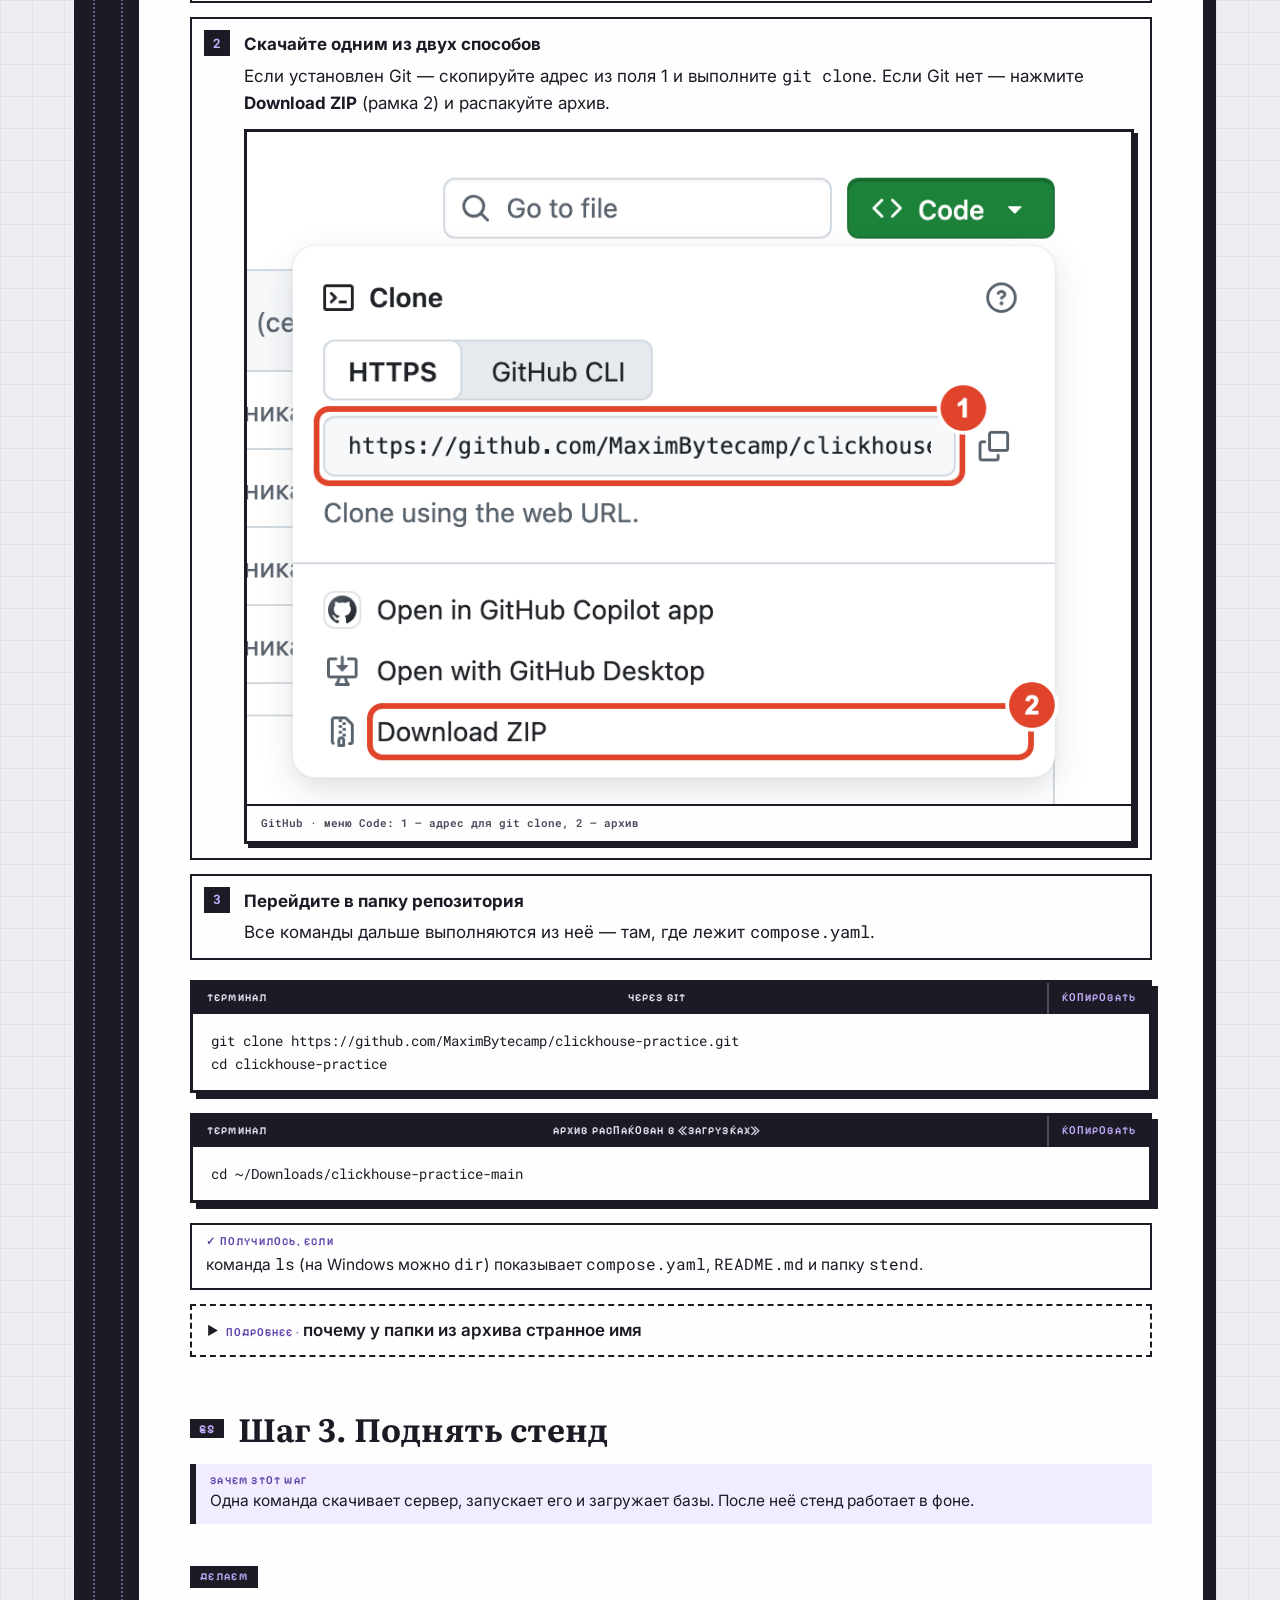
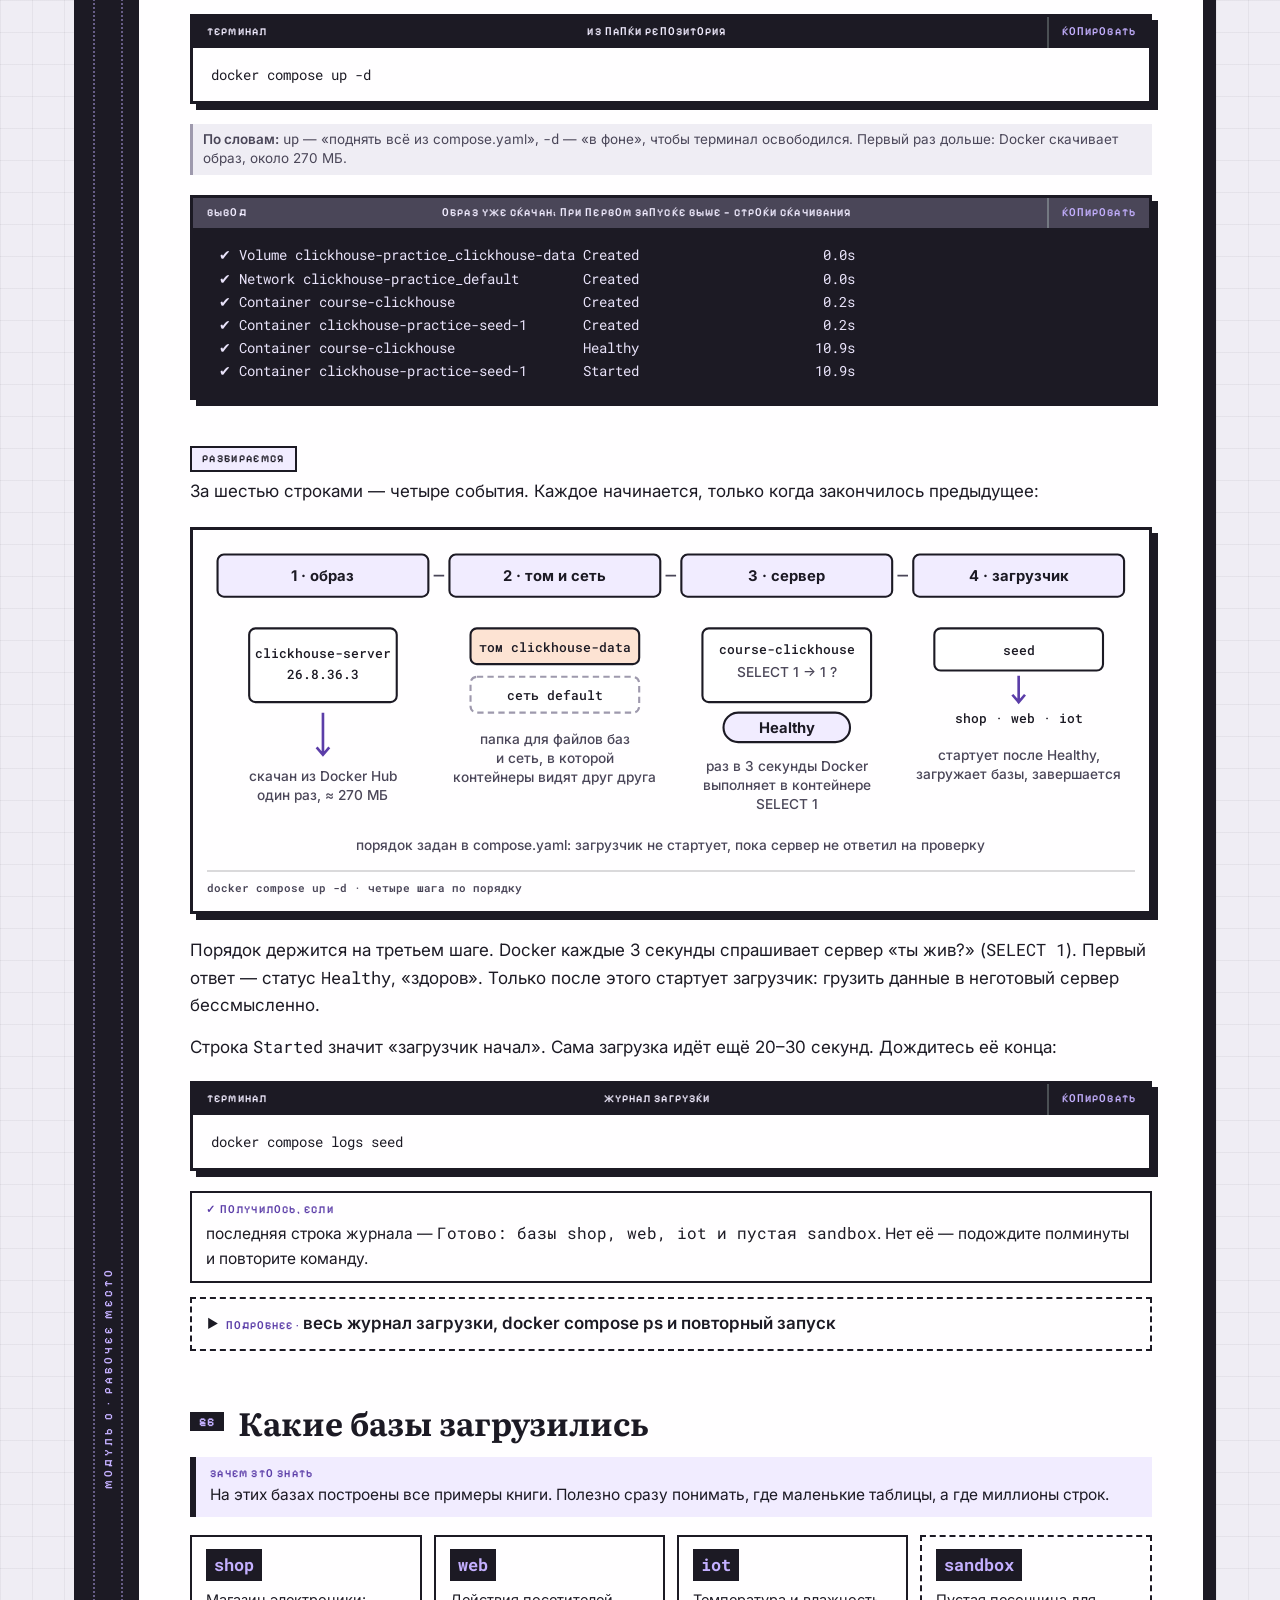
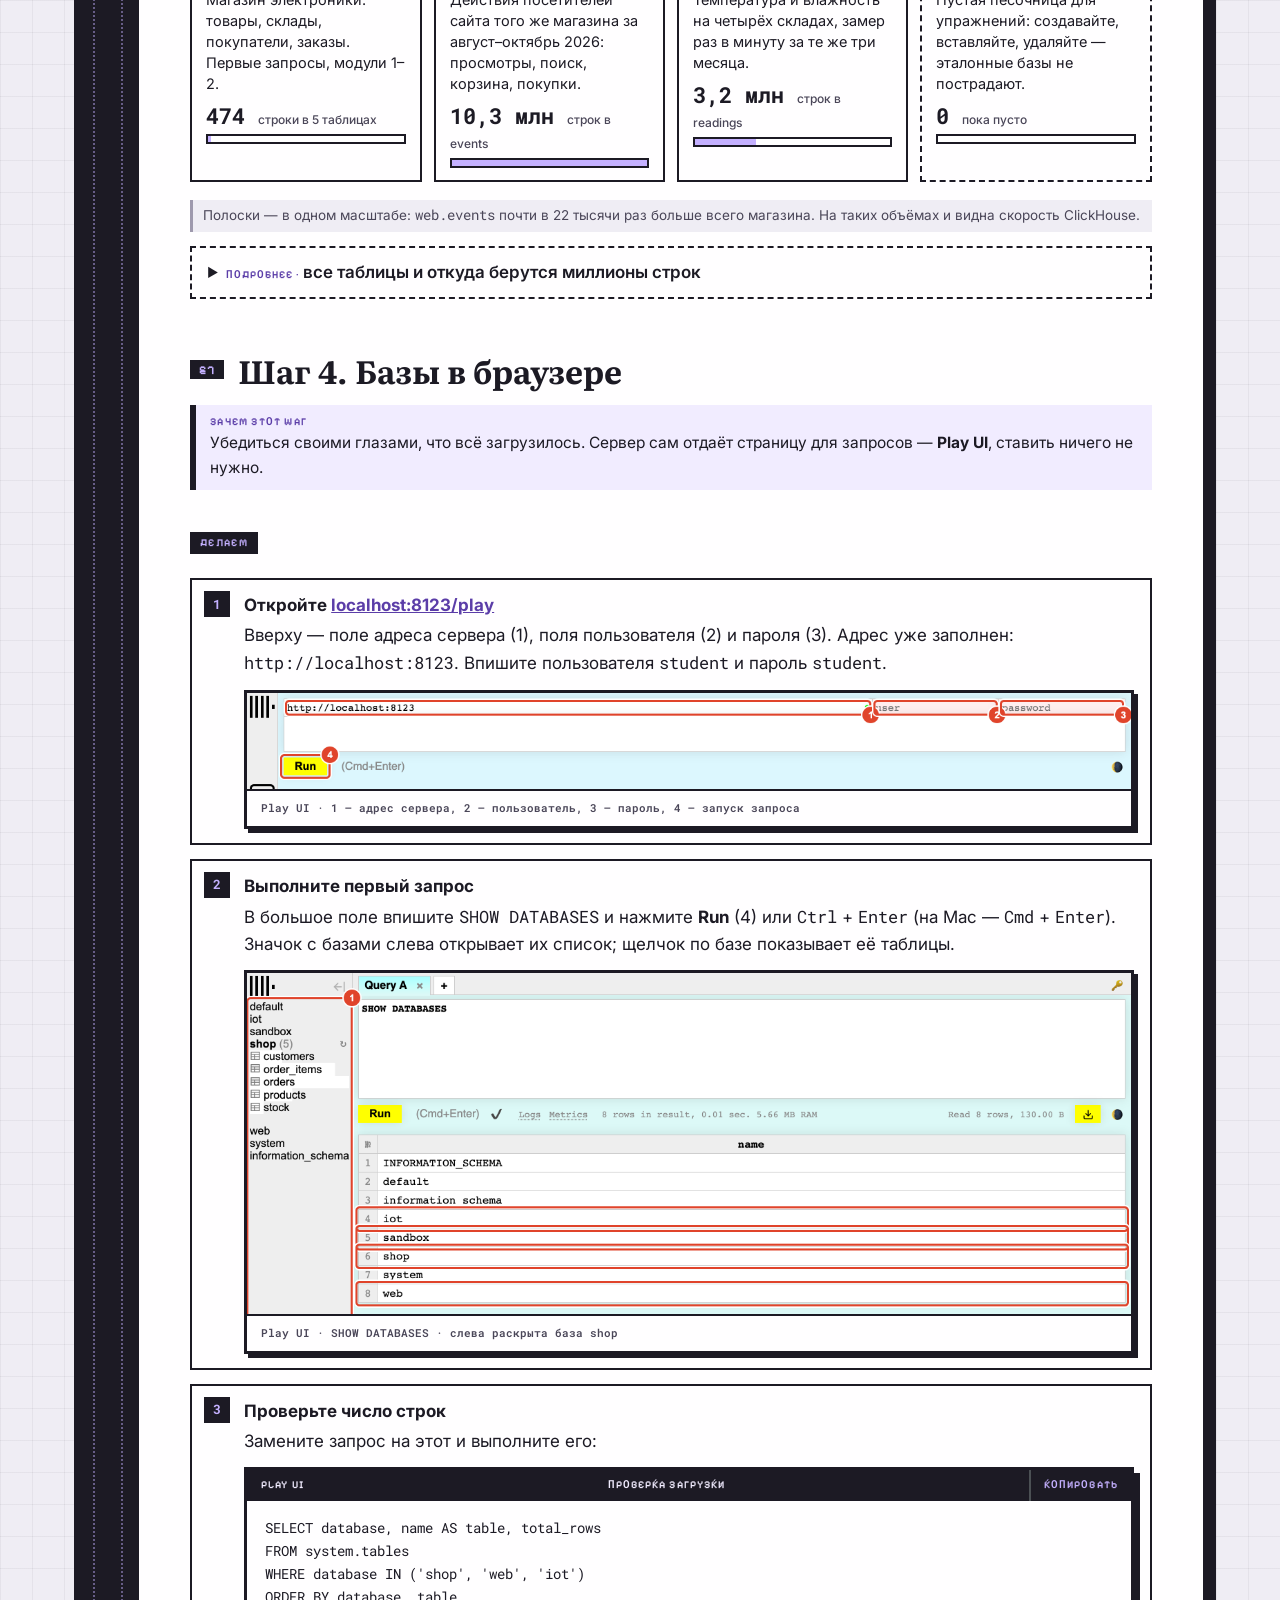
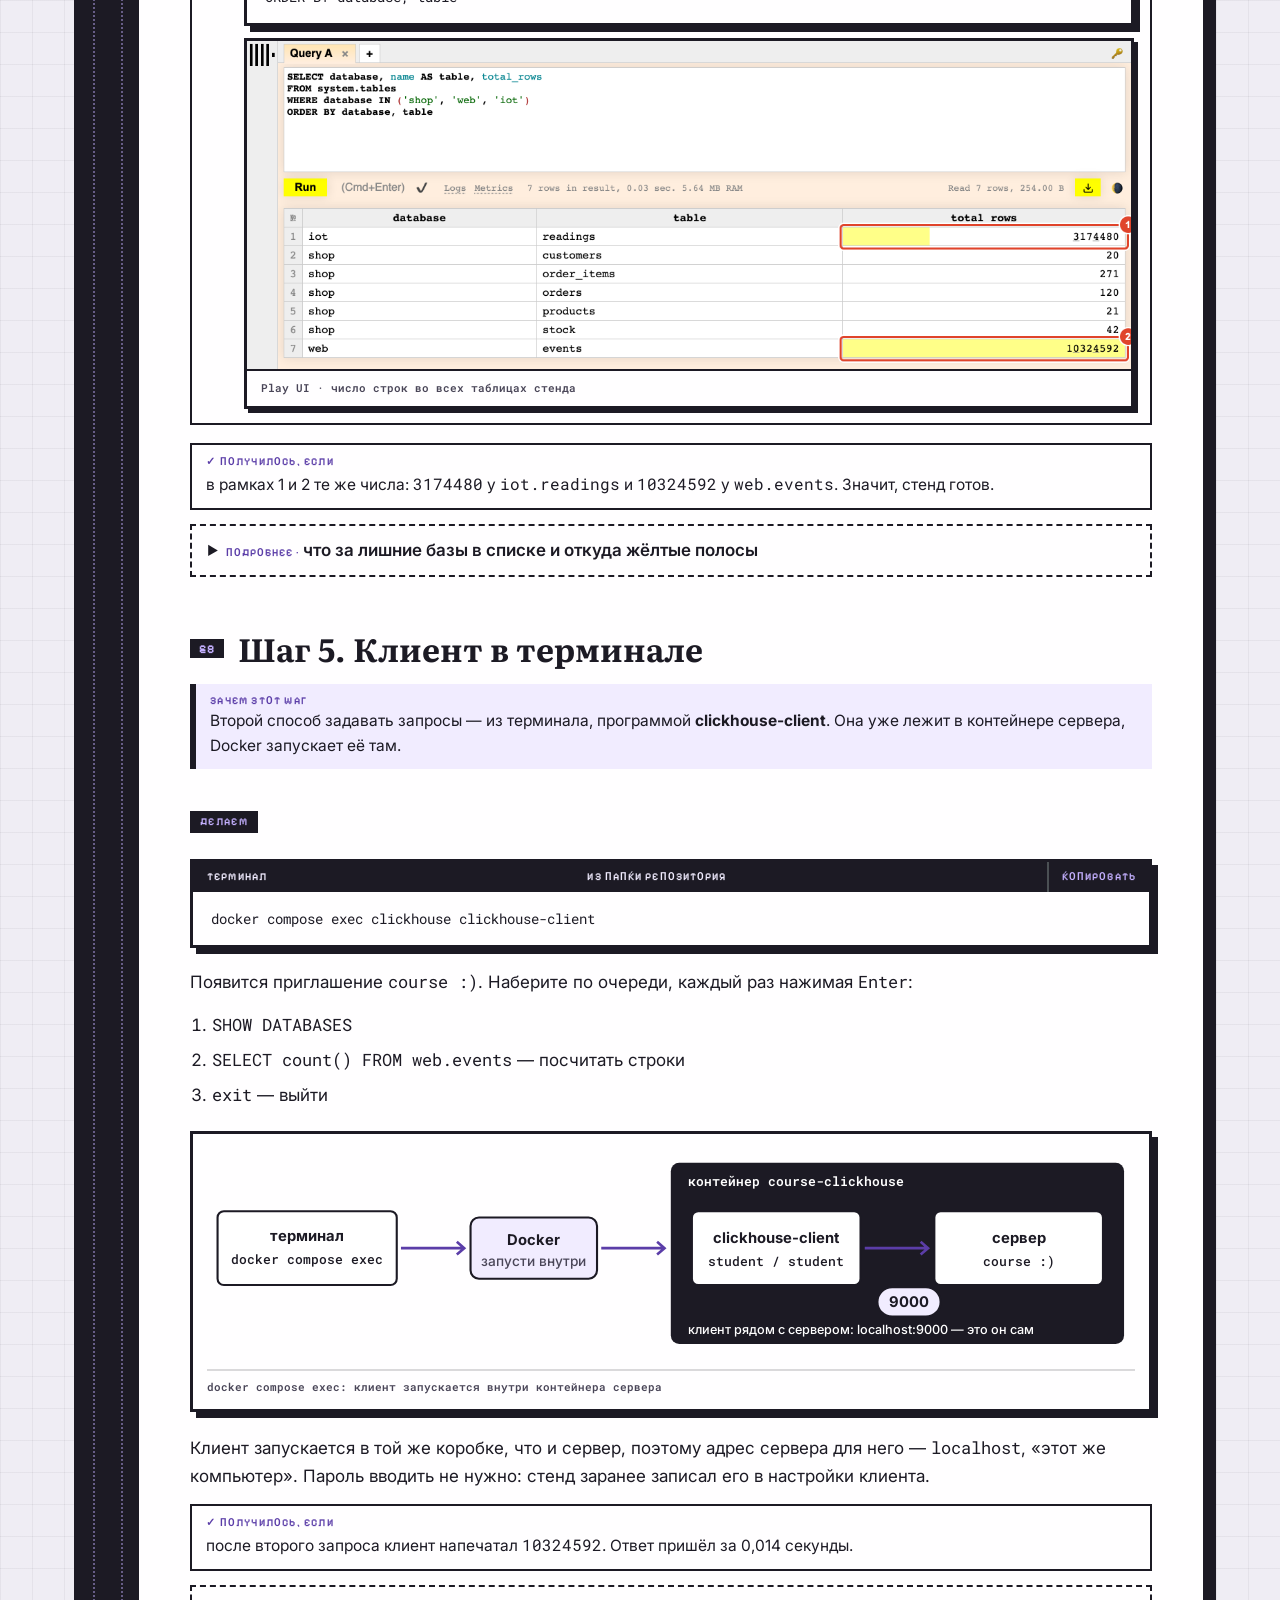
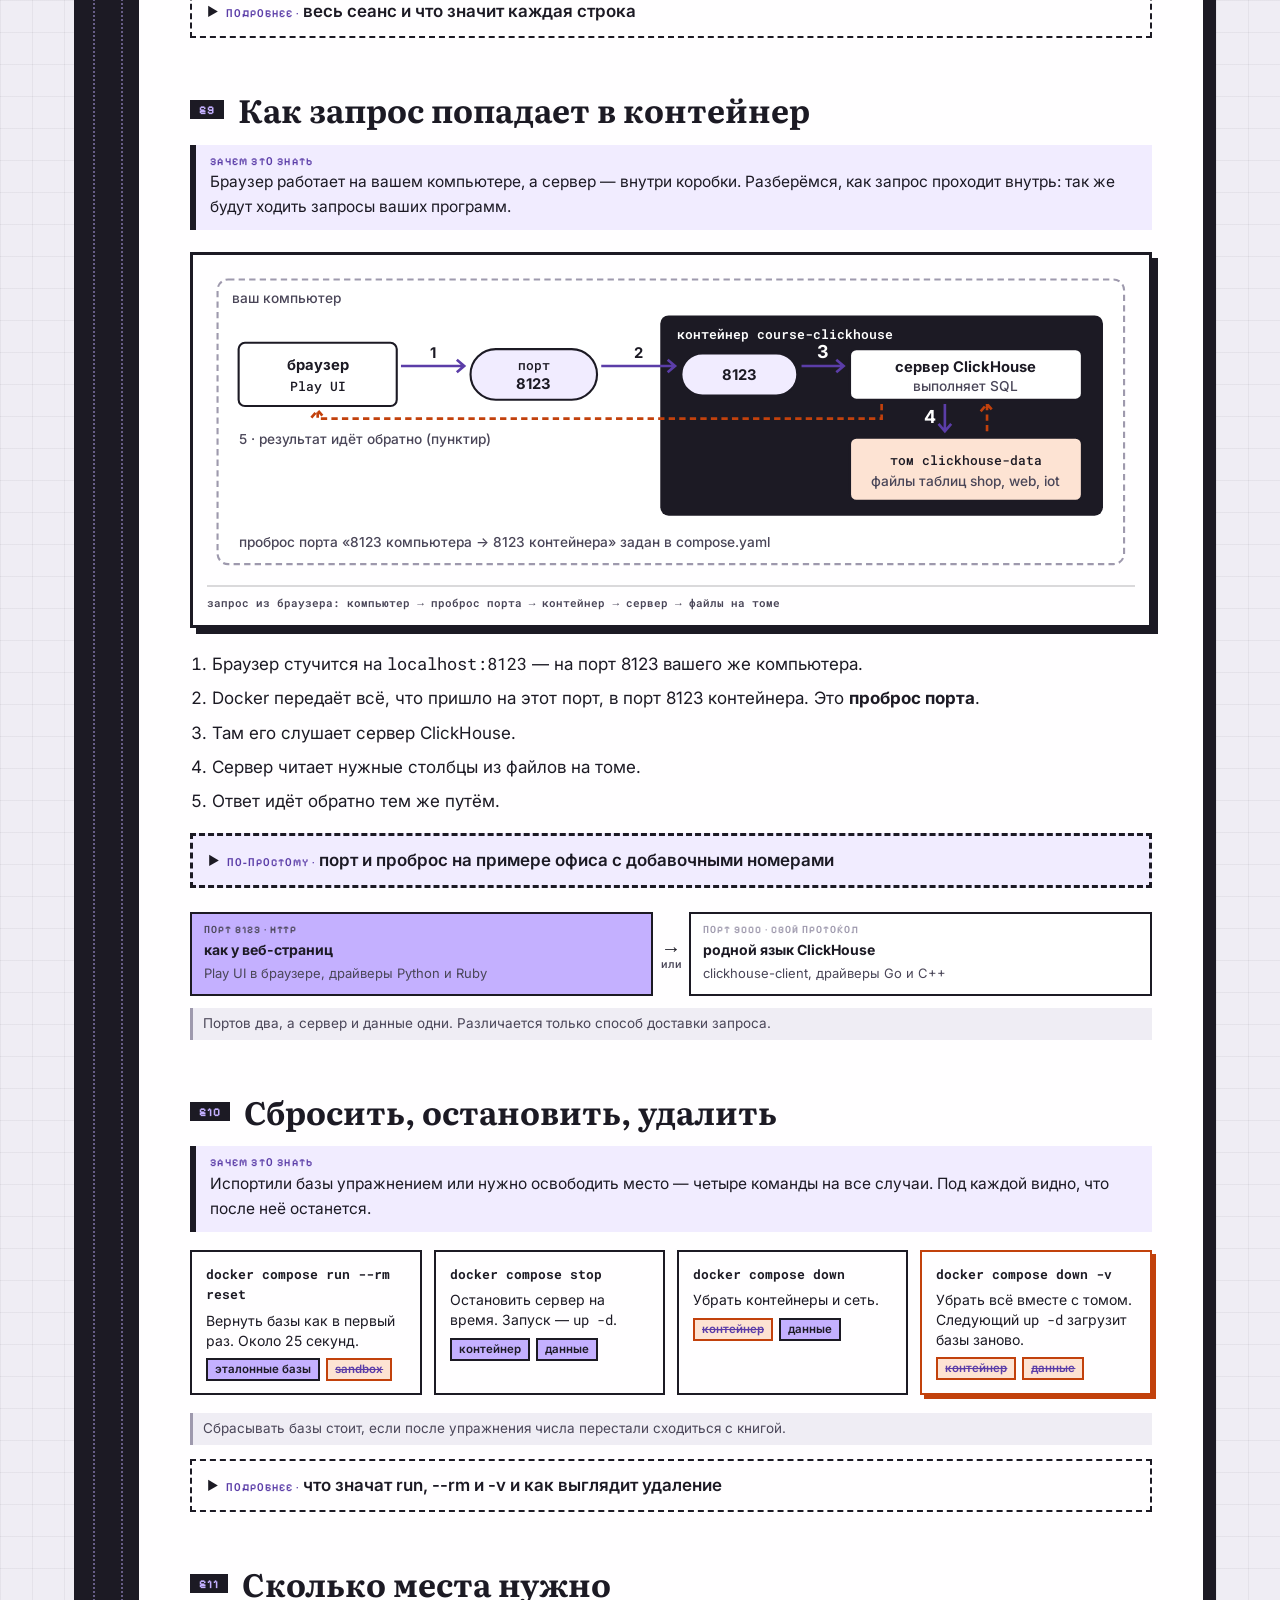
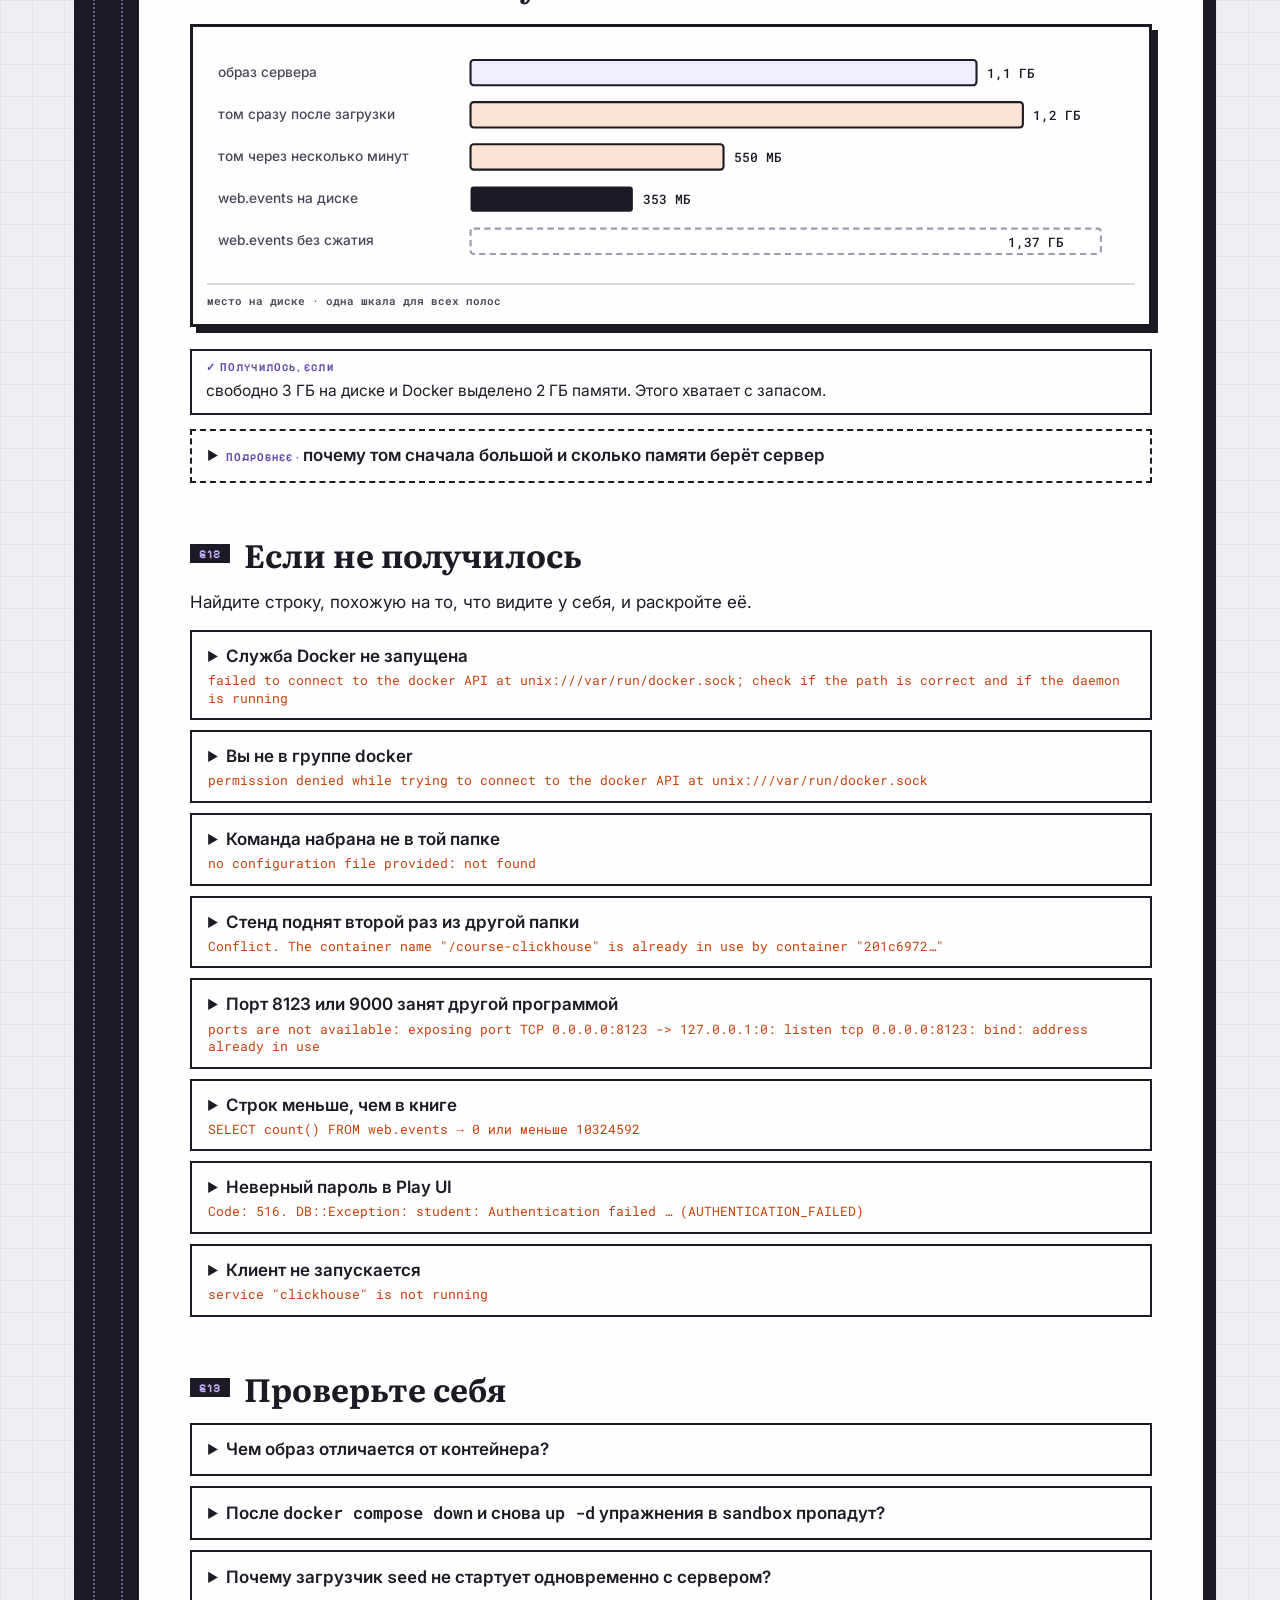
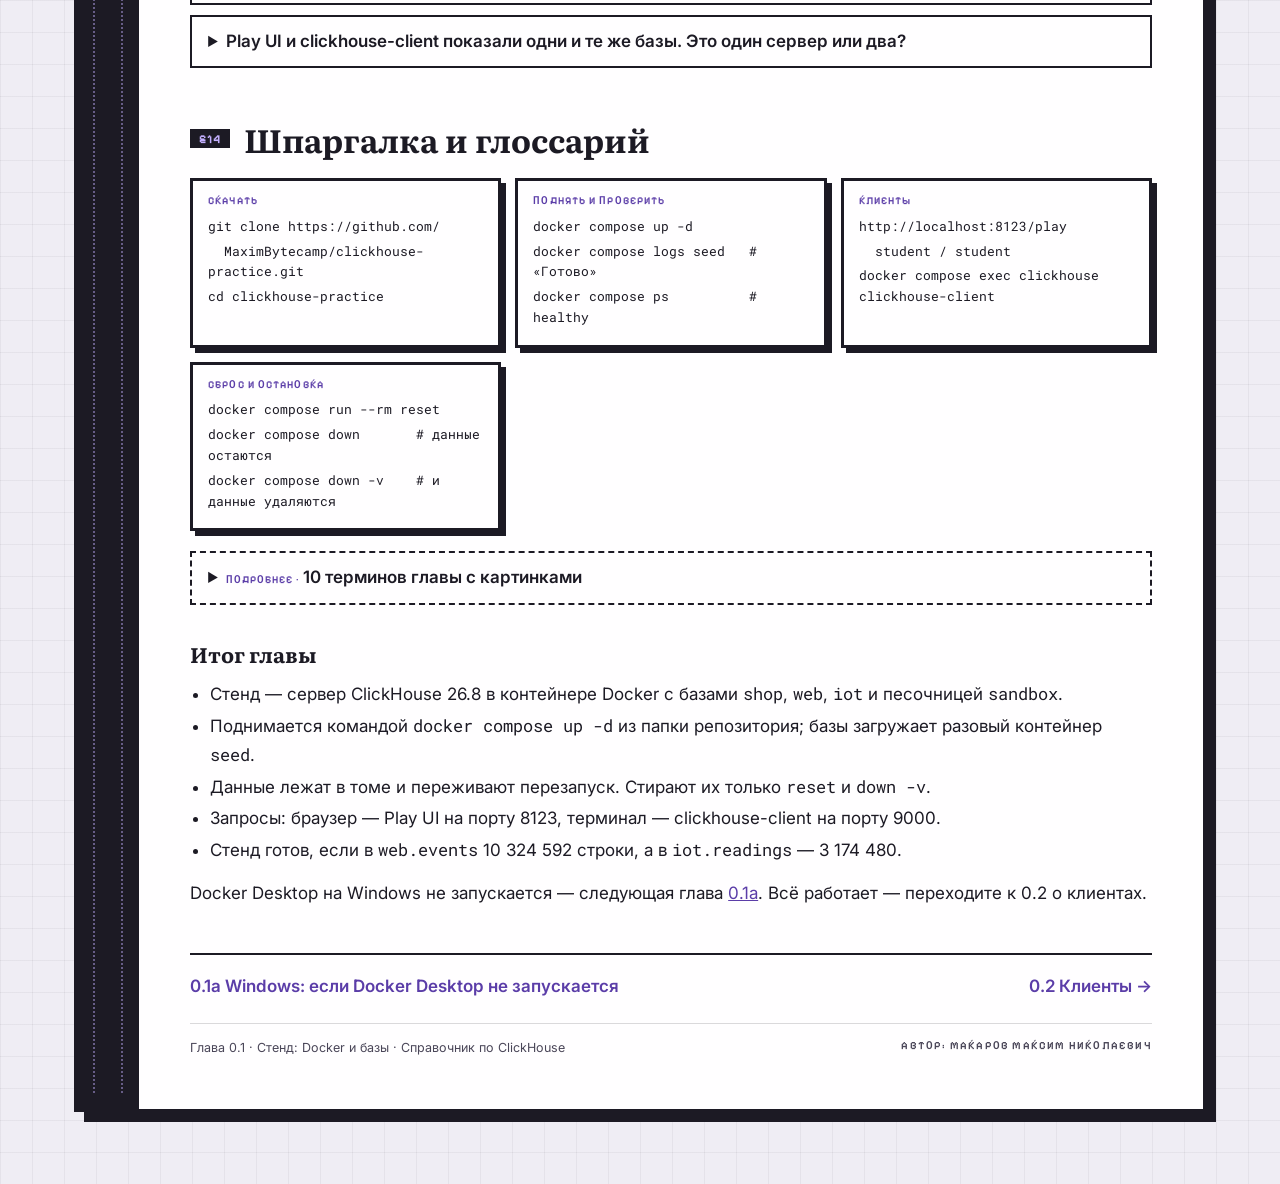
==== commit 6fe7186e: "Справочник по ClickHouse: глава 0.1а «Windows: Docker Desktop и WSL 2» — слои снизу вверх (схема и «" ====
--- a/temy/01-stend/index.html
+++ b/temy/01-stend/index.html
@@ -151,13 +151,15 @@
           <li><b>Запустите установщик и оставьте настройки по умолчанию</b>Первое окно — <b>Configuration</b>. Выбрана установка для текущего пользователя (<b>Per-user installation</b>): ей не нужны права администратора. Движок — <b>WSL 2</b>, встроенная в Windows подсистема, в которой Docker держит свой Linux. Нажмите <b>OK</b>.
             <figure class="shot"><img src="../../shots/w-dd-01-config.png" alt="Окно Configuration установщика Docker Desktop: выбраны Per-user installation и WSL 2"><figcaption>Установщик Docker Desktop · Configuration · снято на Windows</figcaption></figure>
           </li>
-          <li><b>Запустите Docker Desktop</b>После установки откройте Docker Desktop из меню «Пуск». Команды работают, только пока он запущен и внизу слева его окна написано <b>Engine running</b> — «движок запущен».</li>
+          <li><b>Запустите Docker Desktop</b>После установки откройте Docker Desktop из меню «Пуск». При первом запуске он предложит войти в учётную запись — для стенда она не нужна, нажмите <b>Skip</b>.
+            <figure class="shot"><img src="../../shots/w-dd-04-welcome.png" alt="Окно Welcome to Docker, выделена ссылка Skip"><figcaption>Docker Desktop · первый запуск · 1 — Skip · снято на Windows</figcaption></figure>
+            Команды работают, только пока Docker Desktop запущен и внизу слева его окна написано <b>Engine running</b> — «движок запущен».</li>
           <li><b>Откройте PowerShell</b>Нажмите <kbd>Win</kbd> + <kbd>X</kbd> и выберите «Терминал» (в Windows 10 — «Windows PowerShell»). Все команды главы набираются в нём.</li>
         </ol>
         <ol class="steps" data-os="mac">
           <li><b>Узнайте процессор Mac</b>Меню  → «Об этом Mac», строка «Чип» или «Процессор». Apple M1 и новее — это Apple Silicon, остальные — Intel. Сборки Docker Desktop для них разные.</li>
           <li><b>Скачайте и установите Docker Desktop</b>На странице <a href="https://docs.docker.com/desktop/setup/install/mac-install/">docs.docker.com → Install Docker Desktop on Mac</a> выберите сборку под свой процессор, откройте скачанный <code>Docker.dmg</code> и перетащите Docker в «Программы».</li>
-          <li><b>Запустите Docker Desktop</b>Откройте его из «Программ». Команды работают, пока он запущен и внизу слева его окна написано <b>Engine running</b>.</li>
+          <li><b>Запустите Docker Desktop</b>Откройте его из «Программ». На предложение войти в учётную запись нажмите <b>Skip</b> — для стенда она не нужна. Команды работают, пока Docker Desktop запущен и внизу слева его окна написано <b>Engine running</b>.</li>
           <li><b>Откройте Терминал</b><kbd>Cmd</kbd> + <kbd>Пробел</kbd>, наберите «Терминал». Все команды главы набираются в нём.</li>
         </ol>
         <ol class="steps" data-os="linux">
@@ -537,7 +539,7 @@
 
         <h2 id="s12"><span class="sec">§12</span>Если не получилось</h2>
         <p>Найдите строку, похожую на то, что видите у себя, и раскройте её.</p>
-        <details class="err" data-os="win"><summary>Docker Desktop не запущен<small>error during connect: … open //./pipe/dockerDesktopLinuxEngine: The system cannot find the file specified.</small></summary><p>Команда <code>docker</code> есть, а движка нет. Запустите Docker Desktop и дождитесь <b>Engine running</b>. Не запускается — глава <a href="../01a-windows-wsl/index.html">0.1а</a>.</p></details>
+        <details class="err" data-os="win"><summary>Docker Desktop не запущен<small>failed to connect to the docker API at npipe:////./pipe/dockerDesktopLinuxEngine; check if the path is correct and if the daemon is running: open //./pipe/dockerDesktopLinuxEngine: The system cannot find the file specified.</small></summary><p>Команда <code>docker</code> есть, а движка нет. Запустите Docker Desktop и дождитесь <b>Engine running</b>. Не запускается — глава <a href="../01a-windows-wsl/index.html">0.1а</a>.</p></details>
         <details class="err" data-os="mac"><summary>Docker Desktop не запущен<small>failed to connect to the docker API at unix:///Users/…/.docker/run/docker.sock; check if the path is correct and if the daemon is running</small></summary><p>Команда <code>docker</code> есть, а движка нет. Запустите Docker Desktop из «Программ» и дождитесь <b>Engine running</b>.</p></details>
         <details class="err" data-os="linux"><summary>Служба Docker не запущена<small>failed to connect to the docker API at unix:///var/run/docker.sock; check if the path is correct and if the daemon is running</small></summary><p><code>sudo systemctl start docker</code>. Чтобы стартовала вместе с системой — <code>sudo systemctl enable docker</code>.</p></details>
         <details class="err" data-os="win"><summary>Терминал открыт до установки Docker<small>docker : The term 'docker' is not recognized as the name of a cmdlet…</small></summary><p>Закройте PowerShell и откройте заново: новое окно узнает про установленную программу.</p></details>
@@ -703,7 +705,7 @@
         </ul>
         <p>Docker Desktop на Windows не запускается — следующая глава <a href="../01a-windows-wsl/index.html">0.1а</a>. Всё работает — переходите к 0.2 о клиентах.</p>
 
-        <div class="pager"><a href="../../index.html">К содержанию справочника</a><a href="../01a-windows-wsl/index.html">0.1а Windows: Docker Desktop и WSL 2 →</a></div>
+        <div class="pager"><a href="../01a-windows-wsl/index.html">0.1а Windows: если Docker Desktop не запускается</a><a href="../02-klienty/index.html">0.2 Клиенты →</a></div>
 
         <div class="colophon">
           <span>Глава 0.1 · Стенд: Docker и базы · Справочник по ClickHouse</span>
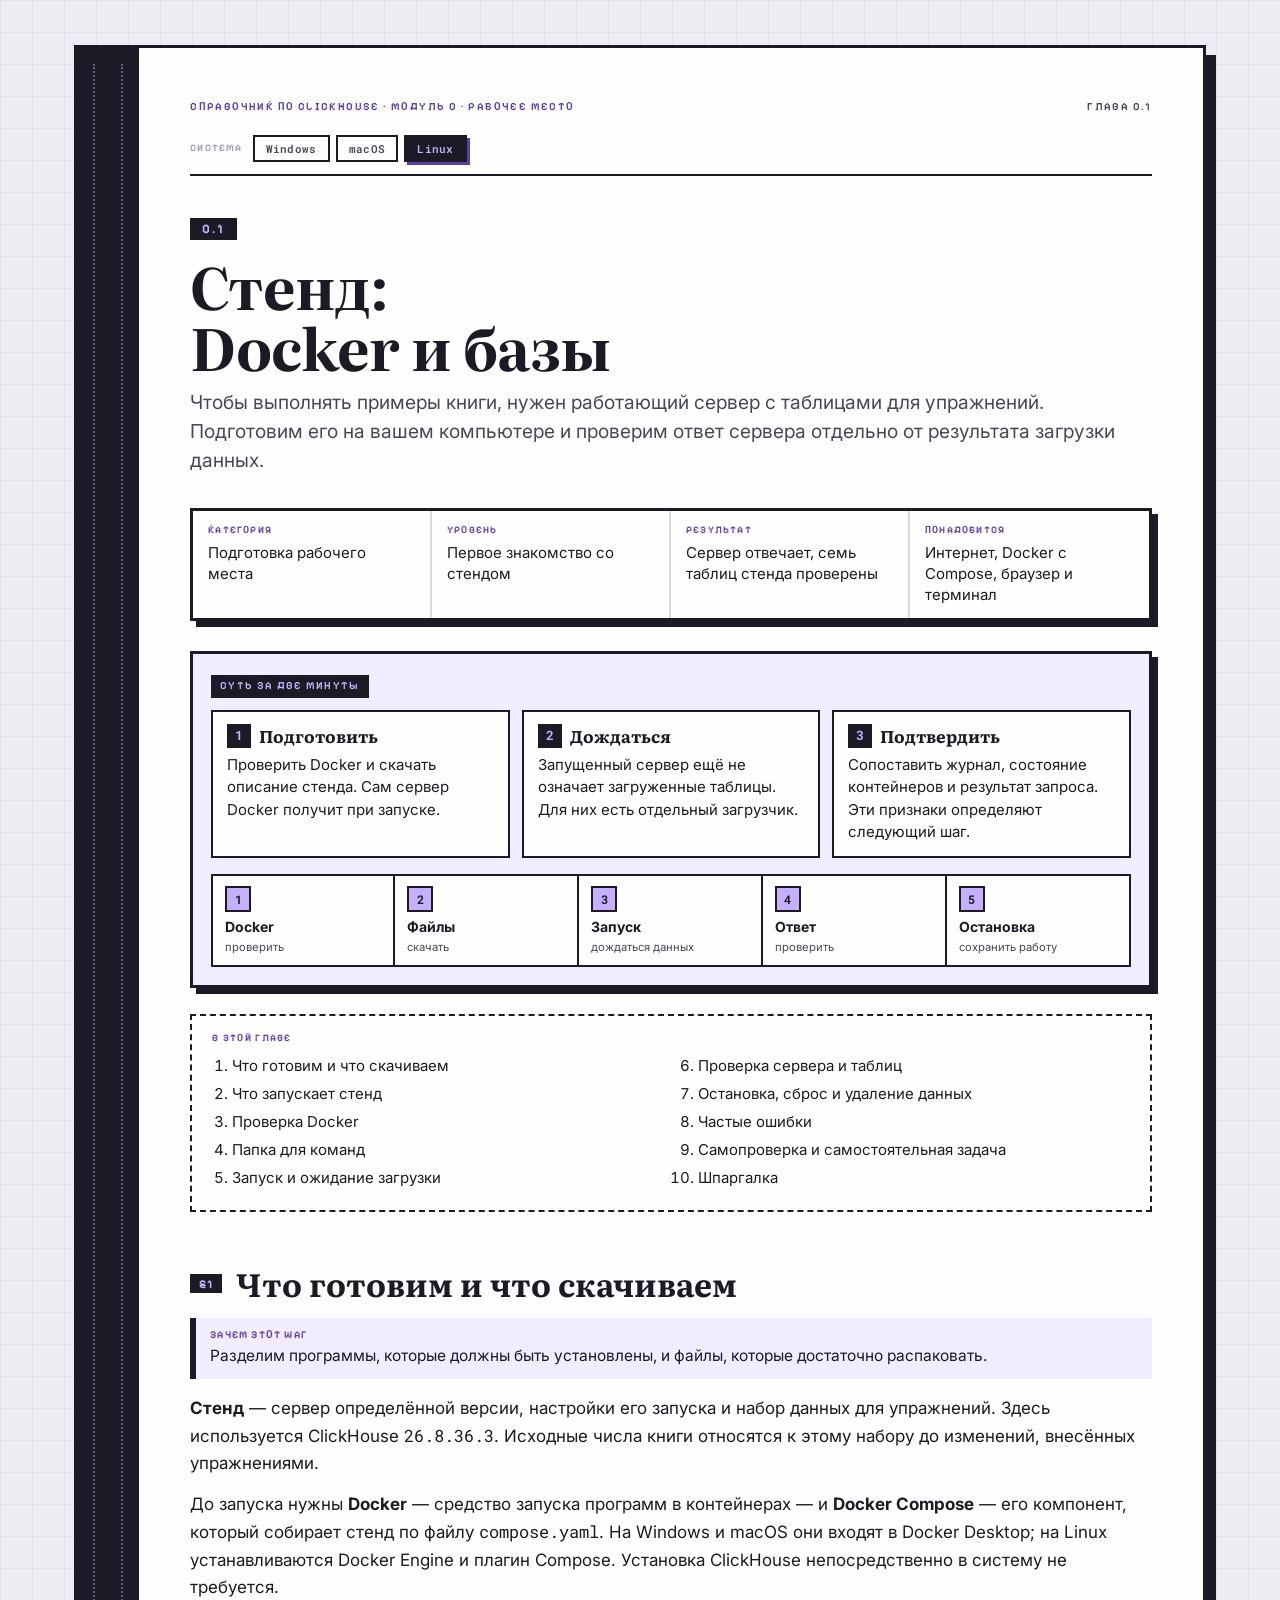
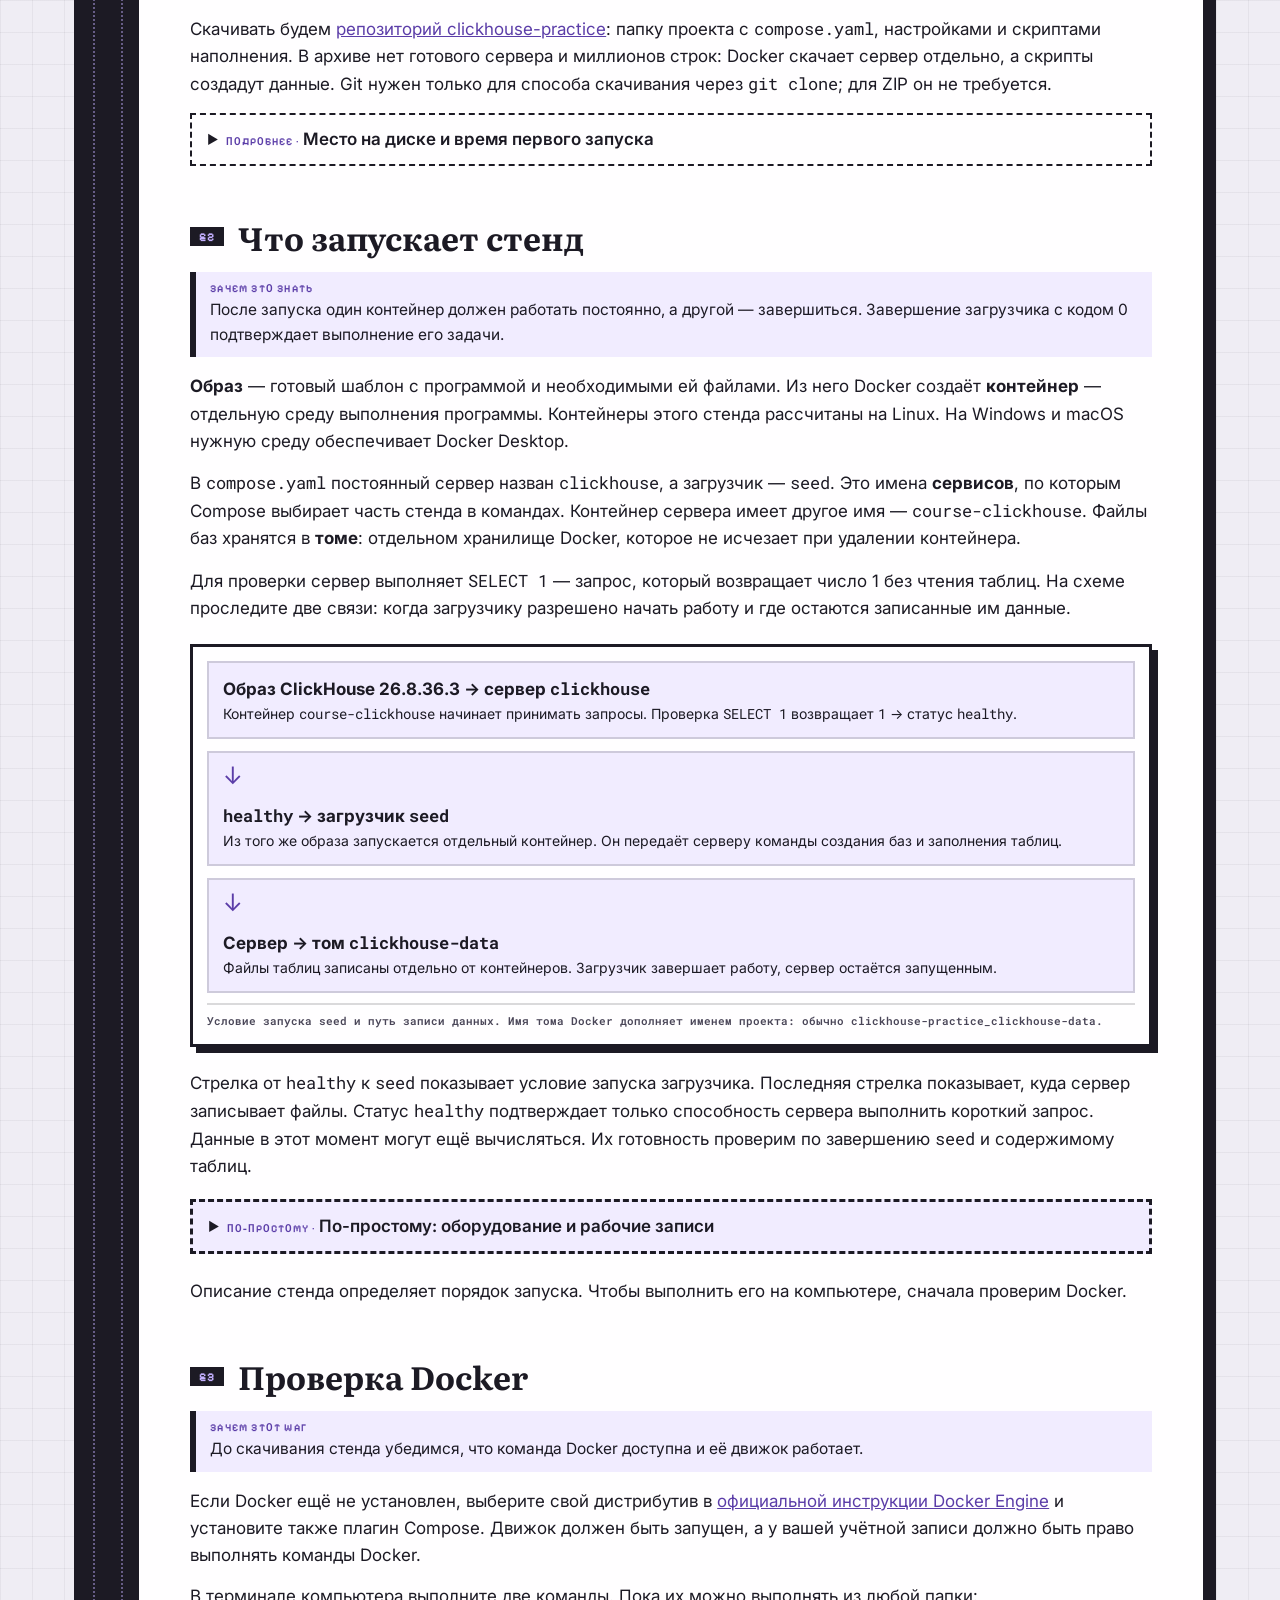
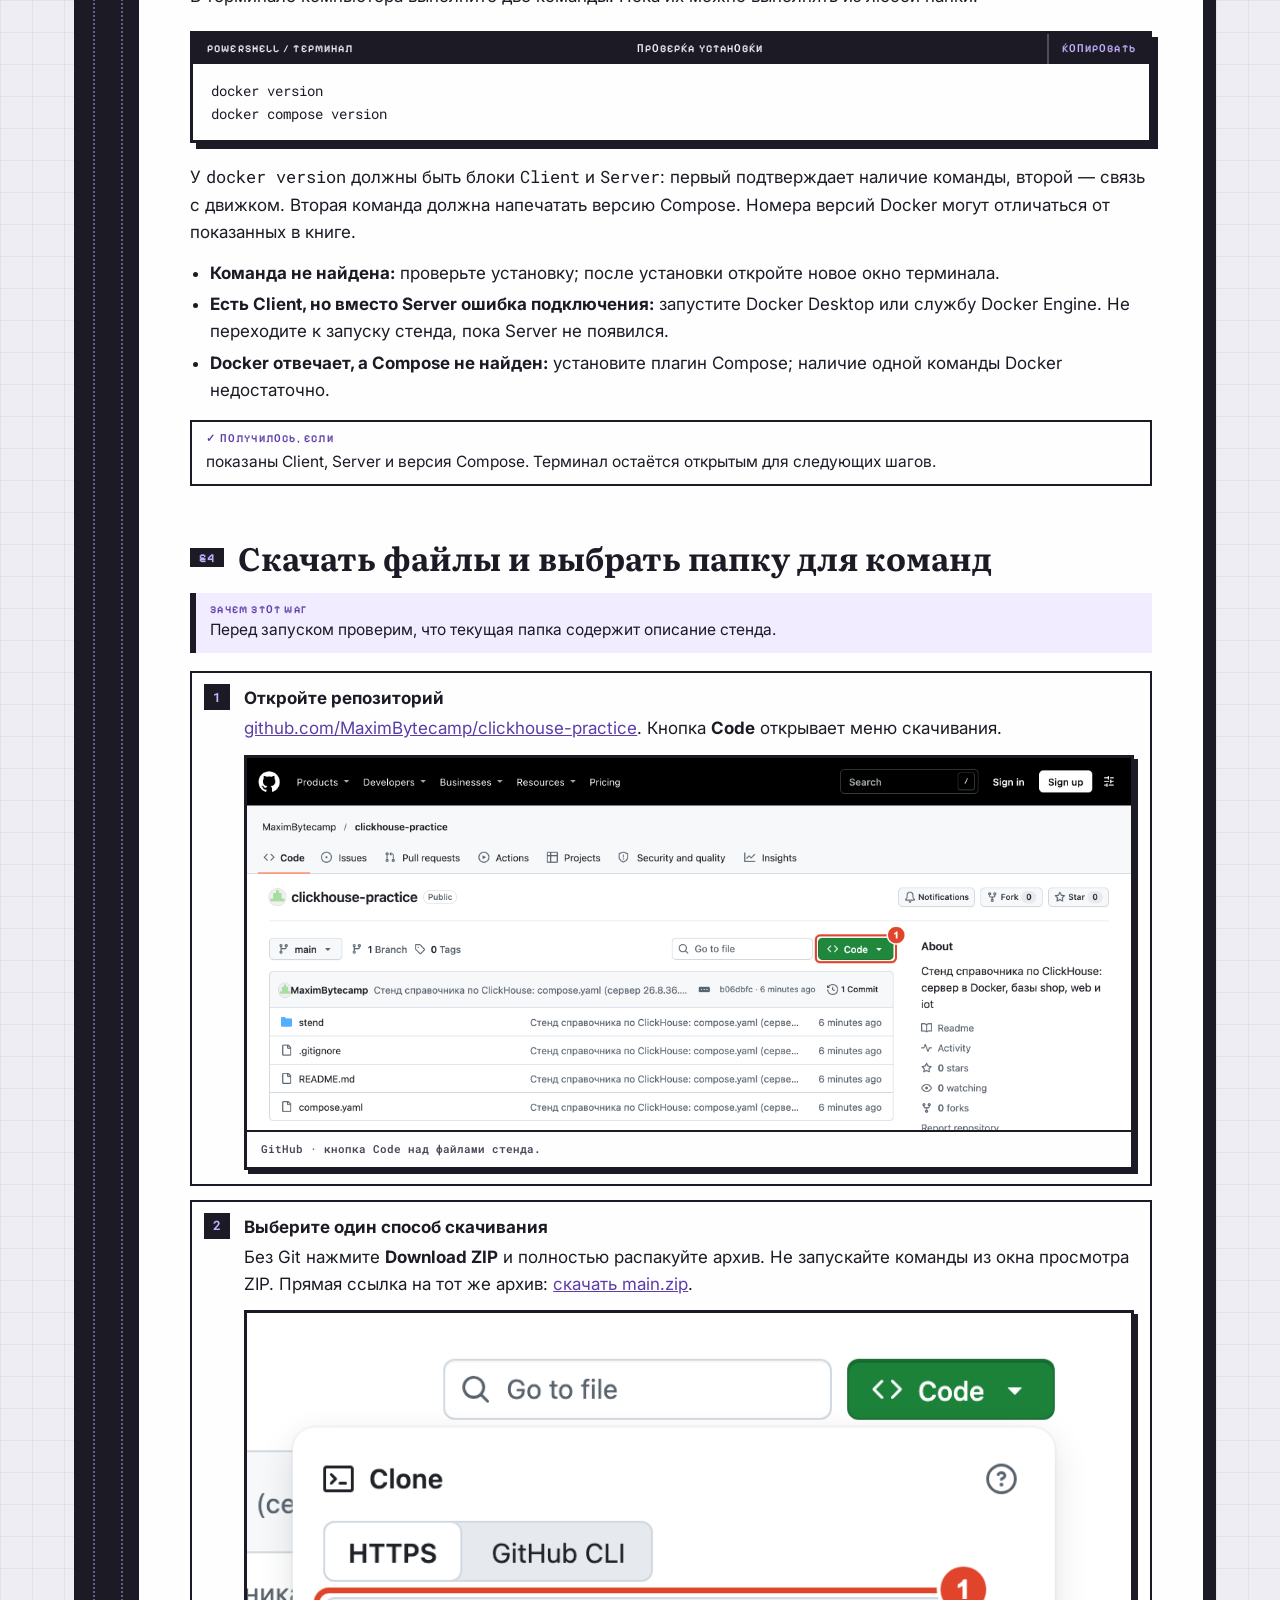
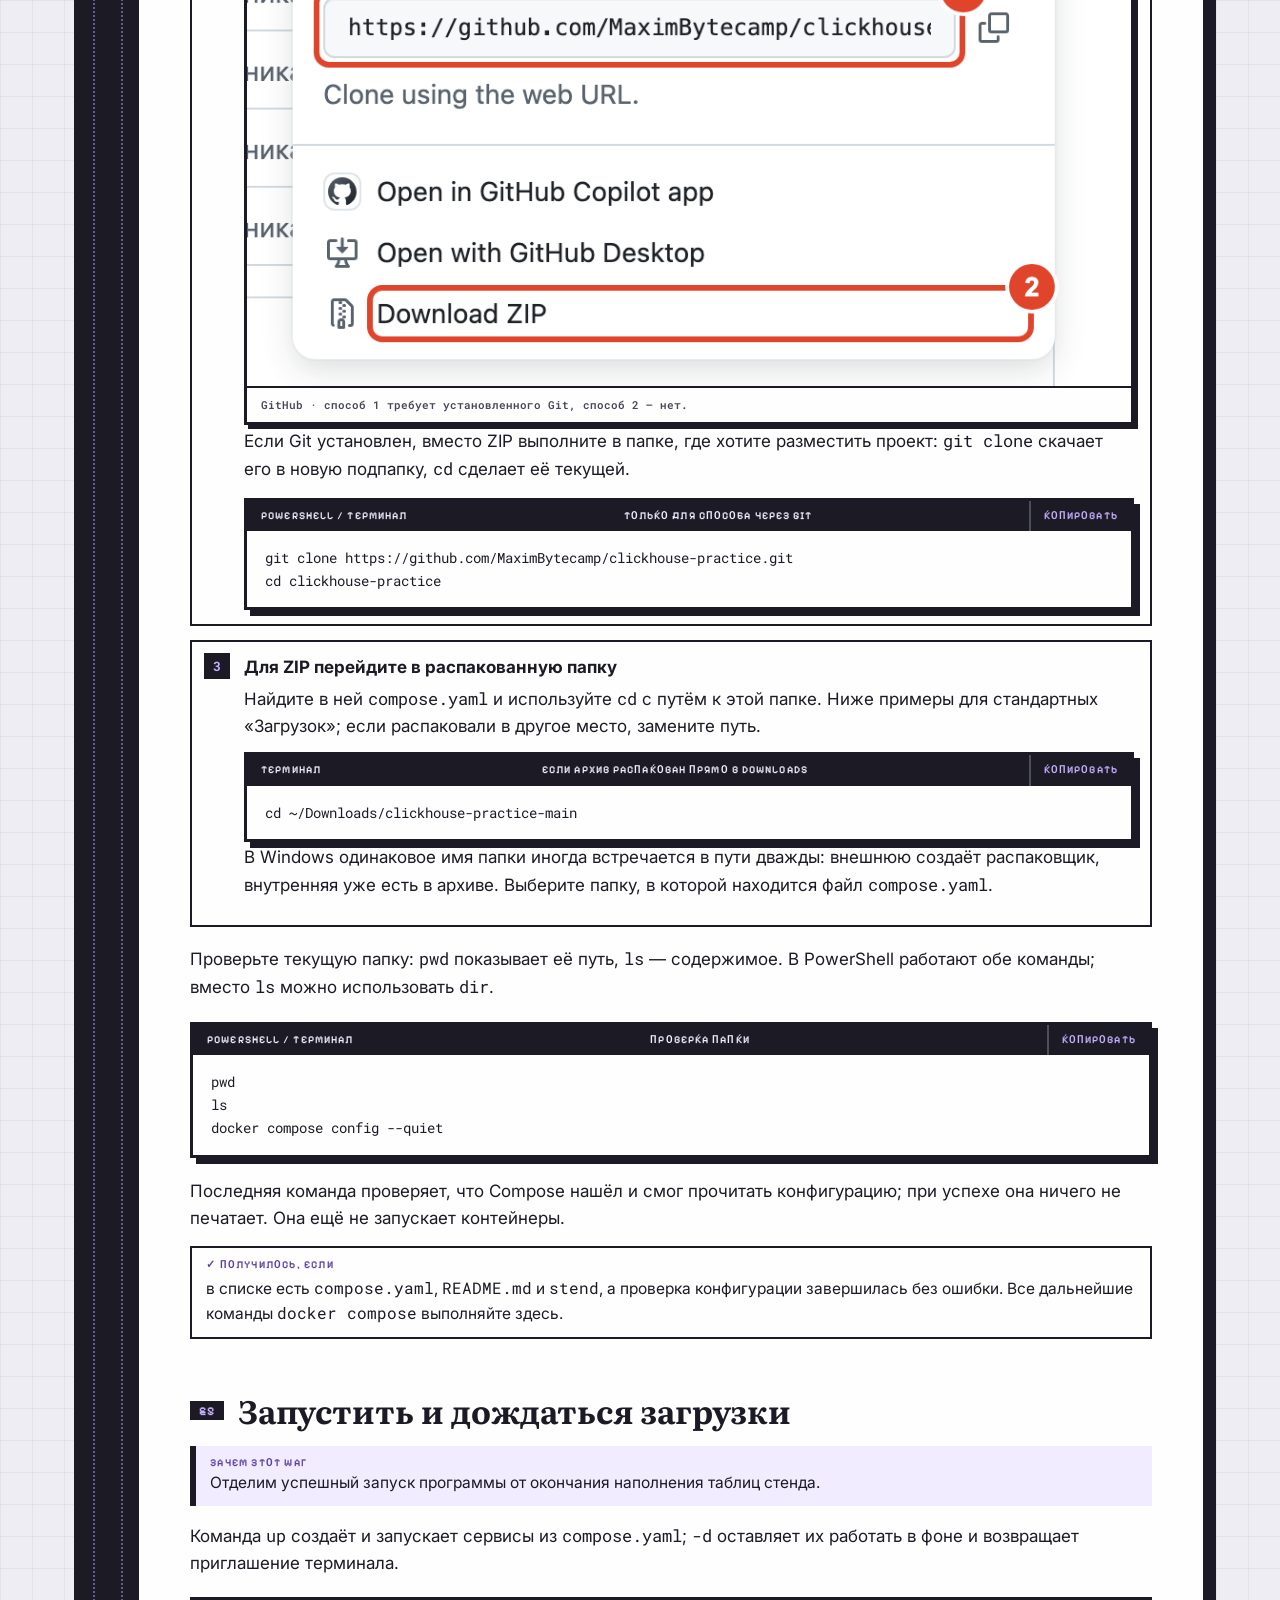
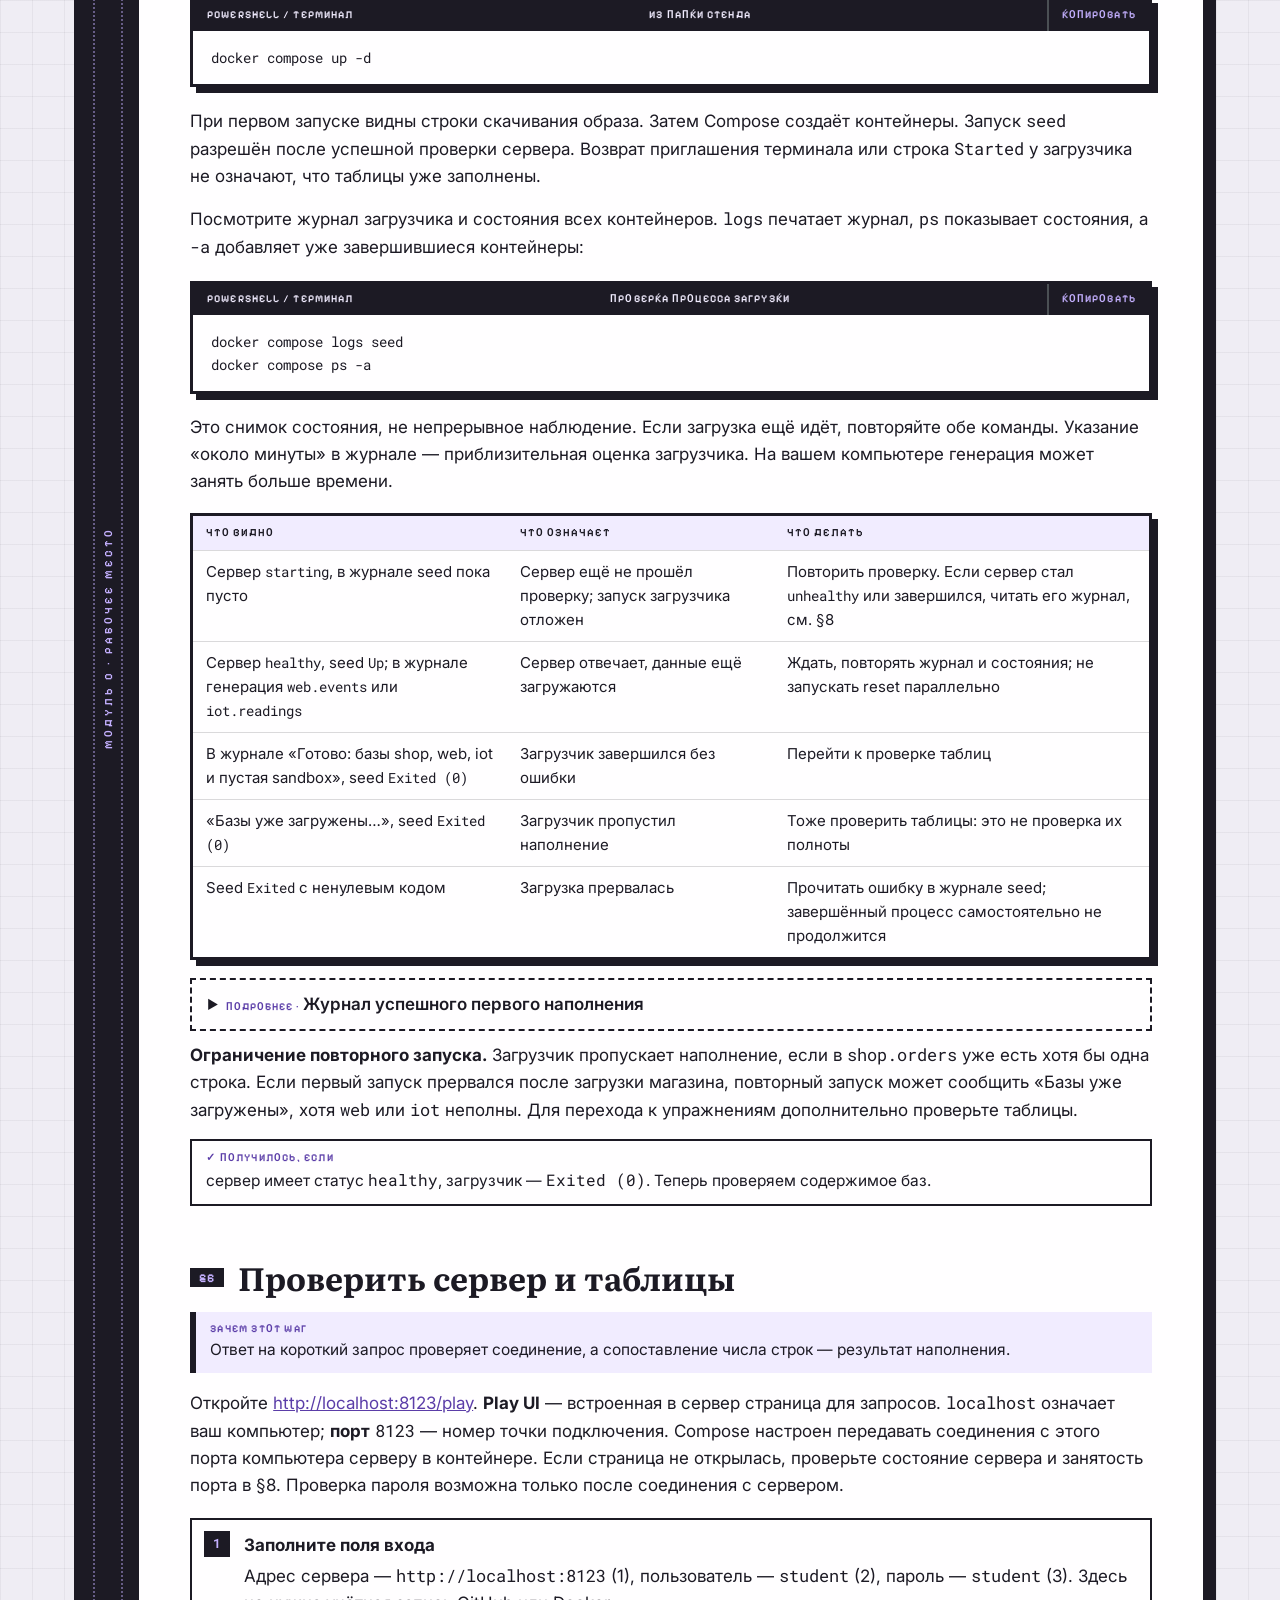
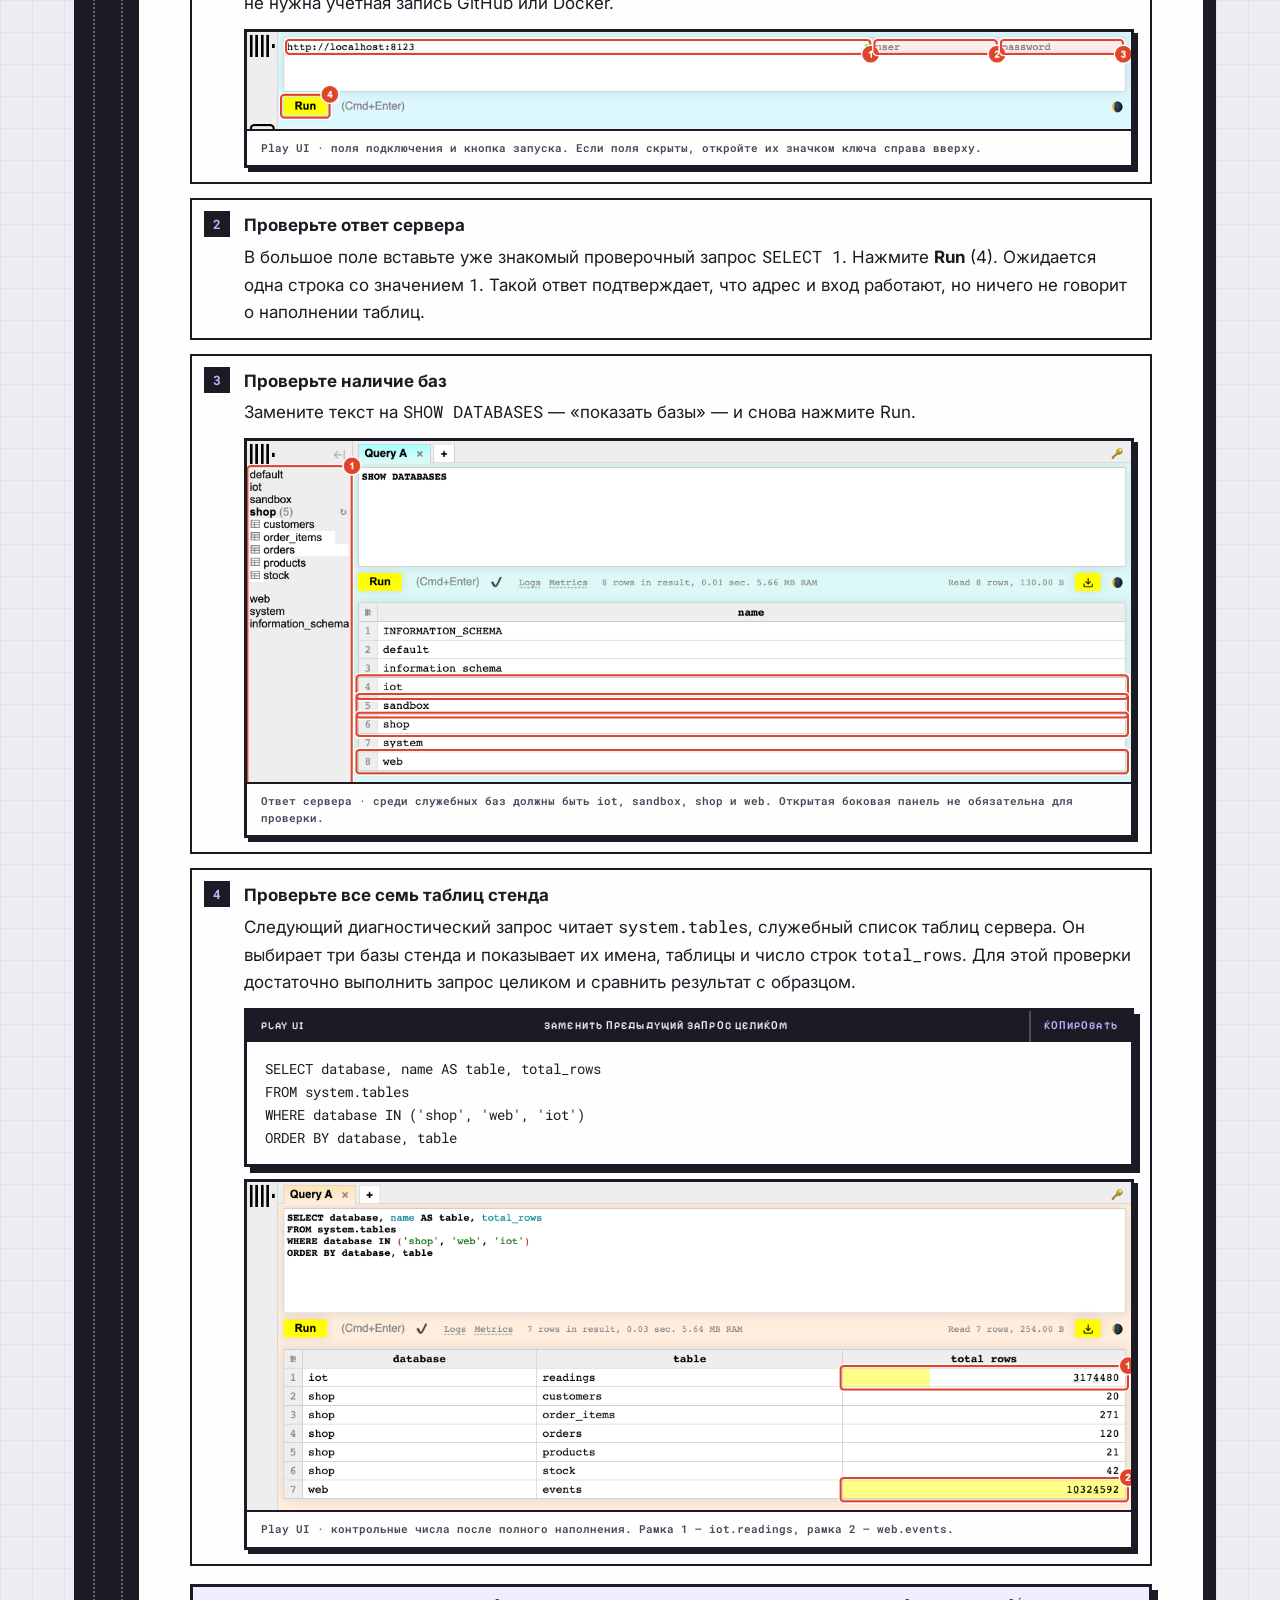
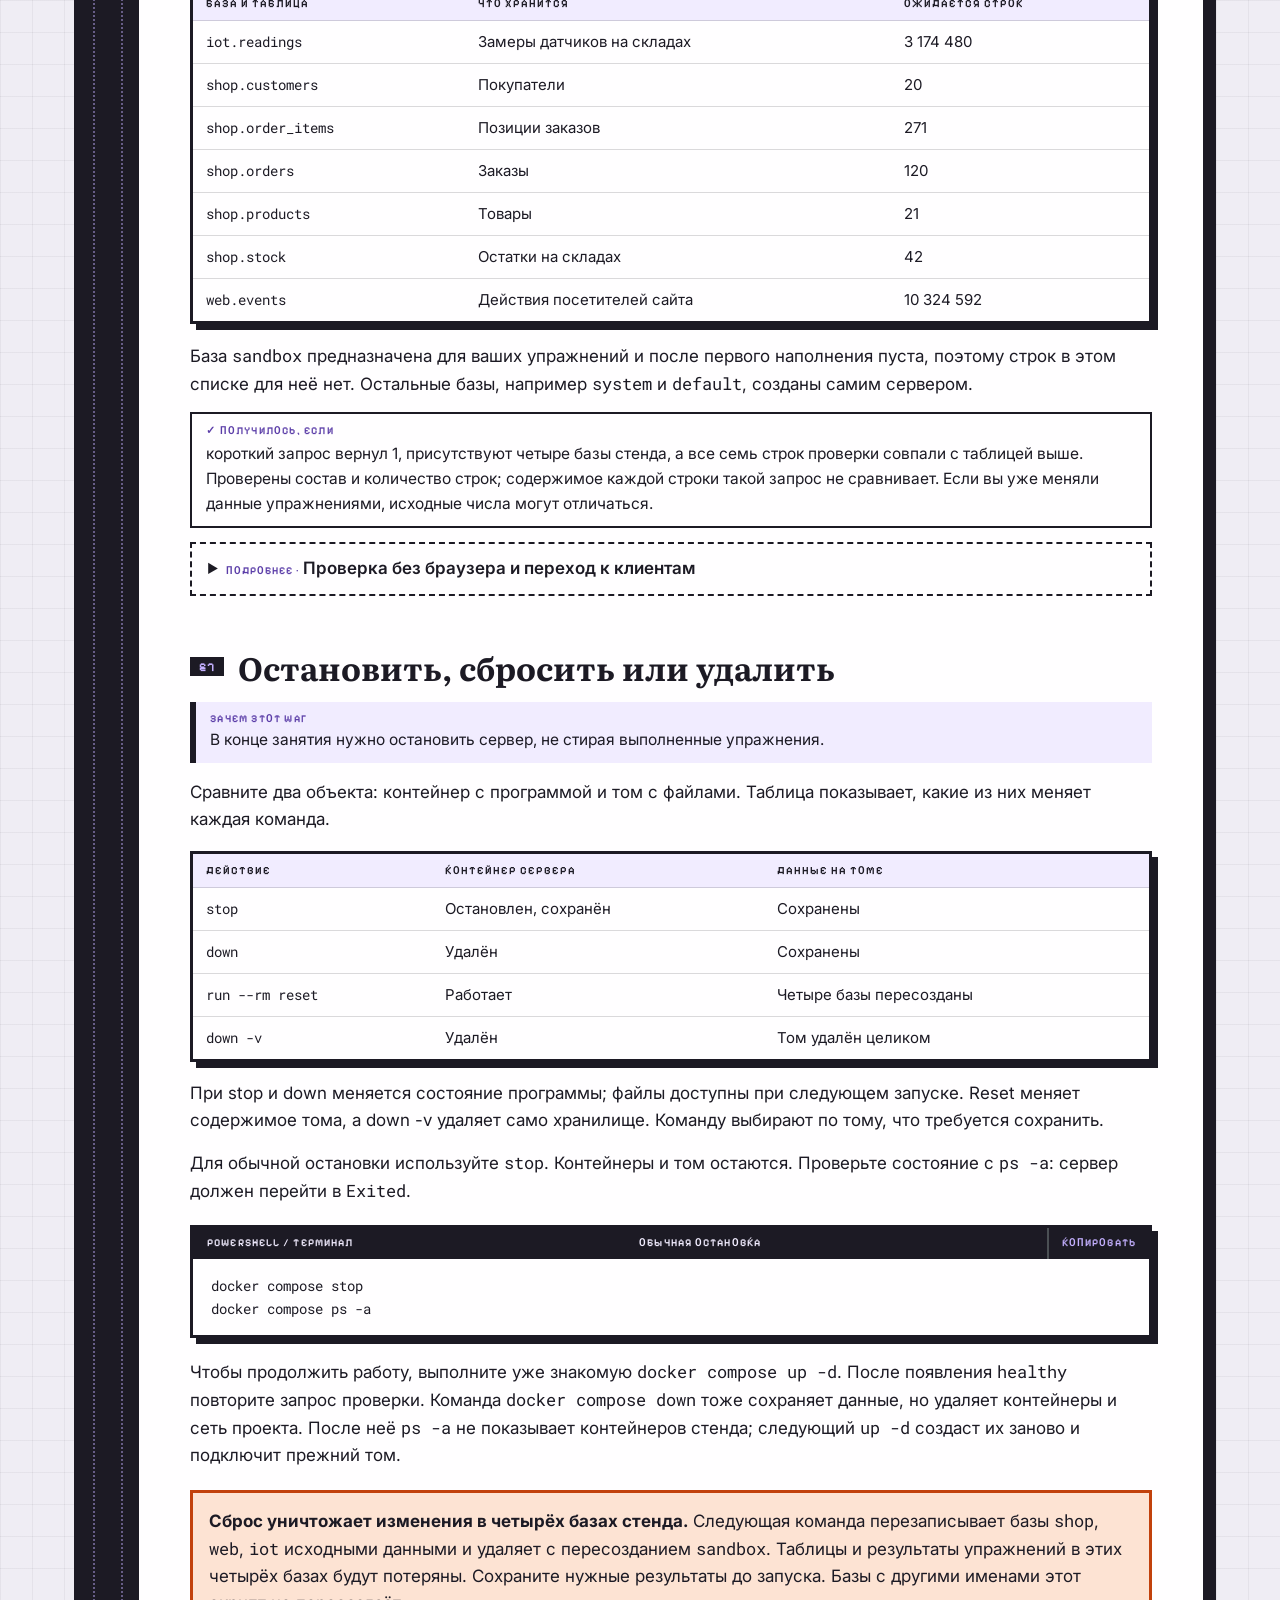
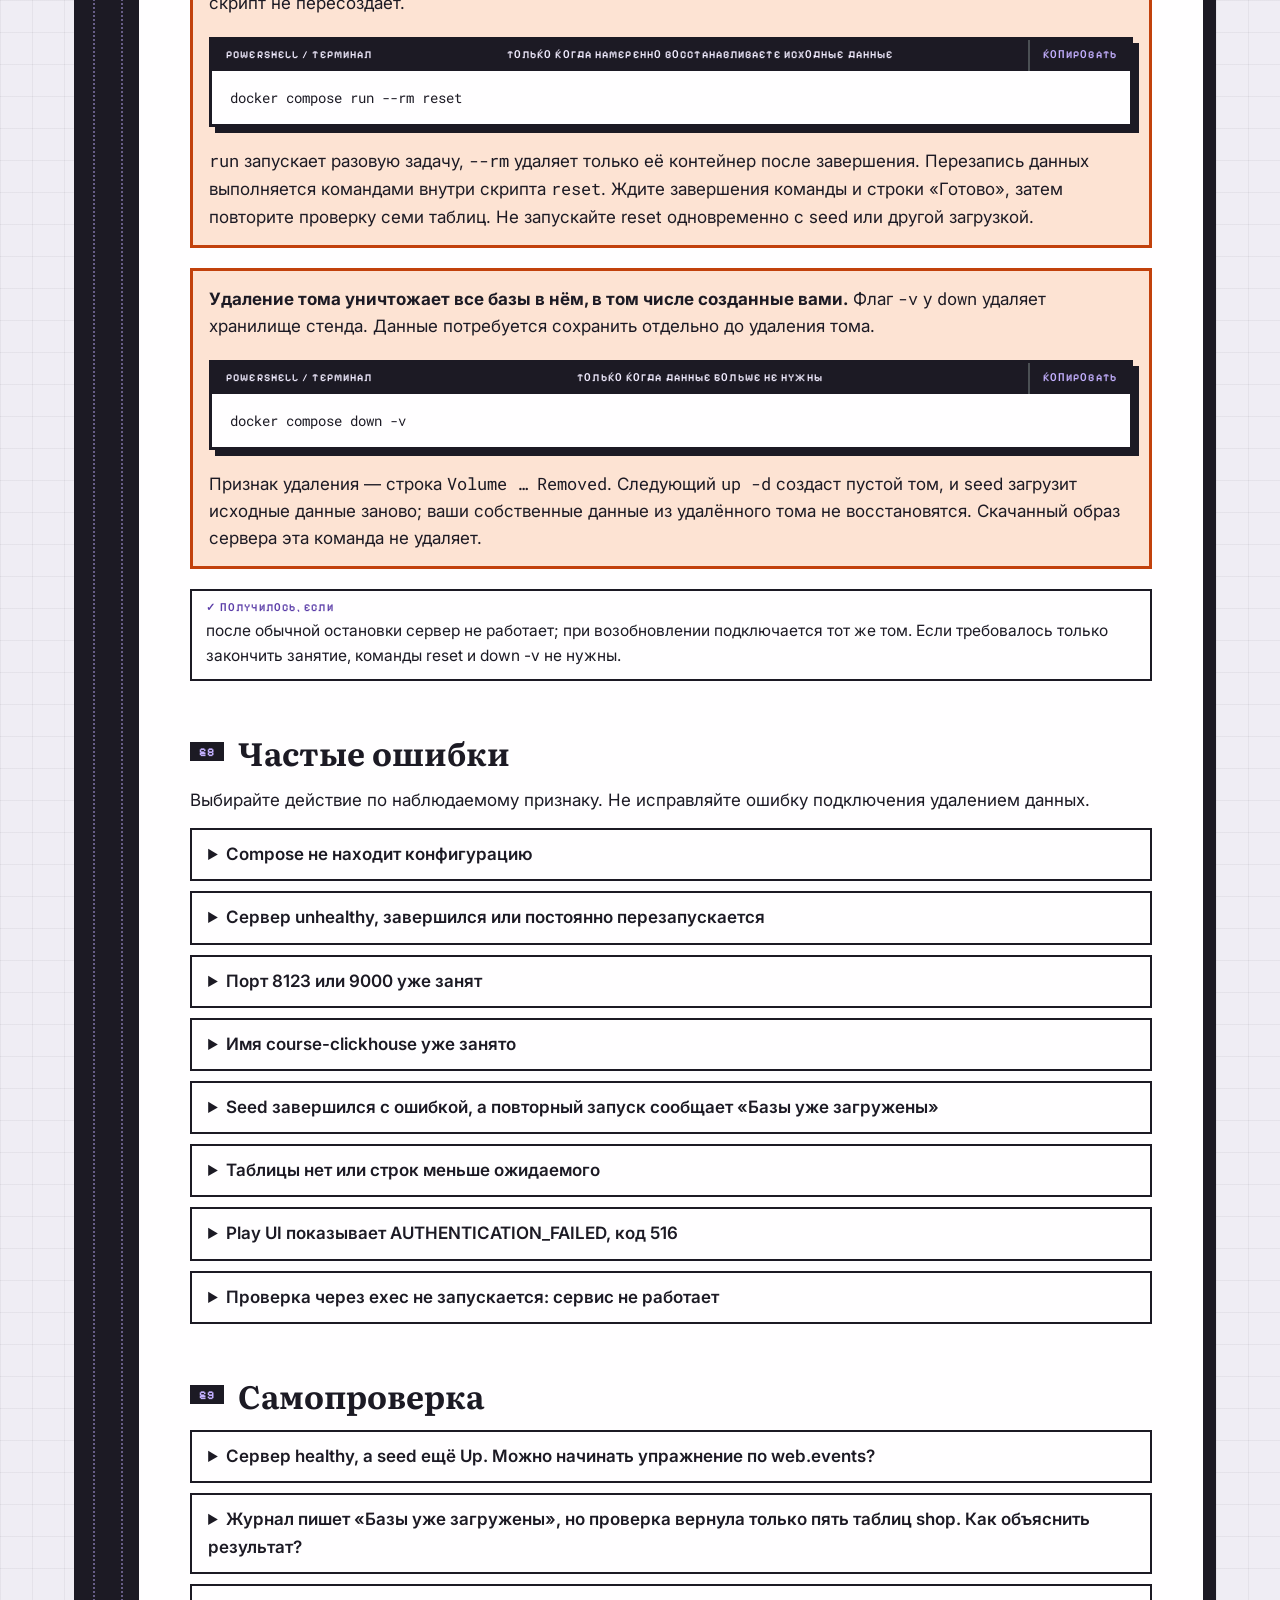
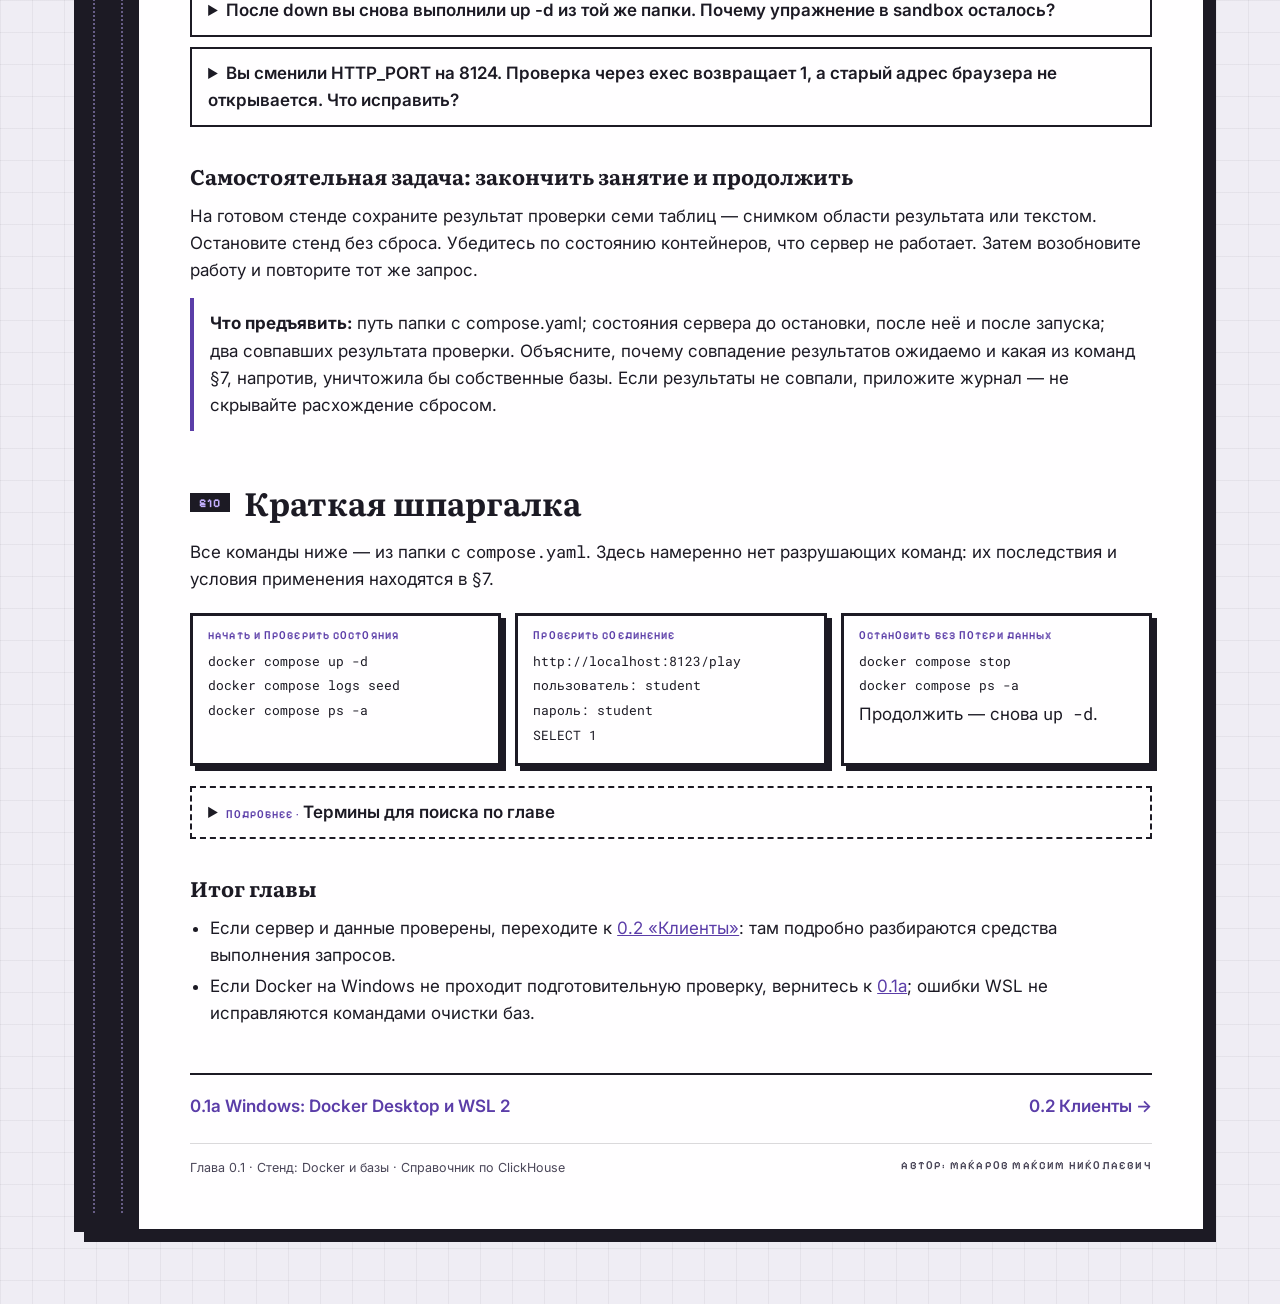
==== commit c2b6e4a0: "Rewrite stand chapter as a verified setup walkthrough" ====
--- a/temy/01-stend/index.html
+++ b/temy/01-stend/index.html
@@ -10,7 +10,6 @@
   <link href="https://fonts.googleapis.com/css2?family=Inter:wght@400;500;600;700;800&family=Literata:ital,opsz,wght@0,7..72,600;0,7..72,700;1,7..72,400&family=Pixelify+Sans:wght@500;600;700&family=Roboto+Mono:wght@400;500;700&display=swap" rel="stylesheet">
   <link rel="stylesheet" href="../../styles.css">
   <script>
-    /* Система проставляется до отрисовки: без сохранённого выбора определяется по браузеру. */
     (function () {
       var os = null;
       try { os = localStorage.getItem('clickhouse-book-os'); } catch (e) {}
@@ -21,271 +20,170 @@
       document.documentElement.dataset.os = os;
     })();
   </script>
+  <style>
+    .stand-flow { margin: 22px 0; padding: 18px; border: 3px solid var(--ink); box-shadow: 6px 6px 0 var(--ink); }
+    .stand-flow ol { margin: 0; padding: 0; list-style: none; }
+    .stand-flow li { padding: 12px 14px; border: 2px solid var(--rule); background: var(--leaf-pale); }
+    .stand-flow li + li::before { content: "↓"; display: block; margin: -8px 0 6px; color: var(--leaf); font-size: 24px; }
+    .stand-flow li + li { margin-top: 12px; }
+    .stand-flow li b, .stand-flow li small { display: block; }
+    .stand-flow li small { font-size: 14px; }
+    .stand-flow figcaption { margin-top: 12px; font-size: 14px; color: var(--ink-soft); }
+    .stand-danger { padding: 14px 16px; border: 3px solid var(--clay); background: var(--clay-pale); margin: 20px 0; }
+    .stand-danger > :first-child { margin-top: 0; }
+    .stand-danger > :last-child { margin-bottom: 0; }
+    .stand-result { padding: 12px 16px; border-left: 4px solid var(--leaf); }
+    .stand-result code, .stand-flow code { overflow-wrap: anywhere; }
+    .stand-glossary dt { margin-top: 12px; font-weight: 700; }
+    .stand-glossary dd { margin-left: 0; }
+    @media (max-width: 600px) {
+      .stand-flow { padding: 12px; }
+      .stand-flow li { padding: 10px; }
+      .leaf .gist__cards { grid-template-columns: 1fr; }
+      .leaf .cheat { grid-template-columns: minmax(0, 1fr); }
+    }
+  </style>
 </head>
 <body>
-  <div class="book">
-    <div class="book__body">
-      <div class="spine"><span>Модуль 0 · Рабочее место</span></div>
-
-      <main class="leaf">
-        <div class="running">
-          <p class="eyebrow"><a href="../../index.html" style="text-decoration:none;color:inherit">Справочник по ClickHouse</a> · модуль 0 · рабочее место</p>
-          <p class="running__folio">Глава 0.1</p>
+  <div class="book"><div class="book__body">
+    <div class="spine"><span>Модуль 0 · Рабочее место</span></div>
+    <main class="leaf">
+      <div class="running">
+        <p class="eyebrow"><a href="../../index.html" style="text-decoration:none;color:inherit">Справочник по ClickHouse</a> · модуль 0 · рабочее место</p>
+        <p class="running__folio">Глава 0.1</p>
+      </div>
+      <header class="chapter-head">
+        <span class="chapter-num">0.1</span>
+        <h1>Стенд:<br>Docker и базы</h1>
+        <p class="lead">Чтобы выполнять примеры книги, нужен работающий сервер с таблицами для упражнений. Подготовим его на вашем компьютере и проверим ответ сервера отдельно от результата загрузки данных.</p>
+      </header>
+      <dl class="passport">
+        <div><dt>Категория</dt><dd>Подготовка рабочего места</dd></div>
+        <div><dt>Уровень</dt><dd>Первое знакомство со стендом</dd></div>
+        <div><dt>Результат</dt><dd>Сервер отвечает, семь таблиц стенда проверены</dd></div>
+        <div><dt>Понадобится</dt><dd>Интернет, Docker с Compose, браузер и терминал</dd></div>
+      </dl>
+      <section class="gist" aria-label="Маршрут подготовки">
+        <p class="gist__head">Суть за две минуты</p>
+        <div class="gist__cards">
+          <div><b data-n="1">Подготовить</b><p>Проверить Docker и скачать описание стенда. Сам сервер Docker получит при запуске.</p></div>
+          <div><b data-n="2">Дождаться</b><p>Запущенный сервер ещё не означает загруженные таблицы. Для них есть отдельный загрузчик.</p></div>
+          <div><b data-n="3">Подтвердить</b><p>Сопоставить журнал, состояние контейнеров и результат запроса. Эти признаки определяют следующий шаг.</p></div>
         </div>
-
-        <header class="chapter-head">
-          <span class="chapter-num">0.1</span>
-          <h1>Стенд:<br>Docker и базы</h1>
-          <p class="lead">Поднимем у вас тот же сервер ClickHouse с готовыми базами, на котором сняты все примеры книги. Пять шагов, около 15 минут, и дальше запросы из глав будут давать у вас те же числа, что в книге.</p>
-        </header>
-
-        <dl class="passport">
-          <div><dt>Категория</dt><dd>Подготовка рабочего места</dd></div>
-          <div><dt>Уровень</dt><dd>Начальный</dd></div>
-          <div><dt>Связанные темы</dt><dd>0.1а Windows: Docker Desktop и WSL 2 · 0.2 Клиенты</dd></div>
-          <div><dt>Понадобится</dt><dd>3 ГБ на диске, интернет, 15 минут</dd></div>
-        </dl>
-
-        <p><a class="repo" href="https://github.com/MaximBytecamp/clickhouse-practice">github.com/MaximBytecamp/clickhouse-practice — стенд и базы</a></p>
-
-        <section class="gist" aria-label="Суть главы">
-          <p class="gist__head">Суть за две минуты</p>
-          <div class="gist__cards">
-            <div><b data-n="1">Docker — коробка с Linux</b><p>Для Windows сервер ClickHouse не выпускают. Docker даёт ему маленький Linux в коробке, и коробка одинаково запускается на Windows, macOS и Linux.</p><p>Коробку называют контейнером.</p></div>
-            <div><b data-n="2">Одна команда — весь стенд</b><p><code>docker compose up -d</code> поднимает сервер и сама загружает в него базы.</p><p>Данные лежат отдельно от коробки и не пропадают при перезапуске.</p></div>
-            <div><b data-n="3">Проверка — два числа</b><p>В <code>web.events</code> должно быть <b>10&nbsp;324&nbsp;592</b> строки, в <code>iot.readings</code> — <b>3&nbsp;174&nbsp;480</b>.</p><p>Совпали — у вас стенд как у всех.</p></div>
-          </div>
-          <ol class="route" aria-label="Шаги главы">
-            <li><a href="#s3"><b>Docker</b><small>поставить</small></a></li>
-            <li><a href="#s4"><b>Репозиторий</b><small>скачать</small></a></li>
-            <li><a href="#s5"><b>Запуск</b><small>одна команда</small></a></li>
-            <li><a href="#s7"><b>Браузер</b><small>увидеть базы</small></a></li>
-            <li><a href="#s8"><b>Терминал</b><small>второй способ</small></a></li>
-          </ol>
-        </section>
-
-        <nav class="contents">
-          <b>В этой главе</b>
-          <ol>
-            <li><a href="#s1">Что такое стенд и при чём тут Docker</a></li>
-            <li><a href="#s2">Что окажется на компьютере</a></li>
-            <li><a href="#s3">Шаг 1. Docker</a></li>
-            <li><a href="#s4">Шаг 2. Скачать репозиторий</a></li>
-            <li><a href="#s5">Шаг 3. Поднять стенд</a></li>
-            <li><a href="#s6">Какие базы загрузились</a></li>
-            <li><a href="#s7">Шаг 4. Базы в браузере</a></li>
-            <li><a href="#s8">Шаг 5. Клиент в терминале</a></li>
-            <li><a href="#s9">Как запрос попадает в контейнер</a></li>
-            <li><a href="#s10">Сбросить, остановить, удалить</a></li>
-            <li><a href="#s11">Сколько места нужно</a></li>
-            <li><a href="#s12">Если не получилось</a></li>
-            <li><a href="#s13">Проверьте себя</a></li>
-            <li><a href="#s14">Шпаргалка и глоссарий</a></li>
-          </ol>
-        </nav>
-
-        <h2 id="s1"><span class="sec">§1</span>Что такое стенд и при чём тут Docker</h2>
-        <p class="purpose"><b>Зачем это знать</b>Чтобы понимать, что вы запускаете и почему ваши числа совпадут с книгой.</p>
-        <p><b>Стенд</b> — это сервер ClickHouse с уже загруженными данными. У всех студентов он одинаковый: та же версия, те же таблицы, те же строки. Если ваш ответ не сходится с книгой, ищите ошибку в запросе — данные точно те же.</p>
-        <figure class="pic">
-          <svg viewBox="0 0 880 230" role="img" aria-label="Docker на Windows, macOS и Linux запускает один и тот же контейнер из образа">
-            <rect class="sc-box" x="10" y="20" width="150" height="40" rx="6"/><text class="tb tc" x="85" y="45">Windows</text>
-            <rect class="sc-box" x="10" y="80" width="150" height="40" rx="6"/><text class="tb tc" x="85" y="105">macOS</text>
-            <rect class="sc-box" x="10" y="140" width="150" height="40" rx="6"/><text class="tb tc" x="85" y="165">Linux</text>
-            <path class="sc-arrow" d="M164 40 L240 92 M164 100 L240 100 M164 160 L240 108 M233 95 L240 100 L233 105"/>
-            <rect class="sc-acc" x="246" y="62" width="150" height="76" rx="8"/><text class="tb tc" x="321" y="92">Docker</text><text class="t tc" x="321" y="114">даёт Linux</text>
-            <rect class="sc-warm" x="450" y="20" width="160" height="56" rx="6"/><text class="tb tc" x="530" y="44">образ</text><text class="tm tc" x="530" y="64">clickhouse-server</text>
-            <path class="sc-arrow" d="M530 80 L530 112 M524 105 L530 112 L536 105"/>
-            <rect class="sc-ink" x="440" y="118" width="180" height="62" rx="6"/><text class="tw tc" x="530" y="144" style="font:700 13px var(--mono)">контейнер</text><text class="tw tc" x="530" y="164" style="font:500 12px var(--mono)">course-clickhouse</text>
-            <path class="sc-arrow" d="M400 100 L434 140 M427 137 L434 140 L433 132"/>
-            <text class="t" x="650" y="44">установочный диск:</text><text class="t" x="650" y="62">лежит, не меняется</text>
-            <text class="t" x="650" y="142">запущенная программа:</text><text class="t" x="650" y="160">работает, хранит состояние</text>
-            <text class="t tc" x="440" y="215">одна и та же коробка с Linux внутри — на любой системе</text>
-          </svg>
-          <figcaption>Docker, образ и контейнер</figcaption>
-        </figure>
-        <p>Docker запускает программу в <b>контейнере</b> — отдельной коробке со своим Linux. Контейнер делают по <b>образу</b> — готовому шаблону. Образ лежит на диске и не меняется, контейнер работает. Поэтому сервер у всех один и тот же, на любой системе.</p>
-
-        <details class="simple">
-          <summary>образ, контейнер и том на примере диска и флешки</summary>
-          <div class="vsteps">
-            <div class="vcard"><i>💿</i><h5>образ</h5><b>Установочный диск</b><small>Лежит на полке, не меняется. С него можно ставить программу снова и снова.</small></div>
-            <div class="varr">запуск</div>
-            <div class="vcard is-dark"><i>🖥️</i><h5>контейнер</h5><b>Установленная программа</b><small>Работает. Её можно закрыть, удалить и поставить с диска заново.</small></div>
-            <div class="varr">хранит в</div>
-            <div class="vcard is-hot"><i>💾</i><h5>том</h5><b>Флешка с файлами</b><small>Программу переустановили — файлы на флешке остались.</small></div>
-          </div>
-          <p class="simple__map"><b>Что есть что:</b> диск — образ <code>clickhouse/clickhouse-server:26.8.36.3</code>; программа — контейнер <code>course-clickhouse</code>; флешка — том <code>clickhouse-data</code> с файлами баз.</p>
-        </details>
-
-        <h2 id="s2"><span class="sec">§2</span>Что окажется на компьютере</h2>
-        <p class="purpose"><b>Зачем это знать</b>Чтобы видеть картину целиком: что запустит Docker и чем вы будете с ним работать.</p>
-        <p>Весь стенд описан в одном файле <code>compose.yaml</code>. Docker читает его и поднимает всё, что там перечислено:</p>
-        <div class="dock">
-          <div class="dock__host"><span>ваш компьютер</span><b>Windows · macOS · Linux</b></div>
-          <div class="dock__clients">
-            <div class="dock__client"><b>браузер</b>Play UI — запросы и таблицы<br><i>localhost:8123/play</i></div>
-            <div class="dock__client"><b>терминал</b>команды <code>docker compose</code> и clickhouse-client<br><i>из папки репозитория</i></div>
-            <div class="dock__client"><b>программы</b>ваш код на Python, Go, C++, Ruby<br><i>localhost:8123 · localhost:9000</i></div>
-          </div>
-          <div class="dock__engine">
-            <p>Docker · проект clickhouse-practice</p>
-            <div class="dock__boxes">
-              <div class="dock__box dock__box--main"><b>course-clickhouse</b><span>сервер ClickHouse 26.8 — тот, к которому идут все запросы книги</span><em>работает всё время</em></div>
-              <div class="dock__box dock__box--done"><b>seed</b><span>загружает базы shop, web и iot, если сервер пустой</span><em>завершается сам</em></div>
-            </div>
-            <p class="dock__vol">том clickhouse-data — файлы баз; переживает остановку и удаление контейнеров</p>
-          </div>
-        </div>
-        <ul class="short">
-          <li><code>course-clickhouse</code> — сам сервер. Работает всё время, пока стенд поднят.</li>
-          <li><code>seed</code> — загрузчик. Заполняет пустой сервер базами и выключается.</li>
-          <li><b>Том</b> внизу — папка с файлами баз. Переживает перезапуск и удаление контейнеров.</li>
-        </ul>
-
-        <h2 id="s3"><span class="sec">§3</span>Шаг 1. Docker</h2>
-        <p class="purpose"><b>Зачем этот шаг</b>Без Docker коробку с сервером запустить нечем. Ставим его один раз и проверяем, что он отвечает.</p>
-        <span class="phase">Делаем</span>
-        <ol class="steps" data-os="win">
-          <li><b>Скачайте Docker Desktop для Windows</b>На странице <a href="https://docs.docker.com/desktop/setup/install/windows-install/">docs.docker.com → Install Docker Desktop on Windows</a> скачайте установщик для процессоров x86_64 — так обозначают обычные процессоры Intel и AMD. Файл весит около 600 МБ.</li>
-          <li><b>Запустите установщик и оставьте настройки по умолчанию</b>Первое окно — <b>Configuration</b>. Выбрана установка для текущего пользователя (<b>Per-user installation</b>): ей не нужны права администратора. Движок — <b>WSL 2</b>, встроенная в Windows подсистема, в которой Docker держит свой Linux. Нажмите <b>OK</b>.
-            <figure class="shot"><img src="../../shots/w-dd-01-config.png" alt="Окно Configuration установщика Docker Desktop: выбраны Per-user installation и WSL 2"><figcaption>Установщик Docker Desktop · Configuration · снято на Windows</figcaption></figure>
-          </li>
-          <li><b>Запустите Docker Desktop</b>После установки откройте Docker Desktop из меню «Пуск». При первом запуске он предложит войти в учётную запись — для стенда она не нужна, нажмите <b>Skip</b>.
-            <figure class="shot"><img src="../../shots/w-dd-04-welcome.png" alt="Окно Welcome to Docker, выделена ссылка Skip"><figcaption>Docker Desktop · первый запуск · 1 — Skip · снято на Windows</figcaption></figure>
-            Команды работают, только пока Docker Desktop запущен и внизу слева его окна написано <b>Engine running</b> — «движок запущен».</li>
-          <li><b>Откройте PowerShell</b>Нажмите <kbd>Win</kbd> + <kbd>X</kbd> и выберите «Терминал» (в Windows 10 — «Windows PowerShell»). Все команды главы набираются в нём.</li>
+        <ol class="route" aria-label="Шаги главы">
+          <li><a href="#s3"><b>Docker</b><small>проверить</small></a></li>
+          <li><a href="#s4"><b>Файлы</b><small>скачать</small></a></li>
+          <li><a href="#s5"><b>Запуск</b><small>дождаться данных</small></a></li>
+          <li><a href="#s7"><b>Ответ</b><small>проверить</small></a></li>
+          <li><a href="#s10"><b>Остановка</b><small>сохранить работу</small></a></li>
         </ol>
-        <ol class="steps" data-os="mac">
-          <li><b>Узнайте процессор Mac</b>Меню  → «Об этом Mac», строка «Чип» или «Процессор». Apple M1 и новее — это Apple Silicon, остальные — Intel. Сборки Docker Desktop для них разные.</li>
-          <li><b>Скачайте и установите Docker Desktop</b>На странице <a href="https://docs.docker.com/desktop/setup/install/mac-install/">docs.docker.com → Install Docker Desktop on Mac</a> выберите сборку под свой процессор, откройте скачанный <code>Docker.dmg</code> и перетащите Docker в «Программы».</li>
-          <li><b>Запустите Docker Desktop</b>Откройте его из «Программ». На предложение войти в учётную запись нажмите <b>Skip</b> — для стенда она не нужна. Команды работают, пока Docker Desktop запущен и внизу слева его окна написано <b>Engine running</b>.</li>
-          <li><b>Откройте Терминал</b><kbd>Cmd</kbd> + <kbd>Пробел</kbd>, наберите «Терминал». Все команды главы набираются в нём.</li>
+      </section>
+      <nav class="contents"><b>В этой главе</b><ol>
+        <li><a href="#s1">Что готовим и что скачиваем</a></li>
+        <li><a href="#s2">Что запускает стенд</a></li>
+        <li><a href="#s3">Проверка Docker</a></li>
+        <li><a href="#s4">Папка для команд</a></li>
+        <li><a href="#s5">Запуск и ожидание загрузки</a></li>
+        <li><a href="#s7">Проверка сервера и таблиц</a></li>
+        <li><a href="#s10">Остановка, сброс и удаление данных</a></li>
+        <li><a href="#s12">Частые ошибки</a></li>
+        <li><a href="#s13">Самопроверка и самостоятельная задача</a></li>
+        <li><a href="#s14">Шпаргалка</a></li>
+      </ol></nav>
+
+      <h2 id="s1"><span class="sec">§1</span>Что готовим и что скачиваем</h2>
+      <p class="purpose"><b>Зачем этот шаг</b>Разделим программы, которые должны быть установлены, и файлы, которые достаточно распаковать.</p>
+      <p><b>Стенд</b> — сервер определённой версии, настройки его запуска и набор данных для упражнений. Здесь используется ClickHouse <code>26.8.36.3</code>. Исходные числа книги относятся к этому набору до изменений, внесённых упражнениями.</p>
+      <p>До запуска нужны <b>Docker</b> — средство запуска программ в контейнерах — и <b>Docker Compose</b> — его компонент, который собирает стенд по файлу <code>compose.yaml</code>. На Windows и macOS они входят в Docker Desktop; на Linux устанавливаются Docker Engine и плагин Compose. Установка ClickHouse непосредственно в систему не требуется.</p>
+      <p>Скачивать будем <a href="https://github.com/MaximBytecamp/clickhouse-practice">репозиторий clickhouse-practice</a>: папку проекта с <code>compose.yaml</code>, настройками и скриптами наполнения. В архиве нет готового сервера и миллионов строк: Docker скачает сервер отдельно, а скрипты создадут данные. Git нужен только для способа скачивания через <code>git clone</code>; для ZIP он не требуется.</p>
+      <details class="more" id="s11"><summary>Место на диске и время первого запуска</summary>
+        <p>Нужен запас места не только для архива: Docker хранит скачанные файлы сервера, файлы таблиц и временные файлы загрузки. Если свободного места мало, освободите его до запуска; маленький ZIP не показывает будущий размер стенда.</p>
+        <p>Первый запуск включает скачивание образа и вычисление данных. Его длительность зависит от сети, процессора, диска и ресурсов Docker. Если загрузка завершается ошибкой нехватки памяти или места, увеличение времени ожидания её не исправит: сначала устраните причину из журнала.</p>
+      </details>
+
+      <h2 id="s2"><span class="sec">§2</span>Что запускает стенд</h2>
+      <p class="purpose"><b>Зачем это знать</b>После запуска один контейнер должен работать постоянно, а другой — завершиться. Завершение загрузчика с кодом 0 подтверждает выполнение его задачи.</p>
+      <p><b>Образ</b> — готовый шаблон с программой и необходимыми ей файлами. Из него Docker создаёт <b>контейнер</b> — отдельную среду выполнения программы. Контейнеры этого стенда рассчитаны на Linux. На Windows и macOS нужную среду обеспечивает Docker Desktop.</p>
+      <p>В <code>compose.yaml</code> постоянный сервер назван <code>clickhouse</code>, а загрузчик — <code>seed</code>. Это имена <b>сервисов</b>, по которым Compose выбирает часть стенда в командах. Контейнер сервера имеет другое имя — <code>course-clickhouse</code>. Файлы баз хранятся в <b>томе</b>: отдельном хранилище Docker, которое не исчезает при удалении контейнера.</p>
+      <p>Для проверки сервер выполняет <code>SELECT 1</code> — запрос, который возвращает число 1 без чтения таблиц. На схеме проследите две связи: когда загрузчику разрешено начать работу и где остаются записанные им данные.</p>
+      <figure class="pic stand-flow" aria-label="Зависимость загрузчика от сервера и путь данных в том">
+        <ol>
+          <li><b>Образ ClickHouse 26.8.36.3 → сервер <code>clickhouse</code></b><small>Контейнер <code>course-clickhouse</code> начинает принимать запросы. Проверка <code>SELECT 1</code> возвращает <code>1</code> → статус <code>healthy</code>.</small></li>
+          <li><b><code>healthy</code> → загрузчик <code>seed</code></b><small>Из того же образа запускается отдельный контейнер. Он передаёт серверу команды создания баз и заполнения таблиц.</small></li>
+          <li><b>Сервер → том <code>clickhouse-data</code></b><small>Файлы таблиц записаны отдельно от контейнеров. Загрузчик завершает работу, сервер остаётся запущенным.</small></li>
         </ol>
-        <ol class="steps" data-os="linux">
-          <li><b>Поставьте Docker Engine</b>На Linux Docker Desktop не нужен: ставится сам движок вместе с плагином Compose. Его устанавливает официальный скрипт:
-            <figure class="code"><figcaption><span>Терминал</span><span>установка Docker Engine</span></figcaption>
-<pre>curl -fsSL https://get.docker.com -o get-docker.sh
-sudo sh get-docker.sh
-sudo usermod -aG docker $USER</pre></figure>
-          </li>
-          <li><b>Выйдите из системы и войдите снова</b>Последняя команда добавила вас в группу <code>docker</code>. Без нового входа она не действует, и каждую команду пришлось бы начинать с <code>sudo</code>.</li>
-          <li><b>Откройте терминал</b>В большинстве дистрибутивов — <kbd>Ctrl</kbd> + <kbd>Alt</kbd> + <kbd>T</kbd>.</li>
-        </ol>
-        <figure class="shot" data-os="win mac"><img src="../../shots/05-docker-engine-running.png" alt="Строка Engine running внизу окна Docker Desktop"><figcaption>Docker Desktop · внизу слева — Engine running · кадр с macOS, в Windows строка на том же месте</figcaption></figure>
-        <p>Проверьте, что Docker отвечает:</p>
-        <figure class="code"><figcaption><span>Терминал</span><span>проверка Docker</span></figcaption>
-<pre>docker version</pre></figure>
-        <div class="vsteps" aria-label="Две части ответа docker version">
-          <div class="vcard"><h5>блок Client</h5><b>команда docker</b><small>то, что вы набираете в терминале</small></div>
-          <div class="varr">просит</div>
-          <div class="vcard is-hot"><h5>блок Server</h5><b>движок Docker</b><small>запускает контейнеры, внутри у него Linux</small></div>
-        </div>
-        <p class="check">в ответе есть оба блока: <code>Client</code> и <code>Server</code>. Если вместо <code>Server</code> ошибка подключения — Docker Desktop не запущен: запустите его и дождитесь <b>Engine running</b>.</p>
-        <details class="more">
-          <summary>полный ответ docker version и как его читать</summary>
-        <figure class="code code--out"><figcaption><span>Вывод</span><span>снято на macOS; у вас отличаются OS/Arch и номера версий</span></figcaption>
-<pre>Client:
- Version:           29.7.2
- API version:       1.55
- Go version:        go1.26.5
- Git commit:        a7dcaa6
- Built:             Wed Aug  5 18:27:50 2026
- OS/Arch:           darwin/arm64
- Context:           desktop-linux
-
-Server: Docker Desktop 4.89.0 (238018)
- Engine:
-  Version:          29.7.2
-  API version:      1.55 (minimum version 1.40)
-  Go version:       go1.26.5
-  Git commit:       6a43e3d
-  Built:            Wed Aug  5 18:28:35 2026
-  OS/Arch:          linux/arm64
-  Experimental:     false
- containerd:
-  Version:          v2.3.3
- …</pre></figure>
-          <p>Посмотрите на строки <code>OS/Arch</code>. У клиента <code>darwin/arm64</code> — это macOS. У движка <code>linux/arm64</code> — это тот самый Linux, который Docker даёт контейнерам на любой системе. На Windows у клиента будет <code>windows/amd64</code>, а у движка всё равно <code>linux/…</code>.</p>
-        </details>
-
-        <h2 id="s4"><span class="sec">§4</span>Шаг 2. Скачать репозиторий</h2>
-        <p class="purpose"><b>Зачем этот шаг</b>В репозитории лежит описание стенда — <code>compose.yaml</code> — и скрипты загрузки баз. Без него Docker нечего поднимать.</p>
-        <span class="phase">Делаем</span>
-        <ol class="steps">
-          <li><b>Откройте страницу репозитория</b><a href="https://github.com/MaximBytecamp/clickhouse-practice">github.com/MaximBytecamp/clickhouse-practice</a>. Зелёная кнопка <b>Code</b> (рамка 1) открывает меню скачивания.
-            <figure class="shot"><img src="../../shots/06-github-repo.png" alt="Страница репозитория clickhouse-practice на GitHub, выделена кнопка Code"><figcaption>GitHub · MaximBytecamp/clickhouse-practice</figcaption></figure>
-          </li>
-          <li><b>Скачайте одним из двух способов</b>Если установлен Git — скопируйте адрес из поля 1 и выполните <code>git clone</code>. Если Git нет — нажмите <b>Download ZIP</b> (рамка 2) и распакуйте архив.
-            <figure class="shot"><img src="../../shots/07-github-code-zip.png" alt="Меню Code: адрес для git clone и пункт Download ZIP"><figcaption>GitHub · меню Code: 1 — адрес для git clone, 2 — архив</figcaption></figure>
-          </li>
-          <li><b>Перейдите в папку репозитория</b>Все команды дальше выполняются из неё — там, где лежит <code>compose.yaml</code>.</li>
-        </ol>
-        <figure class="code"><figcaption><span>Терминал</span><span>через Git</span></figcaption>
-<pre>git clone https://github.com/MaximBytecamp/clickhouse-practice.git
+        <figcaption>Условие запуска seed и путь записи данных. Имя тома Docker дополняет именем проекта: обычно <code>clickhouse-practice_clickhouse-data</code>.</figcaption>
+      </figure>
+      <p>Стрелка от <code>healthy</code> к <code>seed</code> показывает условие запуска загрузчика. Последняя стрелка показывает, куда сервер записывает файлы. Статус <code>healthy</code> подтверждает только способность сервера выполнить короткий запрос. Данные в этот момент могут ещё вычисляться. Их готовность проверим по завершению <code>seed</code> и содержимому таблиц.</p>
+      <details class="simple"><summary>По-простому: оборудование и рабочие записи</summary>
+        <p>В мастерской оборудование устанавливают по инструкции, а рабочие записи держат в отдельном шкафу. Замена оборудования сама по себе не уничтожает записи; выбросить шкаф — другое действие.</p>
+        <p class="simple__map"><b>Что есть что:</b> инструкция с комплектом оборудования — образ; подготовленное рабочее место — контейнер; шкаф с записями — том. Граница аналогии: том не является резервной копией. Команды сервера могут менять его содержимое, а явное удаление тома уничтожает файлы.</p>
+      </details>
+      <p>Описание стенда определяет порядок запуска. Чтобы выполнить его на компьютере, сначала проверим Docker.</p>
+
+      <h2 id="s3"><span class="sec">§3</span>Проверка Docker</h2>
+      <p class="purpose"><b>Зачем этот шаг</b>До скачивания стенда убедимся, что команда Docker доступна и её движок работает.</p>
+      <p data-os="win">Если Docker ещё не установлен, пройдите <a href="../01a-windows-wsl/index.html">главу 0.1а: Windows, Docker Desktop и WSL 2</a>. Затем запустите Docker Desktop и откройте PowerShell. Установку и исправление WSL здесь не повторяем.</p>
+      <p data-os="mac">Если Docker ещё не установлен, выберите сборку для своего процессора в <a href="https://docs.docker.com/desktop/setup/install/mac-install/">официальной инструкции Docker Desktop для Mac</a>: Apple Silicon или Intel. После установки запустите Docker Desktop и откройте приложение «Терминал».</p>
+      <p data-os="linux">Если Docker ещё не установлен, выберите свой дистрибутив в <a href="https://docs.docker.com/engine/install/">официальной инструкции Docker Engine</a> и установите также плагин Compose. Движок должен быть запущен, а у вашей учётной записи должно быть право выполнять команды Docker.</p>
+      <figure class="shot" data-os="win mac"><img src="../../shots/05-docker-engine-running.png" alt="Нижняя строка окна Docker Desktop: Engine running"><figcaption>Признак работающего движка — Engine running. Кадр с macOS; установку и окна Windows см. в 0.1а.</figcaption></figure>
+      <p>В терминале компьютера выполните две команды. Пока их можно выполнять из любой папки:</p>
+      <figure class="code"><figcaption><span>PowerShell / терминал</span><span>проверка установки</span></figcaption><pre>docker version
+docker compose version</pre></figure>
+      <p>У <code>docker version</code> должны быть блоки <code>Client</code> и <code>Server</code>: первый подтверждает наличие команды, второй — связь с движком. Вторая команда должна напечатать версию Compose. Номера версий Docker могут отличаться от показанных в книге.</p>
+      <ul class="short">
+        <li><b>Команда не найдена:</b> проверьте установку; после установки откройте новое окно терминала.</li>
+        <li><b>Есть Client, но вместо Server ошибка подключения:</b> запустите Docker Desktop или службу Docker Engine. Не переходите к запуску стенда, пока Server не появился.</li>
+        <li><b>Docker отвечает, а Compose не найден:</b> установите плагин Compose; наличие одной команды Docker недостаточно.</li>
+      </ul>
+      <p class="check">показаны Client, Server и версия Compose. Терминал остаётся открытым для следующих шагов.</p>
+
+      <h2 id="s4"><span class="sec">§4</span>Скачать файлы и выбрать папку для команд</h2>
+      <p class="purpose"><b>Зачем этот шаг</b>Перед запуском проверим, что текущая папка содержит описание стенда.</p>
+      <ol class="steps">
+        <li><b>Откройте репозиторий</b><a href="https://github.com/MaximBytecamp/clickhouse-practice">github.com/MaximBytecamp/clickhouse-practice</a>. Кнопка <b>Code</b> открывает меню скачивания.
+          <figure class="shot"><img src="../../shots/06-github-repo.png" alt="Репозиторий clickhouse-practice на GitHub, рамкой 1 выделена кнопка Code"><figcaption>GitHub · кнопка Code над файлами стенда.</figcaption></figure>
+        </li>
+        <li><b>Выберите один способ скачивания</b>Без Git нажмите <b>Download ZIP</b> и полностью распакуйте архив. Не запускайте команды из окна просмотра ZIP. Прямая ссылка на тот же архив: <a href="https://github.com/MaximBytecamp/clickhouse-practice/archive/refs/heads/main.zip">скачать main.zip</a>.
+          <figure class="shot"><img src="../../shots/07-github-code-zip.png" alt="Меню Code: 1 — адрес репозитория, 2 — пункт Download ZIP"><figcaption>GitHub · способ 1 требует установленного Git, способ 2 — нет.</figcaption></figure>
+          <p>Если Git установлен, вместо ZIP выполните в папке, где хотите разместить проект: <code>git clone</code> скачает его в новую подпапку, <code>cd</code> сделает её текущей.</p>
+          <figure class="code"><figcaption><span>PowerShell / терминал</span><span>только для способа через Git</span></figcaption><pre>git clone https://github.com/MaximBytecamp/clickhouse-practice.git
 cd clickhouse-practice</pre></figure>
-        <figure class="code" data-os="win"><figcaption><span>PowerShell</span><span>архив распакован командой «Извлечь всё» в «Загрузках»</span></figcaption>
-<pre>cd $HOME\Downloads\clickhouse-practice-main\clickhouse-practice-main</pre></figure>
-        <figure class="code" data-os="mac linux"><figcaption><span>Терминал</span><span>архив распакован в «Загрузках»</span></figcaption>
-<pre>cd ~/Downloads/clickhouse-practice-main</pre></figure>
-        <p class="check">команда <code>ls</code> (на Windows можно <code>dir</code>) показывает <code>compose.yaml</code>, <code>README.md</code> и папку <code>stend</code>.</p>
-        <details class="more">
-          <summary>почему у папки из архива странное имя</summary>
-          <p>GitHub добавляет к имени папки название ветки — <code>-main</code>. А «Извлечь всё» на Windows ещё и кладёт папку в папку с тем же именем, поэтому в пути она встречается дважды. Нужно оказаться в той папке, где лежит <code>compose.yaml</code>.</p>
-        </details>
-
-        <h2 id="s5"><span class="sec">§5</span>Шаг 3. Поднять стенд</h2>
-        <p class="purpose"><b>Зачем этот шаг</b>Одна команда скачивает сервер, запускает его и загружает базы. После неё стенд работает в фоне.</p>
-        <span class="phase">Делаем</span>
-        <figure class="code"><figcaption><span>Терминал</span><span>из папки репозитория</span></figcaption>
-<pre>docker compose up -d</pre></figure>
-        <p class="tech"><b>По словам:</b> <code>up</code> — «поднять всё из compose.yaml», <code>-d</code> — «в фоне», чтобы терминал освободился. Первый раз дольше: Docker скачивает образ, около 270 МБ.</p>
-        <figure class="code code--out"><figcaption><span>Вывод</span><span>образ уже скачан; при первом запуске выше — строки скачивания</span></figcaption>
-<pre> ✔ Volume clickhouse-practice_clickhouse-data Created                       0.0s
- ✔ Network clickhouse-practice_default        Created                       0.0s
- ✔ Container course-clickhouse                Created                       0.2s
- ✔ Container clickhouse-practice-seed-1       Created                       0.2s
- ✔ Container course-clickhouse                Healthy                      10.9s
- ✔ Container clickhouse-practice-seed-1       Started                      10.9s</pre></figure>
-        <span class="phase phase--read">Разбираемся</span>
-        <p>За шестью строками — четыре события. Каждое начинается, только когда закончилось предыдущее:</p>
-        <figure class="pic">
-          <svg viewBox="0 0 880 300" role="img" aria-label="Четыре шага docker compose up: образ, том и сеть, сервер до Healthy, загрузчик">
-            <rect class="sc-acc" x="10" y="10" width="200" height="40" rx="6"/><text class="tb tc" x="110" y="35">1 · образ</text>
-            <rect class="sc-acc" x="230" y="10" width="200" height="40" rx="6"/><text class="tb tc" x="330" y="35">2 · том и сеть</text>
-            <rect class="sc-acc" x="450" y="10" width="200" height="40" rx="6"/><text class="tb tc" x="550" y="35">3 · сервер</text>
-            <rect class="sc-acc" x="670" y="10" width="200" height="40" rx="6"/><text class="tb tc" x="770" y="35">4 · загрузчик</text>
-            <!-- 1 -->
-            <rect class="sc-box" x="40" y="80" width="140" height="70" rx="6"/><text class="tm tc" x="110" y="108">clickhouse-server</text><text class="tm tc" x="110" y="128">26.8.36.3</text>
-            <path class="sc-arrow" d="M110 160 L110 200 M104 193 L110 200 L116 193"/>
-            <text class="t tc" x="110" y="225">скачан из Docker Hub</text><text class="t tc" x="110" y="243">один раз, ≈ 270 МБ</text>
-            <!-- 2 -->
-            <rect class="sc-warm" x="250" y="80" width="160" height="34" rx="6"/><text class="tm tc" x="330" y="102">том clickhouse-data</text>
-            <rect class="sc-soft" x="250" y="126" width="160" height="34" rx="6"/><text class="tm tc" x="330" y="148">сеть default</text>
-            <text class="t tc" x="330" y="190">папка для файлов баз</text><text class="t tc" x="330" y="208">и сеть, в которой</text><text class="t tc" x="330" y="226">контейнеры видят друг друга</text>
-            <!-- 3 -->
-            <rect class="sc-box" x="470" y="80" width="160" height="70" rx="6"/><text class="tm tc" x="550" y="104">course-clickhouse</text><text class="t tc" x="550" y="126">SELECT 1 → 1 ?</text>
-            <rect class="sc-acc" x="490" y="160" width="120" height="28" rx="14"/><text class="tb tc" x="550" y="179">Healthy</text>
-            <text class="t tc" x="550" y="215">раз в 3 секунды Docker</text><text class="t tc" x="550" y="233">выполняет в контейнере</text><text class="t tc" x="550" y="251">SELECT 1</text>
-            <!-- 4 -->
-            <rect class="sc-box" x="690" y="80" width="160" height="40" rx="6"/><text class="tm tc" x="770" y="105">seed</text>
-            <path class="sc-arrow" d="M770 125 L770 150 M764 143 L770 150 L776 143"/>
-            <text class="tm tc" x="770" y="170">shop · web · iot</text>
-            <text class="t tc" x="770" y="205">стартует после Healthy,</text><text class="t tc" x="770" y="223">загружает базы, завершается</text>
-            <path class="sc-line" d="M215 30 L225 30 M435 30 L445 30 M655 30 L665 30"/>
-            <text class="t tc" x="440" y="290">порядок задан в compose.yaml: загрузчик не стартует, пока сервер не ответил на проверку</text>
-          </svg>
-          <figcaption>docker compose up -d · четыре шага по порядку</figcaption>
-        </figure>
-        <p>Порядок держится на третьем шаге. Docker каждые 3 секунды спрашивает сервер «ты жив?» (<code>SELECT 1</code>). Первый ответ — статус <code>Healthy</code>, «здоров». Только после этого стартует загрузчик: грузить данные в неготовый сервер бессмысленно.</p>
-        <p>Строка <code>Started</code> значит «загрузчик начал». Сама загрузка идёт ещё 20–30 секунд. Дождитесь её конца:</p>
-        <figure class="code"><figcaption><span>Терминал</span><span>журнал загрузки</span></figcaption>
-<pre>docker compose logs seed</pre></figure>
-        <p class="check">последняя строка журнала — <code>Готово: базы shop, web, iot и пустая sandbox</code>. Нет её — подождите полминуты и повторите команду.</p>
-        <details class="more">
-          <summary>весь журнал загрузки, docker compose ps и повторный запуск</summary>
-        <figure class="code code--out"><figcaption><span>Вывод</span><span>после окончания загрузки</span></figcaption>
-<pre>seed-1  | shop.products           21 строк
+        </li>
+        <li><b>Для ZIP перейдите в распакованную папку</b>Найдите в ней <code>compose.yaml</code> и используйте <code>cd</code> с путём к этой папке. Ниже примеры для стандартных «Загрузок»; если распаковали в другое место, замените путь.
+          <figure class="code" data-os="win"><figcaption><span>PowerShell</span><span>если «Извлечь всё» создало вложенную папку</span></figcaption><pre>cd "$HOME\Downloads\clickhouse-practice-main\clickhouse-practice-main"</pre></figure>
+          <figure class="code" data-os="mac linux"><figcaption><span>Терминал</span><span>если архив распакован прямо в Downloads</span></figcaption><pre>cd ~/Downloads/clickhouse-practice-main</pre></figure>
+          <p>В Windows одинаковое имя папки иногда встречается в пути дважды: внешнюю создаёт распаковщик, внутренняя уже есть в архиве. Выберите папку, в которой находится файл <code>compose.yaml</code>.</p>
+        </li>
+      </ol>
+      <p>Проверьте текущую папку: <code>pwd</code> показывает её путь, <code>ls</code> — содержимое. В PowerShell работают обе команды; вместо <code>ls</code> можно использовать <code>dir</code>.</p>
+      <figure class="code"><figcaption><span>PowerShell / терминал</span><span>проверка папки</span></figcaption><pre>pwd
+ls
+docker compose config --quiet</pre></figure>
+      <p>Последняя команда проверяет, что Compose нашёл и смог прочитать конфигурацию; при успехе она ничего не печатает. Она ещё не запускает контейнеры.</p>
+      <p class="check">в списке есть <code>compose.yaml</code>, <code>README.md</code> и <code>stend</code>, а проверка конфигурации завершилась без ошибки. Все дальнейшие команды <code>docker compose</code> выполняйте здесь.</p>
+
+      <h2 id="s5"><span class="sec">§5</span>Запустить и дождаться загрузки</h2>
+      <p class="purpose"><b>Зачем этот шаг</b>Отделим успешный запуск программы от окончания наполнения таблиц стенда.</p>
+      <p>Команда <code>up</code> создаёт и запускает сервисы из <code>compose.yaml</code>; <code>-d</code> оставляет их работать в фоне и возвращает приглашение терминала.</p>
+      <figure class="code"><figcaption><span>PowerShell / терминал</span><span>из папки стенда</span></figcaption><pre>docker compose up -d</pre></figure>
+      <p>При первом запуске видны строки скачивания образа. Затем Compose создаёт контейнеры. Запуск <code>seed</code> разрешён после успешной проверки сервера. Возврат приглашения терминала или строка <code>Started</code> у загрузчика не означают, что таблицы уже заполнены.</p>
+      <p>Посмотрите журнал загрузчика и состояния всех контейнеров. <code>logs</code> печатает журнал, <code>ps</code> показывает состояния, а <code>-a</code> добавляет уже завершившиеся контейнеры:</p>
+      <figure class="code"><figcaption><span>PowerShell / терминал</span><span>проверка процесса загрузки</span></figcaption><pre>docker compose logs seed
+docker compose ps -a</pre></figure>
+      <p>Это снимок состояния, не непрерывное наблюдение. Если загрузка ещё идёт, повторяйте обе команды. Указание «около минуты» в журнале — приблизительная оценка загрузчика. На вашем компьютере генерация может занять больше времени.</p>
+      <div class="table-scroll"><table>
+        <thead><tr><th>Что видно</th><th>Что означает</th><th>Что делать</th></tr></thead>
+        <tbody>
+          <tr><td>Сервер <code>starting</code>, в журнале seed пока пусто</td><td>Сервер ещё не прошёл проверку; запуск загрузчика отложен</td><td>Повторить проверку. Если сервер стал <code>unhealthy</code> или завершился, читать его журнал, см. §8</td></tr>
+          <tr><td>Сервер <code>healthy</code>, seed <code>Up</code>; в журнале генерация <code>web.events</code> или <code>iot.readings</code></td><td>Сервер отвечает, данные ещё загружаются</td><td>Ждать, повторять журнал и состояния; не запускать reset параллельно</td></tr>
+          <tr><td>В журнале «Готово: базы shop, web, iot и пустая sandbox», seed <code>Exited (0)</code></td><td>Загрузчик завершился без ошибки</td><td>Перейти к проверке таблиц</td></tr>
+          <tr><td>«Базы уже загружены…», seed <code>Exited (0)</code></td><td>Загрузчик пропустил наполнение</td><td>Тоже проверить таблицы: это не проверка их полноты</td></tr>
+          <tr><td>Seed <code>Exited</code> с ненулевым кодом</td><td>Загрузка прервалась</td><td>Прочитать ошибку в журнале seed; завершённый процесс самостоятельно не продолжится</td></tr>
+        </tbody>
+      </table></div>
+      <details class="more"><summary>Журнал успешного первого наполнения</summary>
+        <figure class="code code--out"><figcaption><span>Вывод</span><span>префикс Compose может отличаться</span></figcaption><pre>seed-1  | shop.products           21 строк
 seed-1  | shop.stock              42 строк
 seed-1  | shop.customers          20 строк
 seed-1  | shop.orders            120 строк
@@ -295,425 +193,126 @@
 seed-1  | iot.readings: генерация…
 seed-1  | iot.readings       3174480 строк
 seed-1  | Готово: базы shop, web, iot и пустая sandbox</pre></figure>
-          <p>Какие контейнеры работают, показывает <code>docker compose ps</code>:</p>
-        <figure class="code"><figcaption><span>Терминал</span><span>какие контейнеры работают</span></figcaption>
-<pre>docker compose ps</pre></figure>
-        <figure class="code code--out"><figcaption><span>Вывод</span><span>после загрузки; столбцы IMAGE и COMMAND опущены</span></figcaption>
-<pre>NAME                SERVICE      CREATED          STATUS                    PORTS
-course-clickhouse   clickhouse   53 seconds ago   Up 52 seconds (healthy)   0.0.0.0:8123-&gt;8123/tcp, 0.0.0.0:9000-&gt;9000/tcp</pre></figure>
-          <p>Контейнер в списке один — сервер. Загрузчик сделал своё дело и выключился. В столбце <code>STATUS</code> — <code>healthy</code>, в <code>PORTS</code> — два открытых порта, 8123 и 9000. Запись <code>0.0.0.0:8123-&gt;8123</code> читается так: «порт 8123 компьютера ведёт в порт 8123 контейнера».</p>
-          <p>При следующем <code>docker compose up -d</code> загрузчик увидит, что заказы в <code>shop.orders</code> уже есть, напишет «Базы уже загружены» и ничего не тронет. Ваши упражнения переживают перезапуск.</p>
-        </details>
-
-        <h2 id="s6"><span class="sec">§6</span>Какие базы загрузились</h2>
-        <p class="purpose"><b>Зачем это знать</b>На этих базах построены все примеры книги. Полезно сразу понимать, где маленькие таблицы, а где миллионы строк.</p>
-        <div class="dbs">
-          <div class="db"><code>shop</code><p>Магазин электроники: товары, склады, покупатели, заказы. Первые запросы, модули 1–2.</p><div class="db__n">474 <small>строки в 5 таблицах</small></div><div class="db__bar"><span style="width:1%"></span></div></div>
-          <div class="db"><code>web</code><p>Действия посетителей сайта того же магазина за август–октябрь 2026: просмотры, поиск, корзина, покупки.</p><div class="db__n">10,3 млн <small>строк в events</small></div><div class="db__bar"><span style="width:100%"></span></div></div>
-          <div class="db"><code>iot</code><p>Температура и влажность на четырёх складах, замер раз в минуту за те же три месяца.</p><div class="db__n">3,2 млн <small>строк в readings</small></div><div class="db__bar"><span style="width:31%"></span></div></div>
-          <div class="db db--empty"><code>sandbox</code><p>Пустая песочница для упражнений: создавайте, вставляйте, удаляйте — эталонные базы не пострадают.</p><div class="db__n">0 <small>пока пусто</small></div><div class="db__bar"></div></div>
-        </div>
-        <p class="tech">Полоски — в одном масштабе: <code>web.events</code> почти в 22 тысячи раз больше всего магазина. На таких объёмах и видна скорость ClickHouse.</p>
-        <details class="more">
-          <summary>все таблицы и откуда берутся миллионы строк</summary>
-          <div class="table-scroll">
-            <table>
-              <thead><tr><th>База</th><th>Таблица</th><th>Строк</th></tr></thead>
-              <tbody>
-                <tr><td rowspan="5"><code>shop</code></td><td><code>products</code> — товары</td><td>21</td></tr>
-                <tr><td><code>stock</code> — остатки на складах</td><td>42</td></tr>
-                <tr><td><code>customers</code> — покупатели</td><td>20</td></tr>
-                <tr><td><code>orders</code> — заказы</td><td>120</td></tr>
-                <tr><td><code>order_items</code> — позиции заказов</td><td>271</td></tr>
-                <tr><td><code>web</code></td><td><code>events</code> — действия на сайте</td><td>10 324 592</td></tr>
-                <tr><td><code>iot</code></td><td><code>readings</code> — замеры датчиков</td><td>3 174 480</td></tr>
-              </tbody>
-            </table>
-          </div>
-          <p>Магазин тот же, что в справочнике по MongoDB, только каждый заказ разложен на строку заказа и строки позиций. Таблиц <code>web.events</code> и <code>iot.readings</code> нет в репозитории готовыми файлами — это сотни мегабайт. Загрузчик вычисляет их прямо на сервере: каждое значение получается из номера строки по формуле, поэтому у всех выходит одинаково до последней цифры.</p>
-        </details>
-
-        <h2 id="s7"><span class="sec">§7</span>Шаг 4. Базы в браузере</h2>
-        <p class="purpose"><b>Зачем этот шаг</b>Убедиться своими глазами, что всё загрузилось. Сервер сам отдаёт страницу для запросов — <b>Play UI</b>, ставить ничего не нужно.</p>
-        <span class="phase">Делаем</span>
-        <ol class="steps">
-          <li><b>Откройте <a href="http://localhost:8123/play">localhost:8123/play</a></b>Вверху — поле адреса сервера (1), поля пользователя (2) и пароля (3). Адрес уже заполнен: <code>http://localhost:8123</code>. Впишите пользователя <code>student</code> и пароль <code>student</code>.
-            <figure class="shot"><img src="../../shots/01-play-login.png" alt="Play UI: поле адреса, пользователя, пароля и кнопка Run"><figcaption>Play UI · 1 — адрес сервера, 2 — пользователь, 3 — пароль, 4 — запуск запроса</figcaption></figure>
-          </li>
-          <li><b>Выполните первый запрос</b>В большое поле впишите <code>SHOW DATABASES</code> и нажмите <b>Run</b> (4) или <kbd>Ctrl</kbd> + <kbd>Enter</kbd> (на Mac — <kbd>Cmd</kbd> + <kbd>Enter</kbd>). Значок с базами слева открывает их список; щелчок по базе показывает её таблицы.
-            <figure class="shot"><img src="../../shots/02-play-databases.png" alt="Результат SHOW DATABASES и список баз слева, раскрыта база shop"><figcaption>Play UI · SHOW DATABASES · слева раскрыта база shop</figcaption></figure>
-          </li>
-          <li><b>Проверьте число строк</b>Замените запрос на этот и выполните его:
-            <figure class="code"><figcaption><span>Play UI</span><span>проверка загрузки</span></figcaption>
-<pre>SELECT database, name AS table, total_rows
+      </details>
+      <p><b>Ограничение повторного запуска.</b> Загрузчик пропускает наполнение, если в <code>shop.orders</code> уже есть хотя бы одна строка. Если первый запуск прервался после загрузки магазина, повторный запуск может сообщить «Базы уже загружены», хотя <code>web</code> или <code>iot</code> неполны. Для перехода к упражнениям дополнительно проверьте таблицы.</p>
+      <p class="check">сервер имеет статус <code>healthy</code>, загрузчик — <code>Exited (0)</code>. Теперь проверяем содержимое баз.</p>
+
+      <h2 id="s7"><span class="sec">§6</span>Проверить сервер и таблицы</h2>
+      <p class="purpose"><b>Зачем этот шаг</b>Ответ на короткий запрос проверяет соединение, а сопоставление числа строк — результат наполнения.</p>
+      <p id="s9">Откройте <a href="http://localhost:8123/play">http://localhost:8123/play</a>. <b>Play UI</b> — встроенная в сервер страница для запросов. <code>localhost</code> означает ваш компьютер; <b>порт</b> <code>8123</code> — номер точки подключения. Compose настроен передавать соединения с этого порта компьютера серверу в контейнере. Если страница не открылась, проверьте состояние сервера и занятость порта в §8. Проверка пароля возможна только после соединения с сервером.</p>
+      <ol class="steps">
+        <li><b>Заполните поля входа</b>Адрес сервера — <code>http://localhost:8123</code> (1), пользователь — <code>student</code> (2), пароль — <code>student</code> (3). Здесь не нужна учётная запись GitHub или Docker.
+          <figure class="shot"><img src="../../shots/01-play-login.png" alt="Play UI: 1 — адрес сервера, 2 — пользователь, 3 — пароль, 4 — кнопка Run"><figcaption>Play UI · поля подключения и кнопка запуска. Если поля скрыты, откройте их значком ключа справа вверху.</figcaption></figure>
+        </li>
+        <li><b>Проверьте ответ сервера</b>В большое поле вставьте уже знакомый проверочный запрос <code>SELECT 1</code>. Нажмите <b>Run</b> (4). Ожидается одна строка со значением <code>1</code>. Такой ответ подтверждает, что адрес и вход работают, но ничего не говорит о наполнении таблиц.</li>
+        <li><b>Проверьте наличие баз</b>Замените текст на <code>SHOW DATABASES</code> — «показать базы» — и снова нажмите Run.
+          <figure class="shot"><img src="../../shots/02-play-databases.png" alt="SHOW DATABASES возвращает в том числе iot, sandbox, shop и web"><figcaption>Ответ сервера · среди служебных баз должны быть iot, sandbox, shop и web. Открытая боковая панель не обязательна для проверки.</figcaption></figure>
+        </li>
+        <li><b>Проверьте все семь таблиц стенда</b>Следующий диагностический запрос читает <code>system.tables</code>, служебный список таблиц сервера. Он выбирает три базы стенда и показывает их имена, таблицы и число строк <code>total_rows</code>. Для этой проверки достаточно выполнить запрос целиком и сравнить результат с образцом.
+          <figure class="code"><figcaption><span>Play UI</span><span>заменить предыдущий запрос целиком</span></figcaption><pre>SELECT database, name AS table, total_rows
 FROM system.tables
 WHERE database IN ('shop', 'web', 'iot')
 ORDER BY database, table</pre></figure>
-            <figure class="shot"><img src="../../shots/03-play-check.png" alt="Таблица баз и таблиц с числом строк: iot.readings 3174480, web.events 10324592"><figcaption>Play UI · число строк во всех таблицах стенда</figcaption></figure>
-          </li>
-        </ol>
-        <p class="check">в рамках 1 и 2 те же числа: <code>3174480</code> у <code>iot.readings</code> и <code>10324592</code> у <code>web.events</code>. Значит, стенд готов.</p>
-        <details class="more">
-          <summary>что за лишние базы в списке и откуда жёлтые полосы</summary>
-          <p><code>SHOW DATABASES</code> вернул восемь баз. Четыре — наши: <code>iot</code>, <code>sandbox</code>, <code>shop</code>, <code>web</code>. Остальные четыре есть на любом сервере ClickHouse:</p>
-          <ul class="short"><li><code>system</code> — сведения о самом сервере;</li><li><code>default</code> — база по умолчанию;</li><li><code>INFORMATION_SCHEMA</code> и <code>information_schema</code> — стандартное описание таблиц, как в других SQL-базах.</li></ul>
-          <p>Проверочный запрос берёт список таблиц из служебной базы <code>system</code> и для каждой показывает число строк. Сейчас нужен только его результат. Полосы в столбце с числами Play UI рисует сам: чем больше число, тем длиннее полоса. Над результатом он пишет, сколько строк вернулось и за сколько секунд.</p>
-        </details>
-
-        <h2 id="s8"><span class="sec">§8</span>Шаг 5. Клиент в терминале</h2>
-        <p class="purpose"><b>Зачем этот шаг</b>Второй способ задавать запросы — из терминала, программой <b>clickhouse-client</b>. Она уже лежит в контейнере сервера, Docker запускает её там.</p>
-        <span class="phase">Делаем</span>
-        <figure class="code"><figcaption><span>Терминал</span><span>из папки репозитория</span></figcaption>
-<pre>docker compose exec clickhouse clickhouse-client</pre></figure>
-        <p>Появится приглашение <code>course :)</code>. Наберите по очереди, каждый раз нажимая <kbd>Enter</kbd>:</p>
-        <ol class="short">
-          <li><code>SHOW DATABASES</code></li>
-          <li><code>SELECT count() FROM web.events</code> — посчитать строки</li>
-          <li><code>exit</code> — выйти</li>
-        </ol>
-        <figure class="pic">
-          <svg viewBox="0 0 880 200" role="img" aria-label="Терминал, Docker, контейнер: clickhouse-client рядом с сервером, порт 9000 внутри контейнера">
-            <rect class="sc-box" x="10" y="60" width="170" height="70" rx="6"/><text class="tb tc" x="95" y="88">терминал</text><text class="tm tc" x="95" y="110">docker compose exec</text>
-            <path class="sc-arrow" d="M184 95 L244 95 M237 89 L244 95 L237 101"/>
-            <rect class="sc-acc" x="250" y="66" width="120" height="58" rx="8"/><text class="tb tc" x="310" y="92">Docker</text><text class="t tc" x="310" y="112">запусти внутри</text>
-            <path class="sc-arrow" d="M374 95 L434 95 M427 89 L434 95 L427 101"/>
-            <rect class="sc-ink" x="440" y="14" width="430" height="172" rx="8"/>
-            <text class="tw" x="456" y="36" style="font:600 12px var(--mono)">контейнер course-clickhouse</text>
-            <rect class="sc-box" x="460" y="60" width="160" height="70" rx="6"/><text class="tb tc" x="540" y="90">clickhouse-client</text><text class="tm tc" x="540" y="112">student / student</text>
-            <path class="sc-arrow" d="M624 95 L684 95 M677 89 L684 95 L677 101"/>
-            <rect class="sc-acc" x="636" y="132" width="60" height="28" rx="14"/><text class="tb tc" x="666" y="151">9000</text>
-            <rect class="sc-box" x="690" y="60" width="160" height="70" rx="6"/><text class="tb tc" x="770" y="90">сервер</text><text class="tm tc" x="770" y="112">course :)</text>
-            <text class="tw" x="456" y="176" style="font:500 12px var(--body)">клиент рядом с сервером: localhost:9000 — это он сам</text>
-          </svg>
-          <figcaption>docker compose exec: клиент запускается внутри контейнера сервера</figcaption>
-        </figure>
-        <p>Клиент запускается в той же коробке, что и сервер, поэтому адрес сервера для него — <code>localhost</code>, «этот же компьютер». Пароль вводить не нужно: стенд заранее записал его в настройки клиента.</p>
-        <p class="check">после второго запроса клиент напечатал <code>10324592</code>. Ответ пришёл за 0,014 секунды.</p>
-        <details class="more">
-          <summary>весь сеанс и что значит каждая строка</summary>
-        <figure class="code code--out"><figcaption><span>Терминал</span><span>сеанс clickhouse-client целиком</span></figcaption>
-<pre>ClickHouse client version 26.8.36.3 (official build).
-Connecting to localhost:9000 as user student.
-Connected to ClickHouse server version 26.8.36.
-
-Warnings:
- * Delay accounting is not enabled, OSIOWaitMicroseconds will not be gathered. You can enable it using `sudo sh -c 'echo 1 &gt; /proc/sys/kernel/task_delayacct'` or by using sysctl.
- * Linux transparent hugepages are set to "always". Check /sys/kernel/mm/transparent_hugepage/enabled
-
-course :) SHOW DATABASES
-
-SHOW DATABASES
-
-Query id: 2110de2e-e6f7-42e6-b51b-2b11fa513ab4
-
-   ┌─name───────────────┐
-1. │ INFORMATION_SCHEMA │
-2. │ default            │
-3. │ information_schema │
-4. │ iot                │
-5. │ sandbox            │
-6. │ shop               │
-7. │ system             │
-8. │ web                │
-   └────────────────────┘
-
-8 rows in set. Elapsed: 0.006 sec.
-
-course :) SELECT count() FROM web.events
-
-SELECT count()
-FROM web.events
-
-Query id: d045ac73-50b0-4b58-9a24-47974f87a685
-
-   ┌──count()─┐
-1. │ 10324592 │ -- 10.32 million
-   └──────────┘
-
-1 row in set. Elapsed: 0.014 sec.
-
-course :) exit
-Bye.</pre></figure>
-          <ul class="short">
-            <li><b>Первые три строки</b> — версии клиента и сервера и под каким пользователем вы вошли (<code>student</code>).</li>
-            <li><b>Warnings</b> — два предупреждения о настройках Linux внутри Docker. На стенд не влияют, появляются при каждом входе.</li>
-            <li><b><code>course :)</code></b> — имя сервера и смайлик. После него набирают запрос.</li>
-            <li><b><code>Query id</code></b> — номер запроса, по нему его потом можно найти в журнале сервера.</li>
-            <li><b>Таблица в рамке</b>, число строк и время. Пометку <code>-- 10.32 million</code> клиент добавляет к большим числам сам.</li>
-          </ul>
-          <p>Команда <code>docker compose exec clickhouse clickhouse-client</code> читается так: «выполни внутри работающего контейнера сервиса <code>clickhouse</code> программу <code>clickhouse-client</code>». Пользователя и пароль стенд заранее положил в настройки клиента. <code>exit</code> закрывает только клиент, сервер продолжает работать.</p>
-        </details>
-
-        <h2 id="s9"><span class="sec">§9</span>Как запрос попадает в контейнер</h2>
-        <p class="purpose"><b>Зачем это знать</b>Браузер работает на вашем компьютере, а сервер — внутри коробки. Разберёмся, как запрос проходит внутрь: так же будут ходить запросы ваших программ.</p>
-        <figure class="pic">
-          <svg viewBox="0 0 880 290" role="img" aria-label="Путь запроса: браузер, порт 8123 компьютера, проброс в контейнер, сервер, том с файлами">
-            <rect class="sc-soft" x="10" y="10" width="860" height="270" rx="10"/>
-            <text class="t" x="24" y="32">ваш компьютер</text>
-            <rect class="sc-box" x="30" y="70" width="150" height="60" rx="6"/><text class="tb tc" x="105" y="96">браузер</text><text class="tm tc" x="105" y="116">Play UI</text>
-            <rect class="sc-acc" x="250" y="76" width="120" height="48" rx="24"/><text class="tm tc" x="310" y="96">порт</text><text class="tb tc" x="310" y="114">8123</text>
-            <rect class="sc-ink" x="430" y="44" width="420" height="190" rx="8"/>
-            <text class="tw" x="446" y="66" style="font:600 12px var(--mono)">контейнер course-clickhouse</text>
-            <rect class="sc-acc" x="450" y="80" width="110" height="40" rx="20"/><text class="tb tc" x="505" y="105">8123</text>
-            <rect class="sc-box" x="610" y="76" width="220" height="48" rx="6"/><text class="tb tc" x="720" y="98">сервер ClickHouse</text><text class="t tc" x="720" y="116">выполняет SQL</text>
-            <rect class="sc-warm" x="610" y="160" width="220" height="60" rx="6"/><text class="tm tc" x="720" y="186">том clickhouse-data</text><text class="t tc" x="720" y="206">файлы таблиц shop, web, iot</text>
-            <path class="sc-arrow" d="M184 92 L244 92 M237 86 L244 92 L237 98"/>
-            <path class="sc-arrow" d="M374 92 L444 92 M437 86 L444 92 L437 98"/>
-            <path class="sc-arrow" d="M564 92 L604 92 M597 86 L604 92 L597 98"/>
-            <path class="sc-arrow" d="M700 128 L700 154 M694 147 L700 154 L706 147"/>
-            <path class="sc-arrow-w" d="M740 154 L740 128 M734 135 L740 128 L746 135"/>
-            <path class="sc-arrow-w" d="M640 128 L640 142 L105 142 L105 136 M99 141 L105 134 L111 141"/>
-            <text class="tb tc" x="214" y="84">1</text><text class="tb tc" x="409" y="84">2</text><text class="tw tc" x="584" y="84" style="font-weight:700">3</text><text class="tw" x="680" y="146" style="font-weight:700">4</text>
-            <text class="t" x="30" y="166">5 · результат идёт обратно (пунктир)</text>
-            <text class="t" x="30" y="264">проброс порта «8123 компьютера → 8123 контейнера» задан в compose.yaml</text>
-          </svg>
-          <figcaption>запрос из браузера: компьютер → проброс порта → контейнер → сервер → файлы на томе</figcaption>
-        </figure>
-        <ol class="short">
-          <li>Браузер стучится на <code>localhost:8123</code> — на порт 8123 вашего же компьютера.</li>
-          <li>Docker передаёт всё, что пришло на этот порт, в порт 8123 контейнера. Это <b>проброс порта</b>.</li>
-          <li>Там его слушает сервер ClickHouse.</li>
-          <li>Сервер читает нужные столбцы из файлов на томе.</li>
-          <li>Ответ идёт обратно тем же путём.</li>
-        </ol>
-
-        <details class="simple">
-          <summary>порт и проброс на примере офиса с добавочными номерами</summary>
-          <div class="vsteps">
-            <div class="vcard"><i>📞</i><h5>браузер</h5><b>Вы звоните в офис</b><small>На общий номер с добавочным 8123.</small></div>
-            <div class="varr">8123</div>
-            <div class="vcard is-hot"><i>🧑‍💼</i><h5>Docker</h5><b>Секретарь переводит</b><small>«8123? Соединяю с сотрудником внутри».</small></div>
-            <div class="varr">внутрь</div>
-            <div class="vcard is-dark"><i>👩‍💻</i><h5>сервер</h5><b>Сотрудник отвечает</b><small>Достаёт папку из шкафа и диктует ответ.</small></div>
-          </div>
-          <p class="simple__map"><b>Что есть что:</b> офис — компьютер; добавочный номер — порт; секретарь — проброс порта в Docker; сотрудник — сервер ClickHouse; шкаф с папками — том с файлами баз.</p>
-        </details>
-
-        <div class="vsteps" aria-label="Два порта сервера">
-          <div class="vcard is-hot"><h5>порт 8123 · HTTP</h5><b>как у веб-страниц</b><small>Play UI в браузере, драйверы Python и Ruby</small></div>
-          <div class="varr">или</div>
-          <div class="vcard"><h5>порт 9000 · свой протокол</h5><b>родной язык ClickHouse</b><small>clickhouse-client, драйверы Go и C++</small></div>
-        </div>
-        <p class="tech">Портов два, а сервер и данные одни. Различается только способ доставки запроса.</p>
-
-        <h2 id="s10"><span class="sec">§10</span>Сбросить, остановить, удалить</h2>
-        <p class="purpose"><b>Зачем это знать</b>Испортили базы упражнением или нужно освободить место — четыре команды на все случаи. Под каждой видно, что после неё останется.</p>
-        <div class="life">
-          <div><code>docker compose run --rm reset</code><p>Вернуть базы как в первый раз. Около 25 секунд.</p><div class="life__keep"><span class="y">эталонные базы</span><span class="n">sandbox</span></div></div>
-          <div><code>docker compose stop</code><p>Остановить сервер на время. Запуск — <code>up -d</code>.</p><div class="life__keep"><span class="y">контейнер</span><span class="y">данные</span></div></div>
-          <div><code>docker compose down</code><p>Убрать контейнеры и сеть.</p><div class="life__keep"><span class="n">контейнер</span><span class="y">данные</span></div></div>
-          <div class="is-danger"><code>docker compose down -v</code><p>Убрать всё вместе с томом. Следующий <code>up -d</code> загрузит базы заново.</p><div class="life__keep"><span class="n">контейнер</span><span class="n">данные</span></div></div>
-        </div>
-        <p class="tech">Сбрасывать базы стоит, если после упражнения числа перестали сходиться с книгой.</p>
-        <details class="more">
-          <summary>что значат run, --rm и -v и как выглядит удаление</summary>
-          <p>В <code>reset</code> слово <code>run</code> — «запустить разовую задачу», <code>--rm</code> — «удалить её контейнер сразу после окончания», чтобы они не копились. Флаг <code>-v</code> у <code>down</code> — от volume, «том»: он стирает файлы баз. Том удаляется последним:</p>
-        <figure class="code code--out"><figcaption><span>Вывод docker compose down -v</span><span>том удаляется последним</span></figcaption>
-<pre> Container course-clickhouse Stopping
- Container course-clickhouse Stopped
- Container course-clickhouse Removing
- Container course-clickhouse Removed
- Volume clickhouse-practice_clickhouse-data Removing
- Network clickhouse-practice_default Removing
- Network clickhouse-practice_default Removed
- Volume clickhouse-practice_clickhouse-data Removed</pre></figure>
-        </details>
-
-        <h2 id="s11"><span class="sec">§11</span>Сколько места нужно</h2>
-        <figure class="pic">
-          <svg viewBox="0 0 880 220" role="img" aria-label="Размеры: образ 1,1 ГБ, том сразу после загрузки 1,2 ГБ, через несколько минут 0,55 ГБ, web.events 353 МБ сжатая и 1,37 ГБ без сжатия">
-            <text class="t" x="10" y="34">образ сервера</text><rect class="sc-acc" x="250" y="18" width="480" height="24" rx="3"/><text class="tm" x="740" y="35">1,1 ГБ</text>
-            <text class="t" x="10" y="74">том сразу после загрузки</text><rect class="sc-warm" x="250" y="58" width="524" height="24" rx="3"/><text class="tm" x="784" y="75">1,2 ГБ</text>
-            <text class="t" x="10" y="114">том через несколько минут</text><rect class="sc-warm" x="250" y="98" width="240" height="24" rx="3"/><text class="tm" x="500" y="115">550 МБ</text>
-            <text class="t" x="10" y="154">web.events на диске</text><rect class="sc-ink" x="250" y="138" width="154" height="24" rx="3"/><text class="tm" x="414" y="155">353 МБ</text>
-            <text class="t" x="10" y="194">web.events без сжатия</text><rect class="sc-soft" x="250" y="178" width="598" height="24" rx="3"/><text class="tm" x="760" y="195">1,37 ГБ</text>
-          </svg>
-          <figcaption>место на диске · одна шкала для всех полос</figcaption>
-        </figure>
-        <p class="check">свободно 3 ГБ на диске и Docker выделено 2 ГБ памяти. Этого хватает с запасом.</p>
-        <details class="more">
-          <summary>почему том сначала большой и сколько памяти берёт сервер</summary>
-          <p>Сразу после загрузки том почти вдвое больше: сервер удаляет промежуточные файлы через несколько минут. Две нижние полосы — одна таблица <code>web.events</code>: на диске 353 МБ, без сжатия было бы 1,37 ГБ. Сжатие уменьшает её почти вчетверо.</p>
-          <p>Памяти сервер в покое берёт около 700 МБ, загрузка баз добавляет до 460 МБ. Сколько он занимает прямо сейчас, покажет <code>docker stats course-clickhouse</code>, выход — <kbd>Ctrl</kbd> + <kbd>C</kbd>.</p>
-        </details>
-
-        <h2 id="s12"><span class="sec">§12</span>Если не получилось</h2>
-        <p>Найдите строку, похожую на то, что видите у себя, и раскройте её.</p>
-        <details class="err" data-os="win"><summary>Docker Desktop не запущен<small>failed to connect to the docker API at npipe:////./pipe/dockerDesktopLinuxEngine; check if the path is correct and if the daemon is running: open //./pipe/dockerDesktopLinuxEngine: The system cannot find the file specified.</small></summary><p>Команда <code>docker</code> есть, а движка нет. Запустите Docker Desktop и дождитесь <b>Engine running</b>. Не запускается — глава <a href="../01a-windows-wsl/index.html">0.1а</a>.</p></details>
-        <details class="err" data-os="mac"><summary>Docker Desktop не запущен<small>failed to connect to the docker API at unix:///Users/…/.docker/run/docker.sock; check if the path is correct and if the daemon is running</small></summary><p>Команда <code>docker</code> есть, а движка нет. Запустите Docker Desktop из «Программ» и дождитесь <b>Engine running</b>.</p></details>
-        <details class="err" data-os="linux"><summary>Служба Docker не запущена<small>failed to connect to the docker API at unix:///var/run/docker.sock; check if the path is correct and if the daemon is running</small></summary><p><code>sudo systemctl start docker</code>. Чтобы стартовала вместе с системой — <code>sudo systemctl enable docker</code>.</p></details>
-        <details class="err" data-os="win"><summary>Терминал открыт до установки Docker<small>docker : The term 'docker' is not recognized as the name of a cmdlet…</small></summary><p>Закройте PowerShell и откройте заново: новое окно узнает про установленную программу.</p></details>
-        <details class="err" data-os="mac"><summary>Docker Desktop ни разу не запускался<small>zsh: command not found: docker</small></summary><p>Команду <code>docker</code> добавляет в систему первый запуск Docker Desktop. Запустите его и откройте новое окно терминала.</p></details>
-        <details class="err" data-os="linux"><summary>Вы не в группе docker<small>permission denied while trying to connect to the docker API at unix:///var/run/docker.sock</small></summary><p><code>sudo usermod -aG docker $USER</code>, затем выйдите из системы и войдите снова.</p></details>
-        <details class="err"><summary>Команда набрана не в той папке<small>no configuration file provided: not found</small></summary><p>Docker ищет <code>compose.yaml</code> в текущей папке. Перейдите в папку репозитория — <a href="#s4">шаг 2</a>.</p></details>
-        <details class="err"><summary>Стенд поднят второй раз из другой папки<small>Conflict. The container name "/course-clickhouse" is already in use by container "201c6972…"</small></summary><p>Репозиторий скачан дважды, и первый стенд ещё работает. Остановите его из его папки (<code>docker compose down</code>) или работайте в прежней папке.</p></details>
-        <details class="err"><summary>Порт 8123 или 9000 занят другой программой<small>ports are not available: exposing port TCP 0.0.0.0:8123 -&gt; 127.0.0.1:0: listen tcp 0.0.0.0:8123: bind: address already in use</small></summary><p>Порт 9000 занимают, например, PHP-FPM и MinIO. Создайте рядом с <code>compose.yaml</code> файл <code>.env</code> со строкой <code>NATIVE_PORT=9001</code> (или <code>HTTP_PORT=8124</code>) и снова выполните <code>docker compose up -d</code>. Адреса из книги тогда меняйте на свой порт. На Windows сообщение заканчивается словами <code>Only one usage of each socket address … is normally permitted</code>.</p></details>
-        <details class="err"><summary>Строк меньше, чем в книге<small>SELECT count() FROM web.events → 0 или меньше 10324592</small></summary><p>Таблица уже создана, а строки ещё вычисляются. Дождитесь «Готово» в <code>docker compose logs seed</code>.</p></details>
-        <details class="err"><summary>Неверный пароль в Play UI<small>Code: 516. DB::Exception: student: Authentication failed … (AUTHENTICATION_FAILED)</small></summary><p>Пароль <code>student</code> — строчными латинскими буквами. Ключик справа вверху Play UI снова открывает поля входа. Так выглядит ошибка — красная рамка вместо таблицы:</p>
-        <figure class="shot"><img src="../../shots/04-play-wrong-password.png" alt="Play UI: ошибка AUTHENTICATION_FAILED при неверном пароле"><figcaption>Play UI · пароль набран с ошибкой: сервер отвечает кодом 516</figcaption></figure>
-          <p>У каждой ошибки ClickHouse есть номер (<code>Code: 516</code>) и имя (<code>AUTHENTICATION_FAILED</code>). По имени её легко найти в документации.</p></details>
-        <details class="err"><summary>Клиент не запускается<small>service "clickhouse" is not running</small></summary><p>Стенд остановлен — командой <code>stop</code> или перезагрузкой компьютера. Выполните <code>docker compose up -d</code>.</p></details>
-
-        <h2 id="s13"><span class="sec">§13</span>Проверьте себя</h2>
-        <details>
-          <summary>Чем образ отличается от контейнера?</summary>
-          <p>Образ — неизменный шаблон с программой, его скачивают один раз. Контейнер — запущенная копия, созданная из образа; у него своё состояние, его можно остановить и удалить. Из образа <code>clickhouse/clickhouse-server:26.8.36.3</code> стенд создаёт контейнер <code>course-clickhouse</code>, а загрузчик <code>seed</code> — второй контейнер из того же образа.</p>
-        </details>
-        <details>
-          <summary>После <code>docker compose down</code> и снова <code>up -d</code> упражнения в <code>sandbox</code> пропадут?</summary>
-          <p>Нет. <code>down</code> удаляет контейнеры, том остаётся, а данные лежат в нём. Новый контейнер подключит тот же том, а загрузчик увидит, что базы уже есть, и ничего не тронет. Данные стирают только <code>down -v</code> и <code>reset</code>.</p>
-        </details>
-        <details>
-          <summary>Почему загрузчик <code>seed</code> не стартует одновременно с сервером?</summary>
-          <p>В <code>compose.yaml</code> загрузчик запускается только после статуса <code>Healthy</code> — когда сервер ответил на проверочный запрос. Сразу после запуска контейнера сервер ещё не принимает запросы, и загрузка упала бы с ошибкой подключения.</p>
-        </details>
-        <details>
-          <summary>Play UI и clickhouse-client показали одни и те же базы. Это один сервер или два?</summary>
-          <p>Один. Play UI приходит к нему через порт 8123 по протоколу HTTP, clickhouse-client — через порт 9000 по собственному протоколу ClickHouse. Сервер, базы и данные те же.</p>
-        </details>
-
-        <h2 id="s14"><span class="sec">§14</span>Шпаргалка и глоссарий</h2>
-        <div class="cheat">
-          <div>
-            <b>Скачать</b>
-            <code>git clone https://github.com/</code>
-            <code>  MaximBytecamp/clickhouse-practice.git</code>
-            <code>cd clickhouse-practice</code>
-          </div>
-          <div>
-            <b>Поднять и проверить</b>
-            <code>docker compose up -d</code>
-            <code>docker compose logs seed   # «Готово»</code>
-            <code>docker compose ps          # healthy</code>
-          </div>
-          <div>
-            <b>Клиенты</b>
-            <code>http://localhost:8123/play</code>
-            <code>  student / student</code>
-            <code>docker compose exec clickhouse clickhouse-client</code>
-          </div>
-          <div>
-            <b>Сброс и остановка</b>
-            <code>docker compose run --rm reset</code>
-            <code>docker compose down       # данные остаются</code>
-            <code>docker compose down -v    # и данные удаляются</code>
-          </div>
-        </div>
-        <details class="more">
-          <summary>10 терминов главы с картинками</summary>
-        <div class="glossary">
-          <article class="gl" id="g-stend">
-            <div class="gl__text">
-              <h3>Стенд</h3>
-              <p class="gl__def">Сервер ClickHouse с заранее загруженными данными, одинаковый у всех. На нём выполняются примеры книги.</p>
-              <p class="gl__ex"><b>Пример</b>контейнер <code>course-clickhouse</code> с базами <code>shop</code>, <code>web</code>, <code>iot</code> и <code>sandbox</code>.</p>
-              <p class="gl__where"><b>Где</b>глава 0.1</p>
-            </div>
-            <figure class="gl__pic"><svg viewBox="0 0 260 130" role="img" aria-label="Стенд: сервер и четыре базы"><rect class="sc-ink" x="20" y="14" width="220" height="36" rx="6"/><text class="tw tc" x="130" y="37" style="font:600 13px var(--mono)">ClickHouse 26.8</text><rect class="sc-acc" x="20" y="64" width="48" height="44" rx="4"/><text class="tm tc" x="44" y="91">shop</text><rect class="sc-acc" x="77" y="64" width="48" height="44" rx="4"/><text class="tm tc" x="101" y="91">web</text><rect class="sc-acc" x="134" y="64" width="48" height="44" rx="4"/><text class="tm tc" x="158" y="91">iot</text><rect class="sc-soft" x="191" y="64" width="50" height="44" rx="4"/><text class="t tc" x="216" y="91" style="font-size:10px">sandbox</text></svg></figure>
-          </article>
-          <article class="gl" id="g-docker">
-            <div class="gl__text">
-              <h3>Docker</h3>
-              <p class="gl__def">Программа, которая запускает другие программы в изолированных контейнерах со своей системой Linux внутри. Работает на Windows, macOS и Linux одинаково.</p>
-              <p class="gl__ex"><b>Пример</b><code>docker version</code> показывает клиента (<code>darwin/arm64</code>) и движок (<code>linux/arm64</code>).</p>
-              <p class="gl__where"><b>Где</b>§1, §3</p>
-            </div>
-            <figure class="gl__pic"><svg viewBox="0 0 260 130" role="img" aria-label="Docker: на любой системе даёт контейнерам Linux"><rect class="sc-box" x="14" y="12" width="232" height="106" rx="8"/><text class="t" x="26" y="32">Windows · macOS · Linux</text><rect class="sc-acc" x="30" y="44" width="200" height="62" rx="6"/><text class="tb tc" x="130" y="66">Docker</text><text class="tm tc" x="130" y="90">Linux для контейнеров</text></svg></figure>
-          </article>
-          <article class="gl" id="g-obraz">
-            <div class="gl__text">
-              <h3>Образ<i>image</i></h3>
-              <p class="gl__def">Неизменный шаблон, в котором лежит программа со всем нужным для её работы. Скачивается один раз, из него создаются контейнеры.</p>
-              <p class="gl__ex"><b>Пример</b><code>clickhouse/clickhouse-server:26.8.36.3</code>, около 270 МБ при скачивании.</p>
-              <p class="gl__where"><b>Где</b>§1, §5</p>
-            </div>
-            <figure class="gl__pic"><svg viewBox="0 0 260 130" role="img" aria-label="Из одного образа создаются два контейнера"><rect class="sc-acc" x="14" y="44" width="90" height="44" rx="6"/><text class="tb tc" x="59" y="71">образ</text><path class="sc-arrow" d="M108 60 L150 34 M142 34 L150 34 L146 41"/><path class="sc-arrow" d="M108 74 L150 100 M146 93 L150 100 L142 100"/><rect class="sc-box" x="154" y="14" width="94" height="38" rx="6"/><text class="tm tc" x="201" y="37">контейнер</text><rect class="sc-box" x="154" y="82" width="94" height="38" rx="6"/><text class="tm tc" x="201" y="105">контейнер</text></svg></figure>
-          </article>
-          <article class="gl" id="g-konteyner">
-            <div class="gl__text">
-              <h3>Контейнер<i>container</i></h3>
-              <p class="gl__def">Запущенная копия программы из образа, отделённая от остальной системы. Его можно остановить, удалить и создать заново.</p>
-              <p class="gl__ex"><b>Пример</b><code>course-clickhouse</code> — сервер, работает всё время; <code>seed</code> — загрузчик, завершается сам.</p>
-              <p class="gl__where"><b>Где</b>§1, §2, §5</p>
-            </div>
-            <figure class="gl__pic"><svg viewBox="0 0 260 130" role="img" aria-label="Контейнер: работает или завершён"><rect class="sc-box" x="14" y="24" width="110" height="60" rx="6"/><text class="tm tc" x="69" y="50">course-</text><text class="tm tc" x="69" y="68">clickhouse</text><rect class="sc-acc" x="34" y="92" width="70" height="22" rx="11"/><text class="t tc" x="69" y="108" style="font-size:11px">работает</text><rect class="sc-soft" x="140" y="24" width="106" height="60" rx="6"/><text class="tm tc" x="193" y="59">seed</text><rect class="sc-soft" x="158" y="92" width="70" height="22" rx="11"/><text class="t tc" x="193" y="108" style="font-size:11px">завершён</text></svg></figure>
-          </article>
-          <article class="gl" id="g-tom">
-            <div class="gl__text">
-              <h3>Том<i>volume</i></h3>
-              <p class="gl__def">Папка с данными, которую Docker хранит отдельно от контейнера. Переживает остановку и удаление контейнера; стирается только явно.</p>
-              <p class="gl__ex"><b>Пример</b><code>clickhouse-practice_clickhouse-data</code> — файлы всех баз стенда; удаляется командой <code>docker compose down -v</code>.</p>
-              <p class="gl__where"><b>Где</b>§2, §10</p>
-            </div>
-            <figure class="gl__pic"><svg viewBox="0 0 260 130" role="img" aria-label="Контейнер удалён, том остался"><rect class="sc-soft" x="30" y="14" width="200" height="40" rx="6"/><text class="t tc" x="130" y="39">контейнер — удалён и создан заново</text><path class="sc-line" d="M130 58 L130 72"/><rect class="sc-warm" x="50" y="76" width="160" height="40" rx="6"/><text class="tm tc" x="130" y="101">том: данные на месте</text></svg></figure>
-          </article>
-          <article class="gl" id="g-compose">
-            <div class="gl__text">
-              <h3>Docker Compose</h3>
-              <p class="gl__def">Часть Docker, которая поднимает несколько контейнеров по описанию из файла <code>compose.yaml</code>: какие образы, порты, тома и в каком порядке.</p>
-              <p class="gl__ex"><b>Пример</b><code>docker compose up -d</code> — поднять стенд, <code>docker compose ps</code> — что работает.</p>
-              <p class="gl__where"><b>Где</b>§2, §5, §10</p>
-            </div>
-            <figure class="gl__pic"><svg viewBox="0 0 260 130" role="img" aria-label="compose.yaml превращается в контейнеры, том и сеть"><rect class="sc-acc" x="14" y="40" width="96" height="50" rx="6"/><text class="tm tc" x="62" y="70">compose.yaml</text><path class="sc-arrow" d="M114 65 L140 65 M133 59 L140 65 L133 71"/><rect class="sc-box" x="146" y="12" width="100" height="30" rx="5"/><text class="t tc" x="196" y="32">2 контейнера</text><rect class="sc-warm" x="146" y="50" width="100" height="30" rx="5"/><text class="t tc" x="196" y="70">том</text><rect class="sc-soft" x="146" y="88" width="100" height="30" rx="5"/><text class="t tc" x="196" y="108">сеть</text></svg></figure>
-          </article>
-          <article class="gl" id="g-healthy">
-            <div class="gl__text">
-              <h3>Проверка готовности<i>healthcheck</i></h3>
-              <p class="gl__def">Команда, которую Docker регулярно выполняет в контейнере, чтобы узнать, готова ли программа работать. Первый успешный ответ даёт статус <code>healthy</code>.</p>
-              <p class="gl__ex"><b>Пример</b>раз в 3 секунды <code>SELECT 1</code>; у нас <code>Healthy</code> пришёл через 10,9 секунды.</p>
-              <p class="gl__where"><b>Где</b>§5</p>
-            </div>
-            <figure class="gl__pic"><svg viewBox="0 0 260 130" role="img" aria-label="Три проверки: две без ответа, третья даёт healthy"><line class="sc-line" x1="20" y1="70" x2="240" y2="70"/><circle class="sc-soft" cx="50" cy="70" r="14"/><circle class="sc-soft" cx="120" cy="70" r="14"/><circle class="sc-acc" cx="190" cy="70" r="14"/><text class="t tc" x="50" y="104">нет</text><text class="t tc" x="120" y="104">нет</text><text class="ta tc" x="190" y="104">healthy</text><text class="t tc" x="130" y="30">SELECT 1 каждые 3 секунды</text></svg></figure>
-          </article>
-          <article class="gl" id="g-port">
-            <div class="gl__text">
-              <h3>Порт и проброс порта</h3>
-              <p class="gl__def">Порт — номер, по которому программа принимает соединения. Проброс — правило Docker: соединения на порт компьютера передаются в порт контейнера.</p>
-              <p class="gl__ex"><b>Пример</b><code>0.0.0.0:8123-&gt;8123/tcp</code> — порт 8123 компьютера ведёт в порт 8123 контейнера.</p>
-              <p class="gl__where"><b>Где</b>§5, §9</p>
-            </div>
-            <figure class="gl__pic"><svg viewBox="0 0 260 130" role="img" aria-label="Порт 8123 компьютера ведёт в порт 8123 контейнера"><rect class="sc-acc" x="14" y="46" width="80" height="38" rx="19"/><text class="tb tc" x="54" y="70">8123</text><path class="sc-arrow" d="M98 65 L158 65 M151 59 L158 65 L151 71"/><rect class="sc-ink" x="162" y="26" width="86" height="78" rx="6"/><rect class="sc-acc" x="172" y="46" width="66" height="38" rx="19"/><text class="tb tc" x="205" y="70">8123</text><text class="t tc" x="54" y="108">компьютер</text><text class="tw tc" x="205" y="118" style="font-size:11px">контейнер</text></svg></figure>
-          </article>
-          <article class="gl" id="g-play">
-            <div class="gl__text">
-              <h3>Play UI</h3>
-              <p class="gl__def">Веб-страница для SQL-запросов, встроенная в сервер ClickHouse. Работает в браузере, ставить ничего не нужно.</p>
-              <p class="gl__ex"><b>Пример</b><code>http://localhost:8123/play</code>, вход <code>student</code> / <code>student</code>.</p>
-              <p class="gl__where"><b>Где</b>§7</p>
-            </div>
-            <figure class="gl__pic"><svg viewBox="0 0 260 130" role="img" aria-label="Окно браузера: поле запроса, кнопка Run, таблица результата"><rect class="sc-box" x="14" y="10" width="232" height="110" rx="6"/><rect class="sc-soft" x="24" y="20" width="212" height="30" rx="3"/><text class="tm" x="32" y="40">SHOW DATABASES</text><rect class="sc-acc" x="24" y="56" width="40" height="18" rx="2"/><text class="t tc" x="44" y="69" style="font-size:11px">Run</text><line class="sc-line" x1="24" y1="84" x2="236" y2="84"/><line class="sc-line" x1="24" y1="98" x2="236" y2="98"/><line class="sc-line" x1="24" y1="112" x2="236" y2="112"/></svg></figure>
-          </article>
-          <article class="gl" id="g-client">
-            <div class="gl__text">
-              <h3>clickhouse-client</h3>
-              <p class="gl__def">Программа для SQL-запросов в терминале. Подключается к серверу по порту 9000 и печатает результат таблицей в рамке.</p>
-              <p class="gl__ex"><b>Пример</b><code>docker compose exec clickhouse clickhouse-client</code>, приглашение <code>course :)</code>, выход — <code>exit</code>.</p>
-              <p class="gl__where"><b>Где</b>§8</p>
-            </div>
-            <figure class="gl__pic"><svg viewBox="0 0 260 130" role="img" aria-label="Терминал с приглашением course и результатом count"><rect class="sc-ink" x="14" y="12" width="232" height="106" rx="6"/><text class="tw" x="26" y="38" style="font:500 12px var(--mono)">course :) SELECT count()</text><text class="tw" x="26" y="58" style="font:500 12px var(--mono)">FROM web.events</text><text style="font:700 13px var(--mono);fill:var(--leaf-bright)" x="26" y="88">│ 10324592 │</text><text class="tw" x="26" y="108" style="font:500 11px var(--mono)">Elapsed: 0.014 sec.</text></svg></figure>
-          </article>
-        </div>
-        </details>
-
-        <h3>Итог главы</h3>
-        <ul class="short">
-          <li>Стенд — сервер ClickHouse 26.8 в контейнере Docker с базами <code>shop</code>, <code>web</code>, <code>iot</code> и песочницей <code>sandbox</code>.</li>
-          <li>Поднимается командой <code>docker compose up -d</code> из папки репозитория; базы загружает разовый контейнер <code>seed</code>.</li>
-          <li>Данные лежат в томе и переживают перезапуск. Стирают их только <code>reset</code> и <code>down -v</code>.</li>
-          <li>Запросы: браузер — Play UI на порту 8123, терминал — clickhouse-client на порту 9000.</li>
-          <li>Стенд готов, если в <code>web.events</code> 10 324 592 строки, а в <code>iot.readings</code> — 3 174 480.</li>
-        </ul>
-        <p>Docker Desktop на Windows не запускается — следующая глава <a href="../01a-windows-wsl/index.html">0.1а</a>. Всё работает — переходите к 0.2 о клиентах.</p>
-
-        <div class="pager"><a href="../01a-windows-wsl/index.html">0.1а Windows: если Docker Desktop не запускается</a><a href="../02-klienty/index.html">0.2 Клиенты →</a></div>
-
-        <div class="colophon">
-          <span>Глава 0.1 · Стенд: Docker и базы · Справочник по ClickHouse</span>
-          <span class="author-line">Автор: Макаров Максим Николаевич</span>
-        </div>
-      </main>
-    </div>
-  </div>
+          <figure class="shot"><img src="../../shots/03-play-check.png" alt="Семь таблиц: readings 3174480, customers 20, order_items 271, orders 120, products 21, stock 42, events 10324592"><figcaption>Play UI · контрольные числа после полного наполнения. Рамка 1 — iot.readings, рамка 2 — web.events.</figcaption></figure>
+        </li>
+      </ol>
+      <div class="table-scroll" id="s6"><table>
+        <thead><tr><th>База и таблица</th><th>Что хранится</th><th>Ожидается строк</th></tr></thead>
+        <tbody>
+          <tr><td><code>iot.readings</code></td><td>Замеры датчиков на складах</td><td>3 174 480</td></tr>
+          <tr><td><code>shop.customers</code></td><td>Покупатели</td><td>20</td></tr>
+          <tr><td><code>shop.order_items</code></td><td>Позиции заказов</td><td>271</td></tr>
+          <tr><td><code>shop.orders</code></td><td>Заказы</td><td>120</td></tr>
+          <tr><td><code>shop.products</code></td><td>Товары</td><td>21</td></tr>
+          <tr><td><code>shop.stock</code></td><td>Остатки на складах</td><td>42</td></tr>
+          <tr><td><code>web.events</code></td><td>Действия посетителей сайта</td><td>10 324 592</td></tr>
+        </tbody>
+      </table></div>
+      <p>База <code>sandbox</code> предназначена для ваших упражнений и после первого наполнения пуста, поэтому строк в этом списке для неё нет. Остальные базы, например <code>system</code> и <code>default</code>, созданы самим сервером.</p>
+      <p class="check">короткий запрос вернул 1, присутствуют четыре базы стенда, а все семь строк проверки совпали с таблицей выше. Проверены состав и количество строк; содержимое каждой строки такой запрос не сравнивает. Если вы уже меняли данные упражнениями, исходные числа могут отличаться.</p>
+      <details class="more" id="s8"><summary>Проверка без браузера и переход к клиентам</summary>
+        <p>В контейнере уже установлен <b>clickhouse-client</b> — программа для запросов из терминала. <code>exec</code> запускает её в работающем сервисе <code>clickhouse</code>. Флаг <code>-q</code> передаёт один запрос. После ответа клиент завершится. Настройки входа уже записаны в стенде.</p>
+        <figure class="code"><figcaption><span>PowerShell / терминал</span><span>из папки стенда</span></figcaption><pre>docker compose exec clickhouse clickhouse-client -q "SELECT 1"</pre></figure>
+        <p>Ожидается <code>1</code>. Если команда работает, а Play UI недоступен, сам сервер отвечает: проверяйте адрес и порт браузера. Запуск интерактивного клиента, редактирование запросов и другие способы подключения — в <a href="../02-klienty/index.html">главе 0.2 «Клиенты»</a>.</p>
+      </details>
+
+      <h2 id="s10"><span class="sec">§7</span>Остановить, сбросить или удалить</h2>
+      <p class="purpose"><b>Зачем этот шаг</b>В конце занятия нужно остановить сервер, не стирая выполненные упражнения.</p>
+      <p>Сравните два объекта: контейнер с программой и том с файлами. Таблица показывает, какие из них меняет каждая команда.</p>
+      <div class="table-scroll"><table>
+        <thead><tr><th>Действие</th><th>Контейнер сервера</th><th>Данные на томе</th></tr></thead>
+        <tbody>
+          <tr><td><code>stop</code></td><td>Остановлен, сохранён</td><td>Сохранены</td></tr>
+          <tr><td><code>down</code></td><td>Удалён</td><td>Сохранены</td></tr>
+          <tr><td><code>run --rm reset</code></td><td>Работает</td><td>Четыре базы пересозданы</td></tr>
+          <tr><td><code>down -v</code></td><td>Удалён</td><td>Том удалён целиком</td></tr>
+        </tbody>
+      </table></div>
+      <p>При stop и down меняется состояние программы; файлы доступны при следующем запуске. Reset меняет содержимое тома, а down -v удаляет само хранилище. Команду выбирают по тому, что требуется сохранить.</p>
+      <p>Для обычной остановки используйте <code>stop</code>. Контейнеры и том остаются. Проверьте состояние с <code>ps -a</code>: сервер должен перейти в <code>Exited</code>.</p>
+      <figure class="code"><figcaption><span>PowerShell / терминал</span><span>обычная остановка</span></figcaption><pre>docker compose stop
+docker compose ps -a</pre></figure>
+      <p>Чтобы продолжить работу, выполните уже знакомую <code>docker compose up -d</code>. После появления <code>healthy</code> повторите запрос проверки. Команда <code>docker compose down</code> тоже сохраняет данные, но удаляет контейнеры и сеть проекта. После неё <code>ps -a</code> не показывает контейнеров стенда; следующий <code>up -d</code> создаст их заново и подключит прежний том.</p>
+      <div class="stand-danger">
+        <p><b>Сброс уничтожает изменения в четырёх базах стенда.</b> Следующая команда перезаписывает базы <code>shop</code>, <code>web</code>, <code>iot</code> исходными данными и удаляет с пересозданием <code>sandbox</code>. Таблицы и результаты упражнений в этих четырёх базах будут потеряны. Сохраните нужные результаты до запуска. Базы с другими именами этот скрипт не пересоздаёт.</p>
+        <figure class="code"><figcaption><span>PowerShell / терминал</span><span>только когда намеренно восстанавливаете исходные данные</span></figcaption><pre>docker compose run --rm reset</pre></figure>
+        <p><code>run</code> запускает разовую задачу, <code>--rm</code> удаляет только её контейнер после завершения. Перезапись данных выполняется командами внутри скрипта <code>reset</code>. Ждите завершения команды и строки «Готово», затем повторите проверку семи таблиц. Не запускайте reset одновременно с seed или другой загрузкой.</p>
+      </div>
+      <div class="stand-danger">
+        <p><b>Удаление тома уничтожает все базы в нём, в том числе созданные вами.</b> Флаг <code>-v</code> у <code>down</code> удаляет хранилище стенда. Данные потребуется сохранить отдельно до удаления тома.</p>
+        <figure class="code"><figcaption><span>PowerShell / терминал</span><span>только когда данные больше не нужны</span></figcaption><pre>docker compose down -v</pre></figure>
+        <p>Признак удаления — строка <code>Volume … Removed</code>. Следующий <code>up -d</code> создаст пустой том, и seed загрузит исходные данные заново; ваши собственные данные из удалённого тома не восстановятся. Скачанный образ сервера эта команда не удаляет.</p>
+      </div>
+      <p class="check">после обычной остановки сервер не работает; при возобновлении подключается тот же том. Если требовалось только закончить занятие, команды reset и down -v не нужны.</p>
+
+      <h2 id="s12"><span class="sec">§8</span>Частые ошибки</h2>
+      <p>Выбирайте действие по наблюдаемому признаку. Не исправляйте ошибку подключения удалением данных.</p>
+      <details class="err"><summary>Compose не находит конфигурацию</summary><p>Выполните <code>pwd</code> и <code>ls</code>. Если нет <code>compose.yaml</code>, перейдите в распакованную папку по <a href="#s4">§4</a>. Не создавайте новый файл с таким именем: нужен тот, который пришёл со стендом.</p></details>
+      <details class="err"><summary>Сервер unhealthy, завершился или постоянно перезапускается</summary><p>Причину остановки сервера ищите в его журнале:</p><figure class="code"><figcaption><span>PowerShell / терминал</span><span>диагностика сервера</span></figcaption><pre>docker compose logs clickhouse</pre></figure><p>Если журнал указывает на нехватку места или памяти, устраните эту причину, затем повторите запуск. Если причина неясна, сохраните текст ошибки и вывод <code>docker compose ps -a</code> для преподавателя. Не выполняйте сброс наугад.</p></details>
+      <details class="err"><summary>Порт 8123 или 9000 уже занят</summary><p>В сообщении Docker есть занятый порт и указание на невозможность его привязать. Создайте рядом с <code>compose.yaml</code> текстовый файл <code>.env</code> (не <code>.env.txt</code>). Для смены порта браузера добавьте <code>HTTP_PORT=8124</code>, для второго порта — <code>NATIVE_PORT=9001</code>; нужны только строки для занятых портов.</p><p>Снова выполните <code>docker compose up -d</code>. При <code>HTTP_PORT=8124</code> открывайте <code>http://localhost:8124/play</code> и указывайте <code>http://localhost:8124</code> в поле адреса Play UI. Внутри контейнера порты не меняются; команда проверки через <code>exec</code> остаётся прежней.</p></details>
+      <details class="err"><summary>Имя course-clickhouse уже занято</summary><p>Сообщение о конфликте имени контейнера означает, что такой контейнер уже существует. Используйте прежнюю папку стенда. Не удаляйте контейнер, если не знаете, кому он принадлежит: передайте сообщение преподавателю. В конфигурации задано фиксированное имя, поэтому скачивание второй копии или другое имя проекта не создаёт независимый стенд.</p></details>
+      <details class="err"><summary>Seed завершился с ошибкой, а повторный запуск сообщает «Базы уже загружены»</summary><p>Заказы уже записаны, поэтому повторное наполнение пропущено. Посмотрите журнал первоначальной ошибки и контрольные числа. После устранения причины вернуть исходные четыре базы можно сбросом из <a href="#s10">§7</a>, только если вы согласны потерять изменения в них. Если результаты упражнений нужно сохранить, сначала сохраните их с преподавателем. Само повторение <code>up -d</code> неполную загрузку не исправляет.</p></details>
+      <details class="err"><summary>Таблицы нет или строк меньше ожидаемого</summary><p>Пока seed имеет состояние <code>Up</code>, это может быть незавершённая загрузка — смотрите его журнал. Если seed уже завершился, бесконечное ожидание не поможет: проверьте код завершения и предыдущую ошибку. При успешном завершении причиной могут быть ваши изменения или неполный прошлый запуск, пропущенный по наличию заказов.</p></details>
+      <details class="err"><summary>Play UI показывает AUTHENTICATION_FAILED, код 516</summary><p>Ответ получен от сервера, но вход отклонён. Откройте поля значком ключа и проверьте оба значения: <code>student</code> и <code>student</code> строчными латинскими буквами.</p><figure class="shot"><img src="../../shots/04-play-wrong-password.png" alt="Ошибка входа в Play UI: Code 516, AUTHENTICATION_FAILED"><figcaption>Настоящий ответ сервера при неверном пароле. Перезапуск загрузчика пароль не исправляет.</figcaption></figure></details>
+      <details class="err"><summary>Проверка через exec не запускается: сервис не работает</summary><p>Посмотрите <code>docker compose ps -a</code>. После обычной остановки нужен <code>docker compose up -d</code>; если сервер завершился из-за ошибки, сначала читайте его журнал. Не вводите SQL непосредственно в PowerShell: запрос выполняется в Play UI или передаётся программе clickhouse-client.</p></details>
+
+      <h2 id="s13"><span class="sec">§9</span>Самопроверка</h2>
+      <details><summary>Сервер healthy, а seed ещё Up. Можно начинать упражнение по web.events?</summary><p>Нет. Healthy подтверждает короткий ответ сервера, но не окончание загрузки. Нужно дождаться успешного завершения seed и проверить число строк: таблица может существовать уже во время наполнения.</p></details>
+      <details><summary>Журнал пишет «Базы уже загружены», но проверка вернула только пять таблиц shop. Как объяснить результат?</summary><p>Загрузчик увидел строки в shop.orders и пропустил наполнение. Это возможно после прерывания первого запуска до создания web и iot. Нужно найти и устранить причину прерывания; повторять запуск без диагностики недостаточно. Сброс допустим только с учётом потери изменений.</p></details>
+      <details><summary>После down вы снова выполнили up -d из той же папки. Почему упражнение в sandbox осталось?</summary><p>Контейнер был создан заново, но подключён прежний том. В нём лежат файлы sandbox. Загрузчик при наличии заказов пропускает наполнение и не пересоздаёт песочницу.</p></details>
+      <details><summary>Вы сменили HTTP_PORT на 8124. Проверка через exec возвращает 1, а старый адрес браузера не открывается. Что исправить?</summary><p>Поменять адрес страницы на localhost:8124/play и поле адреса сервера на http://localhost:8124. Exec запускает клиент внутри контейнера и не использует изменённый внешний HTTP-порт, поэтому его успех не подтверждает правильность адреса в браузере.</p></details>
+      <h3>Самостоятельная задача: закончить занятие и продолжить</h3>
+      <p>На готовом стенде сохраните результат проверки семи таблиц — снимком области результата или текстом. Остановите стенд без сброса. Убедитесь по состоянию контейнеров, что сервер не работает. Затем возобновите работу и повторите тот же запрос.</p>
+      <p class="stand-result"><b>Что предъявить:</b> путь папки с compose.yaml; состояния сервера до остановки, после неё и после запуска; два совпавших результата проверки. Объясните, почему совпадение результатов ожидаемо и какая из команд §7, напротив, уничтожила бы собственные базы. Если результаты не совпали, приложите журнал — не скрывайте расхождение сбросом.</p>
+
+      <h2 id="s14"><span class="sec">§10</span>Краткая шпаргалка</h2>
+      <p>Все команды ниже — из папки с <code>compose.yaml</code>. Здесь намеренно нет разрушающих команд: их последствия и условия применения находятся в §7.</p>
+      <div class="cheat">
+        <div><b>Начать и проверить состояния</b><code>docker compose up -d</code><code>docker compose logs seed</code><code>docker compose ps -a</code></div>
+        <div><b>Проверить соединение</b><code>http://localhost:8123/play</code><code>пользователь: student</code><code>пароль: student</code><code>SELECT 1</code></div>
+        <div><b>Остановить без потери данных</b><code>docker compose stop</code><code>docker compose ps -a</code><p>Продолжить — снова <code>up -d</code>.</p></div>
+      </div>
+      <details class="more"><summary>Термины для поиска по главе</summary><dl class="stand-glossary">
+        <dt id="g-stend">Стенд</dt><dd>Сервер, настройки запуска и данные для упражнений — <a href="#s1">§1</a>.</dd>
+        <dt id="g-docker">Docker</dt><dd>Средство запуска контейнеров — <a href="#s1">§1</a>.</dd>
+        <dt id="g-compose">Docker Compose</dt><dd>Управление сервисами по compose.yaml — <a href="#s1">§1</a>.</dd>
+        <dt id="g-obraz">Образ</dt><dd>Шаблон с программой и нужными для неё файлами — <a href="#s2">§2</a>.</dd>
+        <dt id="g-konteyner">Контейнер</dt><dd>Отдельная среда выполнения программы — <a href="#s2">§2</a>.</dd>
+        <dt id="g-tom">Том</dt><dd>Хранилище вне контейнера — <a href="#s2">§2</a>.</dd>
+        <dt id="g-healthy">Healthy</dt><dd>Успешная проверка сервера; не подтверждает наполнение баз — <a href="#s5">§5</a>.</dd>
+        <dt id="g-port">Порт</dt><dd>Номер точки подключения — <a href="#s7">§6</a>.</dd>
+        <dt id="g-play">Play UI</dt><dd>Страница для запросов в браузере — <a href="#s7">§6</a>.</dd>
+        <dt id="g-client">Clickhouse-client</dt><dd>Программа для запросов из терминала — <a href="#s8">проверка без браузера</a>.</dd>
+      </dl></details>
+      <h3>Итог главы</h3>
+      <ul class="short">
+        <li>Если сервер и данные проверены, переходите к <a href="../02-klienty/index.html">0.2 «Клиенты»</a>: там подробно разбираются средства выполнения запросов.</li>
+        <li>Если Docker на Windows не проходит подготовительную проверку, вернитесь к <a href="../01a-windows-wsl/index.html">0.1а</a>; ошибки WSL не исправляются командами очистки баз.</li>
+      </ul>
+      <div class="pager"><a href="../01a-windows-wsl/index.html">0.1а Windows: Docker Desktop и WSL 2</a><a href="../02-klienty/index.html">0.2 Клиенты →</a></div>
+      <div class="colophon"><span>Глава 0.1 · Стенд: Docker и базы · Справочник по ClickHouse</span><span class="author-line">Автор: Макаров Максим Николаевич</span></div>
+    </main>
+  </div></div>
   <script src="../../book.js"></script>
 </body>
 </html>
